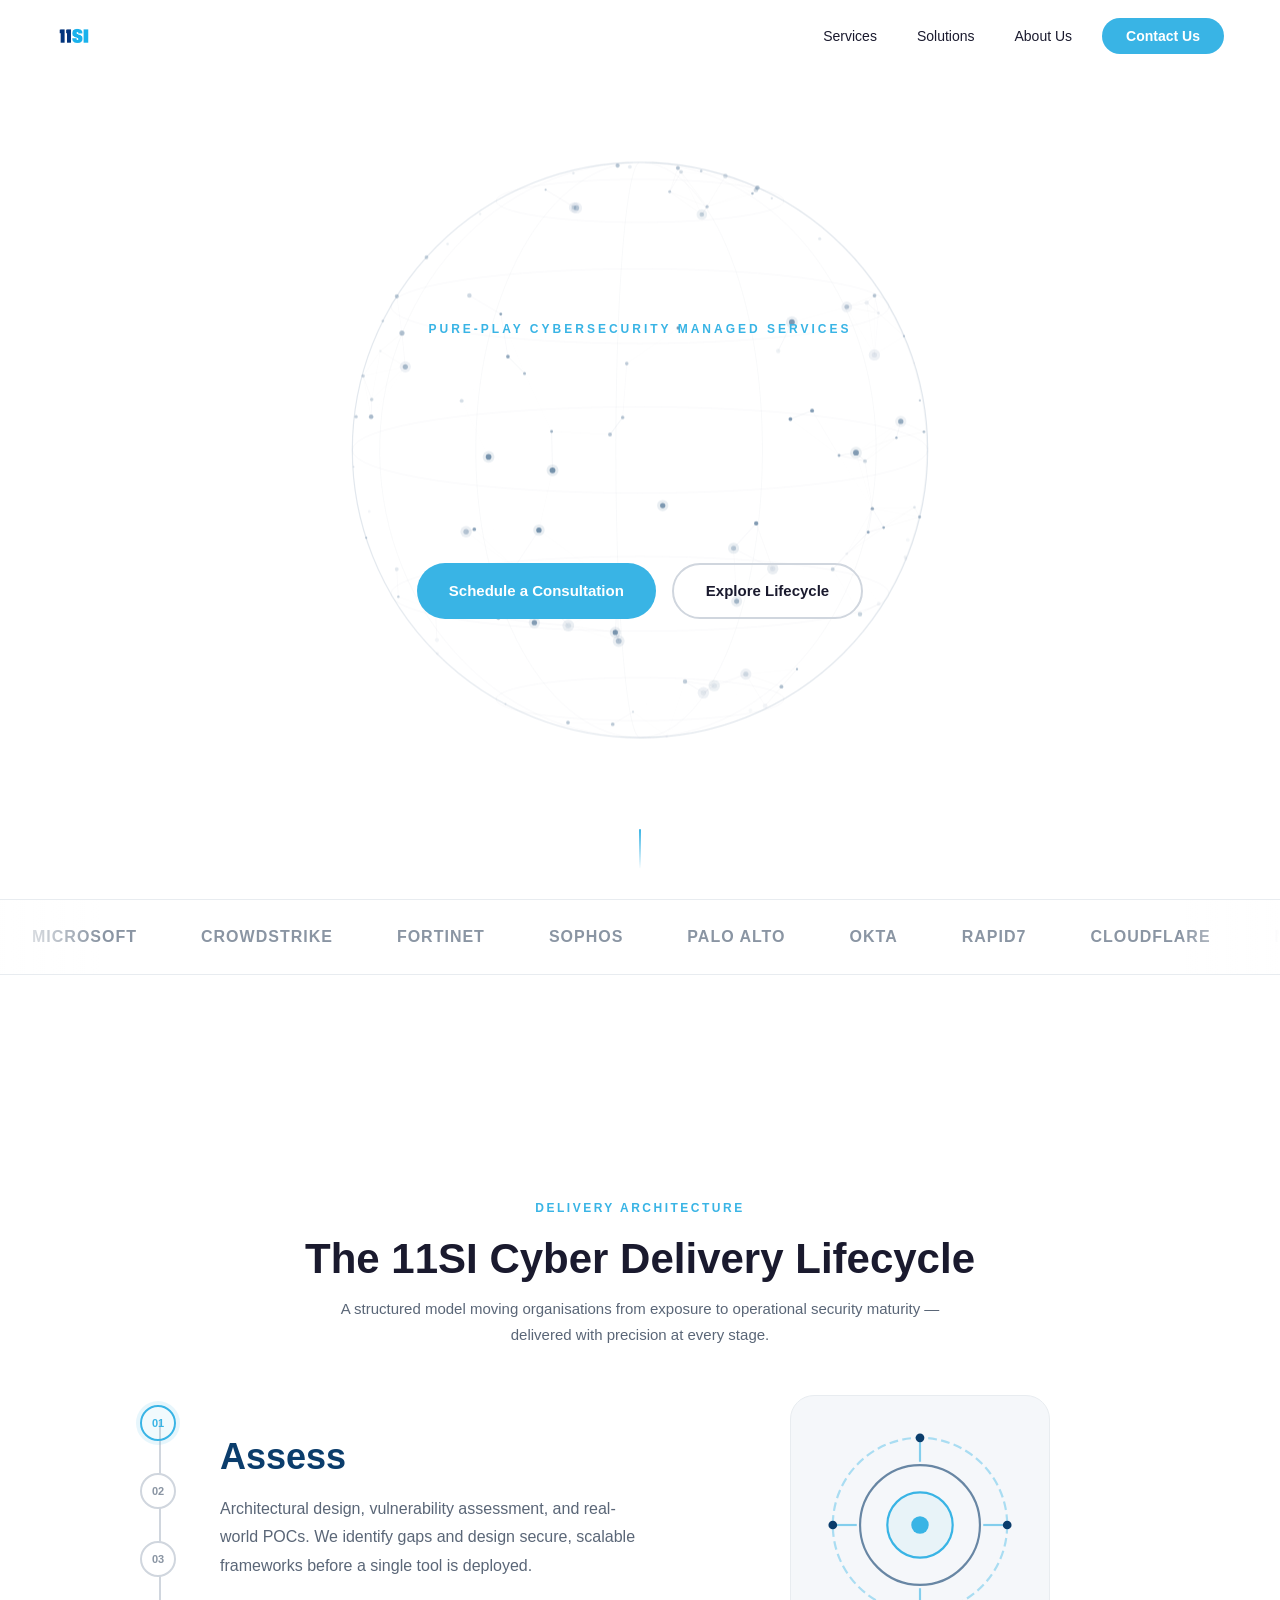
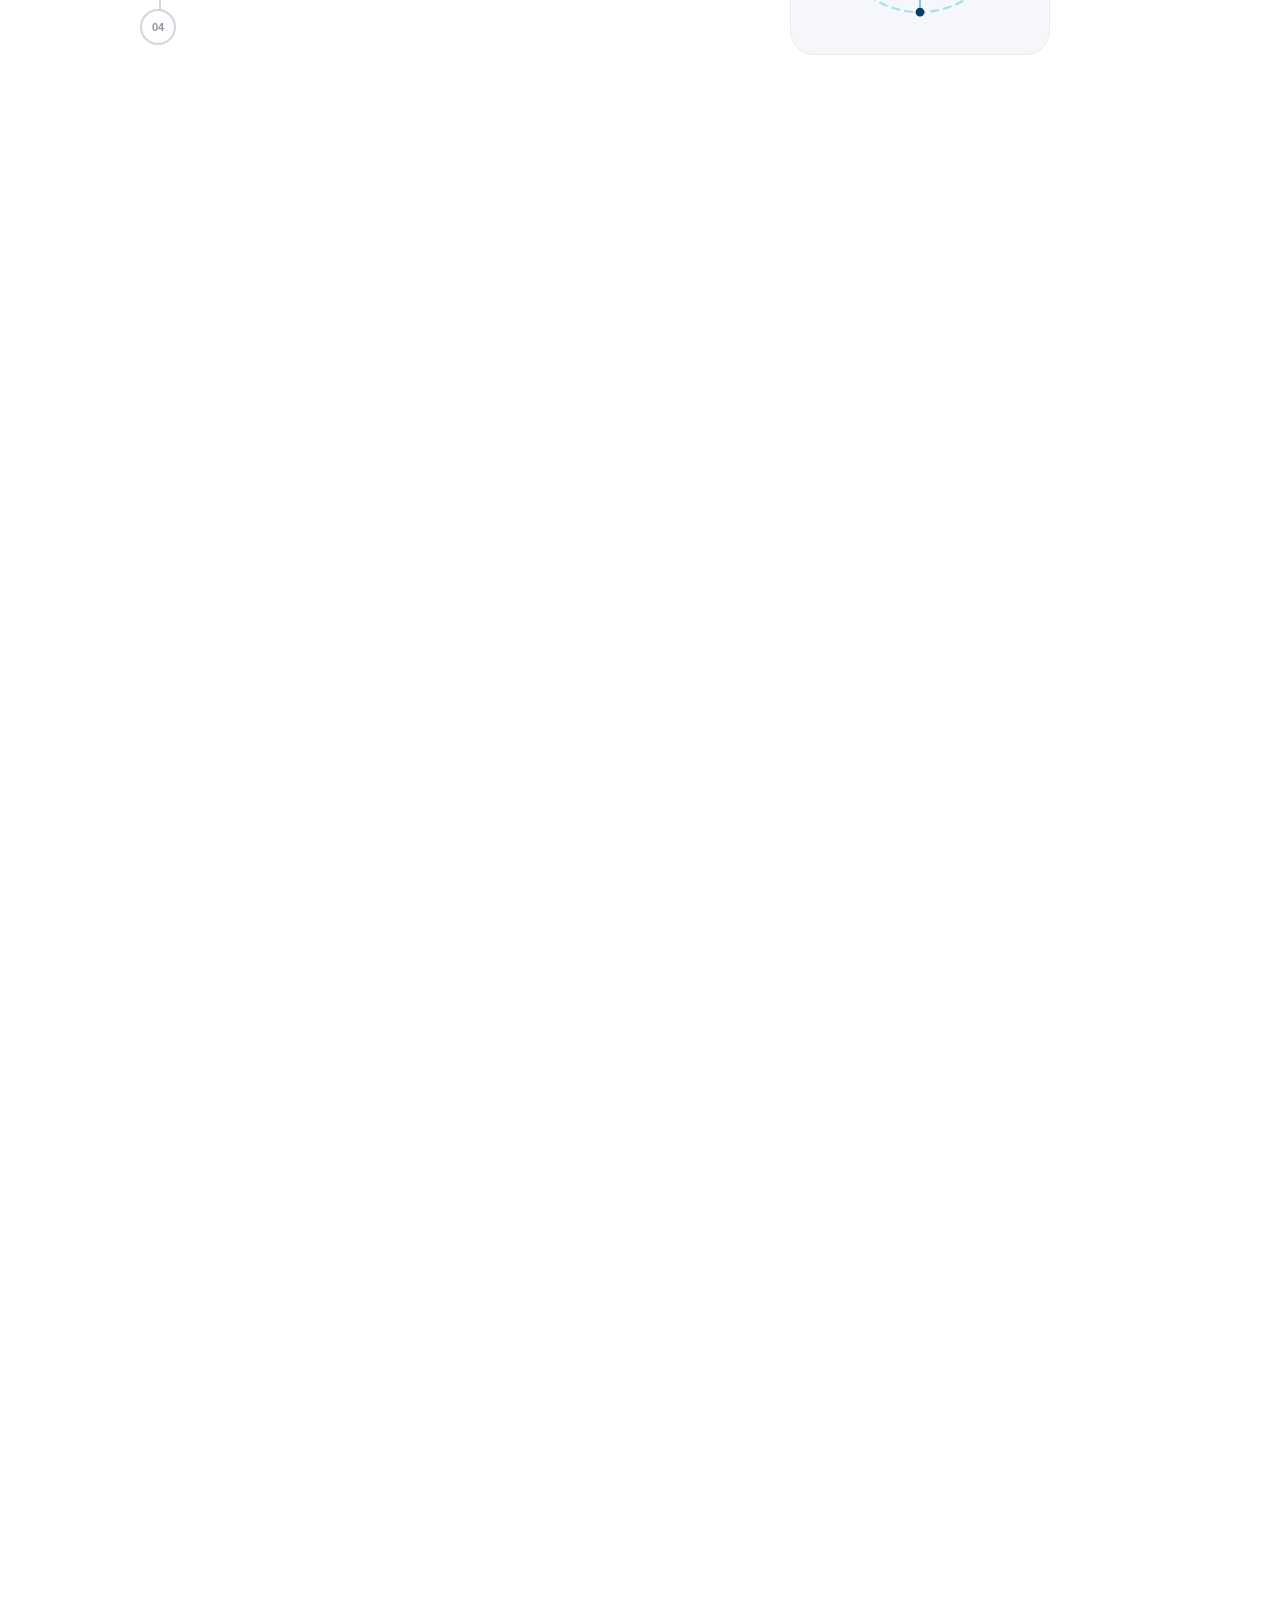
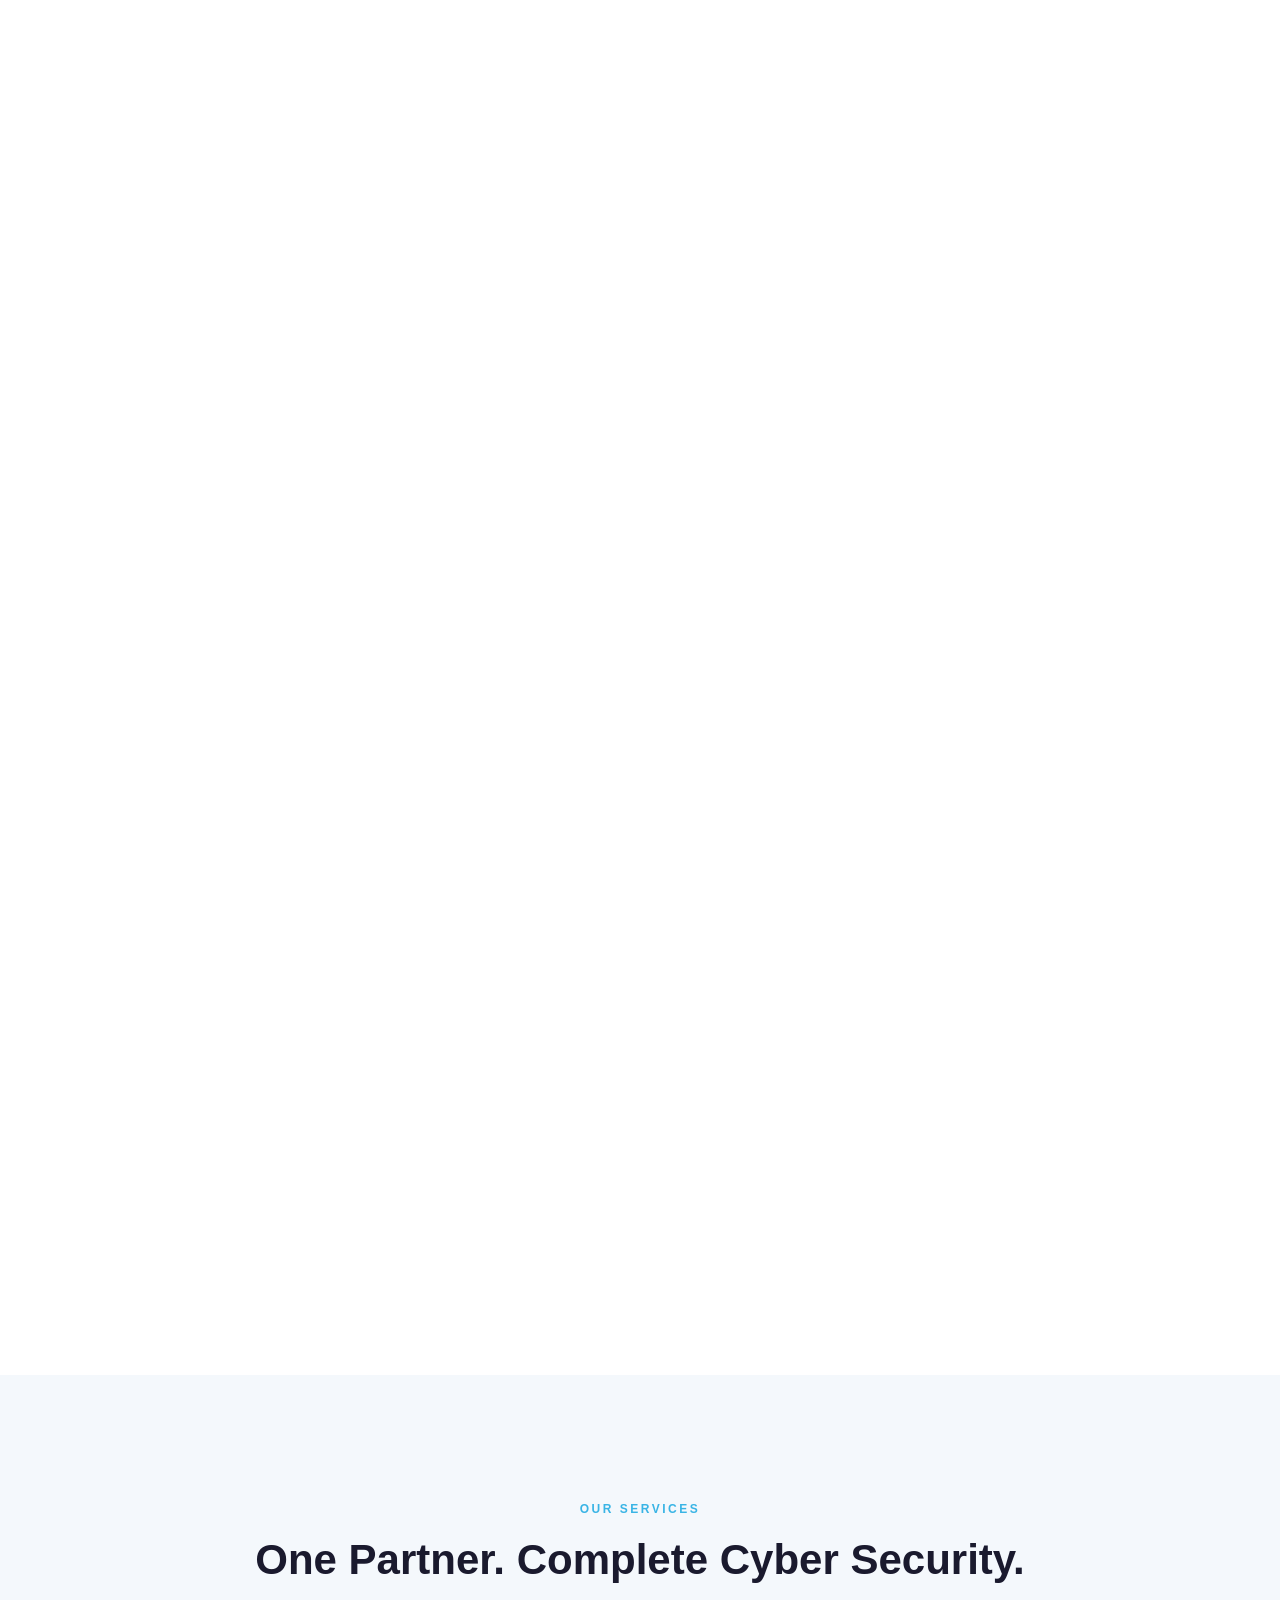
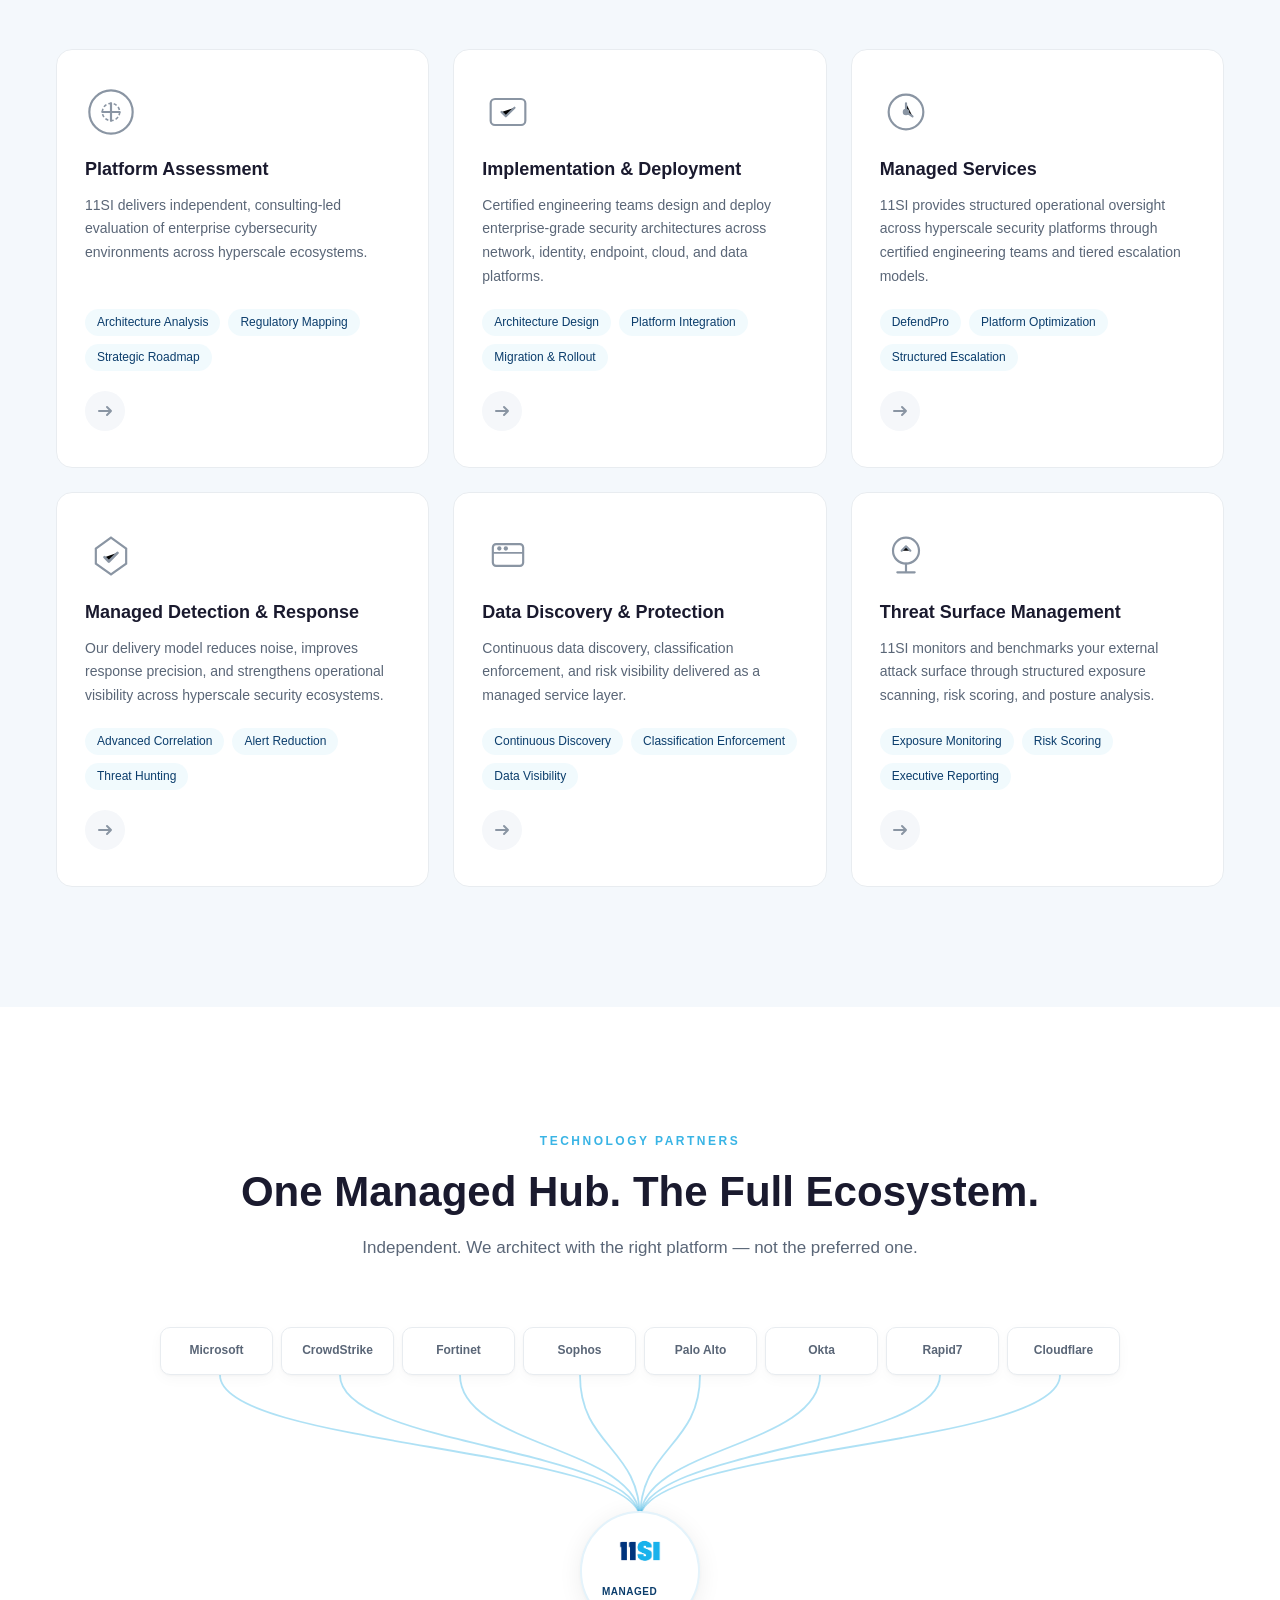
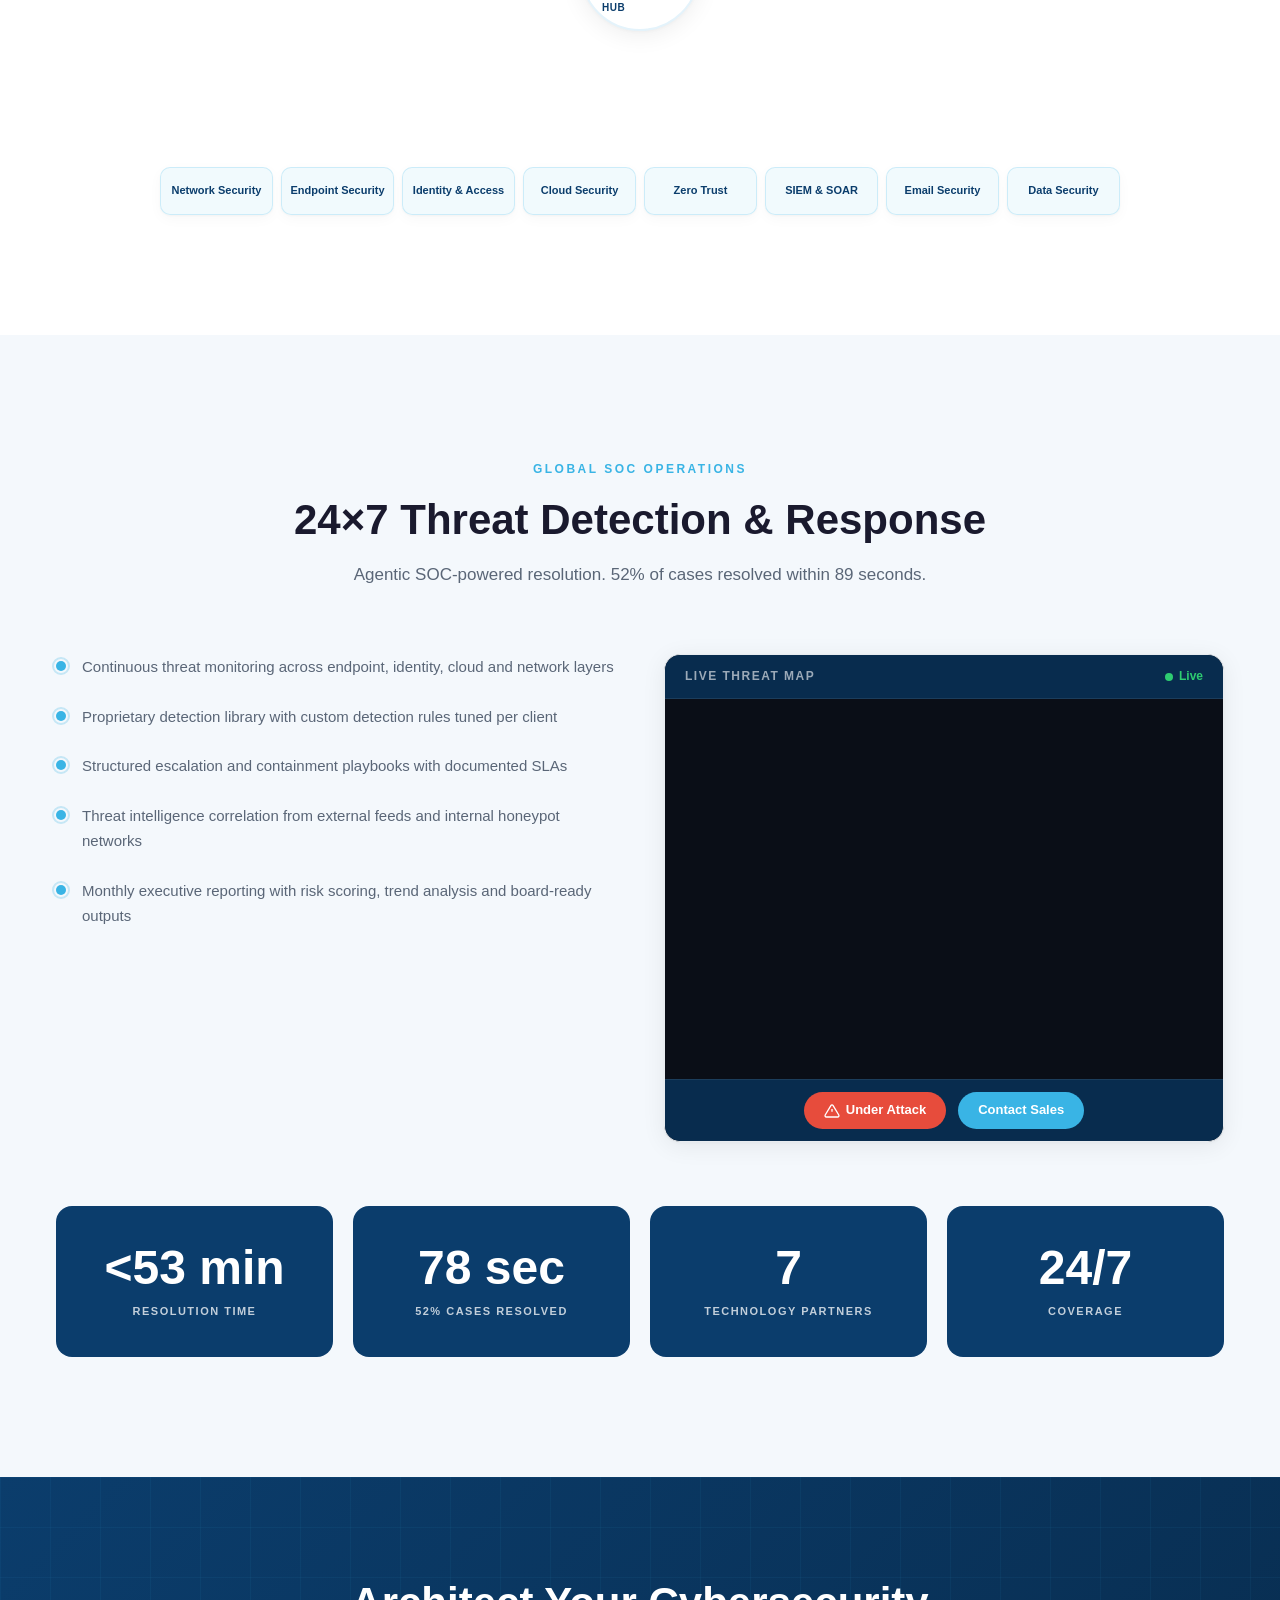
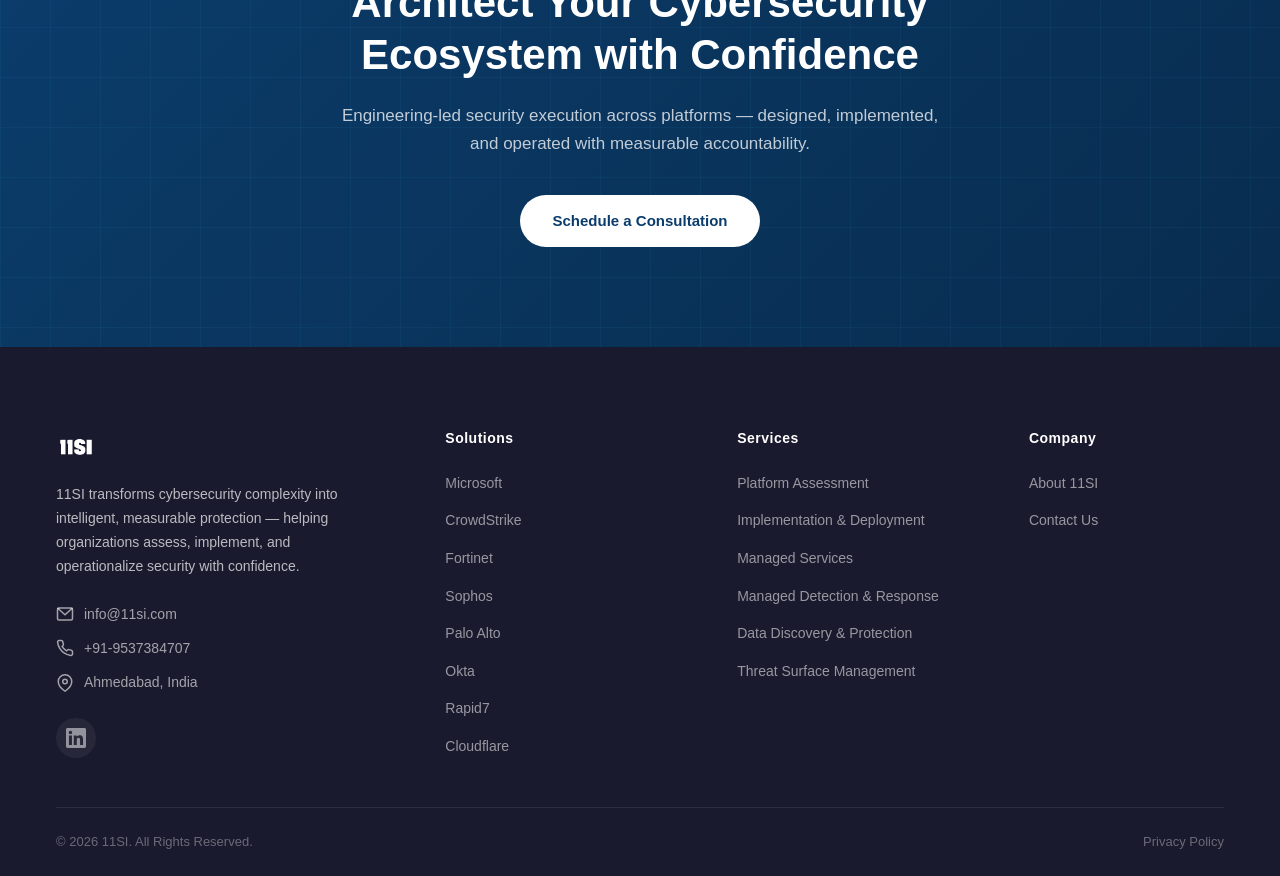
==== index.html @ e0239a5c "V2 refinements: Satoshi font, vendor marquee, hub animation fix, threatmap overlays - Switch font fr" ====
<!DOCTYPE html>
<html lang="en">
<head>
  <meta charset="UTF-8">
  <meta name="viewport" content="width=device-width, initial-scale=1.0">
  <meta name="description" content="11SI delivers pure-play cybersecurity managed services — from assessment and implementation to 24x7 managed detection, response, and defence. Based in Ahmedabad, India.">
  <meta name="keywords" content="cybersecurity, managed services, SOC, MDR, endpoint security, cloud security, zero trust, SIEM, threat detection, 11SI, Ahmedabad, India, CrowdStrike, Microsoft, Fortinet, Palo Alto, Sophos, Okta, Rapid7, Cloudflare">
  <meta name="author" content="11SI">
  <meta name="robots" content="index, follow, max-image-preview:large, max-snippet:-1, max-video-preview:-1">
  <meta name="theme-color" content="#0B3D6C">

  <!-- Open Graph -->
  <meta property="og:type" content="website">
  <meta property="og:title" content="11SI — Pure-Play Cybersecurity Managed Services">
  <meta property="og:description" content="Engineering-led cybersecurity execution — assessment, implementation, managed services, and 24x7 threat detection & response.">
  <meta property="og:url" content="https://11si.com/">
  <meta property="og:site_name" content="11SI">
  <meta property="og:locale" content="en_IN">
  <meta property="og:image" content="https://11si.com/images/logo.png">
  <meta property="og:image:width" content="500">
  <meta property="og:image:height" content="500">

  <!-- Twitter Card -->
  <meta name="twitter:card" content="summary_large_image">
  <meta name="twitter:title" content="11SI — Pure-Play Cybersecurity Managed Services">
  <meta name="twitter:description" content="Engineering-led cybersecurity execution — assessment, implementation, managed services, and 24x7 threat detection & response.">
  <meta name="twitter:image" content="https://11si.com/images/logo.png">

  <!-- Canonical -->
  <link rel="canonical" href="https://11si.com/">

  <title>11SI | Pure-Play Cybersecurity Managed Services</title>

  <!-- Fonts — Satoshi (same as ACPL) -->
  <link rel="preconnect" href="https://api.fontshare.com" crossorigin>
  <link href="https://api.fontshare.com/v2/css?f[]=satoshi@300,400,500,600,700,800,900&display=swap" rel="stylesheet">

  <!-- Stylesheet -->
  <link rel="stylesheet" href="css/styles.css">

  <!-- Schema.org Structured Data -->
  <script type="application/ld+json">
  {
    "@context": "https://schema.org",
    "@type": "Organization",
    "name": "11SI",
    "url": "https://11si.com",
    "logo": "https://11si.com/images/logo.png",
    "description": "Pure-play cybersecurity managed services provider offering assessment, implementation, managed detection & response, and 24x7 SOC operations.",
    "email": "info@11si.com",
    "telephone": "+91-9537384707",
    "address": {
      "@type": "PostalAddress",
      "addressLocality": "Ahmedabad",
      "addressCountry": "IN"
    },
    "sameAs": [],
    "serviceType": [
      "Cybersecurity Managed Services",
      "Managed Detection and Response",
      "Security Operations Center",
      "Vulnerability Assessment",
      "Cloud Security",
      "Zero Trust Architecture",
      "Endpoint Security",
      "SIEM & SOAR"
    ]
  }
  </script>
  <script type="application/ld+json">
  {
    "@context": "https://schema.org",
    "@type": "WebSite",
    "name": "11SI",
    "url": "https://11si.com",
    "potentialAction": {
      "@type": "SearchAction",
      "target": "https://11si.com/?q={search_term_string}",
      "query-input": "required name=search_term_string"
    }
  }
  </script>
</head>
<body>

  <!-- ============ NAVIGATION ============ -->
  <nav class="navbar" id="navbar" role="navigation" aria-label="Main navigation">
    <div class="nav-container">
      <a href="/" class="nav-logo" aria-label="11SI Home">
        <img src="images/logo.png" alt="11SI Logo" width="100" height="40">
      </a>
      <button class="nav-toggle" id="navToggle" aria-label="Toggle navigation menu" aria-expanded="false">
        <span></span><span></span><span></span>
      </button>
      <ul class="nav-menu" id="navMenu" role="menubar">
        <li class="nav-item has-dropdown" role="none">
          <a href="#services" class="nav-link" role="menuitem" aria-haspopup="true">Services</a>
          <ul class="dropdown" role="menu">
            <li role="none"><a href="#services" role="menuitem">Platform Assessment</a></li>
            <li role="none"><a href="#services" role="menuitem">Implementation & Deployment</a></li>
            <li role="none"><a href="#services" role="menuitem">Managed Services</a></li>
            <li role="none"><a href="#services" role="menuitem">Managed Detection & Response</a></li>
            <li role="none"><a href="#services" role="menuitem">Data Discovery & Protection</a></li>
            <li role="none"><a href="#services" role="menuitem">Threat Surface Management</a></li>
          </ul>
        </li>
        <li class="nav-item has-dropdown" role="none">
          <a href="#partners" class="nav-link" role="menuitem" aria-haspopup="true">Solutions</a>
          <ul class="dropdown" role="menu">
            <li role="none"><a href="#partners" role="menuitem">Microsoft</a></li>
            <li role="none"><a href="#partners" role="menuitem">CrowdStrike</a></li>
            <li role="none"><a href="#partners" role="menuitem">Fortinet</a></li>
            <li role="none"><a href="#partners" role="menuitem">Sophos</a></li>
            <li role="none"><a href="#partners" role="menuitem">Palo Alto</a></li>
            <li role="none"><a href="#partners" role="menuitem">Okta</a></li>
            <li role="none"><a href="#partners" role="menuitem">Rapid7</a></li>
            <li role="none"><a href="#partners" role="menuitem">Cloudflare</a></li>
          </ul>
        </li>
        <li class="nav-item" role="none">
          <a href="#about" class="nav-link" role="menuitem">About Us</a>
        </li>
        <li class="nav-item" role="none">
          <a href="#contact" class="nav-link nav-cta" role="menuitem">Contact Us</a>
        </li>
      </ul>
    </div>
  </nav>

  <!-- ============ HERO SECTION (WHITE BG + GLOBE + VENDOR ORBIT) ============ -->
  <section class="hero" id="hero" aria-label="Hero section">
    <div class="hero-bg">
      <canvas id="globeCanvas" aria-hidden="true"></canvas>
    </div>
    <div class="hero-content">
      <p class="hero-label">PURE-PLAY CYBERSECURITY MANAGED SERVICES</p>
      <h1 class="hero-headline">
        <span class="hero-line" id="heroLine1"></span>
        <span class="hero-highlight" id="heroLine2"></span>
      </h1>
      <div class="hero-buttons">
        <a href="#contact" class="btn btn-primary">Schedule a Consultation</a>
        <a href="#lifecycle" class="btn btn-outline-dark">Explore Lifecycle</a>
      </div>
    </div>
    <div class="hero-scroll-indicator" aria-hidden="true">
      <div class="scroll-line"></div>
    </div>
  </section>

  <!-- ============ VENDOR MARQUEE BAR ============ -->
  <section class="vendor-marquee" aria-label="Technology Partners">
    <div class="marquee-track">
      <div class="marquee-content">
        <span class="marquee-item">Microsoft</span>
        <span class="marquee-item">CrowdStrike</span>
        <span class="marquee-item">Fortinet</span>
        <span class="marquee-item">Sophos</span>
        <span class="marquee-item">Palo Alto</span>
        <span class="marquee-item">Okta</span>
        <span class="marquee-item">Rapid7</span>
        <span class="marquee-item">Cloudflare</span>
      </div>
      <div class="marquee-content" aria-hidden="true">
        <span class="marquee-item">Microsoft</span>
        <span class="marquee-item">CrowdStrike</span>
        <span class="marquee-item">Fortinet</span>
        <span class="marquee-item">Sophos</span>
        <span class="marquee-item">Palo Alto</span>
        <span class="marquee-item">Okta</span>
        <span class="marquee-item">Rapid7</span>
        <span class="marquee-item">Cloudflare</span>
      </div>
    </div>
  </section>

  <!-- ============ CYBER DELIVERY LIFECYCLE (STICKY SCROLL) ============ -->
  <section class="lifecycle" id="lifecycle" aria-label="Cyber Delivery Lifecycle">
    <div class="lifecycle-scroll">
      <div class="lifecycle-sticky">
        <div class="container">
          <div class="lifecycle-header">
            <span class="section-label">DELIVERY ARCHITECTURE</span>
            <h2 class="section-title">The 11SI Cyber Delivery Lifecycle</h2>
            <p class="section-subtitle">A structured model moving organisations from exposure to operational security maturity &mdash; delivered with precision at every stage.</p>
          </div>
          <div class="lifecycle-stage">
            <div class="lifecycle-timeline">
              <div class="timeline-line"><div class="timeline-progress" id="timelineProgress"></div></div>
              <div class="timeline-dot active" data-phase="0">01</div>
              <div class="timeline-dot" data-phase="1">02</div>
              <div class="timeline-dot" data-phase="2">03</div>
              <div class="timeline-dot" data-phase="3">04</div>
            </div>
            <div class="lifecycle-panels">
              <div class="lifecycle-panel active" data-phase="0">
                <h3 class="phase-name">Assess</h3>
                <p class="phase-desc">Architectural design, vulnerability assessment, and real-world POCs. We identify gaps and design secure, scalable frameworks before a single tool is deployed.</p>
              </div>
              <div class="lifecycle-panel" data-phase="1">
                <h3 class="phase-name">Implement</h3>
                <p class="phase-desc">We implement certified solutions from Tier-1 vendors &mdash; Zero Trust, SIEM, EDR, SASE, and more &mdash; engineered precisely to your environment.</p>
              </div>
              <div class="lifecycle-panel" data-phase="2">
                <h3 class="phase-name">Manage</h3>
                <p class="phase-desc">24&times;7 managed services with continuous monitoring, configuration management, optimization, and compliance reporting across all layers of your stack.</p>
              </div>
              <div class="lifecycle-panel" data-phase="3">
                <h3 class="phase-name">Defend</h3>
                <p class="phase-desc">MDR with advanced analytics, threat intelligence, and expert SOC analysts. Rapid containment and proactive defence against evolving cyber attacks.</p>
              </div>
            </div>
            <div class="lifecycle-visuals">
              <div class="lifecycle-visual active" data-phase="0">
                <svg viewBox="0 0 200 200" xmlns="http://www.w3.org/2000/svg">
                  <circle cx="100" cy="100" r="80" fill="none" stroke="var(--color-accent)" stroke-width="2" stroke-dasharray="8 4" opacity="0.4"/>
                  <circle cx="100" cy="100" r="55" fill="none" stroke="var(--color-primary)" stroke-width="2" opacity="0.6"/>
                  <circle cx="100" cy="100" r="30" fill="var(--blue-wash)" stroke="var(--color-accent)" stroke-width="2"/>
                  <circle cx="100" cy="100" r="8" fill="var(--color-accent)"/>
                  <line x1="100" y1="20" x2="100" y2="42" stroke="var(--color-accent)" stroke-width="2" opacity="0.6"/>
                  <line x1="100" y1="158" x2="100" y2="180" stroke="var(--color-accent)" stroke-width="2" opacity="0.6"/>
                  <line x1="20" y1="100" x2="42" y2="100" stroke="var(--color-accent)" stroke-width="2" opacity="0.6"/>
                  <line x1="158" y1="100" x2="180" y2="100" stroke="var(--color-accent)" stroke-width="2" opacity="0.6"/>
                  <circle cx="100" cy="20" r="4" fill="var(--color-primary)"/>
                  <circle cx="180" cy="100" r="4" fill="var(--color-primary)"/>
                  <circle cx="100" cy="180" r="4" fill="var(--color-primary)"/>
                  <circle cx="20" cy="100" r="4" fill="var(--color-primary)"/>
                </svg>
              </div>
              <div class="lifecycle-visual" data-phase="1">
                <svg viewBox="0 0 200 200" xmlns="http://www.w3.org/2000/svg">
                  <rect x="40" y="50" width="120" height="100" rx="8" fill="none" stroke="var(--color-primary)" stroke-width="2"/>
                  <rect x="55" y="65" width="40" height="30" rx="4" fill="var(--blue-wash)" stroke="var(--color-accent)" stroke-width="1.5"/>
                  <rect x="105" y="65" width="40" height="30" rx="4" fill="var(--blue-wash)" stroke="var(--color-accent)" stroke-width="1.5"/>
                  <rect x="55" y="105" width="40" height="30" rx="4" fill="var(--blue-wash)" stroke="var(--color-accent)" stroke-width="1.5"/>
                  <rect x="105" y="105" width="40" height="30" rx="4" fill="var(--color-accent)" stroke="var(--color-accent)" stroke-width="1.5" opacity="0.3"/>
                  <polyline points="65,80 72,87 85,72" fill="none" stroke="var(--color-accent)" stroke-width="2.5" stroke-linecap="round" stroke-linejoin="round"/>
                  <polyline points="115,80 122,87 135,72" fill="none" stroke="var(--color-accent)" stroke-width="2.5" stroke-linecap="round" stroke-linejoin="round"/>
                  <polyline points="65,120 72,127 85,112" fill="none" stroke="var(--color-accent)" stroke-width="2.5" stroke-linecap="round" stroke-linejoin="round"/>
                  <circle cx="160" cy="50" r="15" fill="var(--color-accent)" opacity="0.15"/>
                  <text x="160" y="55" text-anchor="middle" fill="var(--color-accent)" font-size="14" font-weight="700">&#x2713;</text>
                </svg>
              </div>
              <div class="lifecycle-visual" data-phase="2">
                <svg viewBox="0 0 200 200" xmlns="http://www.w3.org/2000/svg">
                  <rect x="30" y="40" width="140" height="90" rx="8" fill="none" stroke="var(--color-primary)" stroke-width="2"/>
                  <line x1="30" y1="60" x2="170" y2="60" stroke="var(--color-primary)" stroke-width="1" opacity="0.3"/>
                  <circle cx="45" cy="50" r="4" fill="#e74c3c" opacity="0.7"/>
                  <circle cx="58" cy="50" r="4" fill="#f39c12" opacity="0.7"/>
                  <circle cx="71" cy="50" r="4" fill="#2ecc71" opacity="0.7"/>
                  <polyline points="45,110 65,90 85,100 105,75 125,85 145,70 155,78" fill="none" stroke="var(--color-accent)" stroke-width="2.5" stroke-linecap="round" stroke-linejoin="round"/>
                  <circle cx="155" cy="78" r="4" fill="var(--color-accent)"/>
                  <rect x="45" y="150" width="25" height="20" rx="3" fill="var(--color-accent)" opacity="0.2"/>
                  <rect x="80" y="145" width="25" height="25" rx="3" fill="var(--color-accent)" opacity="0.3"/>
                  <rect x="115" y="140" width="25" height="30" rx="3" fill="var(--color-accent)" opacity="0.5"/>
                </svg>
              </div>
              <div class="lifecycle-visual" data-phase="3">
                <svg viewBox="0 0 200 200" xmlns="http://www.w3.org/2000/svg">
                  <path d="M100 20 L170 60 L170 120 Q170 170 100 190 Q30 170 30 120 L30 60 Z" fill="var(--blue-wash)" stroke="var(--color-primary)" stroke-width="2"/>
                  <path d="M100 45 L145 70 L145 115 Q145 150 100 165 Q55 150 55 115 L55 70 Z" fill="none" stroke="var(--color-accent)" stroke-width="1.5" opacity="0.6"/>
                  <polyline points="78,105 93,120 125,85" fill="none" stroke="var(--color-accent)" stroke-width="4" stroke-linecap="round" stroke-linejoin="round"/>
                  <circle cx="100" cy="105" r="35" fill="none" stroke="var(--color-accent)" stroke-width="1" stroke-dasharray="4 3" opacity="0.4">
                    <animateTransform attributeName="transform" type="rotate" from="0 100 105" to="360 100 105" dur="20s" repeatCount="indefinite"/>
                  </circle>
                </svg>
              </div>
            </div>
          </div>
        </div>
      </div>
    </div>
  </section>

  <!-- ============ OUR SERVICES ============ -->
  <section class="services" id="services" aria-label="Our Services">
    <div class="container">
      <div class="section-header">
        <span class="section-label">OUR SERVICES</span>
        <h2 class="section-title">One Partner. Complete Cyber Security.</h2>
      </div>

      <div class="services-grid">
        <article class="service-card reveal-on-scroll">
          <div class="service-icon-wrap">
            <svg class="service-icon" viewBox="0 0 48 48" aria-hidden="true"><circle cx="24" cy="24" r="20" fill="none" stroke="currentColor" stroke-width="2"/><path d="M16 24h16M24 16v16" stroke="currentColor" stroke-width="2" stroke-linecap="round"/><circle cx="24" cy="24" r="8" fill="none" stroke="currentColor" stroke-width="1.5" stroke-dasharray="3 2"/></svg>
            <svg class="service-icon-hover" viewBox="0 0 48 48" aria-hidden="true"><circle cx="24" cy="24" r="20" fill="var(--color-accent)" opacity="0.15" stroke="var(--color-accent)" stroke-width="2"/><path d="M16 24h16M24 16v16" stroke="var(--color-accent)" stroke-width="2" stroke-linecap="round"/><circle cx="24" cy="24" r="8" fill="none" stroke="var(--color-accent)" stroke-width="1.5" stroke-dasharray="3 2"/></svg>
          </div>
          <h3 class="service-title">Platform Assessment</h3>
          <p class="service-desc">11SI delivers independent, consulting-led evaluation of enterprise cybersecurity environments across hyperscale ecosystems.</p>
          <ul class="service-tags"><li>Architecture Analysis</li><li>Regulatory Mapping</li><li>Strategic Roadmap</li></ul>
          <a href="#contact" class="service-link" aria-label="Learn more about Platform Assessment"><svg width="20" height="20" viewBox="0 0 20 20" fill="none"><path d="M4 10h12m-4-4l4 4-4 4" stroke="currentColor" stroke-width="2" stroke-linecap="round" stroke-linejoin="round"/></svg></a>
        </article>

        <article class="service-card reveal-on-scroll">
          <div class="service-icon-wrap">
            <svg class="service-icon" viewBox="0 0 48 48" aria-hidden="true"><rect x="8" y="12" width="32" height="24" rx="4" fill="none" stroke="currentColor" stroke-width="2"/><path d="M18 24l4 4 8-8" stroke="currentColor" stroke-width="2" stroke-linecap="round" stroke-linejoin="round"/></svg>
            <svg class="service-icon-hover" viewBox="0 0 48 48" aria-hidden="true"><rect x="8" y="12" width="32" height="24" rx="4" fill="var(--color-accent)" opacity="0.15" stroke="var(--color-accent)" stroke-width="2"/><path d="M18 24l4 4 8-8" stroke="var(--color-accent)" stroke-width="2" stroke-linecap="round" stroke-linejoin="round"/></svg>
          </div>
          <h3 class="service-title">Implementation & Deployment</h3>
          <p class="service-desc">Certified engineering teams design and deploy enterprise-grade security architectures across network, identity, endpoint, cloud, and data platforms.</p>
          <ul class="service-tags"><li>Architecture Design</li><li>Platform Integration</li><li>Migration & Rollout</li></ul>
          <a href="#contact" class="service-link" aria-label="Learn more about Implementation"><svg width="20" height="20" viewBox="0 0 20 20" fill="none"><path d="M4 10h12m-4-4l4 4-4 4" stroke="currentColor" stroke-width="2" stroke-linecap="round" stroke-linejoin="round"/></svg></a>
        </article>

        <article class="service-card reveal-on-scroll">
          <div class="service-icon-wrap">
            <svg class="service-icon" viewBox="0 0 48 48" aria-hidden="true"><circle cx="24" cy="24" r="16" fill="none" stroke="currentColor" stroke-width="2"/><path d="M24 16v8l6 4" stroke="currentColor" stroke-width="2" stroke-linecap="round"/><circle cx="24" cy="24" r="3" fill="currentColor"/></svg>
            <svg class="service-icon-hover" viewBox="0 0 48 48" aria-hidden="true"><circle cx="24" cy="24" r="16" fill="var(--color-accent)" opacity="0.15" stroke="var(--color-accent)" stroke-width="2"/><path d="M24 16v8l6 4" stroke="var(--color-accent)" stroke-width="2" stroke-linecap="round"/><circle cx="24" cy="24" r="3" fill="var(--color-accent)"/></svg>
          </div>
          <h3 class="service-title">Managed Services</h3>
          <p class="service-desc">11SI provides structured operational oversight across hyperscale security platforms through certified engineering teams and tiered escalation models.</p>
          <ul class="service-tags"><li>DefendPro</li><li>Platform Optimization</li><li>Structured Escalation</li></ul>
          <a href="#contact" class="service-link" aria-label="Learn more about Managed Services"><svg width="20" height="20" viewBox="0 0 20 20" fill="none"><path d="M4 10h12m-4-4l4 4-4 4" stroke="currentColor" stroke-width="2" stroke-linecap="round" stroke-linejoin="round"/></svg></a>
        </article>

        <article class="service-card reveal-on-scroll">
          <div class="service-icon-wrap">
            <svg class="service-icon" viewBox="0 0 48 48" aria-hidden="true"><path d="M24 8L38 18v14L24 42 10 32V18z" fill="none" stroke="currentColor" stroke-width="2"/><path d="M18 26l4 4 8-8" stroke="currentColor" stroke-width="2.5" stroke-linecap="round" stroke-linejoin="round"/></svg>
            <svg class="service-icon-hover" viewBox="0 0 48 48" aria-hidden="true"><path d="M24 8L38 18v14L24 42 10 32V18z" fill="var(--color-accent)" opacity="0.15" stroke="var(--color-accent)" stroke-width="2"/><path d="M18 26l4 4 8-8" stroke="var(--color-accent)" stroke-width="2.5" stroke-linecap="round" stroke-linejoin="round"/></svg>
          </div>
          <h3 class="service-title">Managed Detection & Response</h3>
          <p class="service-desc">Our delivery model reduces noise, improves response precision, and strengthens operational visibility across hyperscale security ecosystems.</p>
          <ul class="service-tags"><li>Advanced Correlation</li><li>Alert Reduction</li><li>Threat Hunting</li></ul>
          <a href="#contact" class="service-link" aria-label="Learn more about MDR"><svg width="20" height="20" viewBox="0 0 20 20" fill="none"><path d="M4 10h12m-4-4l4 4-4 4" stroke="currentColor" stroke-width="2" stroke-linecap="round" stroke-linejoin="round"/></svg></a>
        </article>

        <article class="service-card reveal-on-scroll">
          <div class="service-icon-wrap">
            <svg class="service-icon" viewBox="0 0 48 48" aria-hidden="true"><rect x="10" y="14" width="28" height="20" rx="3" fill="none" stroke="currentColor" stroke-width="2"/><line x1="10" y1="22" x2="38" y2="22" stroke="currentColor" stroke-width="1.5"/><circle cx="16" cy="18" r="2" fill="currentColor"/><circle cx="22" cy="18" r="2" fill="currentColor"/></svg>
            <svg class="service-icon-hover" viewBox="0 0 48 48" aria-hidden="true"><rect x="10" y="14" width="28" height="20" rx="3" fill="var(--color-accent)" opacity="0.15" stroke="var(--color-accent)" stroke-width="2"/><line x1="10" y1="22" x2="38" y2="22" stroke="var(--color-accent)" stroke-width="1.5"/><circle cx="16" cy="18" r="2" fill="var(--color-accent)"/><circle cx="22" cy="18" r="2" fill="var(--color-accent)"/></svg>
          </div>
          <h3 class="service-title">Data Discovery & Protection</h3>
          <p class="service-desc">Continuous data discovery, classification enforcement, and risk visibility delivered as a managed service layer.</p>
          <ul class="service-tags"><li>Continuous Discovery</li><li>Classification Enforcement</li><li>Data Visibility</li></ul>
          <a href="#contact" class="service-link" aria-label="Learn more about Data Protection"><svg width="20" height="20" viewBox="0 0 20 20" fill="none"><path d="M4 10h12m-4-4l4 4-4 4" stroke="currentColor" stroke-width="2" stroke-linecap="round" stroke-linejoin="round"/></svg></a>
        </article>

        <article class="service-card reveal-on-scroll">
          <div class="service-icon-wrap">
            <svg class="service-icon" viewBox="0 0 48 48" aria-hidden="true"><circle cx="24" cy="20" r="12" fill="none" stroke="currentColor" stroke-width="2"/><path d="M24 32v8M16 40h16" stroke="currentColor" stroke-width="2" stroke-linecap="round"/><path d="M20 20l4-4 4 4" stroke="currentColor" stroke-width="2" stroke-linecap="round" stroke-linejoin="round"/></svg>
            <svg class="service-icon-hover" viewBox="0 0 48 48" aria-hidden="true"><circle cx="24" cy="20" r="12" fill="var(--color-accent)" opacity="0.15" stroke="var(--color-accent)" stroke-width="2"/><path d="M24 32v8M16 40h16" stroke="var(--color-accent)" stroke-width="2" stroke-linecap="round"/><path d="M20 20l4-4 4 4" stroke="var(--color-accent)" stroke-width="2" stroke-linecap="round" stroke-linejoin="round"/></svg>
          </div>
          <h3 class="service-title">Threat Surface Management</h3>
          <p class="service-desc">11SI monitors and benchmarks your external attack surface through structured exposure scanning, risk scoring, and posture analysis.</p>
          <ul class="service-tags"><li>Exposure Monitoring</li><li>Risk Scoring</li><li>Executive Reporting</li></ul>
          <a href="#contact" class="service-link" aria-label="Learn more about Threat Surface Management"><svg width="20" height="20" viewBox="0 0 20 20" fill="none"><path d="M4 10h12m-4-4l4 4-4 4" stroke="currentColor" stroke-width="2" stroke-linecap="round" stroke-linejoin="round"/></svg></a>
        </article>
      </div>
    </div>
  </section>

  <!-- ============ TECHNOLOGY PARTNERS (HUB FLOW DIAGRAM) ============ -->
  <section class="partners" id="partners" aria-label="Technology Partners">
    <div class="container">
      <div class="section-header">
        <span class="section-label">TECHNOLOGY PARTNERS</span>
        <h2 class="section-title">One Managed Hub. The Full Ecosystem.</h2>
        <p class="section-subtitle">Independent. We architect with the right platform &mdash; not the preferred one.</p>
      </div>

      <div class="hub-flow reveal-on-scroll">
        <div class="hub-row hub-vendors-row">
          <div class="hub-box">Microsoft</div>
          <div class="hub-box">CrowdStrike</div>
          <div class="hub-box">Fortinet</div>
          <div class="hub-box">Sophos</div>
          <div class="hub-box">Palo Alto</div>
          <div class="hub-box">Okta</div>
          <div class="hub-box">Rapid7</div>
          <div class="hub-box">Cloudflare</div>
        </div>
        <div class="hub-curves-wrap">
          <svg class="hub-svg hub-svg-top" viewBox="0 0 800 120" preserveAspectRatio="xMidYMid meet" aria-hidden="true">
            <path d="M50,0 C50,60 400,60 400,120"/>
            <path d="M150,0 C150,60 400,60 400,120"/>
            <path d="M250,0 C250,60 400,60 400,120"/>
            <path d="M350,0 C350,60 400,60 400,120"/>
            <path d="M450,0 C450,60 400,60 400,120"/>
            <path d="M550,0 C550,60 400,60 400,120"/>
            <path d="M650,0 C650,60 400,60 400,120"/>
            <path d="M750,0 C750,60 400,60 400,120"/>
          </svg>
        </div>
        <div class="hub-center-node">
          <img src="images/logo.png" alt="11SI" width="60" height="24">
          <span>Managed Hub</span>
        </div>
        <div class="hub-curves-wrap">
          <svg class="hub-svg hub-svg-bottom" viewBox="0 0 800 120" preserveAspectRatio="xMidYMid meet" aria-hidden="true">
            <path d="M400,0 C400,60 50,60 50,120"/>
            <path d="M400,0 C400,60 150,60 150,120"/>
            <path d="M400,0 C400,60 250,60 250,120"/>
            <path d="M400,0 C400,60 350,60 350,120"/>
            <path d="M400,0 C400,60 450,60 450,120"/>
            <path d="M400,0 C400,60 550,60 550,120"/>
            <path d="M400,0 C400,60 650,60 650,120"/>
            <path d="M400,0 C400,60 750,60 750,120"/>
          </svg>
        </div>
        <div class="hub-row hub-categories-row">
          <div class="hub-box hub-cat">Network Security</div>
          <div class="hub-box hub-cat">Endpoint Security</div>
          <div class="hub-box hub-cat">Identity & Access</div>
          <div class="hub-box hub-cat">Cloud Security</div>
          <div class="hub-box hub-cat">Zero Trust</div>
          <div class="hub-box hub-cat">SIEM & SOAR</div>
          <div class="hub-box hub-cat">Email Security</div>
          <div class="hub-box hub-cat">Data Security</div>
        </div>
      </div>
    </div>
  </section>

  <!-- ============ GLOBAL SOC OPERATIONS (RADWARE THREAT MAP) ============ -->
  <section class="soc" id="soc" aria-label="Global SOC Operations">
    <div class="container">
      <div class="section-header">
        <span class="section-label">GLOBAL SOC OPERATIONS</span>
        <h2 class="section-title">24&times;7 Threat Detection & Response</h2>
        <p class="section-subtitle">Agentic SOC-powered resolution. 52% of cases resolved within 89 seconds.</p>
      </div>

      <div class="soc-layout">
        <div class="soc-features">
          <div class="soc-feature reveal-on-scroll">
            <div class="soc-feature-dot" aria-hidden="true"></div>
            <p>Continuous threat monitoring across endpoint, identity, cloud and network layers</p>
          </div>
          <div class="soc-feature reveal-on-scroll">
            <div class="soc-feature-dot" aria-hidden="true"></div>
            <p>Proprietary detection library with custom detection rules tuned per client</p>
          </div>
          <div class="soc-feature reveal-on-scroll">
            <div class="soc-feature-dot" aria-hidden="true"></div>
            <p>Structured escalation and containment playbooks with documented SLAs</p>
          </div>
          <div class="soc-feature reveal-on-scroll">
            <div class="soc-feature-dot" aria-hidden="true"></div>
            <p>Threat intelligence correlation from external feeds and internal honeypot networks</p>
          </div>
          <div class="soc-feature reveal-on-scroll">
            <div class="soc-feature-dot" aria-hidden="true"></div>
            <p>Monthly executive reporting with risk scoring, trend analysis and board-ready outputs</p>
          </div>
        </div>

        <div class="soc-threatmap">
          <div class="threatmap-iframe-wrap">
            <div class="threatmap-bar">
              <span class="threatmap-title">LIVE THREAT MAP</span>
              <span class="threatmap-live"><span class="live-dot"></span> Live</span>
            </div>
            <div class="threatmap-frame">
              <iframe src="https://livethreatmap.radware.com/" title="Live Threat Map by Radware" loading="lazy" referrerpolicy="no-referrer"></iframe>
              <div class="threatmap-overlay-top" aria-hidden="true"></div>
              <div class="threatmap-overlay-bottom" aria-hidden="true"></div>
              <div class="threatmap-overlay-topright" aria-hidden="true"></div>
            </div>
            <div class="threatmap-actions">
              <a href="mailto:prashant@11si.com" class="threatmap-btn threatmap-btn-alert">
                <svg width="16" height="16" viewBox="0 0 24 24" fill="none" stroke="currentColor" stroke-width="2"><path d="M10.29 3.86L1.82 18a2 2 0 001.71 3h16.94a2 2 0 001.71-3L13.71 3.86a2 2 0 00-3.42 0zM12 9v4m0 4h.01"/></svg>
                Under Attack
              </a>
              <a href="#contact" class="threatmap-btn threatmap-btn-contact">Contact Sales</a>
            </div>
          </div>
        </div>
      </div>

      <div class="soc-stats">
        <div class="stat-card stat-accent reveal-on-scroll">
          <div class="stat-value" data-target="60" data-prefix="<" data-suffix=" min">0</div>
          <div class="stat-label">RESOLUTION TIME</div>
        </div>
        <div class="stat-card stat-accent reveal-on-scroll">
          <div class="stat-value" data-target="89" data-suffix=" sec">0</div>
          <div class="stat-label">52% CASES RESOLVED</div>
        </div>
        <div class="stat-card stat-accent reveal-on-scroll">
          <div class="stat-value" data-target="8" data-suffix="">0</div>
          <div class="stat-label">TECHNOLOGY PARTNERS</div>
        </div>
        <div class="stat-card stat-accent reveal-on-scroll">
          <div class="stat-value stat-static">24/7</div>
          <div class="stat-label">COVERAGE</div>
        </div>
      </div>
    </div>
  </section>

  <!-- ============ CTA BANNER ============ -->
  <section class="cta-banner" id="cta" aria-label="Call to action">
    <div class="cta-grid-overlay" aria-hidden="true"></div>
    <div class="container">
      <h2 class="cta-title">Architect Your Cybersecurity<br>Ecosystem with Confidence</h2>
      <p class="cta-subtitle">Engineering-led security execution across platforms &mdash; designed, implemented, and operated with measurable accountability.</p>
      <a href="#contact" class="btn btn-white">Schedule a Consultation</a>
    </div>
  </section>

  <!-- ============ FOOTER ============ -->
  <footer class="footer" id="contact" role="contentinfo">
    <div class="container">
      <div class="footer-grid">
        <div class="footer-about">
          <img src="images/logo.png" alt="11SI Logo" class="footer-logo" width="120" height="48">
          <p class="footer-desc">11SI transforms cybersecurity complexity into intelligent, measurable protection &mdash; helping organizations assess, implement, and operationalize security with confidence.</p>
          <div class="footer-contact-list">
            <a href="mailto:info@11si.com" class="footer-contact-item">
              <svg width="18" height="18" viewBox="0 0 24 24" fill="none" stroke="currentColor" stroke-width="2"><rect x="2" y="4" width="20" height="16" rx="2"/><path d="M22 4L12 13 2 4"/></svg>
              info@11si.com
            </a>
            <a href="tel:+919537384707" class="footer-contact-item">
              <svg width="18" height="18" viewBox="0 0 24 24" fill="none" stroke="currentColor" stroke-width="2"><path d="M22 16.92v3a2 2 0 01-2.18 2 19.79 19.79 0 01-8.63-3.07 19.5 19.5 0 01-6-6A19.79 19.79 0 012.12 4.18 2 2 0 014.11 2h3a2 2 0 012 1.72c.127.96.362 1.903.7 2.81a2 2 0 01-.45 2.11L8.09 9.91a16 16 0 006 6l1.27-1.27a2 2 0 012.11-.45c.907.338 1.85.573 2.81.7A2 2 0 0122 16.92z"/></svg>
              +91-9537384707
            </a>
            <span class="footer-contact-item">
              <svg width="18" height="18" viewBox="0 0 24 24" fill="none" stroke="currentColor" stroke-width="2"><path d="M21 10c0 7-9 13-9 13s-9-6-9-13a9 9 0 0118 0z"/><circle cx="12" cy="10" r="3"/></svg>
              Ahmedabad, India
            </span>
          </div>
          <div class="footer-social">
            <a href="#" aria-label="LinkedIn" class="social-link">
              <svg width="20" height="20" viewBox="0 0 24 24" fill="currentColor"><path d="M20.447 20.452h-3.554v-5.569c0-1.328-.027-3.037-1.852-3.037-1.853 0-2.136 1.445-2.136 2.939v5.667H9.351V9h3.414v1.561h.046c.477-.9 1.637-1.85 3.37-1.85 3.601 0 4.267 2.37 4.267 5.455v6.286zM5.337 7.433a2.062 2.062 0 01-2.063-2.065 2.064 2.064 0 112.063 2.065zm1.782 13.019H3.555V9h3.564v11.452zM22.225 0H1.771C.792 0 0 .774 0 1.729v20.542C0 23.227.792 24 1.771 24h20.451C23.2 24 24 23.227 24 22.271V1.729C24 .774 23.2 0 22.222 0h.003z"/></svg>
            </a>
          </div>
        </div>

        <div class="footer-links-col">
          <h4>Solutions</h4>
          <ul>
            <li><a href="#partners">Microsoft</a></li>
            <li><a href="#partners">CrowdStrike</a></li>
            <li><a href="#partners">Fortinet</a></li>
            <li><a href="#partners">Sophos</a></li>
            <li><a href="#partners">Palo Alto</a></li>
            <li><a href="#partners">Okta</a></li>
            <li><a href="#partners">Rapid7</a></li>
            <li><a href="#partners">Cloudflare</a></li>
          </ul>
        </div>

        <div class="footer-links-col">
          <h4>Services</h4>
          <ul>
            <li><a href="#services">Platform Assessment</a></li>
            <li><a href="#services">Implementation & Deployment</a></li>
            <li><a href="#services">Managed Services</a></li>
            <li><a href="#services">Managed Detection & Response</a></li>
            <li><a href="#services">Data Discovery & Protection</a></li>
            <li><a href="#services">Threat Surface Management</a></li>
          </ul>
        </div>

        <div class="footer-links-col">
          <h4>Company</h4>
          <ul>
            <li><a href="#about">About 11SI</a></li>
            <li><a href="#contact">Contact Us</a></li>
          </ul>
        </div>
      </div>

      <div class="footer-bottom">
        <p>&copy; 2026 11SI. All Rights Reserved.</p>
        <div class="footer-bottom-links">
          <a href="#">Privacy Policy</a>
        </div>
      </div>
    </div>
  </footer>

  <!-- Scripts -->
  <script src="js/main.js" defer></script>
</body>
</html>
---- css/styles.css ----
/* ============================================
   11SI — Pure-Play Cybersecurity Managed Services
   Stylesheet — V2
   ============================================ */

/* ---------- CSS Variables ---------- */
:root {
  --color-primary: #0B3D6C;
  --color-primary-dark: #082C4E;
  --color-accent: #39B4E5;
  --color-accent-light: #6DCBEF;
  --color-primary-rgb: 11, 61, 108;
  --color-accent-rgb: 57, 180, 229;
  --color-white: #FFFFFF;
  --color-off-white: #F4F8FC;
  --color-text: #1A1A2E;
  --color-text-secondary: #5A6677;
  --color-hover: #0D4A82;
  --blue-wash: rgba(57, 180, 229, 0.07);
  --blue-line: rgba(57, 180, 229, 0.24);
  --blue-tint: #E4F3FB;
  --gray-100: #E8ECF0;
  --gray-200: #D0D6DE;
  --gray-400: #8A95A3;
  --gray-50: #F5F7FA;
  --font-primary: 'Satoshi', -apple-system, BlinkMacSystemFont, 'Segoe UI', Roboto, sans-serif;
  --shadow-sm: 0 1px 3px rgba(0,0,0,0.04), 0 4px 14px rgba(0,0,0,0.03);
  --shadow-md: 0 4px 24px rgba(0,0,0,0.07), 0 1px 4px rgba(0,0,0,0.04);
  --shadow-lg: 0 12px 44px rgba(0,0,0,0.10), 0 4px 16px rgba(0,0,0,0.06);
  --radius-sm: 10px;
  --radius-md: 16px;
  --radius-lg: 24px;
  --radius-xl: 32px;
  --transition: 0.3s cubic-bezier(0.4, 0, 0.2, 1);
  --nav-height: 72px;
}

/* ---------- Reset & Base ---------- */
*, *::before, *::after { box-sizing: border-box; margin: 0; padding: 0; }

html {
  scroll-behavior: smooth;
  -webkit-text-size-adjust: 100%;
  scroll-padding-top: var(--nav-height);
}

body {
  font-family: var(--font-primary);
  color: var(--color-text);
  background: var(--color-white);
  line-height: 1.6;
  overflow-x: hidden;
  -webkit-font-smoothing: antialiased;
  -moz-osx-font-smoothing: grayscale;
}

img { max-width: 100%; height: auto; display: block; }
a { text-decoration: none; color: inherit; }
ul { list-style: none; }
button { border: none; background: none; cursor: pointer; font-family: inherit; }

.container {
  width: 100%;
  max-width: 1200px;
  margin: 0 auto;
  padding: 0 16px;
}

/* ---------- Section Shared ---------- */
.section-header {
  text-align: center;
  margin-bottom: 64px;
}

.section-label {
  display: inline-block;
  font-size: 12px;
  font-weight: 700;
  letter-spacing: 2.5px;
  text-transform: uppercase;
  color: var(--color-accent);
  margin-bottom: 16px;
}

.section-title {
  font-size: clamp(28px, 4vw, 42px);
  font-weight: 800;
  color: var(--color-text);
  line-height: 1.2;
  margin-bottom: 16px;
}

.section-subtitle {
  font-size: 17px;
  color: var(--color-text-secondary);
  max-width: 640px;
  margin: 0 auto;
  line-height: 1.7;
}

/* ---------- Buttons ---------- */
.btn {
  display: inline-flex;
  align-items: center;
  justify-content: center;
  padding: 14px 32px;
  border-radius: 50px;
  font-size: 15px;
  font-weight: 600;
  transition: var(--transition);
  cursor: pointer;
  gap: 8px;
}

.btn-primary {
  background: var(--color-accent);
  color: var(--color-white);
}
.btn-primary:hover {
  background: var(--color-primary);
  transform: translateY(-2px);
  box-shadow: 0 8px 24px rgba(var(--color-primary-rgb), 0.3);
}

.btn-outline-dark {
  background: transparent;
  color: var(--color-text);
  border: 2px solid var(--gray-200);
}
.btn-outline-dark:hover {
  background: var(--gray-50);
  border-color: var(--color-primary);
  color: var(--color-primary);
  transform: translateY(-2px);
}

.btn-white {
  background: var(--color-white);
  color: var(--color-primary);
  font-weight: 700;
}
.btn-white:hover {
  background: var(--blue-tint);
  transform: translateY(-2px);
  box-shadow: 0 8px 24px rgba(0,0,0,0.15);
}

/* ============================================
   NAVIGATION
   ============================================ */
.navbar {
  position: fixed;
  top: 0; left: 0; right: 0;
  z-index: 1000;
  height: var(--nav-height);
  display: flex;
  align-items: center;
  background: rgba(255,255,255,0.85);
  backdrop-filter: blur(12px);
  -webkit-backdrop-filter: blur(12px);
  transition: background 0.3s, box-shadow 0.3s;
}

.navbar.scrolled {
  background: rgba(255,255,255,0.95);
  box-shadow: 0 1px 12px rgba(0,0,0,0.06);
}

.nav-container {
  width: 100%;
  max-width: 1200px;
  margin: 0 auto;
  padding: 0 16px;
  display: flex;
  align-items: center;
  justify-content: space-between;
}

.nav-logo img {
  height: 36px;
  width: auto;
}

.nav-menu {
  display: flex;
  align-items: center;
  gap: 4px;
}

.nav-link {
  padding: 10px 18px;
  font-size: 14px;
  font-weight: 500;
  color: var(--color-text);
  border-radius: 8px;
  transition: var(--transition);
  position: relative;
}

.nav-link:hover {
  color: var(--color-primary);
  background: var(--gray-50);
}

.nav-cta {
  background: var(--color-accent) !important;
  color: var(--color-white) !important;
  border-radius: 50px !important;
  padding: 10px 24px !important;
  margin-left: 8px;
  font-weight: 600 !important;
}
.nav-cta:hover {
  background: var(--color-primary) !important;
}

/* Dropdown */
.has-dropdown { position: relative; }

.dropdown {
  position: absolute;
  top: 100%;
  left: 0;
  min-width: 240px;
  background: var(--color-white);
  border-radius: var(--radius-sm);
  box-shadow: var(--shadow-lg);
  padding: 8px 0;
  opacity: 0;
  visibility: hidden;
  transform: translateY(8px);
  transition: var(--transition);
  border: 1px solid var(--gray-100);
}

.has-dropdown:hover .dropdown {
  opacity: 1;
  visibility: visible;
  transform: translateY(0);
}

.dropdown a {
  display: block;
  padding: 10px 20px;
  font-size: 14px;
  color: var(--color-text-secondary);
  transition: var(--transition);
}
.dropdown a:hover {
  color: var(--color-primary);
  background: var(--gray-50);
}

/* Mobile Nav Toggle */
.nav-toggle {
  display: none;
  flex-direction: column;
  gap: 5px;
  width: 28px;
  z-index: 1001;
}
.nav-toggle span {
  display: block;
  height: 2px;
  background: var(--color-text);
  border-radius: 2px;
  transition: var(--transition);
}
.nav-toggle.active span:nth-child(1) { transform: rotate(45deg) translate(5px, 5px); }
.nav-toggle.active span:nth-child(2) { opacity: 0; }
.nav-toggle.active span:nth-child(3) { transform: rotate(-45deg) translate(5px, -5px); }

/* ============================================
   HERO — WHITE BACKGROUND WITH GLOBE
   ============================================ */
.hero {
  position: relative;
  min-height: 100vh;
  display: flex;
  align-items: center;
  justify-content: center;
  overflow: hidden;
  background: var(--color-white);
  border-bottom: 1px solid var(--gray-100);
}

.hero-bg {
  position: absolute;
  inset: 0;
  overflow: hidden;
}

#globeCanvas {
  position: absolute;
  top: 50%;
  left: 50%;
  transform: translate(-50%, -50%);
  width: 100%;
  height: 100%;
}

/* ============================================
   VENDOR MARQUEE BAR
   ============================================ */
.vendor-marquee {
  background: var(--color-white);
  border-bottom: 1px solid var(--gray-100);
  padding: 24px 0;
  overflow: hidden;
  position: relative;
}

.vendor-marquee::before,
.vendor-marquee::after {
  content: '';
  position: absolute;
  top: 0;
  bottom: 0;
  width: 100px;
  z-index: 2;
  pointer-events: none;
}

.vendor-marquee::before {
  left: 0;
  background: linear-gradient(to right, var(--color-white), transparent);
}

.vendor-marquee::after {
  right: 0;
  background: linear-gradient(to left, var(--color-white), transparent);
}

.marquee-track {
  display: flex;
  width: max-content;
  animation: marqueeScroll 30s linear infinite;
}

.marquee-content {
  display: flex;
  align-items: center;
  gap: 64px;
  padding: 0 32px;
}

.marquee-item {
  font-size: 16px;
  font-weight: 700;
  color: var(--gray-400);
  letter-spacing: 1px;
  white-space: nowrap;
  text-transform: uppercase;
  transition: color 0.3s;
}

.marquee-item:hover {
  color: var(--color-primary);
}

@keyframes marqueeScroll {
  0% { transform: translateX(0); }
  100% { transform: translateX(-50%); }
}

.hero-content {
  position: relative;
  z-index: 2;
  text-align: center;
  padding: 120px 16px 80px;
  max-width: 800px;
}

.hero-label {
  font-size: 12px;
  font-weight: 700;
  letter-spacing: 3px;
  text-transform: uppercase;
  color: var(--color-accent);
  margin-bottom: 24px;
  opacity: 0;
  animation: fadeInUp 0.8s 0.3s forwards;
}

.hero-headline {
  font-size: clamp(36px, 6vw, 64px);
  font-weight: 800;
  color: var(--color-text);
  line-height: 1.15;
  margin-bottom: 40px;
  min-height: 160px;
  display: flex;
  flex-direction: column;
  align-items: center;
  justify-content: center;
  opacity: 0;
  animation: fadeInUp 0.8s 0.5s forwards;
}

.hero-line {
  display: block;
  color: var(--color-text);
}

.hero-highlight {
  display: block;
  background: linear-gradient(135deg, var(--color-accent), var(--color-primary));
  -webkit-background-clip: text;
  -webkit-text-fill-color: transparent;
  background-clip: text;
}

.hero-buttons {
  display: flex;
  gap: 16px;
  justify-content: center;
  flex-wrap: wrap;
  opacity: 0;
  animation: fadeInUp 0.8s 0.7s forwards;
}

.hero-scroll-indicator {
  position: absolute;
  bottom: 30px;
  left: 50%;
  transform: translateX(-50%);
  z-index: 2;
}
.scroll-line {
  width: 2px;
  height: 40px;
  background: linear-gradient(to bottom, var(--color-accent), transparent);
  border-radius: 2px;
  animation: scrollPulse 2s ease-in-out infinite;
}

/* ============================================
   LIFECYCLE — STICKY SCROLL
   ============================================ */
.lifecycle {
  background: var(--color-white);
}

.lifecycle-scroll {
  height: 400vh;
  position: relative;
}

.lifecycle-sticky {
  position: sticky;
  top: 0;
  height: 100vh;
  display: flex;
  align-items: center;
  overflow: hidden;
}

.lifecycle-header {
  text-align: center;
  margin-bottom: 48px;
}

.lifecycle-header .section-title {
  margin-bottom: 12px;
}

.lifecycle-header .section-subtitle {
  font-size: 15px;
}

.lifecycle-stage {
  display: grid;
  grid-template-columns: auto 1fr 1fr;
  gap: 40px;
  align-items: center;
  max-width: 1000px;
  margin: 0 auto;
}

/* Timeline */
.lifecycle-timeline {
  position: relative;
  display: flex;
  flex-direction: column;
  justify-content: space-between;
  height: 240px;
  width: 40px;
}

.timeline-line {
  position: absolute;
  top: 16px;
  bottom: 16px;
  left: 50%;
  width: 2px;
  background: var(--gray-200);
  transform: translateX(-50%);
  border-radius: 2px;
  overflow: hidden;
}

.timeline-progress {
  width: 100%;
  height: 0%;
  background: var(--color-accent);
  transition: height 0.4s ease;
  border-radius: 2px;
}

.timeline-dot {
  position: relative;
  width: 36px;
  height: 36px;
  border-radius: 50%;
  background: var(--color-white);
  border: 2px solid var(--gray-200);
  display: flex;
  align-items: center;
  justify-content: center;
  font-size: 11px;
  font-weight: 700;
  color: var(--gray-400);
  z-index: 1;
  transition: all 0.4s ease;
}

.timeline-dot.active {
  border-color: var(--color-accent);
  color: var(--color-accent);
  background: var(--blue-wash);
  box-shadow: 0 0 0 4px rgba(var(--color-accent-rgb), 0.12);
}

.timeline-dot.completed {
  border-color: var(--color-accent);
  background: var(--color-accent);
  color: var(--color-white);
}

/* Panels */
.lifecycle-panels {
  position: relative;
  min-height: 180px;
}

.lifecycle-panel {
  position: absolute;
  top: 0;
  left: 0;
  right: 0;
  opacity: 0;
  transform: translateY(20px);
  transition: opacity 0.5s ease, transform 0.5s ease;
  pointer-events: none;
}

.lifecycle-panel.active {
  opacity: 1;
  transform: translateY(0);
  pointer-events: auto;
}

.phase-name {
  font-size: 36px;
  font-weight: 800;
  color: var(--color-primary);
  margin-bottom: 16px;
  line-height: 1.2;
}

.phase-desc {
  font-size: 16px;
  color: var(--color-text-secondary);
  line-height: 1.8;
  max-width: 420px;
}

/* Visuals */
.lifecycle-visuals {
  position: relative;
  width: 260px;
  height: 260px;
  justify-self: center;
}

.lifecycle-visual {
  position: absolute;
  inset: 0;
  opacity: 0;
  transform: scale(0.85);
  transition: opacity 0.5s ease, transform 0.5s ease;
  background: var(--gray-50);
  border-radius: var(--radius-lg);
  padding: 20px;
  border: 1px solid var(--gray-100);
}

.lifecycle-visual.active {
  opacity: 1;
  transform: scale(1);
}

.lifecycle-visual svg {
  width: 100%;
  height: 100%;
}

/* ============================================
   SERVICES
   ============================================ */
.services {
  padding: 120px 0;
  background: var(--color-off-white);
}

.services-grid {
  display: grid;
  grid-template-columns: repeat(3, 1fr);
  gap: 24px;
}

.service-card {
  background: var(--color-white);
  border-radius: var(--radius-md);
  padding: 36px 28px;
  border: 1px solid var(--gray-100);
  transition: var(--transition);
  position: relative;
  overflow: hidden;
  display: flex;
  flex-direction: column;
}

.service-card::before {
  content: '';
  position: absolute;
  top: 0; left: 0; right: 0;
  height: 3px;
  background: linear-gradient(90deg, var(--color-primary), var(--color-accent));
  transform: scaleX(0);
  transform-origin: left;
  transition: transform 0.4s ease;
}

.service-card:hover {
  border-color: var(--color-accent);
  transform: translateY(-6px);
  box-shadow: var(--shadow-lg);
}
.service-card:hover::before {
  transform: scaleX(1);
}

.service-icon-wrap {
  width: 52px;
  height: 52px;
  margin-bottom: 20px;
  position: relative;
}

.service-icon,
.service-icon-hover {
  width: 52px;
  height: 52px;
  position: absolute;
  top: 0; left: 0;
  transition: var(--transition);
}
.service-icon { color: var(--gray-400); opacity: 1; }
.service-icon-hover { opacity: 0; }
.service-card:hover .service-icon { opacity: 0; }
.service-card:hover .service-icon-hover { opacity: 1; }

.service-title {
  font-size: 18px;
  font-weight: 700;
  color: var(--color-text);
  margin-bottom: 12px;
  line-height: 1.3;
}

.service-desc {
  font-size: 14px;
  color: var(--color-text-secondary);
  line-height: 1.7;
  margin-bottom: 20px;
  flex-grow: 1;
}

.service-tags {
  display: flex;
  flex-wrap: wrap;
  gap: 8px;
  margin-bottom: 20px;
}

.service-tags li {
  font-size: 12px;
  font-weight: 500;
  color: var(--color-primary);
  padding: 4px 12px;
  background: var(--blue-wash);
  border-radius: 50px;
}

.service-link {
  display: inline-flex;
  align-items: center;
  justify-content: center;
  width: 40px;
  height: 40px;
  border-radius: 50%;
  background: var(--gray-50);
  color: var(--gray-400);
  transition: var(--transition);
}
.service-card:hover .service-link {
  background: var(--color-accent);
  color: var(--color-white);
  transform: translateX(4px);
}

/* ============================================
   TECHNOLOGY PARTNERS — HUB FLOW DIAGRAM
   ============================================ */
.partners {
  padding: 120px 0;
  background: var(--color-white);
}

.hub-flow {
  max-width: 960px;
  margin: 0 auto;
}

.hub-row {
  display: grid;
  grid-template-columns: repeat(8, 1fr);
  gap: 8px;
}

.hub-box {
  display: flex;
  align-items: center;
  justify-content: center;
  padding: 12px 4px;
  background: var(--color-white);
  border: 1px solid var(--gray-100);
  border-radius: var(--radius-sm);
  font-size: 12px;
  font-weight: 600;
  color: var(--color-text-secondary);
  text-align: center;
  box-shadow: var(--shadow-sm);
  transition: var(--transition);
  min-height: 48px;
}

.hub-box:hover {
  border-color: var(--color-accent);
  color: var(--color-primary);
  box-shadow: var(--shadow-md);
  transform: translateY(-3px);
}

.hub-cat {
  background: var(--blue-wash);
  border-color: rgba(var(--color-accent-rgb), 0.2);
  color: var(--color-primary);
  font-size: 11px;
}

.hub-curves-wrap {
  display: flex;
  justify-content: center;
}

.hub-svg {
  width: 100%;
  max-width: 960px;
  height: auto;
  display: block;
}

.hub-svg path {
  fill: none;
  stroke: var(--color-accent);
  stroke-width: 1.5;
  opacity: 0.4;
  stroke-dasharray: 500;
  stroke-dashoffset: 500;
  transition: stroke-dashoffset 1.2s cubic-bezier(0.4, 0, 0.2, 1);
}

.hub-svg path:nth-child(1) { transition-delay: 0s; }
.hub-svg path:nth-child(2) { transition-delay: 0.08s; }
.hub-svg path:nth-child(3) { transition-delay: 0.16s; }
.hub-svg path:nth-child(4) { transition-delay: 0.24s; }
.hub-svg path:nth-child(5) { transition-delay: 0.32s; }
.hub-svg path:nth-child(6) { transition-delay: 0.40s; }
.hub-svg path:nth-child(7) { transition-delay: 0.48s; }
.hub-svg path:nth-child(8) { transition-delay: 0.56s; }

.hub-svg-bottom path:nth-child(1) { transition-delay: 0.8s; }
.hub-svg-bottom path:nth-child(2) { transition-delay: 0.88s; }
.hub-svg-bottom path:nth-child(3) { transition-delay: 0.96s; }
.hub-svg-bottom path:nth-child(4) { transition-delay: 1.04s; }
.hub-svg-bottom path:nth-child(5) { transition-delay: 1.12s; }
.hub-svg-bottom path:nth-child(6) { transition-delay: 1.20s; }
.hub-svg-bottom path:nth-child(7) { transition-delay: 1.28s; }
.hub-svg-bottom path:nth-child(8) { transition-delay: 1.36s; }

.hub-flow.revealed .hub-svg path {
  stroke-dashoffset: 0;
}

.hub-center-node {
  display: flex;
  flex-direction: column;
  align-items: center;
  justify-content: center;
  gap: 8px;
  padding: 20px;
  margin: -8px auto;
  width: 120px;
  height: 120px;
  background: var(--color-white);
  border-radius: 50%;
  box-shadow: var(--shadow-md);
  border: 2px solid var(--blue-tint);
  position: relative;
  z-index: 2;
}

.hub-center-node img {
  width: 50px;
  height: auto;
}

.hub-center-node span {
  font-size: 10px;
  font-weight: 700;
  letter-spacing: 0.5px;
  color: var(--color-primary);
  text-transform: uppercase;
}

/* ============================================
   SOC OPERATIONS
   ============================================ */
.soc {
  padding: 120px 0;
  background: var(--color-off-white);
}

.soc-layout {
  display: grid;
  grid-template-columns: 1fr 1fr;
  gap: 48px;
  margin-bottom: 64px;
  align-items: start;
}

.soc-features {
  display: flex;
  flex-direction: column;
  gap: 24px;
}

.soc-feature {
  display: flex;
  gap: 16px;
  align-items: flex-start;
}

.soc-feature-dot {
  width: 10px;
  height: 10px;
  min-width: 10px;
  border-radius: 50%;
  background: var(--color-accent);
  margin-top: 7px;
  position: relative;
}

.soc-feature-dot::after {
  content: '';
  position: absolute;
  inset: -4px;
  border-radius: 50%;
  border: 2px solid var(--color-accent);
  opacity: 0.25;
}

.soc-feature p {
  font-size: 15px;
  color: var(--color-text-secondary);
  line-height: 1.7;
}

/* Threat Map — Radware iframe */
.threatmap-iframe-wrap {
  border-radius: var(--radius-md);
  overflow: hidden;
  border: 1px solid var(--gray-100);
  box-shadow: var(--shadow-md);
  background: #0a0e17;
  position: relative;
}

.threatmap-bar {
  display: flex;
  align-items: center;
  justify-content: space-between;
  padding: 12px 20px;
  background: var(--color-primary-dark);
  border-bottom: 1px solid rgba(255,255,255,0.08);
}

.threatmap-title {
  font-size: 12px;
  font-weight: 700;
  letter-spacing: 1.5px;
  color: rgba(255,255,255,0.6);
}

.threatmap-live {
  display: flex;
  align-items: center;
  gap: 6px;
  font-size: 12px;
  font-weight: 600;
  color: #2ecc71;
}

.live-dot {
  width: 8px;
  height: 8px;
  border-radius: 50%;
  background: #2ecc71;
  animation: livePulse 2s ease-in-out infinite;
}

@keyframes livePulse {
  0%, 100% { opacity: 1; box-shadow: 0 0 0 0 rgba(46,204,113,0.4); }
  50% { opacity: 0.7; box-shadow: 0 0 0 6px rgba(46,204,113,0); }
}

.threatmap-frame {
  position: relative;
  width: 100%;
  height: 380px;
  overflow: hidden;
}

.threatmap-frame iframe {
  position: absolute;
  top: -90px;
  left: 0;
  width: 100%;
  height: calc(100% + 200px);
  border: none;
}

.threatmap-overlay-top {
  position: absolute;
  top: 0;
  left: 0;
  right: 0;
  height: 10px;
  background: #0a0e17;
  z-index: 3;
  pointer-events: none;
}

.threatmap-overlay-bottom {
  position: absolute;
  bottom: 0;
  left: 0;
  right: 0;
  height: 100px;
  background: #0a0e17;
  z-index: 3;
  pointer-events: none;
}

.threatmap-overlay-topright {
  position: absolute;
  top: 0;
  right: 0;
  width: 120px;
  height: 50px;
  background: #0a0e17;
  z-index: 3;
  pointer-events: none;
}

.threatmap-actions {
  display: flex;
  justify-content: center;
  gap: 12px;
  padding: 12px 16px;
  background: var(--color-primary-dark);
  border-top: 1px solid rgba(255,255,255,0.08);
}

.threatmap-btn {
  display: inline-flex;
  align-items: center;
  gap: 6px;
  padding: 8px 20px;
  border-radius: 50px;
  font-size: 13px;
  font-weight: 600;
  transition: var(--transition);
  cursor: pointer;
}

.threatmap-btn-alert {
  background: #e74c3c;
  color: var(--color-white);
}
.threatmap-btn-alert:hover {
  background: #c0392b;
  transform: translateY(-1px);
}

.threatmap-btn-contact {
  background: var(--color-accent);
  color: var(--color-white);
}
.threatmap-btn-contact:hover {
  background: var(--color-primary);
  transform: translateY(-1px);
}

/* SOC Stats */
.soc-stats {
  display: grid;
  grid-template-columns: repeat(4, 1fr);
  gap: 20px;
}

.stat-card {
  text-align: center;
  padding: 36px 20px;
  border-radius: var(--radius-md);
  transition: var(--transition);
}

.stat-card.stat-accent {
  background: var(--color-primary);
  color: var(--color-white);
}

.stat-value {
  font-size: clamp(32px, 4vw, 48px);
  font-weight: 800;
  line-height: 1.1;
  margin-bottom: 8px;
}

.stat-label {
  font-size: 11px;
  font-weight: 700;
  letter-spacing: 1.5px;
  text-transform: uppercase;
  opacity: 0.75;
}

.stat-card:hover {
  transform: translateY(-4px);
  box-shadow: var(--shadow-lg);
}

/* ============================================
   CTA BANNER
   ============================================ */
.cta-banner {
  position: relative;
  padding: 100px 0;
  background: linear-gradient(135deg, var(--color-primary) 0%, var(--color-primary-dark) 100%);
  text-align: center;
  overflow: hidden;
}

.cta-grid-overlay {
  position: absolute;
  inset: 0;
  background-image:
    linear-gradient(rgba(57,180,229,0.06) 1px, transparent 1px),
    linear-gradient(90deg, rgba(57,180,229,0.06) 1px, transparent 1px);
  background-size: 50px 50px;
}

.cta-title {
  font-size: clamp(28px, 4vw, 42px);
  font-weight: 800;
  color: var(--color-white);
  margin-bottom: 20px;
  line-height: 1.25;
  position: relative;
  z-index: 1;
}

.cta-subtitle {
  font-size: 17px;
  color: rgba(255,255,255,0.75);
  max-width: 600px;
  margin: 0 auto 36px;
  line-height: 1.7;
  position: relative;
  z-index: 1;
}

.cta-banner .btn {
  position: relative;
  z-index: 1;
}

/* ============================================
   FOOTER
   ============================================ */
.footer {
  background: var(--color-text);
  color: rgba(255,255,255,0.7);
  padding: 80px 0 0;
}

.footer-grid {
  display: grid;
  grid-template-columns: 1.4fr 1fr 1fr 0.8fr;
  gap: 48px;
  padding-bottom: 48px;
  border-bottom: 1px solid rgba(255,255,255,0.08);
}

.footer-logo {
  height: 40px;
  width: auto;
  margin-bottom: 16px;
  filter: brightness(0) invert(1);
}

.footer-desc {
  font-size: 14px;
  line-height: 1.7;
  margin-bottom: 24px;
  max-width: 320px;
}

.footer-contact-list {
  display: flex;
  flex-direction: column;
  gap: 12px;
  margin-bottom: 24px;
}

.footer-contact-item {
  display: flex;
  align-items: center;
  gap: 10px;
  font-size: 14px;
  color: rgba(255,255,255,0.6);
  transition: var(--transition);
}

a.footer-contact-item:hover {
  color: var(--color-accent);
}

.footer-social {
  display: flex;
  gap: 12px;
}

.social-link {
  width: 40px;
  height: 40px;
  border-radius: 50%;
  background: rgba(255,255,255,0.06);
  display: flex;
  align-items: center;
  justify-content: center;
  color: rgba(255,255,255,0.5);
  transition: var(--transition);
}
.social-link:hover {
  background: var(--color-accent);
  color: var(--color-white);
}

.footer-links-col h4 {
  font-size: 14px;
  font-weight: 700;
  color: var(--color-white);
  margin-bottom: 20px;
  letter-spacing: 0.5px;
}

.footer-links-col ul {
  display: flex;
  flex-direction: column;
  gap: 12px;
}

.footer-links-col a {
  font-size: 14px;
  color: rgba(255,255,255,0.55);
  transition: var(--transition);
}
.footer-links-col a:hover {
  color: var(--color-accent);
  padding-left: 4px;
}

.footer-bottom {
  padding: 24px 0;
  display: flex;
  align-items: center;
  justify-content: space-between;
}

.footer-bottom p {
  font-size: 13px;
  color: rgba(255,255,255,0.35);
}

.footer-bottom-links {
  display: flex;
  gap: 24px;
}

.footer-bottom-links a {
  font-size: 13px;
  color: rgba(255,255,255,0.35);
  transition: var(--transition);
}
.footer-bottom-links a:hover {
  color: var(--color-accent);
}

/* ============================================
   ANIMATIONS
   ============================================ */
@keyframes fadeInUp {
  from { opacity: 0; transform: translateY(24px); }
  to { opacity: 1; transform: translateY(0); }
}

@keyframes scrollPulse {
  0%, 100% { opacity: 0.3; transform: scaleY(0.6); }
  50% { opacity: 1; transform: scaleY(1); }
}

/* Scroll reveal */
.reveal-on-scroll {
  opacity: 0;
  transform: translateY(30px);
  transition: opacity 0.7s ease, transform 0.7s ease;
}

.reveal-on-scroll.revealed {
  opacity: 1;
  transform: translateY(0);
}

/* ============================================
   RESPONSIVE
   ============================================ */
@media (max-width: 1024px) {
  .services-grid {
    grid-template-columns: repeat(2, 1fr);
  }
  .footer-grid {
    grid-template-columns: 1fr 1fr;
    gap: 40px;
  }
  .hub-row {
    grid-template-columns: repeat(4, 1fr);
    gap: 8px;
  }
  .hub-svg {
    height: 80px;
  }
  .lifecycle-stage {
    gap: 24px;
  }
  .lifecycle-visuals {
    width: 200px;
    height: 200px;
  }
  .marquee-item { font-size: 14px; }
  .marquee-content { gap: 48px; }
}

@media (max-width: 768px) {
  :root { --nav-height: 64px; }

  .nav-toggle { display: flex; }

  .nav-menu {
    position: fixed;
    top: 0; right: -100%;
    width: 280px;
    height: 100vh;
    background: var(--color-white);
    flex-direction: column;
    padding: 80px 24px 32px;
    gap: 4px;
    align-items: flex-start;
    transition: right 0.35s ease;
    box-shadow: -8px 0 32px rgba(0,0,0,0.1);
  }

  .nav-menu.open { right: 0; }

  .nav-menu .nav-link {
    color: var(--color-text) !important;
    font-size: 16px;
    padding: 12px 16px;
    width: 100%;
    border-radius: 8px;
  }
  .nav-menu .nav-link:hover {
    background: var(--gray-50) !important;
    color: var(--color-primary) !important;
  }

  .nav-cta {
    margin-left: 0 !important;
    margin-top: 12px;
    width: 100%;
    text-align: center;
  }

  .has-dropdown .dropdown {
    position: static;
    opacity: 1;
    visibility: visible;
    transform: none;
    box-shadow: none;
    border: none;
    padding: 0 0 0 16px;
    display: none;
    background: transparent;
  }

  .has-dropdown.open .dropdown {
    display: block;
  }

  .hero-headline { min-height: 120px; }

  .marquee-item { font-size: 13px; }
  .marquee-content { gap: 36px; }

  /* Lifecycle — stacked on mobile */
  .lifecycle-scroll {
    height: auto;
  }
  .lifecycle-sticky {
    position: relative;
    height: auto;
    padding: 80px 0;
  }
  .lifecycle-stage {
    grid-template-columns: 1fr;
    gap: 32px;
  }
  .lifecycle-timeline {
    flex-direction: row;
    height: auto;
    width: 100%;
    justify-content: center;
    gap: 16px;
  }
  .timeline-line { display: none; }
  .lifecycle-panels {
    min-height: 0;
  }
  .lifecycle-panel {
    position: relative;
    opacity: 1;
    transform: none;
    pointer-events: auto;
    display: none;
  }
  .lifecycle-panel.active {
    display: block;
  }
  .lifecycle-visuals {
    width: 180px;
    height: 180px;
    justify-self: center;
  }
  .lifecycle-visual {
    position: relative;
    display: none;
  }
  .lifecycle-visual.active {
    display: block;
    opacity: 1;
    transform: none;
  }

  .services-grid {
    grid-template-columns: 1fr;
  }

  .soc-layout {
    grid-template-columns: 1fr;
  }

  .soc-stats {
    grid-template-columns: repeat(2, 1fr);
  }

  .hub-row {
    grid-template-columns: repeat(4, 1fr);
  }

  .hub-center-node {
    width: 100px;
    height: 100px;
  }
  .hub-center-node img { width: 40px; }

  .footer-grid {
    grid-template-columns: 1fr;
    gap: 32px;
  }

  .footer-bottom {
    flex-direction: column;
    gap: 12px;
    text-align: center;
  }

  .threatmap-frame {
    height: 300px;
  }
}

@media (max-width: 480px) {
  .soc-stats {
    grid-template-columns: 1fr 1fr;
    gap: 12px;
  }

  .stat-card {
    padding: 24px 12px;
  }

  .hero-buttons {
    flex-direction: column;
    align-items: center;
  }

  .hub-row {
    grid-template-columns: repeat(2, 1fr);
    gap: 6px;
  }

  .hub-box {
    font-size: 11px;
    padding: 8px 4px;
    min-height: 40px;
  }

  .hub-center-node {
    width: 80px;
    height: 80px;
  }

  .threatmap-frame {
    height: 240px;
  }
}

/* ---------- Print ---------- */
@media print {
  .navbar, .hero-bg, .hero-scroll-indicator, .cta-banner { display: none; }
  .hero { min-height: auto; }
  .hero-content { padding: 40px 0; }
  .lifecycle-scroll { height: auto; }
  .lifecycle-sticky { position: static; height: auto; }
  .lifecycle-panel { position: static; opacity: 1; transform: none; display: block; }
  .lifecycle-visual { position: static; opacity: 1; transform: none; display: block; }
  .threatmap-iframe-wrap { display: none; }
}
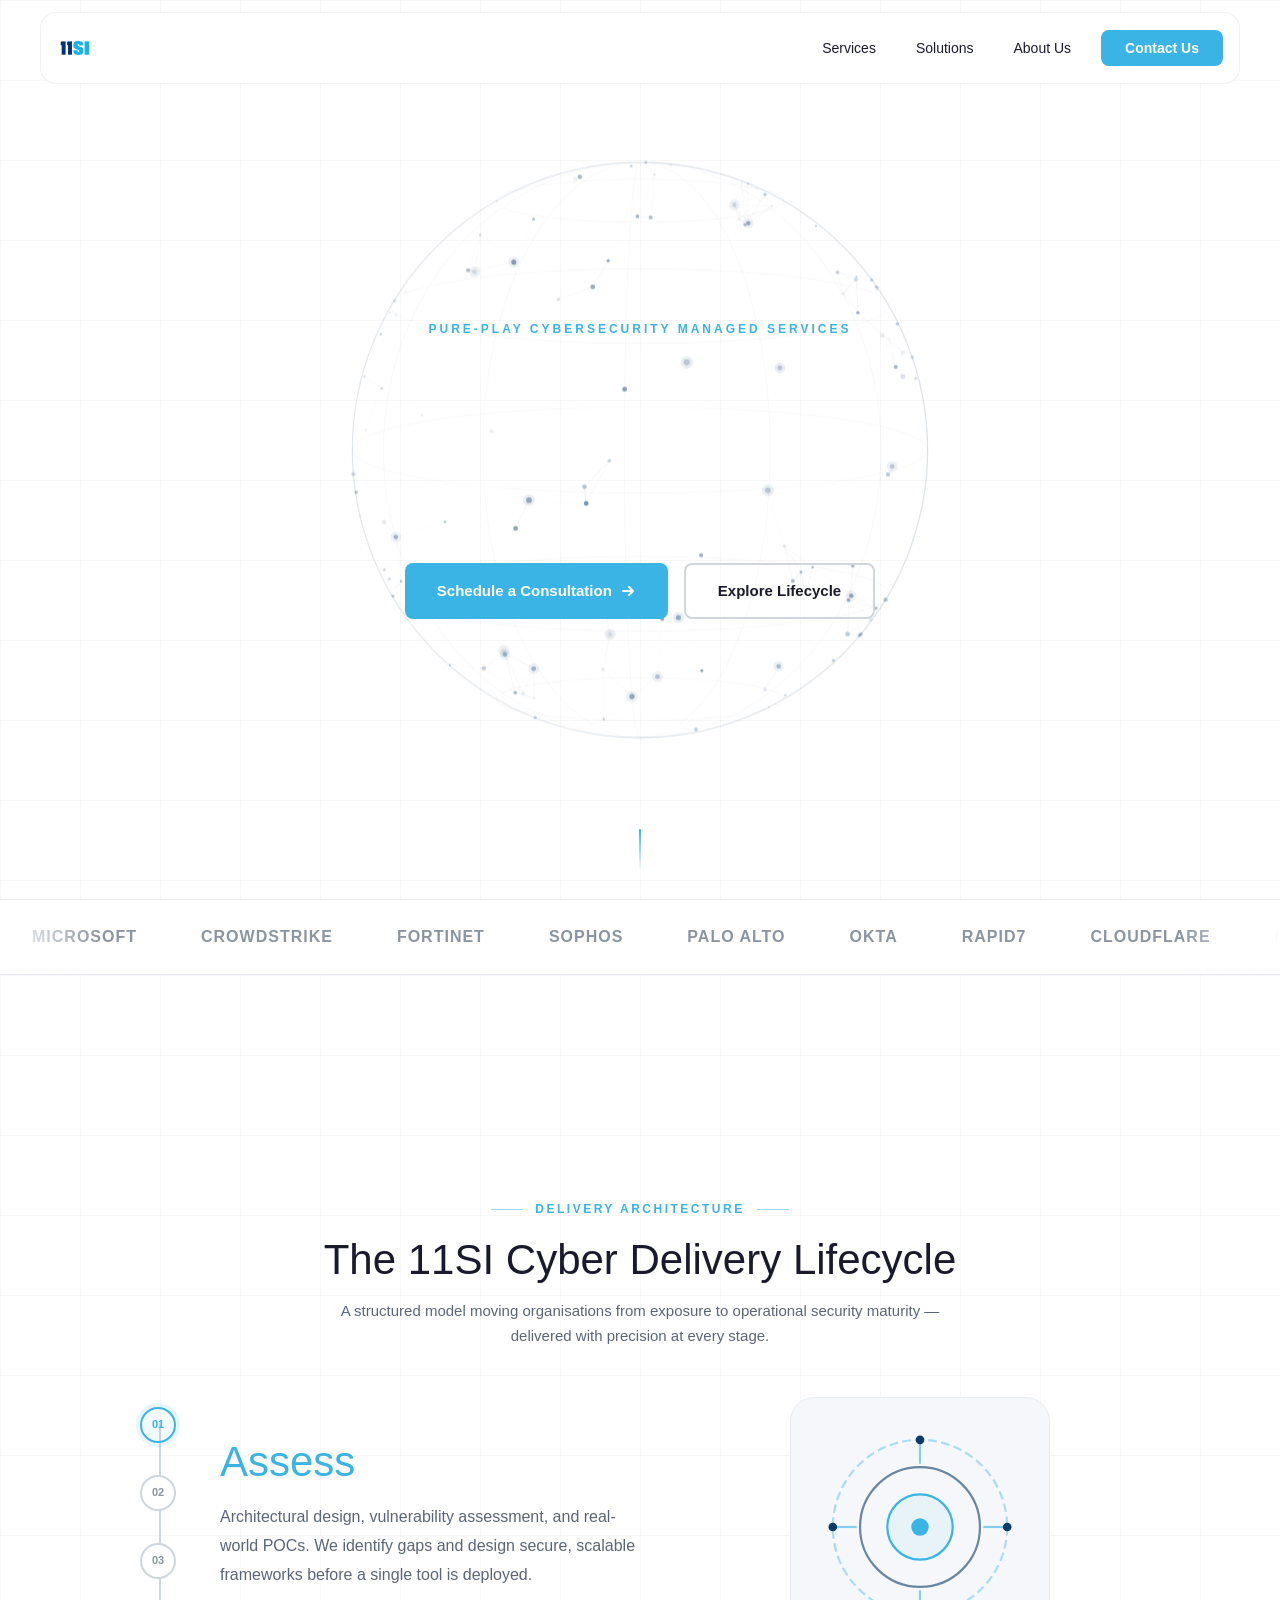
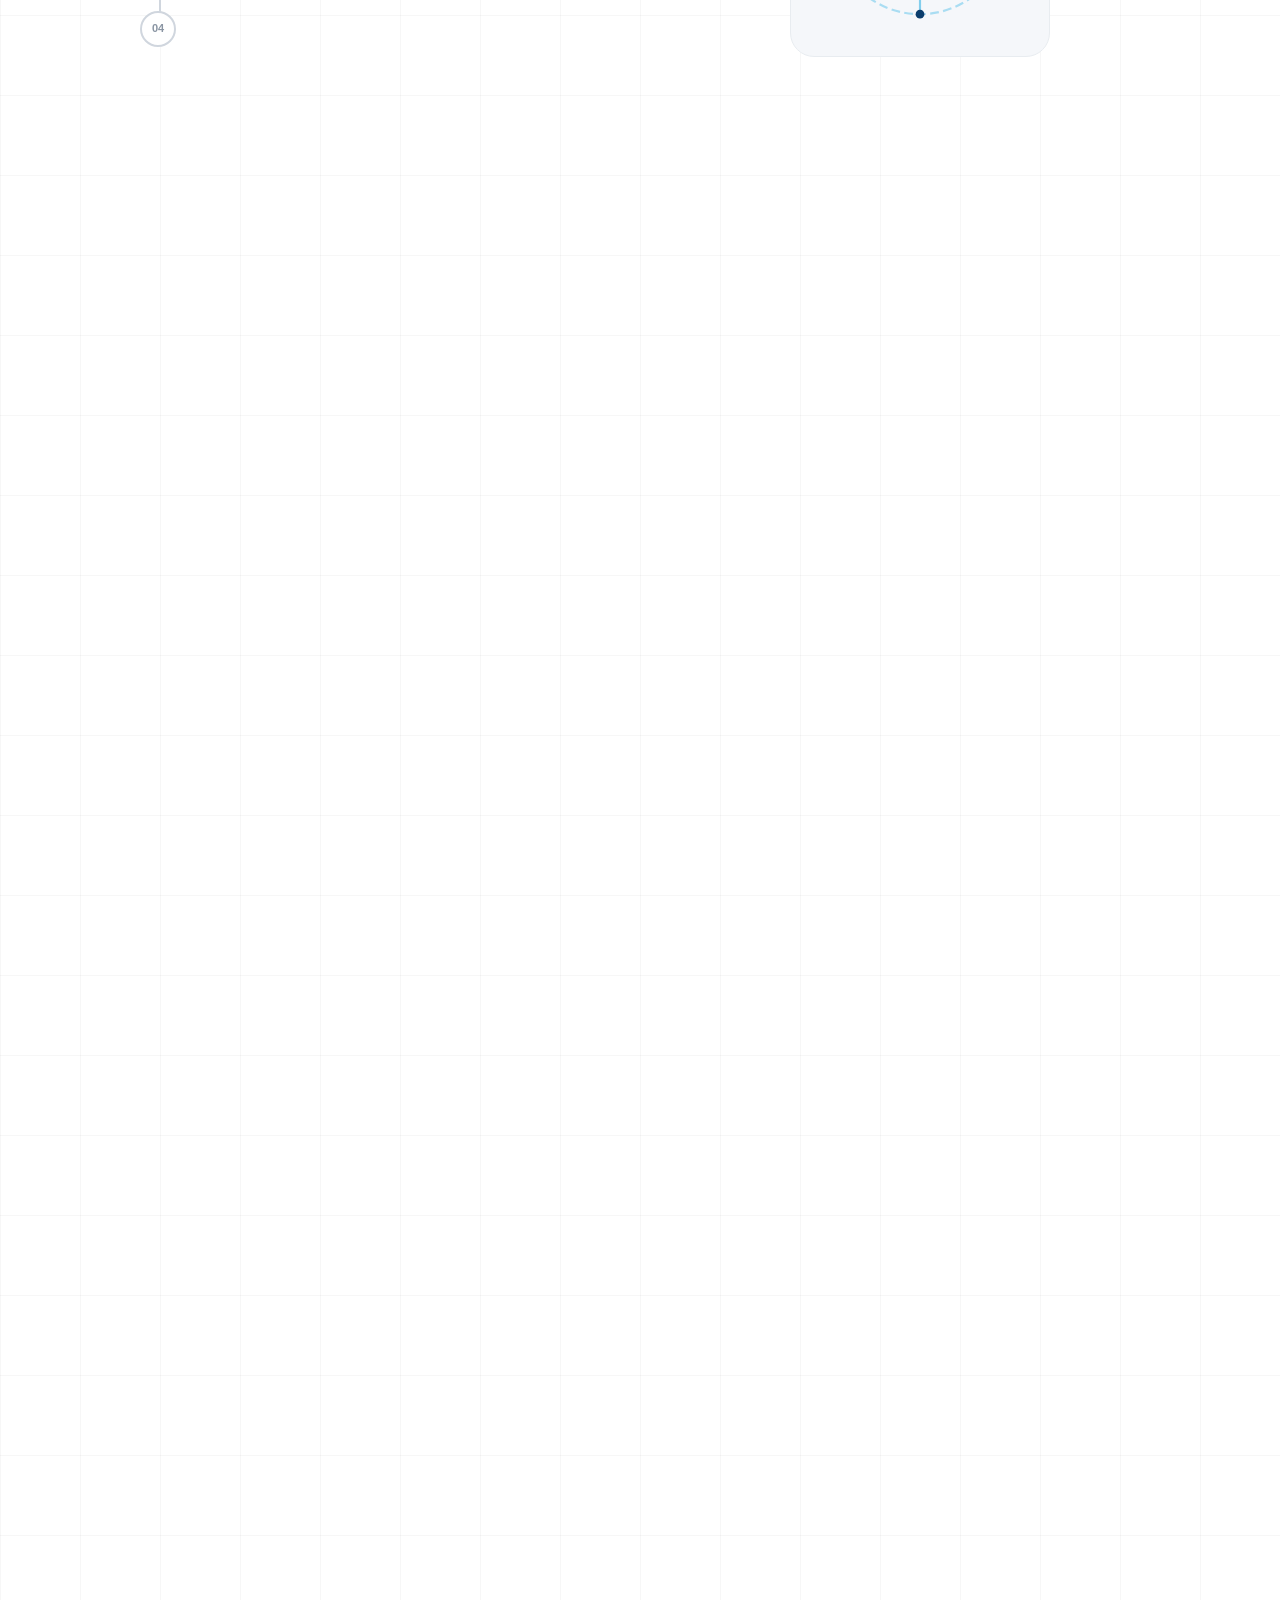
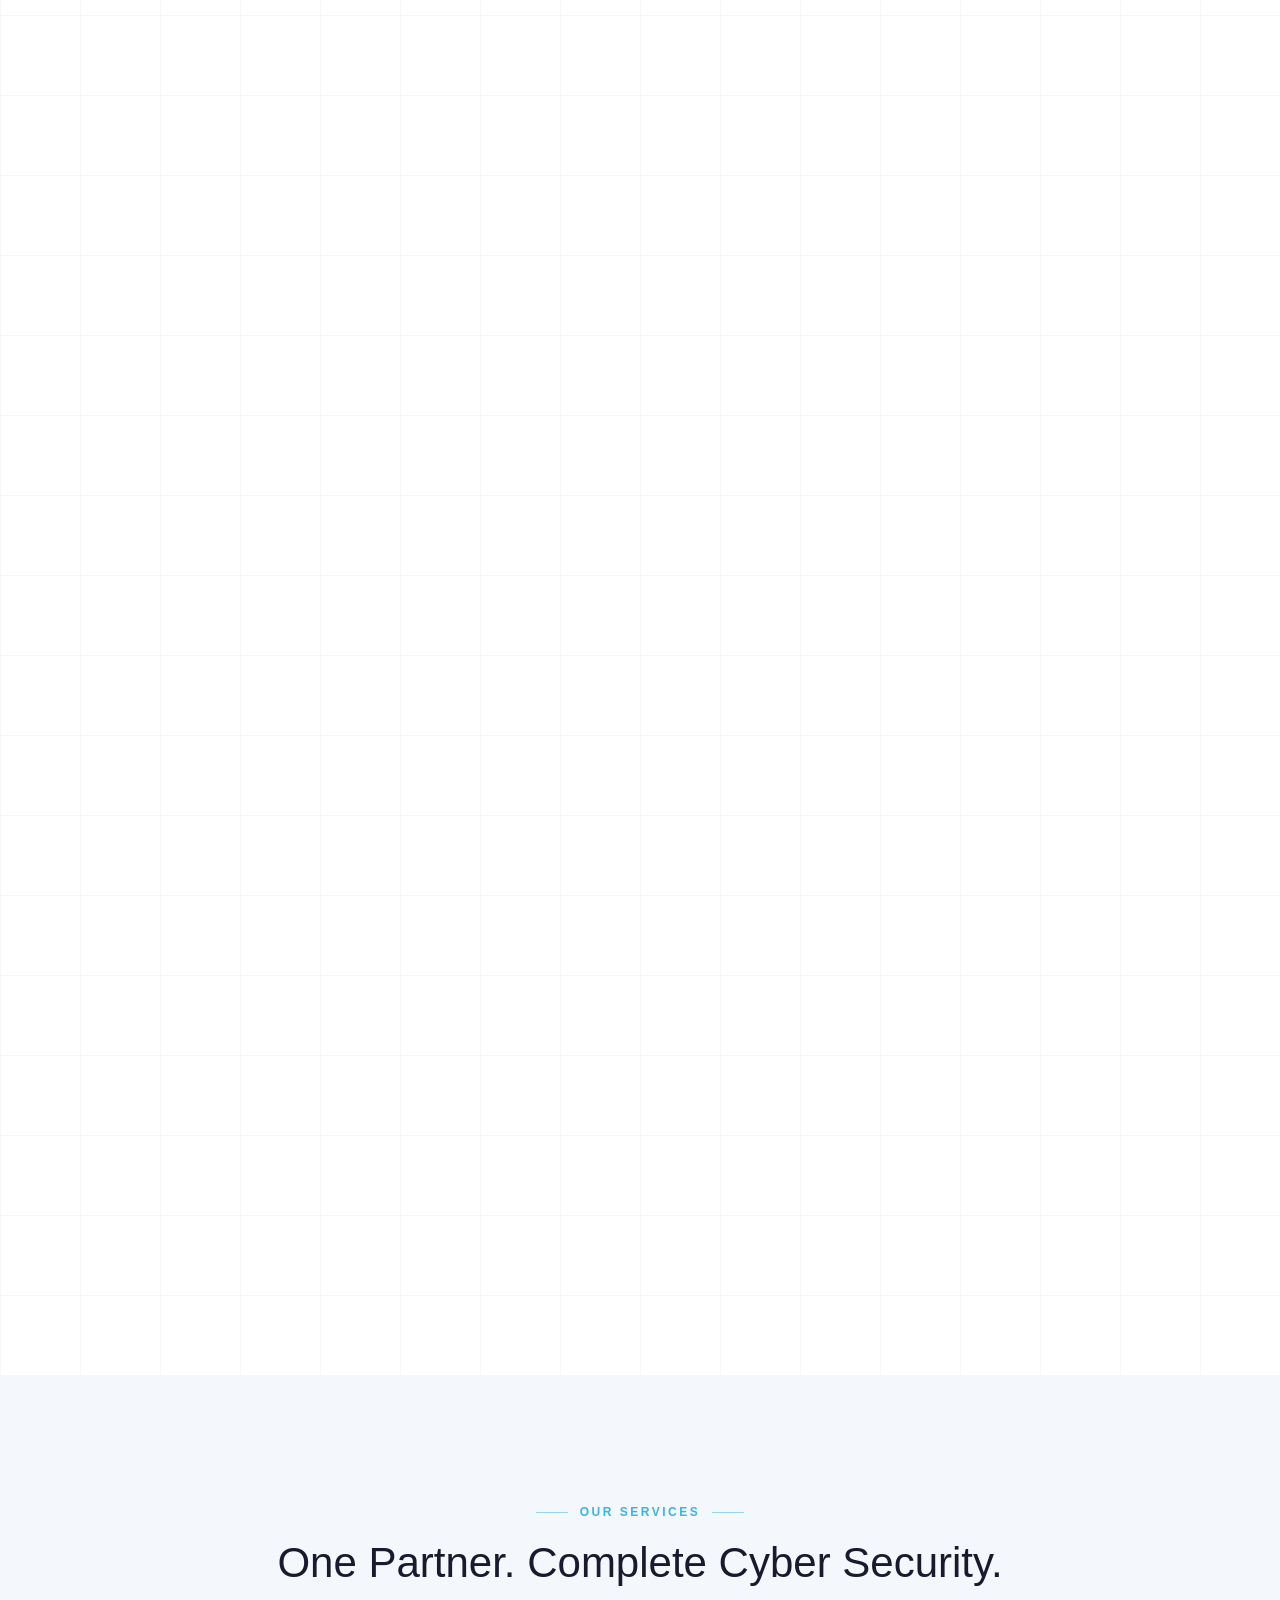
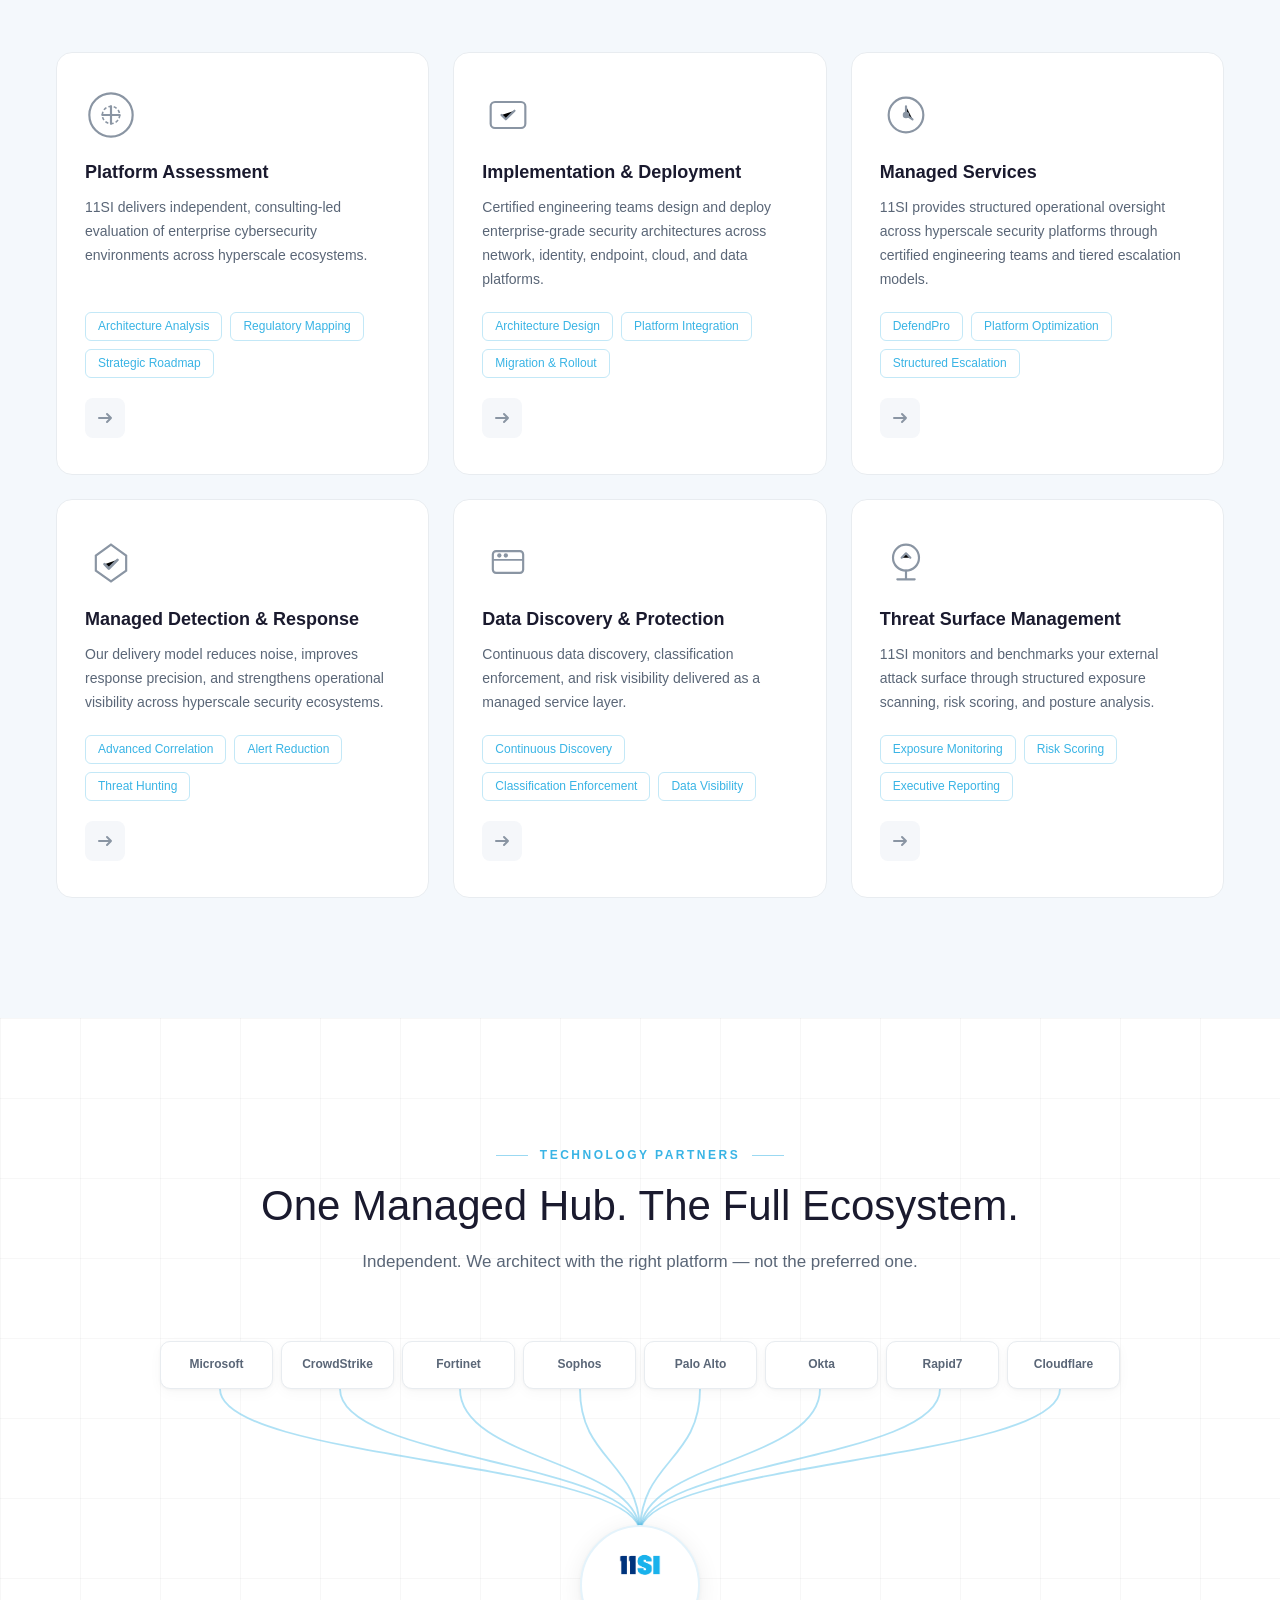
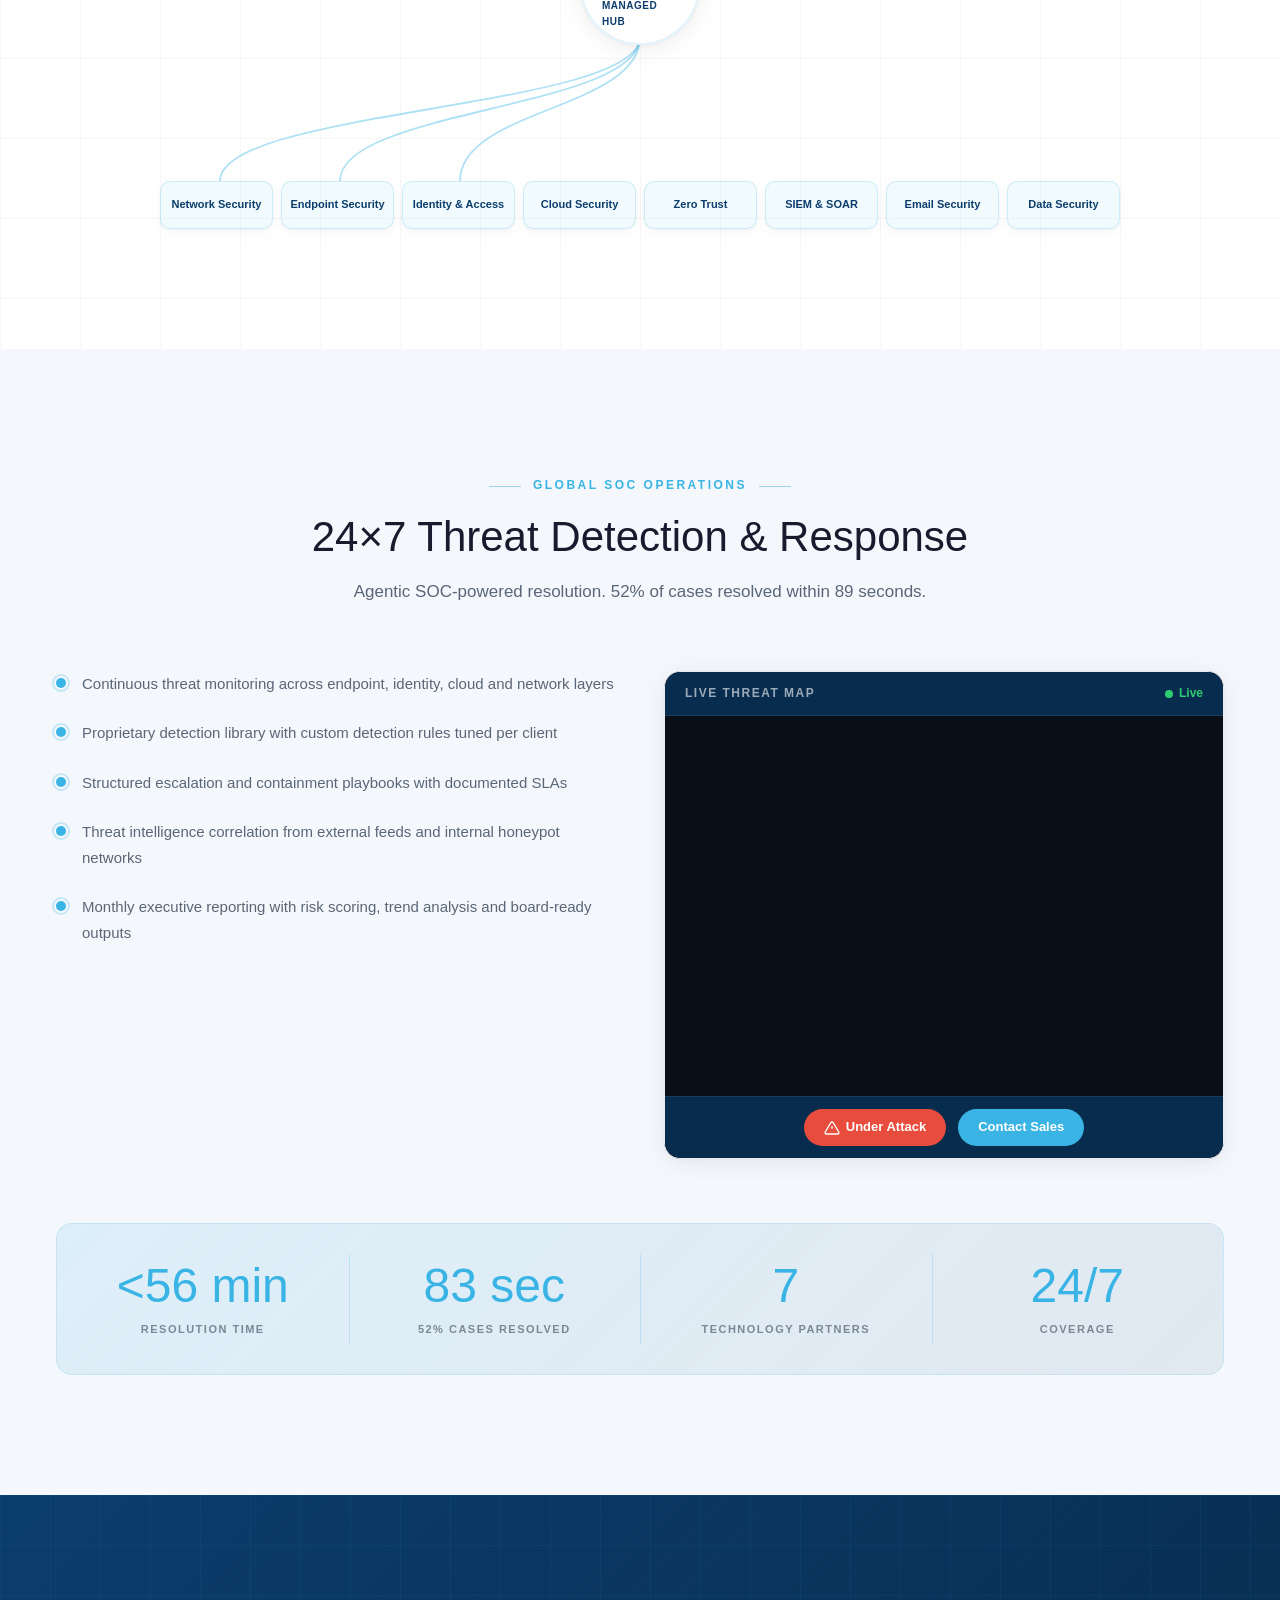
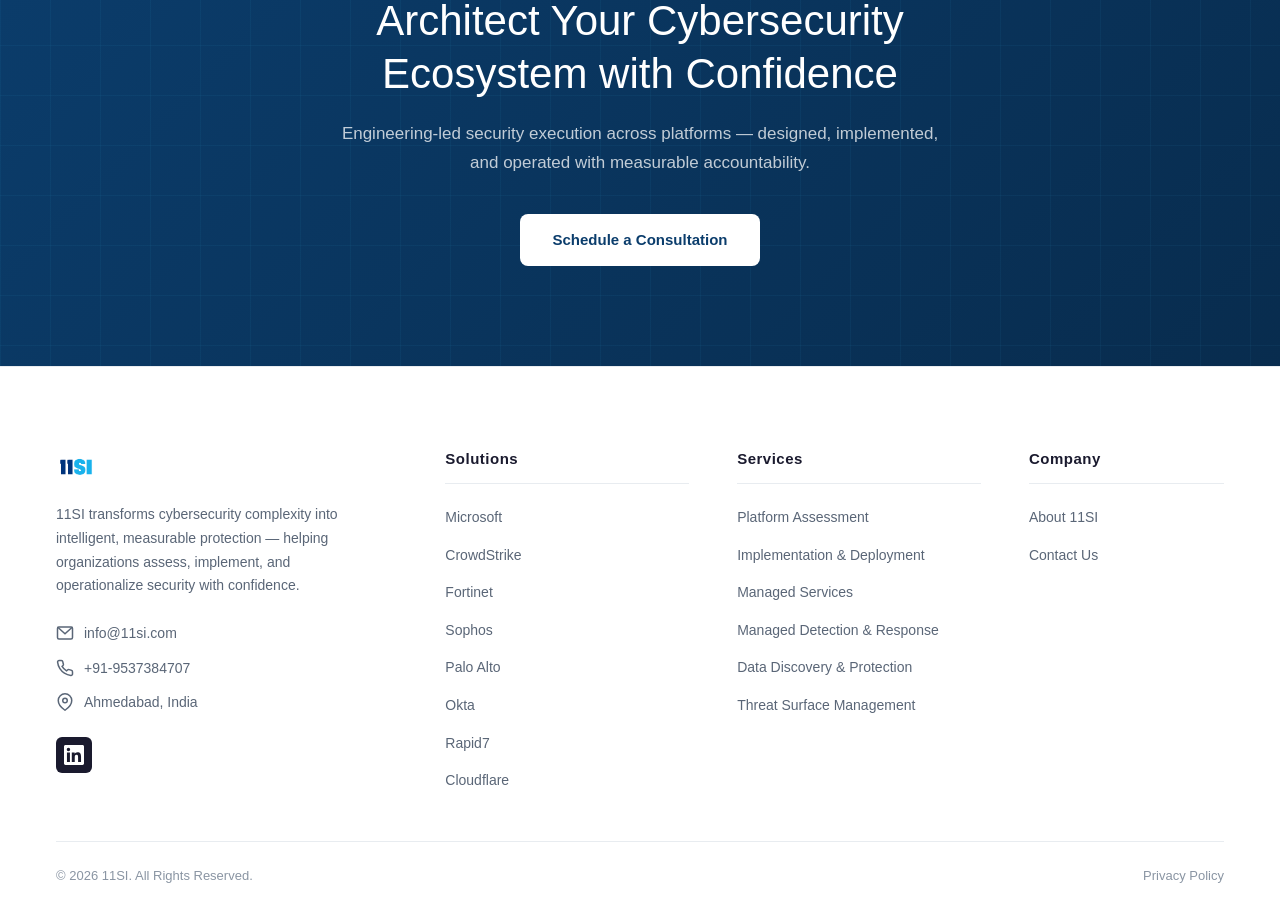
==== commit d163918b: "V3 style updates: match ACPL design patterns with blue color scheme - Floating card navbar with roun" ====
--- a/index.html
+++ b/index.html
@@ -139,7 +139,7 @@
         <span class="hero-highlight" id="heroLine2"></span>
       </h1>
       <div class="hero-buttons">
-        <a href="#contact" class="btn btn-primary">Schedule a Consultation</a>
+        <a href="#contact" class="btn btn-primary">Schedule a Consultation <svg width="16" height="16" viewBox="0 0 16 16" fill="none" aria-hidden="true"><path d="M3 8h10m-4-4l4 4-4 4" stroke="currentColor" stroke-width="2" stroke-linecap="round" stroke-linejoin="round"/></svg></a>
         <a href="#lifecycle" class="btn btn-outline-dark">Explore Lifecycle</a>
       </div>
     </div>
--- a/css/styles.css
+++ b/css/styles.css
@@ -66,6 +66,27 @@
   padding: 0 16px;
 }
 
+/* ---------- Grid Background Pattern ---------- */
+.hero,
+.lifecycle,
+.partners {
+  position: relative;
+}
+
+.hero::before,
+.lifecycle::before,
+.partners::before {
+  content: '';
+  position: absolute;
+  inset: 0;
+  background-image:
+    linear-gradient(rgba(0,0,0,0.03) 1px, transparent 1px),
+    linear-gradient(90deg, rgba(0,0,0,0.03) 1px, transparent 1px);
+  background-size: 80px 80px;
+  pointer-events: none;
+  z-index: 0;
+}
+
 /* ---------- Section Shared ---------- */
 .section-header {
   text-align: center;
@@ -73,7 +94,9 @@
 }
 
 .section-label {
-  display: inline-block;
+  display: inline-flex;
+  align-items: center;
+  gap: 12px;
   font-size: 12px;
   font-weight: 700;
   letter-spacing: 2.5px;
@@ -82,9 +105,18 @@
   margin-bottom: 16px;
 }
 
+.section-label::before,
+.section-label::after {
+  content: '';
+  width: 32px;
+  height: 1px;
+  background: var(--color-accent);
+  opacity: 0.5;
+}
+
 .section-title {
   font-size: clamp(28px, 4vw, 42px);
-  font-weight: 800;
+  font-weight: 500;
   color: var(--color-text);
   line-height: 1.2;
   margin-bottom: 16px;
@@ -104,7 +136,7 @@
   align-items: center;
   justify-content: center;
   padding: 14px 32px;
-  border-radius: 50px;
+  border-radius: 8px;
   font-size: 15px;
   font-weight: 600;
   transition: var(--transition);
@@ -150,20 +182,26 @@
    ============================================ */
 .navbar {
   position: fixed;
-  top: 0; left: 0; right: 0;
+  top: 12px; left: 50%; right: auto;
+  transform: translateX(-50%);
   z-index: 1000;
   height: var(--nav-height);
-  display: flex;
-  align-items: center;
-  background: rgba(255,255,255,0.85);
+  width: calc(100% - 48px);
+  max-width: 1200px;
+  display: flex;
+  align-items: center;
+  background: rgba(255,255,255,0.92);
   backdrop-filter: blur(12px);
   -webkit-backdrop-filter: blur(12px);
-  transition: background 0.3s, box-shadow 0.3s;
+  border-radius: 16px;
+  border: 1px solid rgba(0,0,0,0.06);
+  transition: background 0.3s, box-shadow 0.3s, border-color 0.3s;
 }
 
 .navbar.scrolled {
-  background: rgba(255,255,255,0.95);
-  box-shadow: 0 1px 12px rgba(0,0,0,0.06);
+  background: rgba(255,255,255,0.97);
+  box-shadow: 0 4px 24px rgba(0,0,0,0.08);
+  border-color: rgba(0,0,0,0.08);
 }
 
 .nav-container {
@@ -205,7 +243,7 @@
 .nav-cta {
   background: var(--color-accent) !important;
   color: var(--color-white) !important;
-  border-radius: 50px !important;
+  border-radius: 8px !important;
   padding: 10px 24px !important;
   margin-left: 8px;
   font-weight: 600 !important;
@@ -384,7 +422,7 @@
 
 .hero-headline {
   font-size: clamp(36px, 6vw, 64px);
-  font-weight: 800;
+  font-weight: 500;
   color: var(--color-text);
   line-height: 1.15;
   margin-bottom: 40px;
@@ -561,9 +599,9 @@
 }
 
 .phase-name {
-  font-size: 36px;
-  font-weight: 800;
-  color: var(--color-primary);
+  font-size: 42px;
+  font-weight: 500;
+  color: var(--color-accent);
   margin-bottom: 16px;
   line-height: 1.2;
 }
@@ -673,7 +711,7 @@
 
 .service-title {
   font-size: 18px;
-  font-weight: 700;
+  font-weight: 600;
   color: var(--color-text);
   margin-bottom: 12px;
   line-height: 1.3;
@@ -697,10 +735,11 @@
 .service-tags li {
   font-size: 12px;
   font-weight: 500;
-  color: var(--color-primary);
+  color: var(--color-accent);
   padding: 4px 12px;
-  background: var(--blue-wash);
-  border-radius: 50px;
+  background: transparent;
+  border: 1px solid rgba(var(--color-accent-rgb), 0.3);
+  border-radius: 6px;
 }
 
 .service-link {
@@ -709,7 +748,7 @@
   justify-content: center;
   width: 40px;
   height: 40px;
-  border-radius: 50%;
+  border-radius: 8px;
   background: var(--gray-50);
   color: var(--gray-400);
   transition: var(--transition);
@@ -1038,26 +1077,41 @@
 .soc-stats {
   display: grid;
   grid-template-columns: repeat(4, 1fr);
-  gap: 20px;
+  gap: 0;
+  border-radius: var(--radius-md);
+  overflow: hidden;
+  background: linear-gradient(135deg, rgba(var(--color-accent-rgb), 0.12), rgba(var(--color-primary-rgb), 0.08));
+  border: 1px solid rgba(var(--color-accent-rgb), 0.15);
 }
 
 .stat-card {
   text-align: center;
   padding: 36px 20px;
-  border-radius: var(--radius-md);
   transition: var(--transition);
+  position: relative;
+}
+
+.stat-card + .stat-card::before {
+  content: '';
+  position: absolute;
+  left: 0;
+  top: 20%;
+  height: 60%;
+  width: 1px;
+  background: rgba(var(--color-accent-rgb), 0.2);
 }
 
 .stat-card.stat-accent {
-  background: var(--color-primary);
-  color: var(--color-white);
+  background: transparent;
+  color: var(--color-primary);
 }
 
 .stat-value {
   font-size: clamp(32px, 4vw, 48px);
-  font-weight: 800;
+  font-weight: 500;
   line-height: 1.1;
   margin-bottom: 8px;
+  color: var(--color-accent);
 }
 
 .stat-label {
@@ -1065,12 +1119,12 @@
   font-weight: 700;
   letter-spacing: 1.5px;
   text-transform: uppercase;
+  color: var(--color-text-secondary);
   opacity: 0.75;
 }
 
 .stat-card:hover {
-  transform: translateY(-4px);
-  box-shadow: var(--shadow-lg);
+  background: rgba(var(--color-accent-rgb), 0.05);
 }
 
 /* ============================================
@@ -1095,7 +1149,7 @@
 
 .cta-title {
   font-size: clamp(28px, 4vw, 42px);
-  font-weight: 800;
+  font-weight: 500;
   color: var(--color-white);
   margin-bottom: 20px;
   line-height: 1.25;
@@ -1122,9 +1176,10 @@
    FOOTER
    ============================================ */
 .footer {
-  background: var(--color-text);
-  color: rgba(255,255,255,0.7);
+  background: var(--color-white);
+  color: var(--color-text-secondary);
   padding: 80px 0 0;
+  border-top: 1px solid var(--gray-100);
 }
 
 .footer-grid {
@@ -1132,14 +1187,13 @@
   grid-template-columns: 1.4fr 1fr 1fr 0.8fr;
   gap: 48px;
   padding-bottom: 48px;
-  border-bottom: 1px solid rgba(255,255,255,0.08);
+  border-bottom: 1px solid var(--gray-100);
 }
 
 .footer-logo {
   height: 40px;
   width: auto;
   margin-bottom: 16px;
-  filter: brightness(0) invert(1);
 }
 
 .footer-desc {
@@ -1147,6 +1201,7 @@
   line-height: 1.7;
   margin-bottom: 24px;
   max-width: 320px;
+  color: var(--color-text-secondary);
 }
 
 .footer-contact-list {
@@ -1161,7 +1216,7 @@
   align-items: center;
   gap: 10px;
   font-size: 14px;
-  color: rgba(255,255,255,0.6);
+  color: var(--color-text-secondary);
   transition: var(--transition);
 }
 
@@ -1175,27 +1230,28 @@
 }
 
 .social-link {
-  width: 40px;
-  height: 40px;
-  border-radius: 50%;
-  background: rgba(255,255,255,0.06);
+  width: 36px;
+  height: 36px;
+  border-radius: 6px;
+  background: var(--color-text);
   display: flex;
   align-items: center;
   justify-content: center;
-  color: rgba(255,255,255,0.5);
+  color: var(--color-white);
   transition: var(--transition);
 }
 .social-link:hover {
   background: var(--color-accent);
-  color: var(--color-white);
 }
 
 .footer-links-col h4 {
-  font-size: 14px;
-  font-weight: 700;
-  color: var(--color-white);
+  font-size: 15px;
+  font-weight: 600;
+  color: var(--color-text);
   margin-bottom: 20px;
   letter-spacing: 0.5px;
+  padding-bottom: 12px;
+  border-bottom: 1px solid var(--gray-100);
 }
 
 .footer-links-col ul {
@@ -1206,7 +1262,7 @@
 
 .footer-links-col a {
   font-size: 14px;
-  color: rgba(255,255,255,0.55);
+  color: var(--color-text-secondary);
   transition: var(--transition);
 }
 .footer-links-col a:hover {
@@ -1223,7 +1279,7 @@
 
 .footer-bottom p {
   font-size: 13px;
-  color: rgba(255,255,255,0.35);
+  color: var(--gray-400);
 }
 
 .footer-bottom-links {
@@ -1233,7 +1289,7 @@
 
 .footer-bottom-links a {
   font-size: 13px;
-  color: rgba(255,255,255,0.35);
+  color: var(--gray-400);
   transition: var(--transition);
 }
 .footer-bottom-links a:hover {
@@ -1352,6 +1408,12 @@
 
   .hero-headline { min-height: 120px; }
 
+  .navbar {
+    width: calc(100% - 24px);
+    top: 8px;
+    border-radius: 12px;
+  }
+
   .marquee-item { font-size: 13px; }
   .marquee-content { gap: 36px; }
 
@@ -1414,6 +1476,11 @@
 
   .soc-stats {
     grid-template-columns: repeat(2, 1fr);
+    gap: 0;
+  }
+
+  .stat-card + .stat-card::before {
+    display: none;
   }
 
   .hub-row {
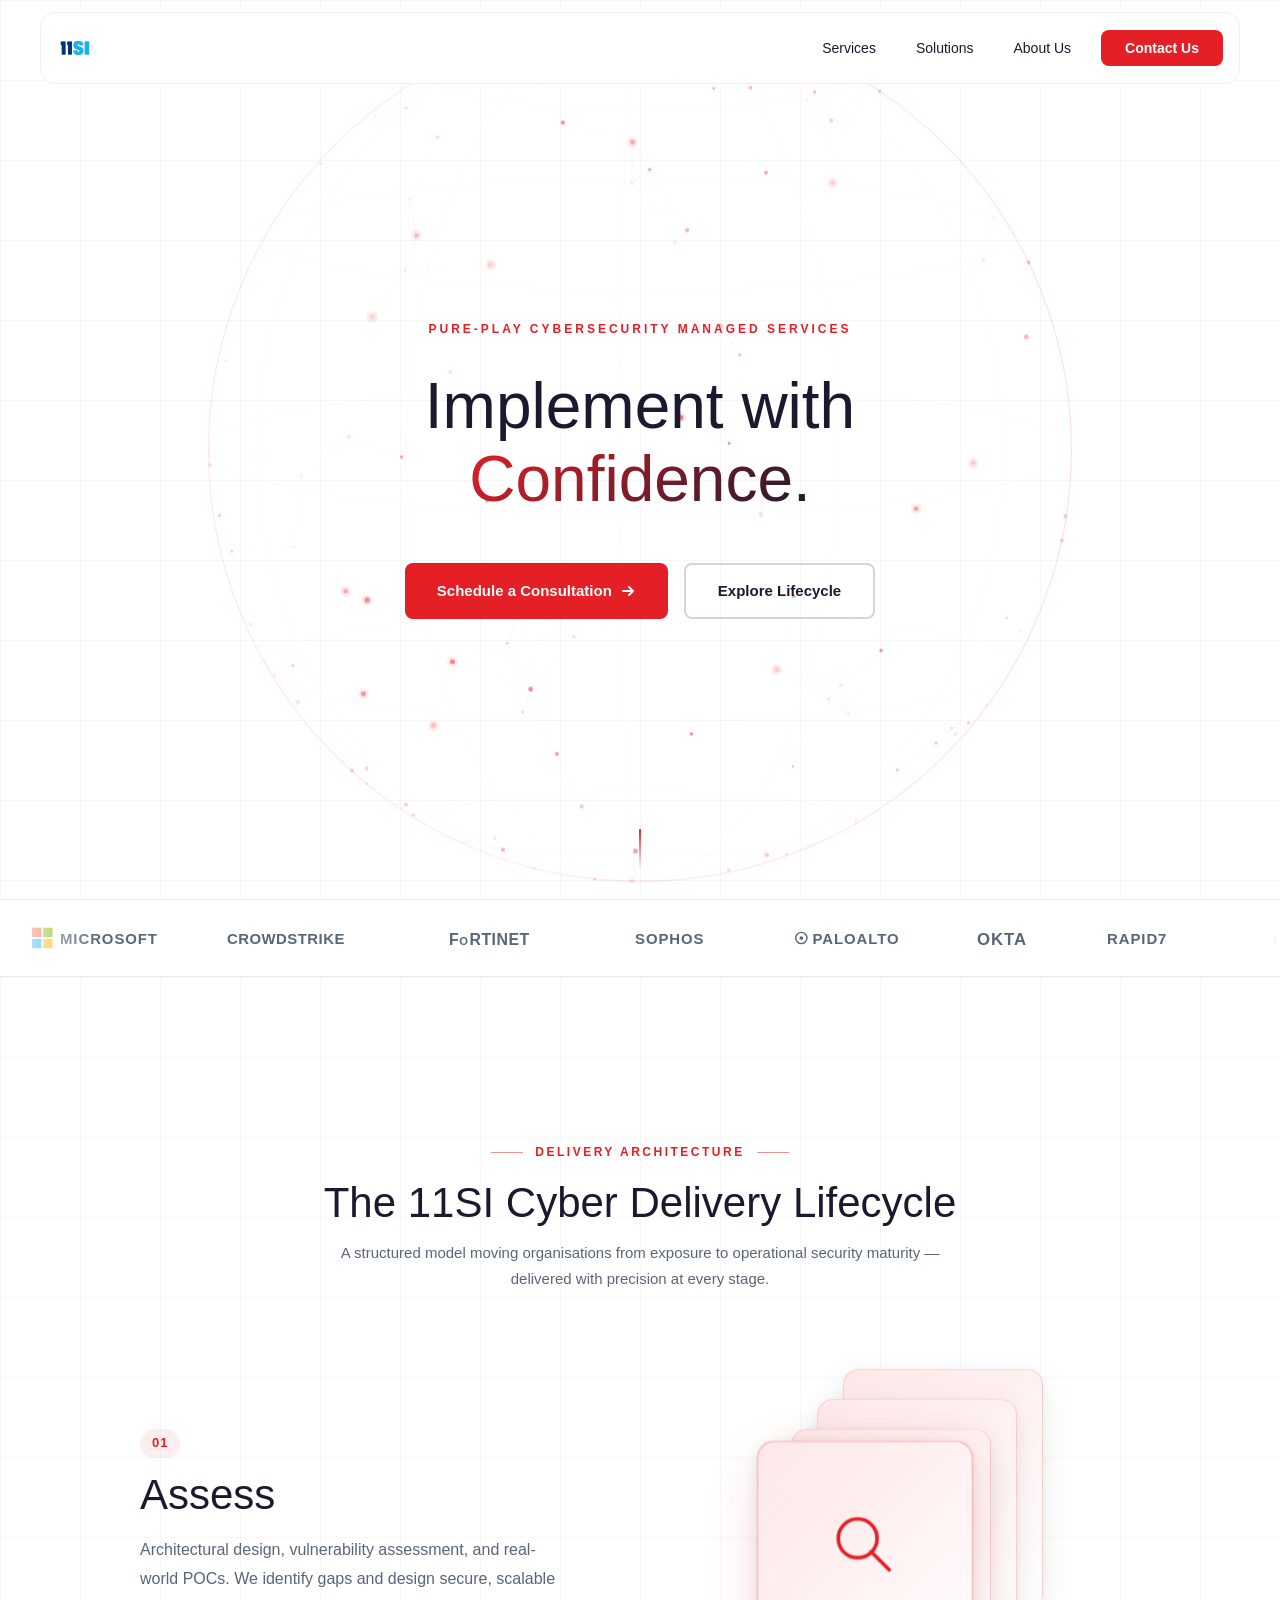
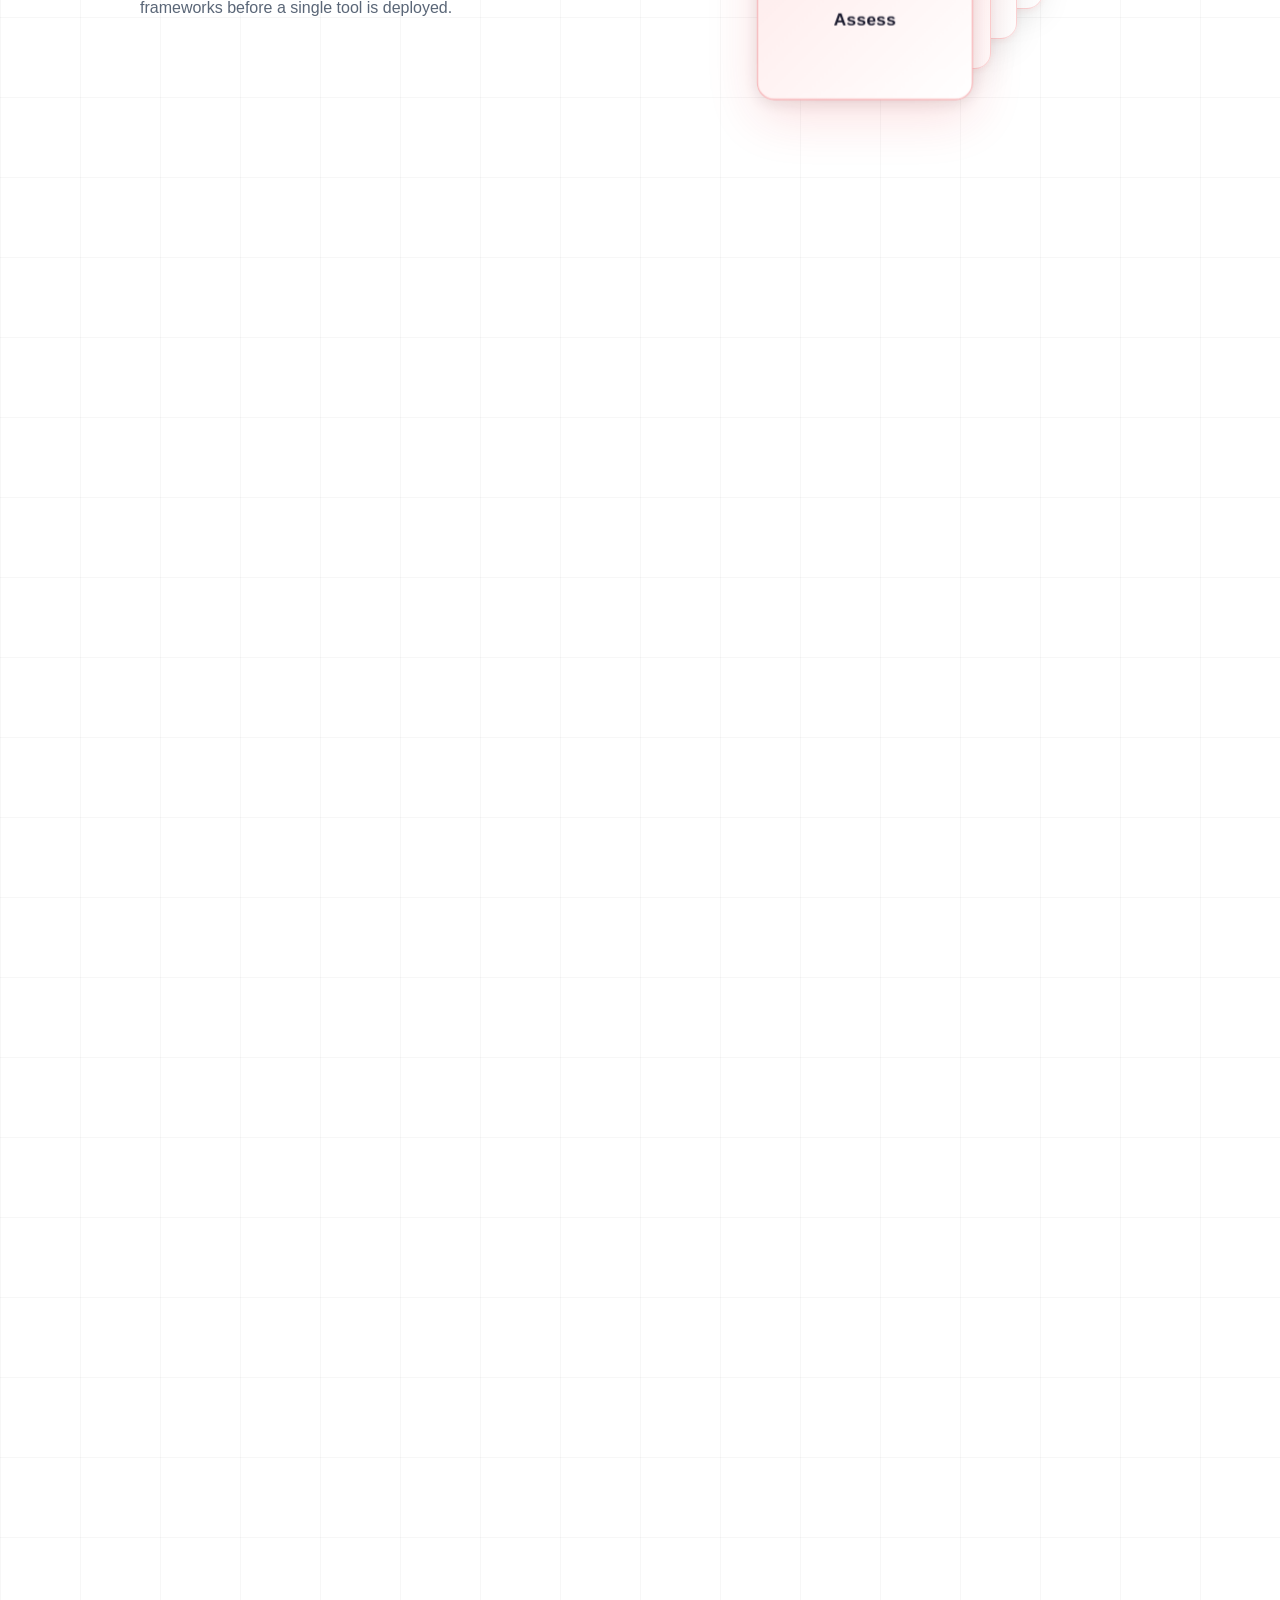
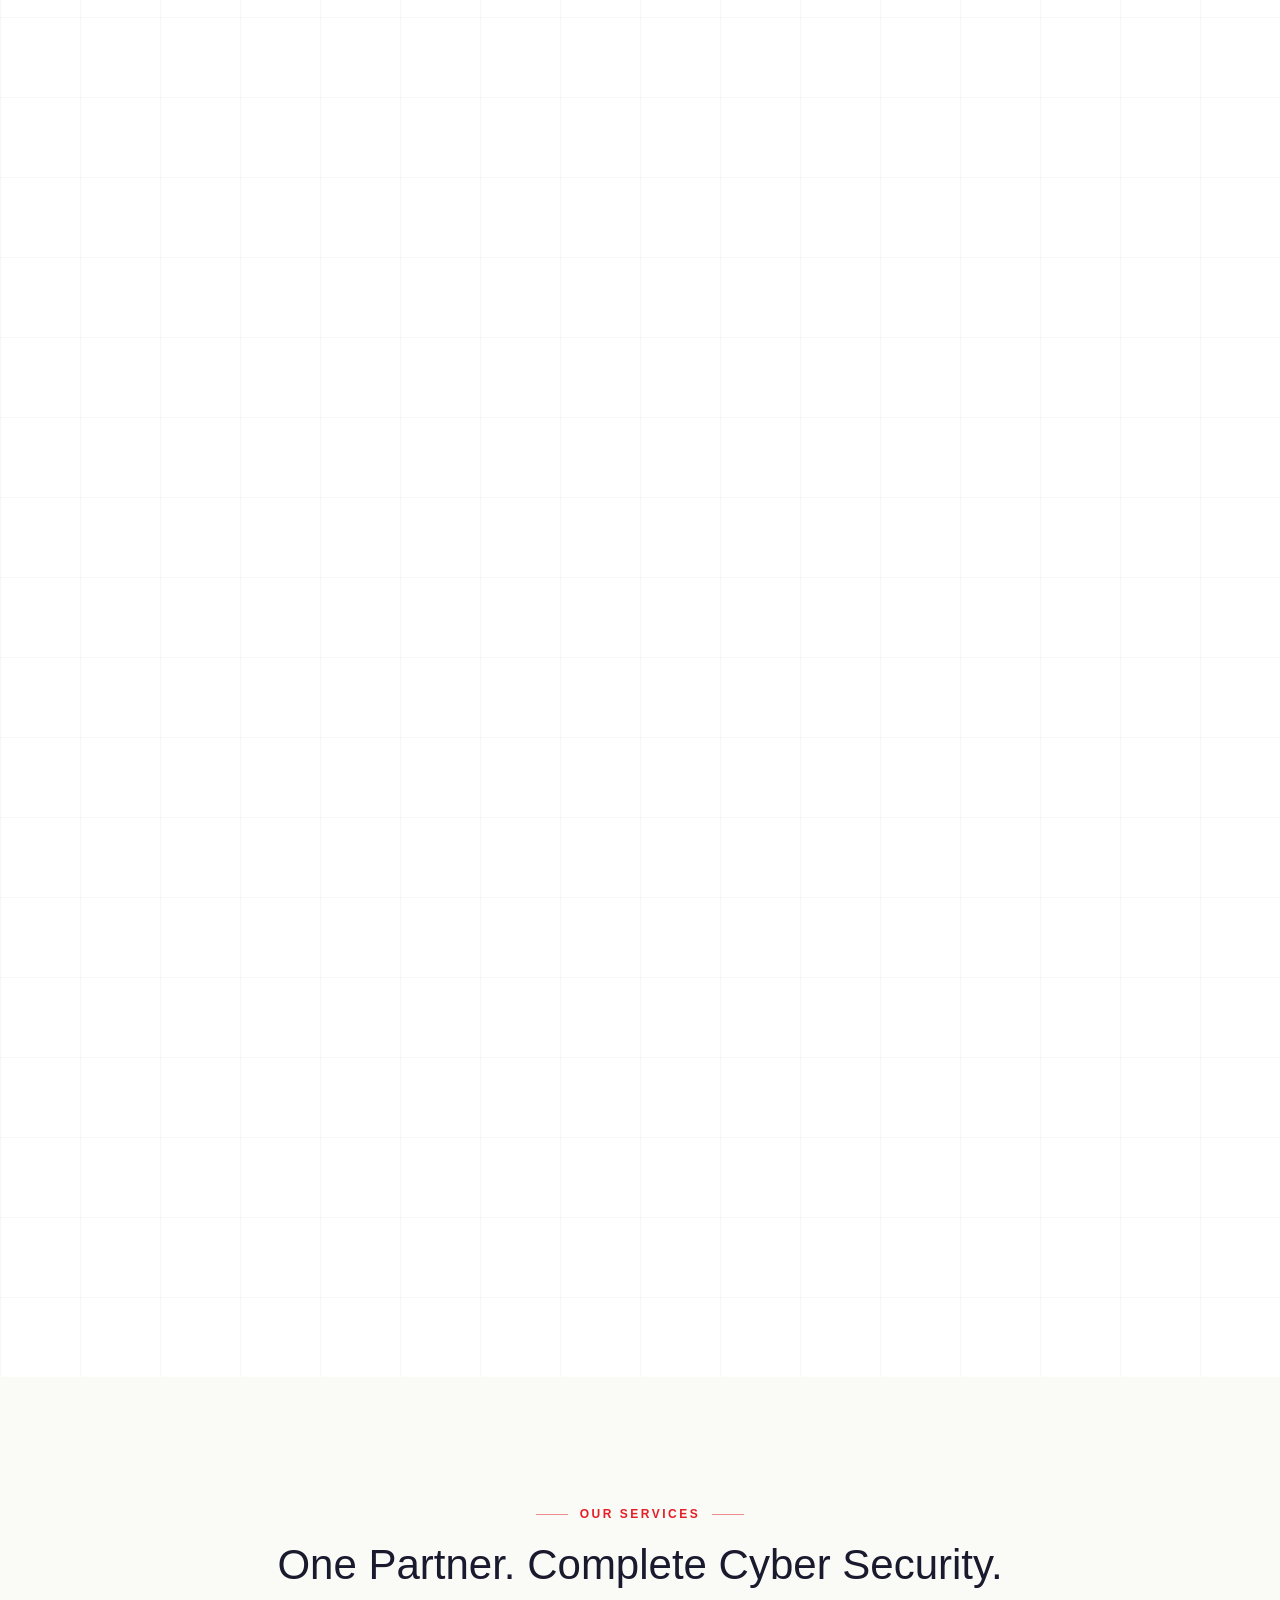
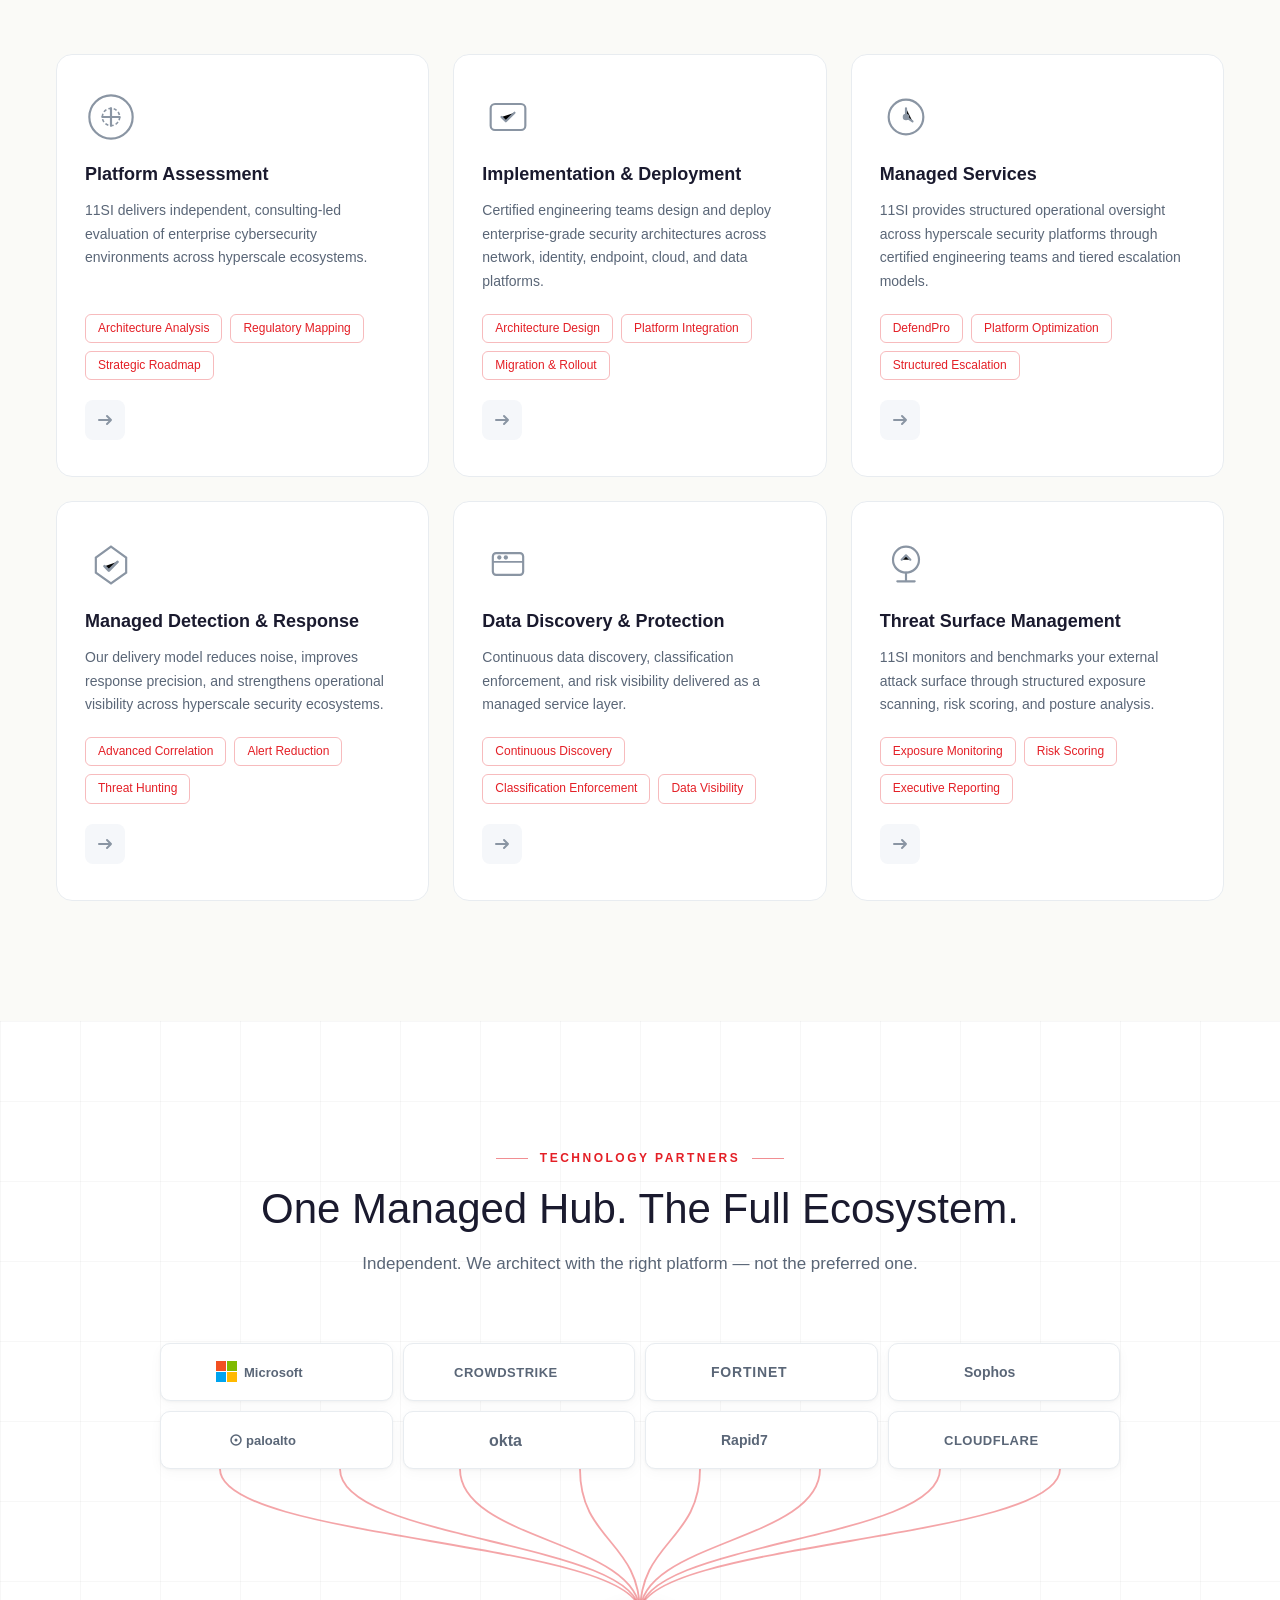
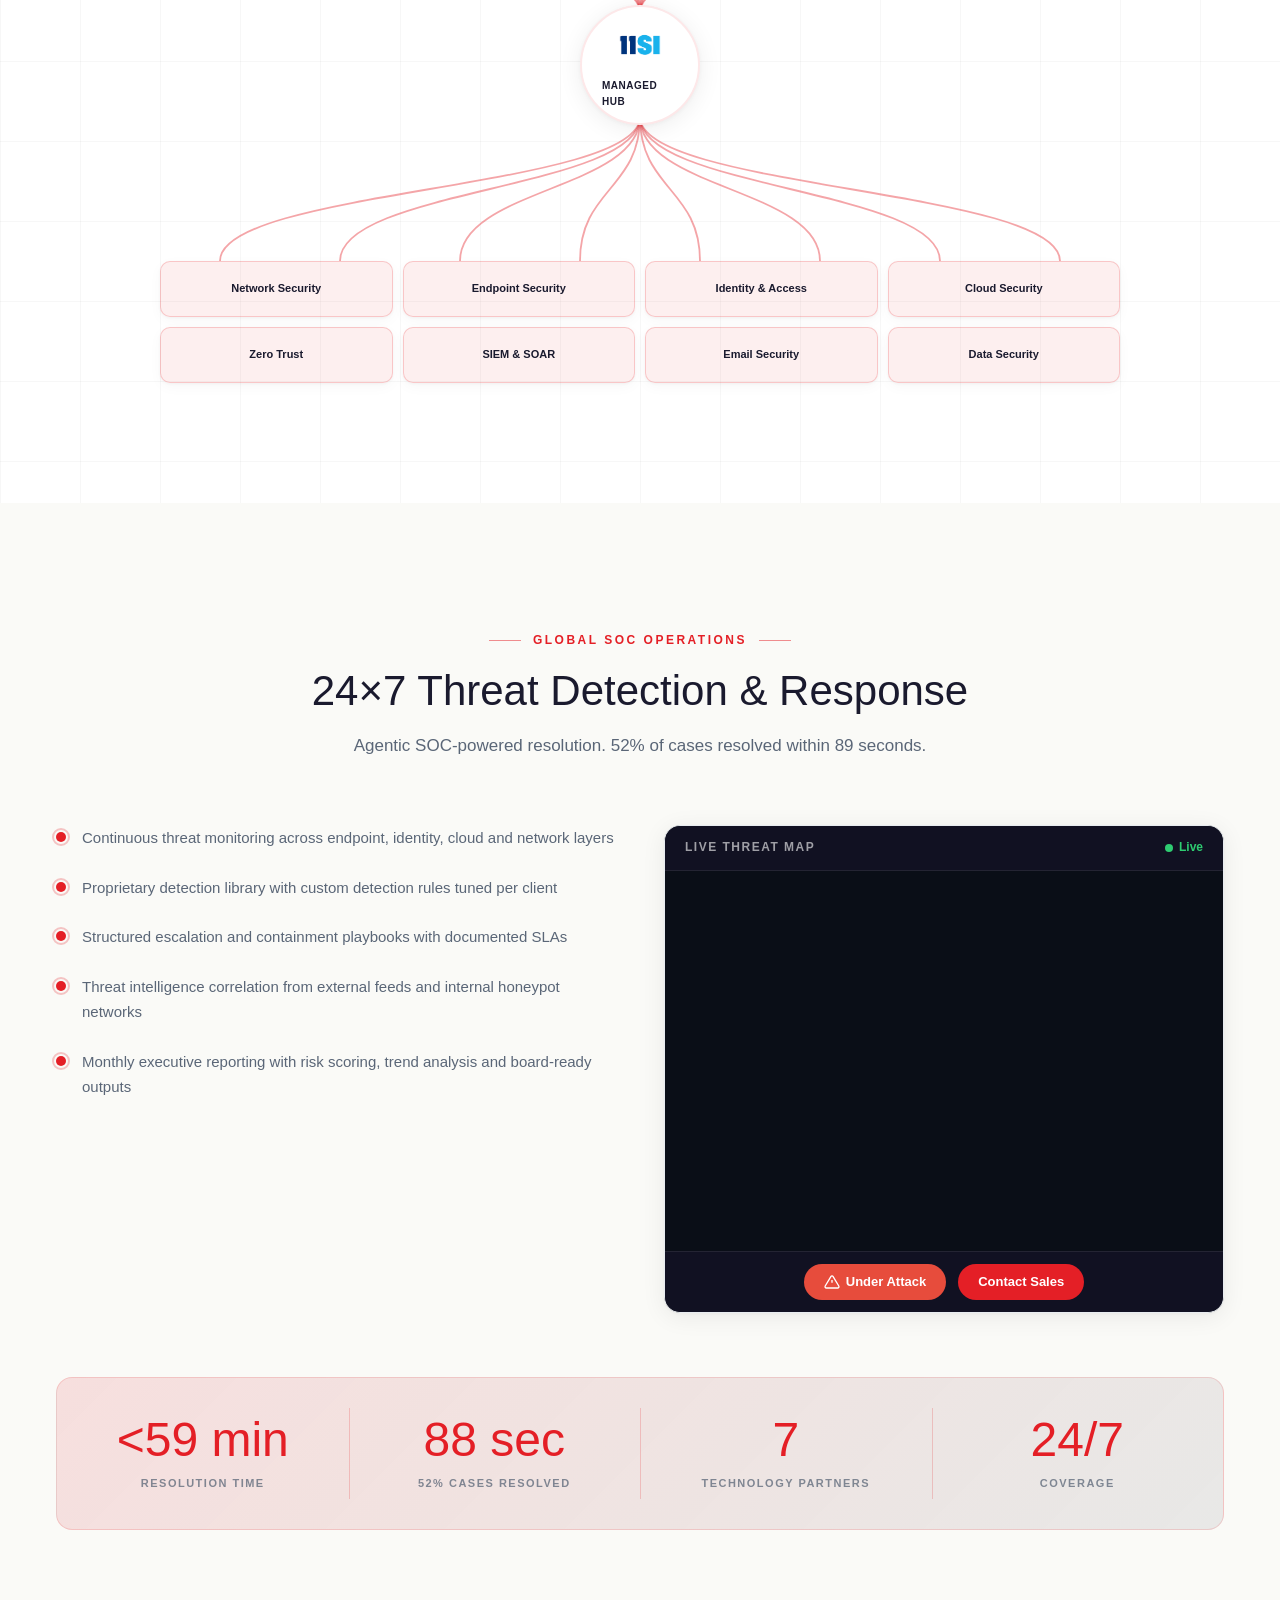
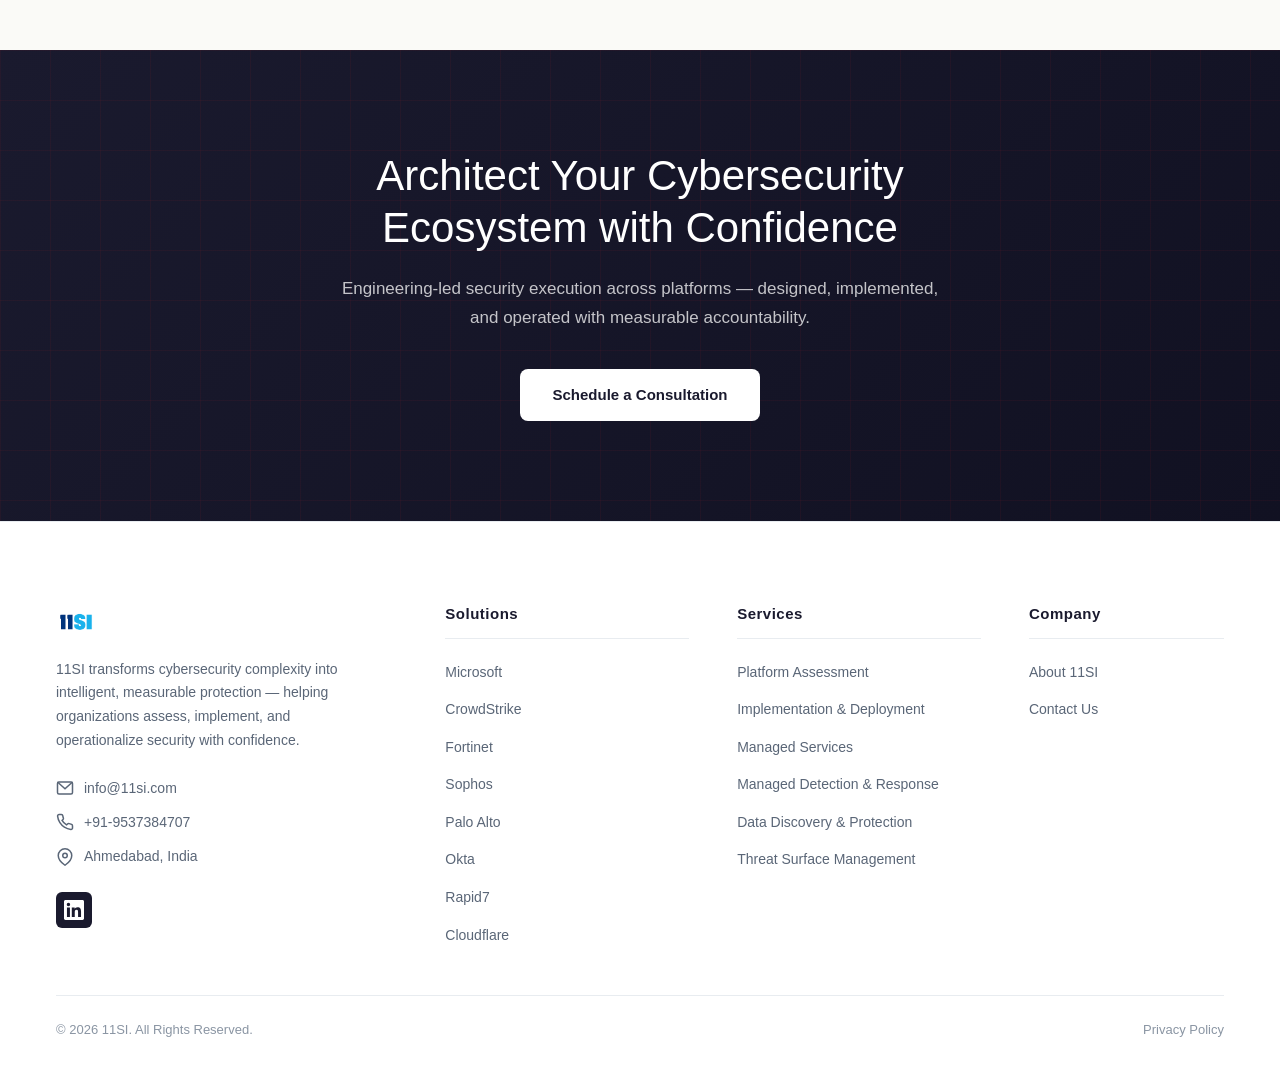
==== commit 9f9b73ed: "V4: ACPL red color scheme, SVG vendor logos, 3D isometric card stack - Switch color scheme from blue" ====
--- a/index.html
+++ b/index.html
@@ -7,7 +7,7 @@
   <meta name="keywords" content="cybersecurity, managed services, SOC, MDR, endpoint security, cloud security, zero trust, SIEM, threat detection, 11SI, Ahmedabad, India, CrowdStrike, Microsoft, Fortinet, Palo Alto, Sophos, Okta, Rapid7, Cloudflare">
   <meta name="author" content="11SI">
   <meta name="robots" content="index, follow, max-image-preview:large, max-snippet:-1, max-video-preview:-1">
-  <meta name="theme-color" content="#0B3D6C">
+  <meta name="theme-color" content="#E41F26">
 
   <!-- Open Graph -->
   <meta property="og:type" content="website">
@@ -152,24 +152,24 @@
   <section class="vendor-marquee" aria-label="Technology Partners">
     <div class="marquee-track">
       <div class="marquee-content">
-        <span class="marquee-item">Microsoft</span>
-        <span class="marquee-item">CrowdStrike</span>
-        <span class="marquee-item">Fortinet</span>
-        <span class="marquee-item">Sophos</span>
-        <span class="marquee-item">Palo Alto</span>
-        <span class="marquee-item">Okta</span>
-        <span class="marquee-item">Rapid7</span>
-        <span class="marquee-item">Cloudflare</span>
+        <span class="marquee-item marquee-logo"><svg viewBox="0 0 140 30" width="140" height="30"><rect x="0" y="4" width="10" height="10" fill="#F25022"/><rect x="12" y="4" width="10" height="10" fill="#7FBA00"/><rect x="0" y="16" width="10" height="10" fill="#00A4EF"/><rect x="12" y="16" width="10" height="10" fill="#FFB900"/><text x="30" y="21" font-family="'Satoshi',sans-serif" font-size="16" font-weight="600" fill="#5A6677">Microsoft</text></svg></span>
+        <span class="marquee-item marquee-logo"><svg viewBox="0 0 170 30" width="170" height="30"><text x="0" y="21" font-family="'Satoshi',sans-serif" font-size="16" font-weight="800" fill="#5A6677" letter-spacing="0.5">CROWDSTRIKE</text></svg></span>
+        <span class="marquee-item marquee-logo"><svg viewBox="0 0 130 30" width="130" height="30"><text x="0" y="22" font-family="'Satoshi',sans-serif" font-size="17" font-weight="800" fill="#5A6677" letter-spacing="1">F</text><text x="11" y="22" font-family="'Satoshi',sans-serif" font-size="12" font-weight="800" fill="#5A6677" letter-spacing="0.5">O</text><text x="22" y="22" font-family="'Satoshi',sans-serif" font-size="17" font-weight="800" fill="#5A6677" letter-spacing="0.5">RTINET</text></svg></span>
+        <span class="marquee-item marquee-logo"><svg viewBox="0 0 100 30" width="100" height="30"><text x="0" y="21" font-family="'Satoshi',sans-serif" font-size="16" font-weight="700" fill="#5A6677">Sophos</text></svg></span>
+        <span class="marquee-item marquee-logo"><svg viewBox="0 0 130 30" width="130" height="30"><circle cx="10" cy="15" r="6" fill="none" stroke="#5A6677" stroke-width="1.5"/><circle cx="10" cy="15" r="2" fill="#5A6677"/><text x="22" y="21" font-family="'Satoshi',sans-serif" font-size="16" font-weight="700" fill="#5A6677">paloalto</text></svg></span>
+        <span class="marquee-item marquee-logo"><svg viewBox="0 0 70 30" width="70" height="30"><text x="0" y="22" font-family="'Satoshi',sans-serif" font-size="18" font-weight="700" fill="#5A6677">okta</text></svg></span>
+        <span class="marquee-item marquee-logo"><svg viewBox="0 0 110 30" width="110" height="30"><text x="0" y="21" font-family="'Satoshi',sans-serif" font-size="16" font-weight="700" fill="#5A6677">Rapid7</text></svg></span>
+        <span class="marquee-item marquee-logo"><svg viewBox="0 0 150 30" width="150" height="30"><text x="0" y="22" font-family="'Satoshi',sans-serif" font-size="16" font-weight="800" fill="#5A6677" letter-spacing="0.5">CLOUDFLARE</text></svg></span>
       </div>
       <div class="marquee-content" aria-hidden="true">
-        <span class="marquee-item">Microsoft</span>
-        <span class="marquee-item">CrowdStrike</span>
-        <span class="marquee-item">Fortinet</span>
-        <span class="marquee-item">Sophos</span>
-        <span class="marquee-item">Palo Alto</span>
-        <span class="marquee-item">Okta</span>
-        <span class="marquee-item">Rapid7</span>
-        <span class="marquee-item">Cloudflare</span>
+        <span class="marquee-item marquee-logo"><svg viewBox="0 0 140 30" width="140" height="30"><rect x="0" y="4" width="10" height="10" fill="#F25022"/><rect x="12" y="4" width="10" height="10" fill="#7FBA00"/><rect x="0" y="16" width="10" height="10" fill="#00A4EF"/><rect x="12" y="16" width="10" height="10" fill="#FFB900"/><text x="30" y="21" font-family="'Satoshi',sans-serif" font-size="16" font-weight="600" fill="#5A6677">Microsoft</text></svg></span>
+        <span class="marquee-item marquee-logo"><svg viewBox="0 0 170 30" width="170" height="30"><text x="0" y="21" font-family="'Satoshi',sans-serif" font-size="16" font-weight="800" fill="#5A6677" letter-spacing="0.5">CROWDSTRIKE</text></svg></span>
+        <span class="marquee-item marquee-logo"><svg viewBox="0 0 130 30" width="130" height="30"><text x="0" y="22" font-family="'Satoshi',sans-serif" font-size="17" font-weight="800" fill="#5A6677" letter-spacing="1">F</text><text x="11" y="22" font-family="'Satoshi',sans-serif" font-size="12" font-weight="800" fill="#5A6677" letter-spacing="0.5">O</text><text x="22" y="22" font-family="'Satoshi',sans-serif" font-size="17" font-weight="800" fill="#5A6677" letter-spacing="0.5">RTINET</text></svg></span>
+        <span class="marquee-item marquee-logo"><svg viewBox="0 0 100 30" width="100" height="30"><text x="0" y="21" font-family="'Satoshi',sans-serif" font-size="16" font-weight="700" fill="#5A6677">Sophos</text></svg></span>
+        <span class="marquee-item marquee-logo"><svg viewBox="0 0 130 30" width="130" height="30"><circle cx="10" cy="15" r="6" fill="none" stroke="#5A6677" stroke-width="1.5"/><circle cx="10" cy="15" r="2" fill="#5A6677"/><text x="22" y="21" font-family="'Satoshi',sans-serif" font-size="16" font-weight="700" fill="#5A6677">paloalto</text></svg></span>
+        <span class="marquee-item marquee-logo"><svg viewBox="0 0 70 30" width="70" height="30"><text x="0" y="22" font-family="'Satoshi',sans-serif" font-size="18" font-weight="700" fill="#5A6677">okta</text></svg></span>
+        <span class="marquee-item marquee-logo"><svg viewBox="0 0 110 30" width="110" height="30"><text x="0" y="21" font-family="'Satoshi',sans-serif" font-size="16" font-weight="700" fill="#5A6677">Rapid7</text></svg></span>
+        <span class="marquee-item marquee-logo"><svg viewBox="0 0 150 30" width="150" height="30"><text x="0" y="22" font-family="'Satoshi',sans-serif" font-size="16" font-weight="800" fill="#5A6677" letter-spacing="0.5">CLOUDFLARE</text></svg></span>
       </div>
     </div>
   </section>
@@ -185,85 +185,62 @@
             <p class="section-subtitle">A structured model moving organisations from exposure to operational security maturity &mdash; delivered with precision at every stage.</p>
           </div>
           <div class="lifecycle-stage">
-            <div class="lifecycle-timeline">
-              <div class="timeline-line"><div class="timeline-progress" id="timelineProgress"></div></div>
-              <div class="timeline-dot active" data-phase="0">01</div>
-              <div class="timeline-dot" data-phase="1">02</div>
-              <div class="timeline-dot" data-phase="2">03</div>
-              <div class="timeline-dot" data-phase="3">04</div>
-            </div>
-            <div class="lifecycle-panels">
+            <div class="lifecycle-text">
               <div class="lifecycle-panel active" data-phase="0">
+                <span class="phase-number">01</span>
                 <h3 class="phase-name">Assess</h3>
                 <p class="phase-desc">Architectural design, vulnerability assessment, and real-world POCs. We identify gaps and design secure, scalable frameworks before a single tool is deployed.</p>
               </div>
               <div class="lifecycle-panel" data-phase="1">
+                <span class="phase-number">02</span>
                 <h3 class="phase-name">Implement</h3>
                 <p class="phase-desc">We implement certified solutions from Tier-1 vendors &mdash; Zero Trust, SIEM, EDR, SASE, and more &mdash; engineered precisely to your environment.</p>
               </div>
               <div class="lifecycle-panel" data-phase="2">
+                <span class="phase-number">03</span>
                 <h3 class="phase-name">Manage</h3>
                 <p class="phase-desc">24&times;7 managed services with continuous monitoring, configuration management, optimization, and compliance reporting across all layers of your stack.</p>
               </div>
               <div class="lifecycle-panel" data-phase="3">
+                <span class="phase-number">04</span>
                 <h3 class="phase-name">Defend</h3>
                 <p class="phase-desc">MDR with advanced analytics, threat intelligence, and expert SOC analysts. Rapid containment and proactive defence against evolving cyber attacks.</p>
               </div>
             </div>
-            <div class="lifecycle-visuals">
-              <div class="lifecycle-visual active" data-phase="0">
-                <svg viewBox="0 0 200 200" xmlns="http://www.w3.org/2000/svg">
-                  <circle cx="100" cy="100" r="80" fill="none" stroke="var(--color-accent)" stroke-width="2" stroke-dasharray="8 4" opacity="0.4"/>
-                  <circle cx="100" cy="100" r="55" fill="none" stroke="var(--color-primary)" stroke-width="2" opacity="0.6"/>
-                  <circle cx="100" cy="100" r="30" fill="var(--blue-wash)" stroke="var(--color-accent)" stroke-width="2"/>
-                  <circle cx="100" cy="100" r="8" fill="var(--color-accent)"/>
-                  <line x1="100" y1="20" x2="100" y2="42" stroke="var(--color-accent)" stroke-width="2" opacity="0.6"/>
-                  <line x1="100" y1="158" x2="100" y2="180" stroke="var(--color-accent)" stroke-width="2" opacity="0.6"/>
-                  <line x1="20" y1="100" x2="42" y2="100" stroke="var(--color-accent)" stroke-width="2" opacity="0.6"/>
-                  <line x1="158" y1="100" x2="180" y2="100" stroke="var(--color-accent)" stroke-width="2" opacity="0.6"/>
-                  <circle cx="100" cy="20" r="4" fill="var(--color-primary)"/>
-                  <circle cx="180" cy="100" r="4" fill="var(--color-primary)"/>
-                  <circle cx="100" cy="180" r="4" fill="var(--color-primary)"/>
-                  <circle cx="20" cy="100" r="4" fill="var(--color-primary)"/>
-                </svg>
-              </div>
-              <div class="lifecycle-visual" data-phase="1">
-                <svg viewBox="0 0 200 200" xmlns="http://www.w3.org/2000/svg">
-                  <rect x="40" y="50" width="120" height="100" rx="8" fill="none" stroke="var(--color-primary)" stroke-width="2"/>
-                  <rect x="55" y="65" width="40" height="30" rx="4" fill="var(--blue-wash)" stroke="var(--color-accent)" stroke-width="1.5"/>
-                  <rect x="105" y="65" width="40" height="30" rx="4" fill="var(--blue-wash)" stroke="var(--color-accent)" stroke-width="1.5"/>
-                  <rect x="55" y="105" width="40" height="30" rx="4" fill="var(--blue-wash)" stroke="var(--color-accent)" stroke-width="1.5"/>
-                  <rect x="105" y="105" width="40" height="30" rx="4" fill="var(--color-accent)" stroke="var(--color-accent)" stroke-width="1.5" opacity="0.3"/>
-                  <polyline points="65,80 72,87 85,72" fill="none" stroke="var(--color-accent)" stroke-width="2.5" stroke-linecap="round" stroke-linejoin="round"/>
-                  <polyline points="115,80 122,87 135,72" fill="none" stroke="var(--color-accent)" stroke-width="2.5" stroke-linecap="round" stroke-linejoin="round"/>
-                  <polyline points="65,120 72,127 85,112" fill="none" stroke="var(--color-accent)" stroke-width="2.5" stroke-linecap="round" stroke-linejoin="round"/>
-                  <circle cx="160" cy="50" r="15" fill="var(--color-accent)" opacity="0.15"/>
-                  <text x="160" y="55" text-anchor="middle" fill="var(--color-accent)" font-size="14" font-weight="700">&#x2713;</text>
-                </svg>
-              </div>
-              <div class="lifecycle-visual" data-phase="2">
-                <svg viewBox="0 0 200 200" xmlns="http://www.w3.org/2000/svg">
-                  <rect x="30" y="40" width="140" height="90" rx="8" fill="none" stroke="var(--color-primary)" stroke-width="2"/>
-                  <line x1="30" y1="60" x2="170" y2="60" stroke="var(--color-primary)" stroke-width="1" opacity="0.3"/>
-                  <circle cx="45" cy="50" r="4" fill="#e74c3c" opacity="0.7"/>
-                  <circle cx="58" cy="50" r="4" fill="#f39c12" opacity="0.7"/>
-                  <circle cx="71" cy="50" r="4" fill="#2ecc71" opacity="0.7"/>
-                  <polyline points="45,110 65,90 85,100 105,75 125,85 145,70 155,78" fill="none" stroke="var(--color-accent)" stroke-width="2.5" stroke-linecap="round" stroke-linejoin="round"/>
-                  <circle cx="155" cy="78" r="4" fill="var(--color-accent)"/>
-                  <rect x="45" y="150" width="25" height="20" rx="3" fill="var(--color-accent)" opacity="0.2"/>
-                  <rect x="80" y="145" width="25" height="25" rx="3" fill="var(--color-accent)" opacity="0.3"/>
-                  <rect x="115" y="140" width="25" height="30" rx="3" fill="var(--color-accent)" opacity="0.5"/>
-                </svg>
-              </div>
-              <div class="lifecycle-visual" data-phase="3">
-                <svg viewBox="0 0 200 200" xmlns="http://www.w3.org/2000/svg">
-                  <path d="M100 20 L170 60 L170 120 Q170 170 100 190 Q30 170 30 120 L30 60 Z" fill="var(--blue-wash)" stroke="var(--color-primary)" stroke-width="2"/>
-                  <path d="M100 45 L145 70 L145 115 Q145 150 100 165 Q55 150 55 115 L55 70 Z" fill="none" stroke="var(--color-accent)" stroke-width="1.5" opacity="0.6"/>
-                  <polyline points="78,105 93,120 125,85" fill="none" stroke="var(--color-accent)" stroke-width="4" stroke-linecap="round" stroke-linejoin="round"/>
-                  <circle cx="100" cy="105" r="35" fill="none" stroke="var(--color-accent)" stroke-width="1" stroke-dasharray="4 3" opacity="0.4">
-                    <animateTransform attributeName="transform" type="rotate" from="0 100 105" to="360 100 105" dur="20s" repeatCount="indefinite"/>
-                  </circle>
-                </svg>
+            <div class="card-stack-wrap">
+              <div class="card-stack" id="cardStack">
+                <div class="iso-card" data-card="0">
+                  <div class="iso-card-inner">
+                    <div class="iso-card-icon">
+                      <svg viewBox="0 0 64 64" xmlns="http://www.w3.org/2000/svg"><circle cx="26" cy="26" r="16" fill="none" stroke="var(--color-accent)" stroke-width="3"/><line x1="37" y1="37" x2="52" y2="52" stroke="var(--color-accent)" stroke-width="3" stroke-linecap="round"/></svg>
+                    </div>
+                    <span class="iso-card-label">Assess</span>
+                  </div>
+                </div>
+                <div class="iso-card" data-card="1">
+                  <div class="iso-card-inner">
+                    <div class="iso-card-icon">
+                      <svg viewBox="0 0 64 64" xmlns="http://www.w3.org/2000/svg"><circle cx="24" cy="24" r="10" fill="none" stroke="var(--color-accent)" stroke-width="2.5"/><circle cx="24" cy="24" r="3" fill="var(--color-accent)"/><rect x="21" y="12" width="6" height="4" rx="1" fill="var(--color-accent)"/><rect x="21" y="32" width="6" height="4" rx="1" fill="var(--color-accent)"/><rect x="12" y="21" width="4" height="6" rx="1" fill="var(--color-accent)"/><rect x="32" y="21" width="4" height="6" rx="1" fill="var(--color-accent)"/><circle cx="44" cy="44" r="8" fill="none" stroke="var(--color-accent)" stroke-width="2.5"/><circle cx="44" cy="44" r="2.5" fill="var(--color-accent)"/><rect x="41" y="34" width="6" height="3" rx="1" fill="var(--color-accent)"/><rect x="41" y="50" width="6" height="3" rx="1" fill="var(--color-accent)"/></svg>
+                    </div>
+                    <span class="iso-card-label">Implement</span>
+                  </div>
+                </div>
+                <div class="iso-card" data-card="2">
+                  <div class="iso-card-inner">
+                    <div class="iso-card-icon">
+                      <svg viewBox="0 0 64 64" xmlns="http://www.w3.org/2000/svg"><circle cx="28" cy="28" r="12" fill="none" stroke="var(--color-accent)" stroke-width="2.5"/><circle cx="28" cy="28" r="4" fill="var(--color-accent)"/><rect x="25" y="14" width="6" height="4" rx="1" fill="var(--color-accent)"/><rect x="25" y="38" width="6" height="4" rx="1" fill="var(--color-accent)"/><rect x="14" y="25" width="4" height="6" rx="1" fill="var(--color-accent)"/><rect x="38" y="25" width="4" height="6" rx="1" fill="var(--color-accent)"/><path d="M46 36l-6 6 2 8 8 2 6-6" fill="none" stroke="var(--color-accent)" stroke-width="2.5" stroke-linecap="round" stroke-linejoin="round"/><path d="M48 38l4 4" stroke="var(--color-accent)" stroke-width="2.5" stroke-linecap="round"/></svg>
+                    </div>
+                    <span class="iso-card-label">Manage</span>
+                  </div>
+                </div>
+                <div class="iso-card" data-card="3">
+                  <div class="iso-card-inner">
+                    <div class="iso-card-icon">
+                      <svg viewBox="0 0 64 64" xmlns="http://www.w3.org/2000/svg"><path d="M32 6 L56 18 V38 Q56 54 32 60 Q8 54 8 38 V18 Z" fill="none" stroke="var(--color-accent)" stroke-width="3" stroke-linejoin="round"/><polyline points="22,32 28,38 42,24" fill="none" stroke="var(--color-accent)" stroke-width="3" stroke-linecap="round" stroke-linejoin="round"/></svg>
+                    </div>
+                    <span class="iso-card-label">Defend</span>
+                  </div>
+                </div>
               </div>
             </div>
           </div>
@@ -361,14 +338,14 @@
 
       <div class="hub-flow reveal-on-scroll">
         <div class="hub-row hub-vendors-row">
-          <div class="hub-box">Microsoft</div>
-          <div class="hub-box">CrowdStrike</div>
-          <div class="hub-box">Fortinet</div>
-          <div class="hub-box">Sophos</div>
-          <div class="hub-box">Palo Alto</div>
-          <div class="hub-box">Okta</div>
-          <div class="hub-box">Rapid7</div>
-          <div class="hub-box">Cloudflare</div>
+          <div class="hub-box hub-vendor-logo"><svg viewBox="0 0 120 28" width="120" height="28"><rect x="0" y="3" width="10" height="10" fill="#F25022"/><rect x="11" y="3" width="10" height="10" fill="#7FBA00"/><rect x="0" y="14" width="10" height="10" fill="#00A4EF"/><rect x="11" y="14" width="10" height="10" fill="#FFB900"/><text x="28" y="19" font-family="'Satoshi',sans-serif" font-size="13" font-weight="600" fill="#5A6677">Microsoft</text></svg></div>
+          <div class="hub-box hub-vendor-logo"><svg viewBox="0 0 130 28" width="130" height="28"><text x="0" y="19" font-family="'Satoshi',sans-serif" font-size="13" font-weight="800" fill="#5A6677" letter-spacing="0.5">CROWDSTRIKE</text></svg></div>
+          <div class="hub-box hub-vendor-logo"><svg viewBox="0 0 100 28" width="100" height="28"><text x="0" y="19" font-family="'Satoshi',sans-serif" font-size="14" font-weight="800" fill="#5A6677" letter-spacing="0.8">FORTINET</text></svg></div>
+          <div class="hub-box hub-vendor-logo"><svg viewBox="0 0 80 28" width="80" height="28"><text x="0" y="19" font-family="'Satoshi',sans-serif" font-size="14" font-weight="700" fill="#5A6677">Sophos</text></svg></div>
+          <div class="hub-box hub-vendor-logo"><svg viewBox="0 0 100 28" width="100" height="28"><circle cx="10" cy="14" r="5" fill="none" stroke="#5A6677" stroke-width="1.5"/><circle cx="10" cy="14" r="1.5" fill="#5A6677"/><text x="20" y="19" font-family="'Satoshi',sans-serif" font-size="13" font-weight="700" fill="#5A6677">paloalto</text></svg></div>
+          <div class="hub-box hub-vendor-logo"><svg viewBox="0 0 60 28" width="60" height="28"><text x="0" y="20" font-family="'Satoshi',sans-serif" font-size="16" font-weight="700" fill="#5A6677">okta</text></svg></div>
+          <div class="hub-box hub-vendor-logo"><svg viewBox="0 0 80 28" width="80" height="28"><text x="0" y="19" font-family="'Satoshi',sans-serif" font-size="14" font-weight="700" fill="#5A6677">Rapid7</text></svg></div>
+          <div class="hub-box hub-vendor-logo"><svg viewBox="0 0 120 28" width="120" height="28"><text x="0" y="19" font-family="'Satoshi',sans-serif" font-size="13" font-weight="800" fill="#5A6677" letter-spacing="0.5">CLOUDFLARE</text></svg></div>
         </div>
         <div class="hub-curves-wrap">
           <svg class="hub-svg hub-svg-top" viewBox="0 0 800 120" preserveAspectRatio="xMidYMid meet" aria-hidden="true">
--- a/css/styles.css
+++ b/css/styles.css
@@ -5,20 +5,20 @@
 
 /* ---------- CSS Variables ---------- */
 :root {
-  --color-primary: #0B3D6C;
-  --color-primary-dark: #082C4E;
-  --color-accent: #39B4E5;
-  --color-accent-light: #6DCBEF;
-  --color-primary-rgb: 11, 61, 108;
-  --color-accent-rgb: 57, 180, 229;
+  --color-primary: #1A1A2E;
+  --color-primary-dark: #111122;
+  --color-accent: #E41F26;
+  --color-accent-light: #F04E54;
+  --color-primary-rgb: 26, 26, 46;
+  --color-accent-rgb: 228, 31, 38;
   --color-white: #FFFFFF;
-  --color-off-white: #F4F8FC;
+  --color-off-white: #fafaf7;
   --color-text: #1A1A2E;
   --color-text-secondary: #5A6677;
-  --color-hover: #0D4A82;
-  --blue-wash: rgba(57, 180, 229, 0.07);
-  --blue-line: rgba(57, 180, 229, 0.24);
-  --blue-tint: #E4F3FB;
+  --color-hover: #C41920;
+  --accent-wash: rgba(228, 31, 38, 0.07);
+  --accent-line: rgba(228, 31, 38, 0.24);
+  --accent-tint: #FDE8E9;
   --gray-100: #E8ECF0;
   --gray-200: #D0D6DE;
   --gray-400: #8A95A3;
@@ -172,7 +172,7 @@
   font-weight: 700;
 }
 .btn-white:hover {
-  background: var(--blue-tint);
+  background: var(--accent-tint);
   transform: translateY(-2px);
   box-shadow: 0 8px 24px rgba(0,0,0,0.15);
 }
@@ -372,7 +372,7 @@
 .marquee-track {
   display: flex;
   width: max-content;
-  animation: marqueeScroll 30s linear infinite;
+  animation: marqueeScroll 50s linear infinite;
 }
 
 .marquee-content {
@@ -390,10 +390,18 @@
   white-space: nowrap;
   text-transform: uppercase;
   transition: color 0.3s;
+  display: flex;
+  align-items: center;
 }
 
 .marquee-item:hover {
   color: var(--color-primary);
+}
+
+.marquee-logo svg {
+  display: block;
+  height: 28px;
+  width: auto;
 }
 
 @keyframes marqueeScroll {
@@ -508,77 +516,17 @@
 
 .lifecycle-stage {
   display: grid;
-  grid-template-columns: auto 1fr 1fr;
-  gap: 40px;
+  grid-template-columns: 1fr 1fr;
+  gap: 60px;
   align-items: center;
   max-width: 1000px;
   margin: 0 auto;
 }
 
-/* Timeline */
-.lifecycle-timeline {
-  position: relative;
-  display: flex;
-  flex-direction: column;
-  justify-content: space-between;
-  height: 240px;
-  width: 40px;
-}
-
-.timeline-line {
-  position: absolute;
-  top: 16px;
-  bottom: 16px;
-  left: 50%;
-  width: 2px;
-  background: var(--gray-200);
-  transform: translateX(-50%);
-  border-radius: 2px;
-  overflow: hidden;
-}
-
-.timeline-progress {
-  width: 100%;
-  height: 0%;
-  background: var(--color-accent);
-  transition: height 0.4s ease;
-  border-radius: 2px;
-}
-
-.timeline-dot {
-  position: relative;
-  width: 36px;
-  height: 36px;
-  border-radius: 50%;
-  background: var(--color-white);
-  border: 2px solid var(--gray-200);
-  display: flex;
-  align-items: center;
-  justify-content: center;
-  font-size: 11px;
-  font-weight: 700;
-  color: var(--gray-400);
-  z-index: 1;
-  transition: all 0.4s ease;
-}
-
-.timeline-dot.active {
-  border-color: var(--color-accent);
-  color: var(--color-accent);
-  background: var(--blue-wash);
-  box-shadow: 0 0 0 4px rgba(var(--color-accent-rgb), 0.12);
-}
-
-.timeline-dot.completed {
-  border-color: var(--color-accent);
-  background: var(--color-accent);
-  color: var(--color-white);
-}
-
-/* Panels */
-.lifecycle-panels {
-  position: relative;
-  min-height: 180px;
+/* Text panels */
+.lifecycle-text {
+  position: relative;
+  min-height: 200px;
 }
 
 .lifecycle-panel {
@@ -587,21 +535,36 @@
   left: 0;
   right: 0;
   opacity: 0;
+  visibility: hidden;
   transform: translateY(20px);
-  transition: opacity 0.5s ease, transform 0.5s ease;
+  transition: opacity 0.5s ease, transform 0.5s ease, visibility 0s 0.5s;
   pointer-events: none;
 }
 
 .lifecycle-panel.active {
   opacity: 1;
+  visibility: visible;
   transform: translateY(0);
   pointer-events: auto;
+  transition: opacity 0.5s ease, transform 0.5s ease, visibility 0s 0s;
+}
+
+.phase-number {
+  display: inline-block;
+  font-size: 13px;
+  font-weight: 700;
+  color: var(--color-accent);
+  letter-spacing: 1px;
+  margin-bottom: 12px;
+  padding: 4px 12px;
+  background: var(--accent-wash);
+  border-radius: 20px;
 }
 
 .phase-name {
   font-size: 42px;
   font-weight: 500;
-  color: var(--color-accent);
+  color: var(--color-primary);
   margin-bottom: 16px;
   line-height: 1.2;
 }
@@ -613,34 +576,94 @@
   max-width: 420px;
 }
 
-/* Visuals */
-.lifecycle-visuals {
-  position: relative;
-  width: 260px;
-  height: 260px;
-  justify-self: center;
-}
-
-.lifecycle-visual {
-  position: absolute;
-  inset: 0;
-  opacity: 0;
-  transform: scale(0.85);
-  transition: opacity 0.5s ease, transform 0.5s ease;
-  background: var(--gray-50);
-  border-radius: var(--radius-lg);
-  padding: 20px;
-  border: 1px solid var(--gray-100);
-}
-
-.lifecycle-visual.active {
-  opacity: 1;
-  transform: scale(1);
-}
-
-.lifecycle-visual svg {
+/* 3D Isometric Card Stack */
+.card-stack-wrap {
+  perspective: 1200px;
+  display: flex;
+  align-items: center;
+  justify-content: center;
+  min-height: 380px;
+}
+
+.card-stack {
+  position: relative;
+  width: 280px;
+  height: 340px;
+  transform-style: preserve-3d;
+}
+
+.iso-card {
+  position: absolute;
+  width: 200px;
+  height: 240px;
+  border-radius: 16px;
+  background: linear-gradient(135deg, #FDE8E9 0%, #FFF0F0 40%, #FFFFFF 100%);
+  border: 1px solid rgba(228, 31, 38, 0.15);
+  box-shadow: 0 8px 32px rgba(0, 0, 0, 0.08), 0 2px 8px rgba(228, 31, 38, 0.06);
+  transition: all 0.6s cubic-bezier(0.4, 0, 0.2, 1);
+  cursor: pointer;
+  overflow: hidden;
+}
+
+.iso-card[data-card="0"] {
+  bottom: 0;
+  left: 0;
+  z-index: 4;
+}
+
+.iso-card[data-card="1"] {
+  bottom: 30px;
+  left: 26px;
+  z-index: 3;
+}
+
+.iso-card[data-card="2"] {
+  bottom: 60px;
+  left: 52px;
+  z-index: 2;
+}
+
+.iso-card[data-card="3"] {
+  bottom: 90px;
+  left: 78px;
+  z-index: 1;
+}
+
+.iso-card.active {
+  transform: scale(1.08) translateY(-8px);
+  box-shadow: 0 16px 48px rgba(228, 31, 38, 0.15), 0 4px 16px rgba(0, 0, 0, 0.10);
+  border-color: rgba(228, 31, 38, 0.35);
+  z-index: 10 !important;
+}
+
+.iso-card-inner {
+  display: flex;
+  flex-direction: column;
+  align-items: center;
+  justify-content: center;
+  height: 100%;
+  padding: 32px;
+  gap: 20px;
+}
+
+.iso-card-icon {
+  width: 72px;
+  height: 72px;
+  display: flex;
+  align-items: center;
+  justify-content: center;
+}
+
+.iso-card-icon svg {
   width: 100%;
   height: 100%;
+}
+
+.iso-card-label {
+  font-size: 16px;
+  font-weight: 600;
+  color: var(--color-primary);
+  letter-spacing: 0.3px;
 }
 
 /* ============================================
@@ -774,15 +797,15 @@
 
 .hub-row {
   display: grid;
-  grid-template-columns: repeat(8, 1fr);
-  gap: 8px;
+  grid-template-columns: repeat(4, 1fr);
+  gap: 10px;
 }
 
 .hub-box {
   display: flex;
   align-items: center;
   justify-content: center;
-  padding: 12px 4px;
+  padding: 14px 8px;
   background: var(--color-white);
   border: 1px solid var(--gray-100);
   border-radius: var(--radius-sm);
@@ -792,7 +815,13 @@
   text-align: center;
   box-shadow: var(--shadow-sm);
   transition: var(--transition);
-  min-height: 48px;
+  min-height: 56px;
+}
+
+.hub-vendor-logo svg {
+  display: block;
+  max-width: 100%;
+  height: auto;
 }
 
 .hub-box:hover {
@@ -803,7 +832,7 @@
 }
 
 .hub-cat {
-  background: var(--blue-wash);
+  background: var(--accent-wash);
   border-color: rgba(var(--color-accent-rgb), 0.2);
   color: var(--color-primary);
   font-size: 11px;
@@ -866,7 +895,7 @@
   background: var(--color-white);
   border-radius: 50%;
   box-shadow: var(--shadow-md);
-  border: 2px solid var(--blue-tint);
+  border: 2px solid var(--accent-tint);
   position: relative;
   z-index: 2;
 }
@@ -1133,7 +1162,7 @@
 .cta-banner {
   position: relative;
   padding: 100px 0;
-  background: linear-gradient(135deg, var(--color-primary) 0%, var(--color-primary-dark) 100%);
+  background: linear-gradient(135deg, #1A1A2E 0%, #111122 100%);
   text-align: center;
   overflow: hidden;
 }
@@ -1142,8 +1171,8 @@
   position: absolute;
   inset: 0;
   background-image:
-    linear-gradient(rgba(57,180,229,0.06) 1px, transparent 1px),
-    linear-gradient(90deg, rgba(57,180,229,0.06) 1px, transparent 1px);
+    linear-gradient(rgba(228,31,38,0.06) 1px, transparent 1px),
+    linear-gradient(90deg, rgba(228,31,38,0.06) 1px, transparent 1px);
   background-size: 50px 50px;
 }
 
@@ -1332,18 +1361,17 @@
     grid-template-columns: 1fr 1fr;
     gap: 40px;
   }
-  .hub-row {
-    grid-template-columns: repeat(4, 1fr);
-    gap: 8px;
-  }
   .hub-svg {
     height: 80px;
   }
   .lifecycle-stage {
-    gap: 24px;
-  }
-  .lifecycle-visuals {
-    width: 200px;
+    gap: 32px;
+  }
+  .card-stack-wrap {
+    min-height: 320px;
+  }
+  .iso-card {
+    width: 170px;
     height: 200px;
   }
   .marquee-item { font-size: 14px; }
@@ -1430,16 +1458,9 @@
     grid-template-columns: 1fr;
     gap: 32px;
   }
-  .lifecycle-timeline {
-    flex-direction: row;
-    height: auto;
-    width: 100%;
-    justify-content: center;
-    gap: 16px;
-  }
-  .timeline-line { display: none; }
-  .lifecycle-panels {
+  .lifecycle-text {
     min-height: 0;
+    order: 2;
   }
   .lifecycle-panel {
     position: relative;
@@ -1451,19 +1472,13 @@
   .lifecycle-panel.active {
     display: block;
   }
-  .lifecycle-visuals {
-    width: 180px;
-    height: 180px;
-    justify-self: center;
-  }
-  .lifecycle-visual {
-    position: relative;
-    display: none;
-  }
-  .lifecycle-visual.active {
-    display: block;
-    opacity: 1;
-    transform: none;
+  .card-stack-wrap {
+    order: 1;
+    min-height: 300px;
+  }
+  .iso-card {
+    width: 160px;
+    height: 190px;
   }
 
   .services-grid {
@@ -1553,6 +1568,7 @@
   .lifecycle-scroll { height: auto; }
   .lifecycle-sticky { position: static; height: auto; }
   .lifecycle-panel { position: static; opacity: 1; transform: none; display: block; }
-  .lifecycle-visual { position: static; opacity: 1; transform: none; display: block; }
+  .card-stack-wrap { perspective: none; }
+  .iso-card { position: static; transform: none !important; }
   .threatmap-iframe-wrap { display: none; }
 }
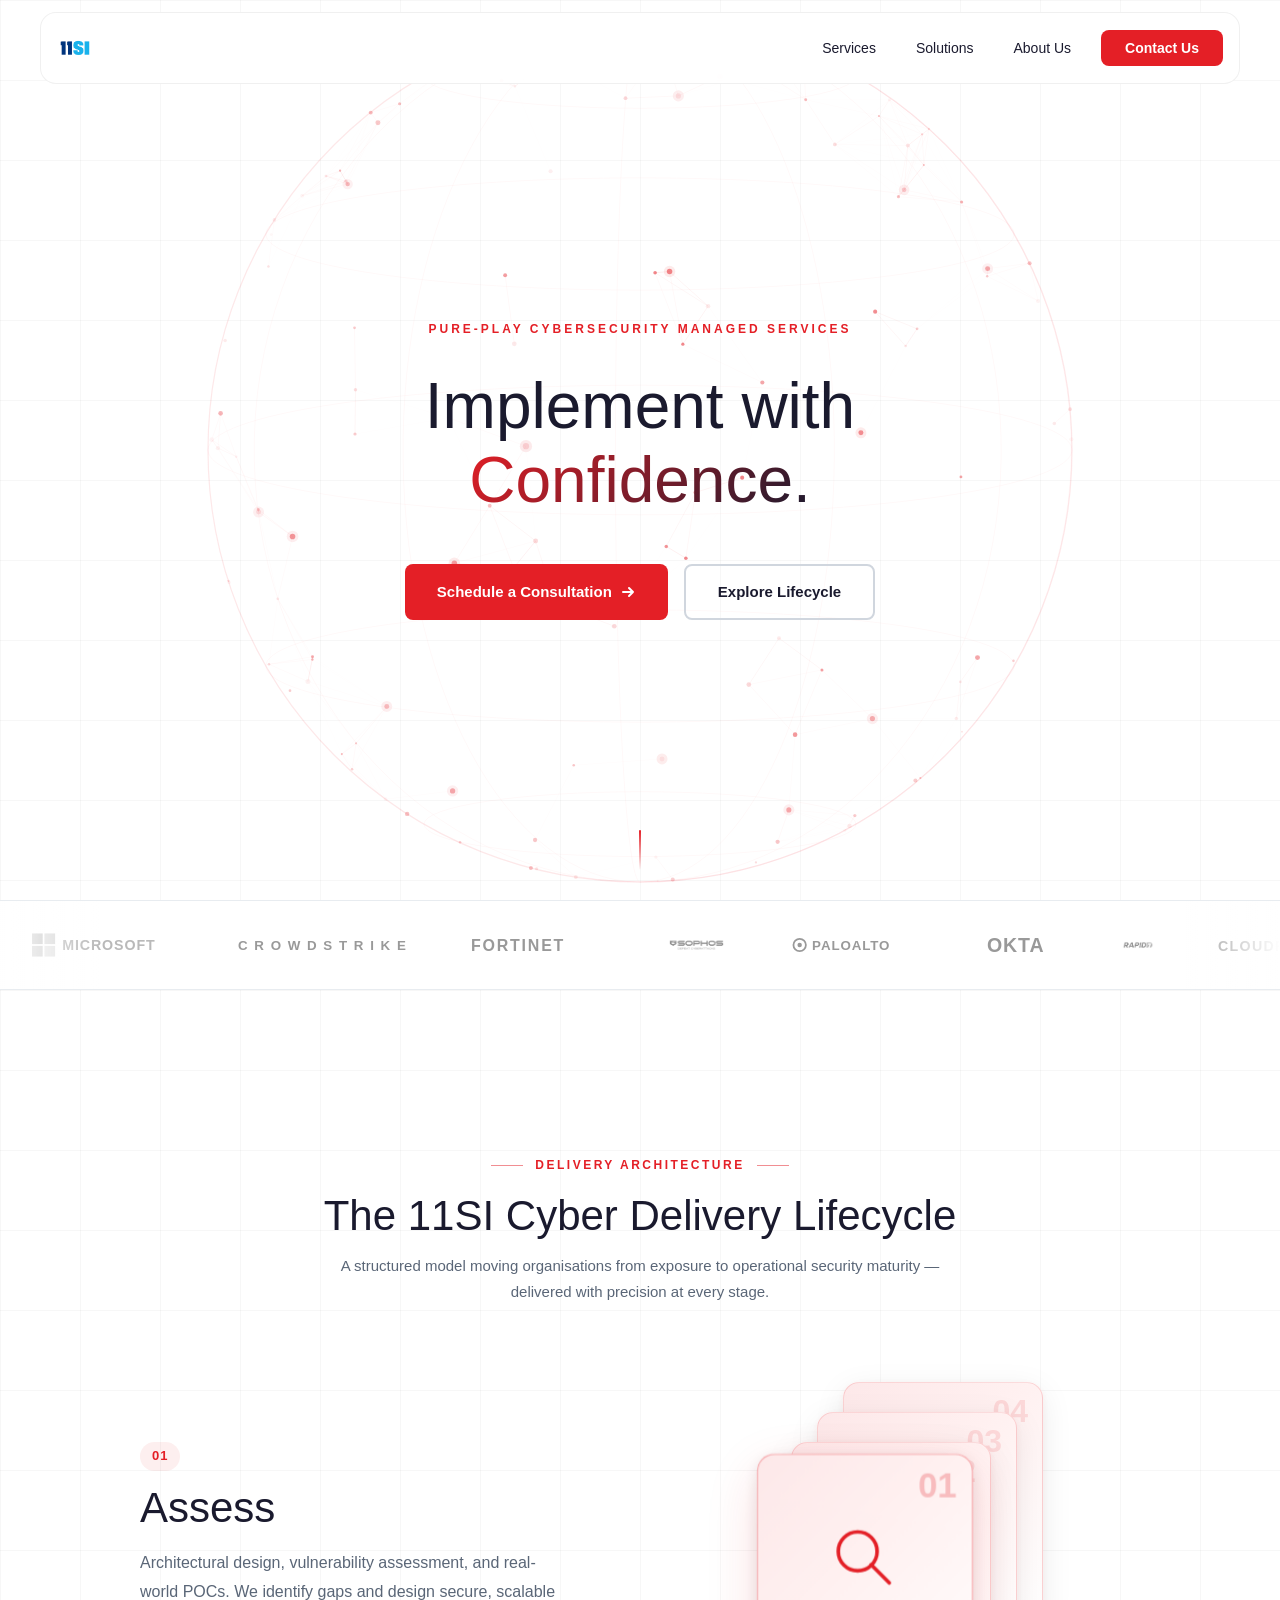
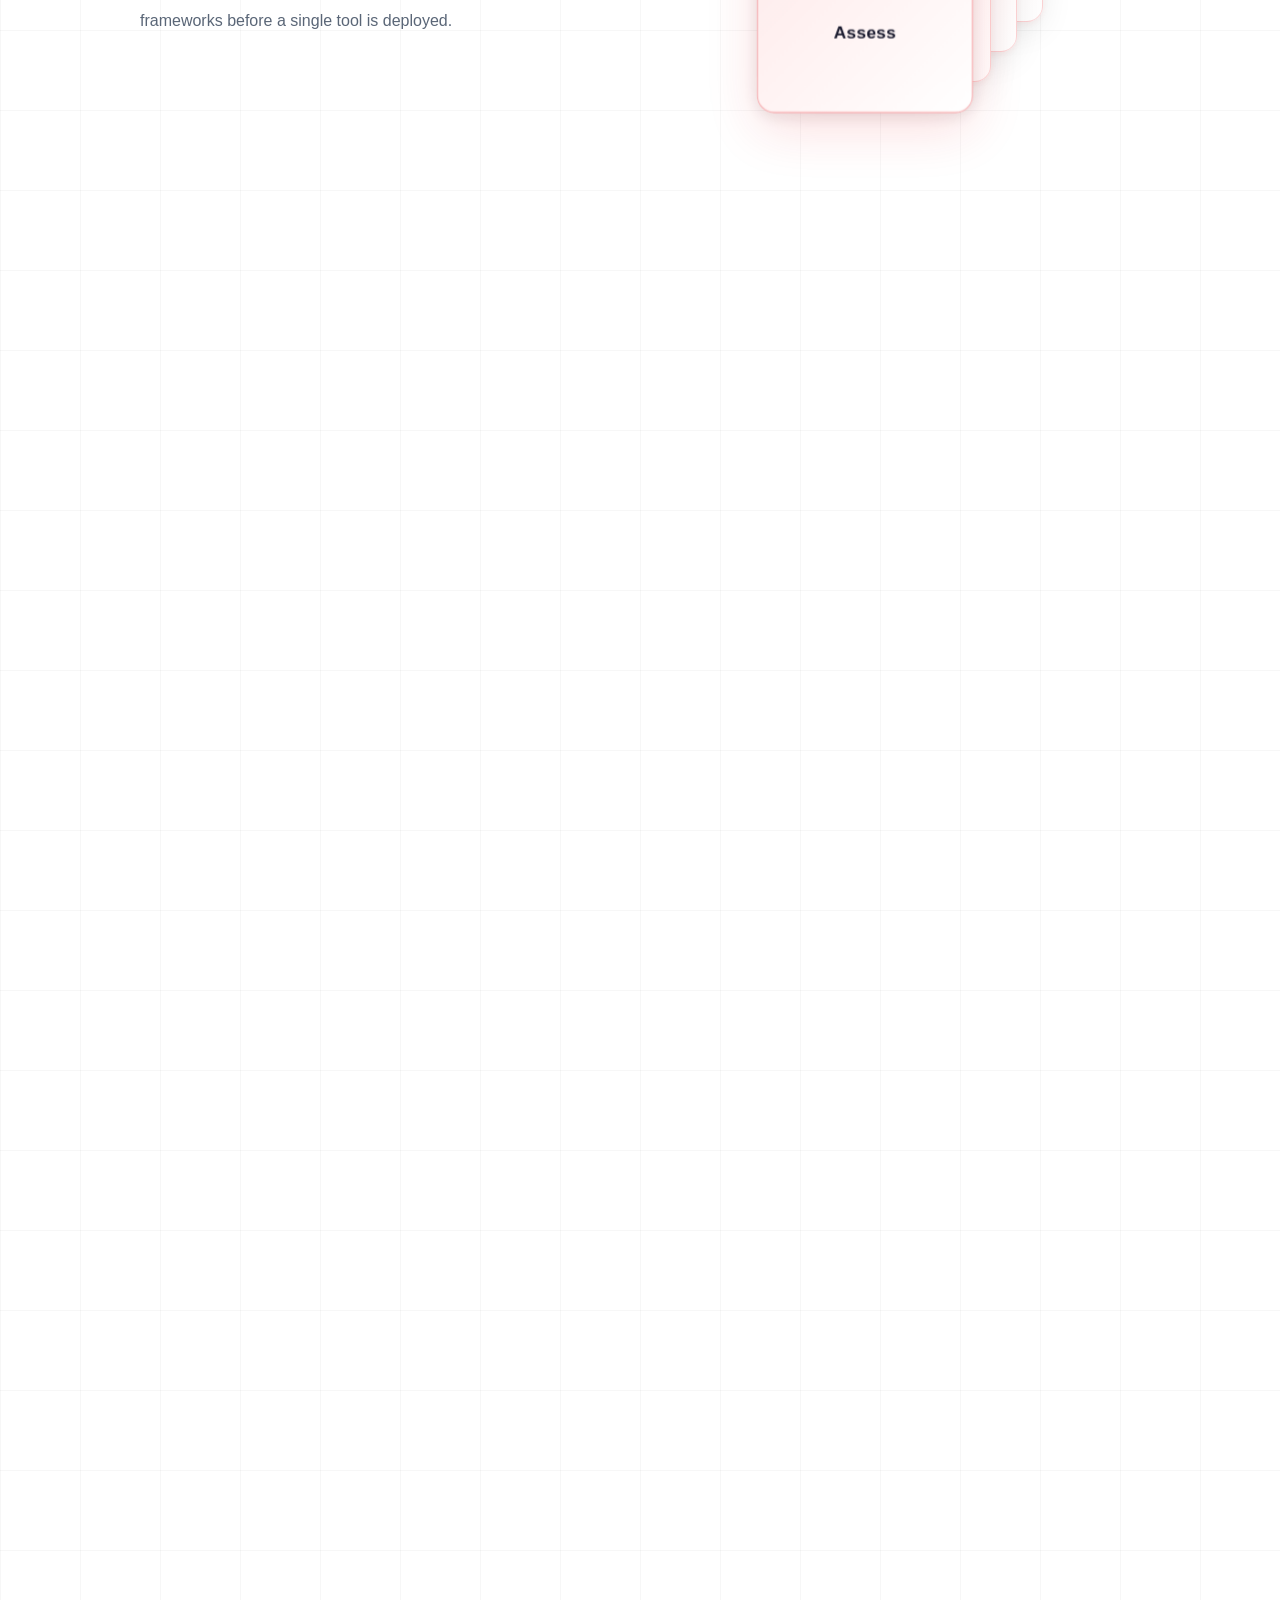
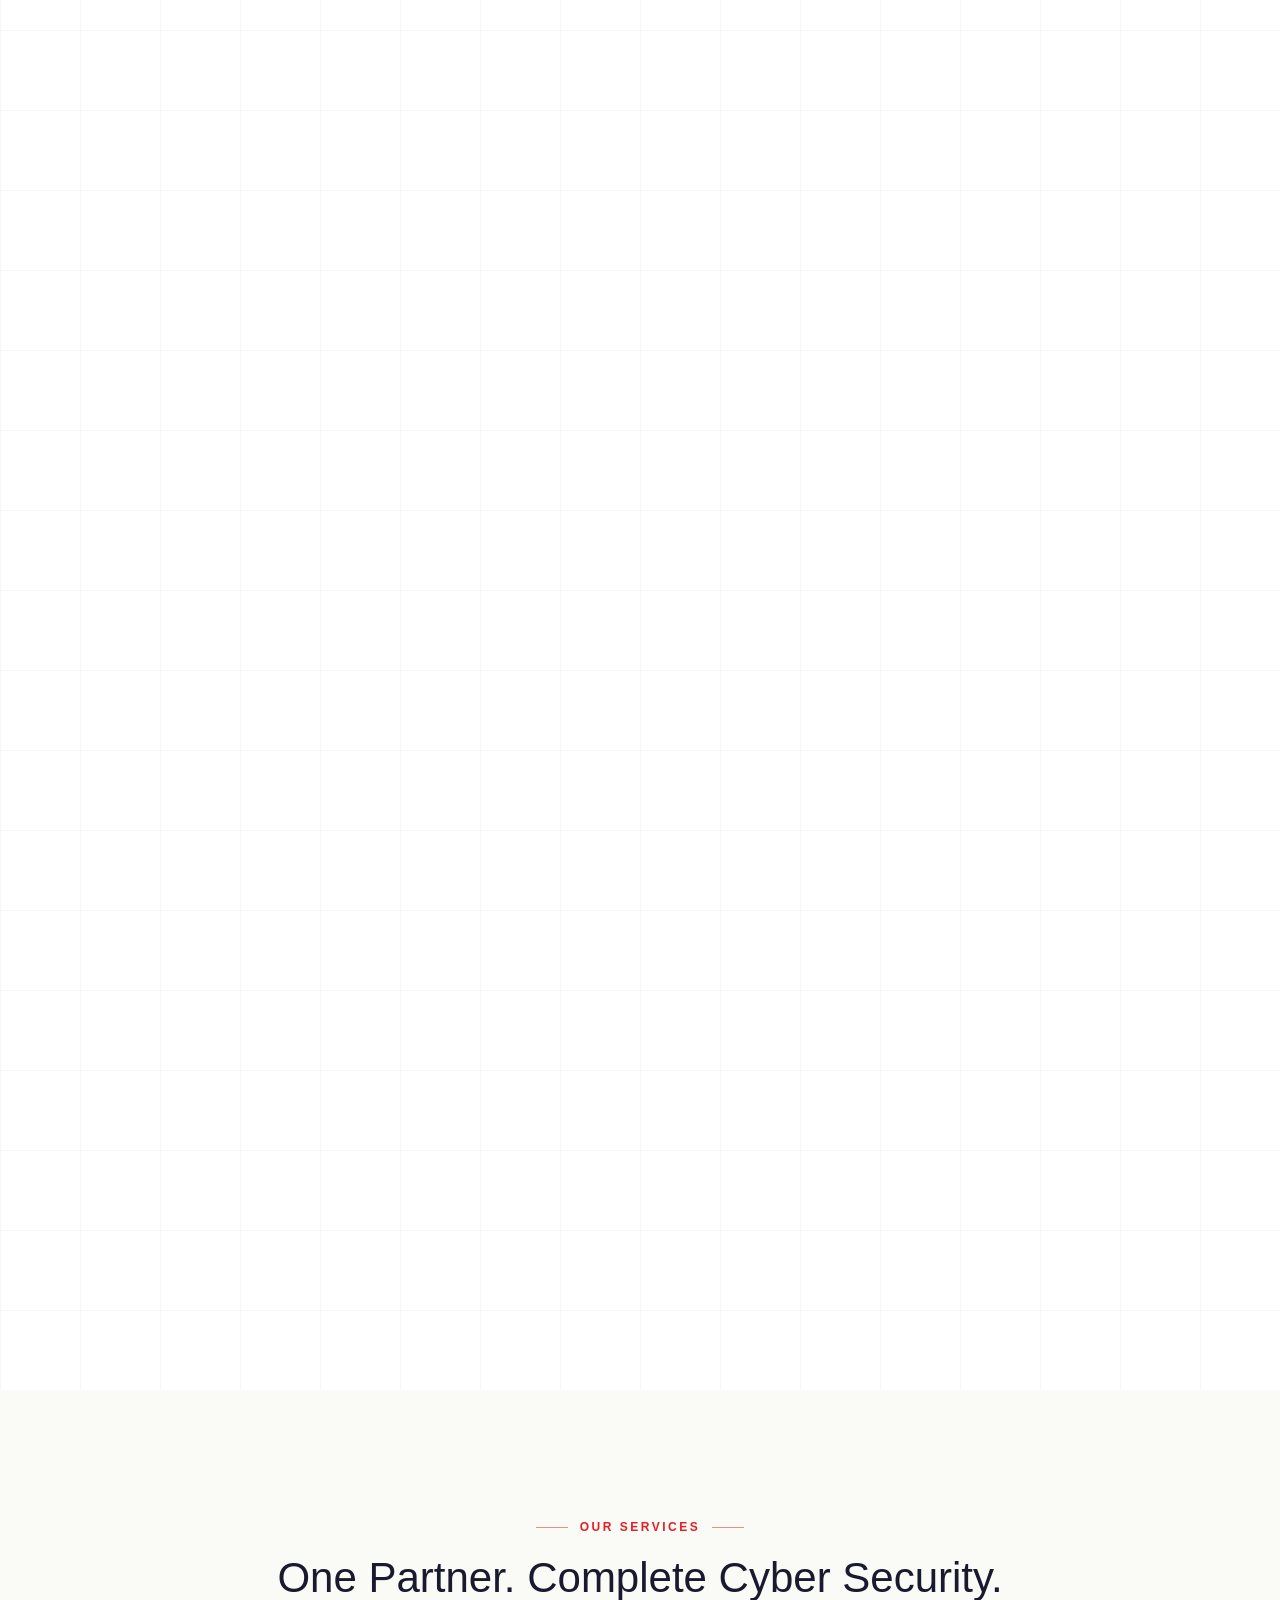
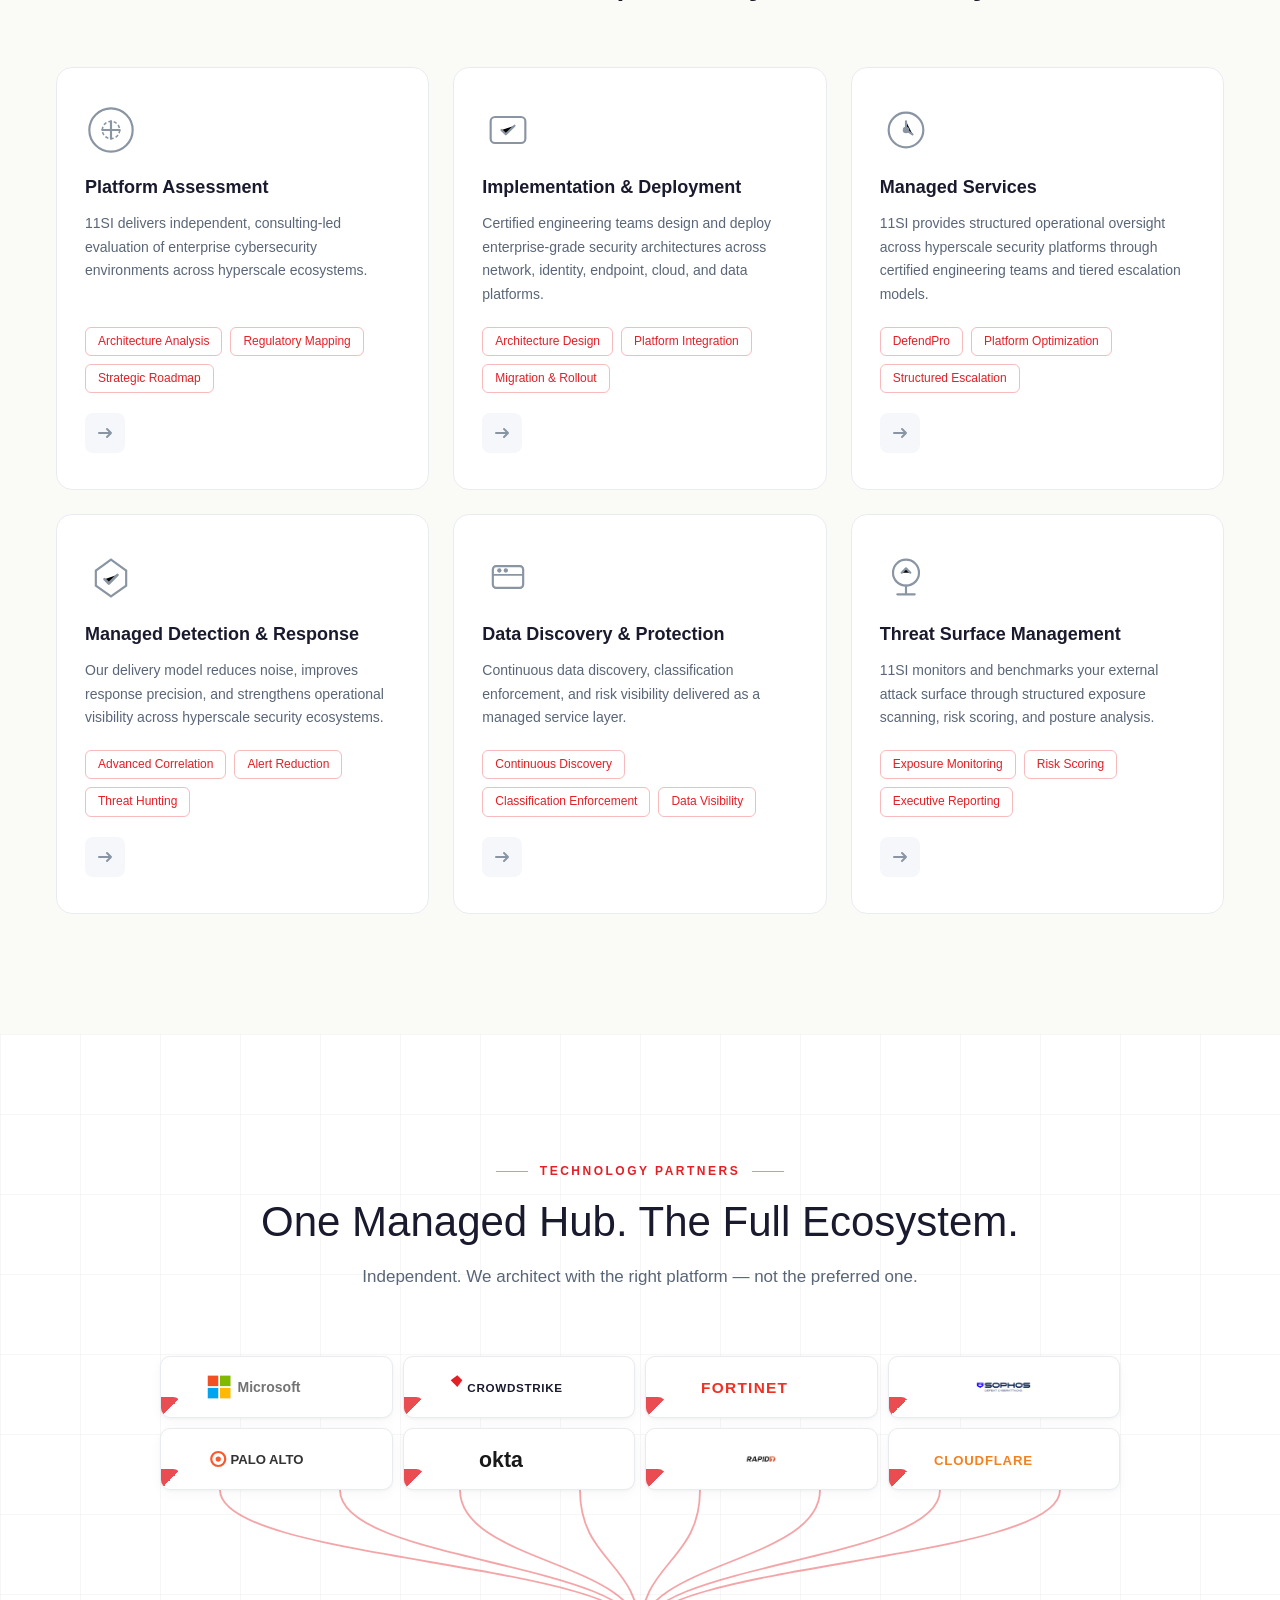
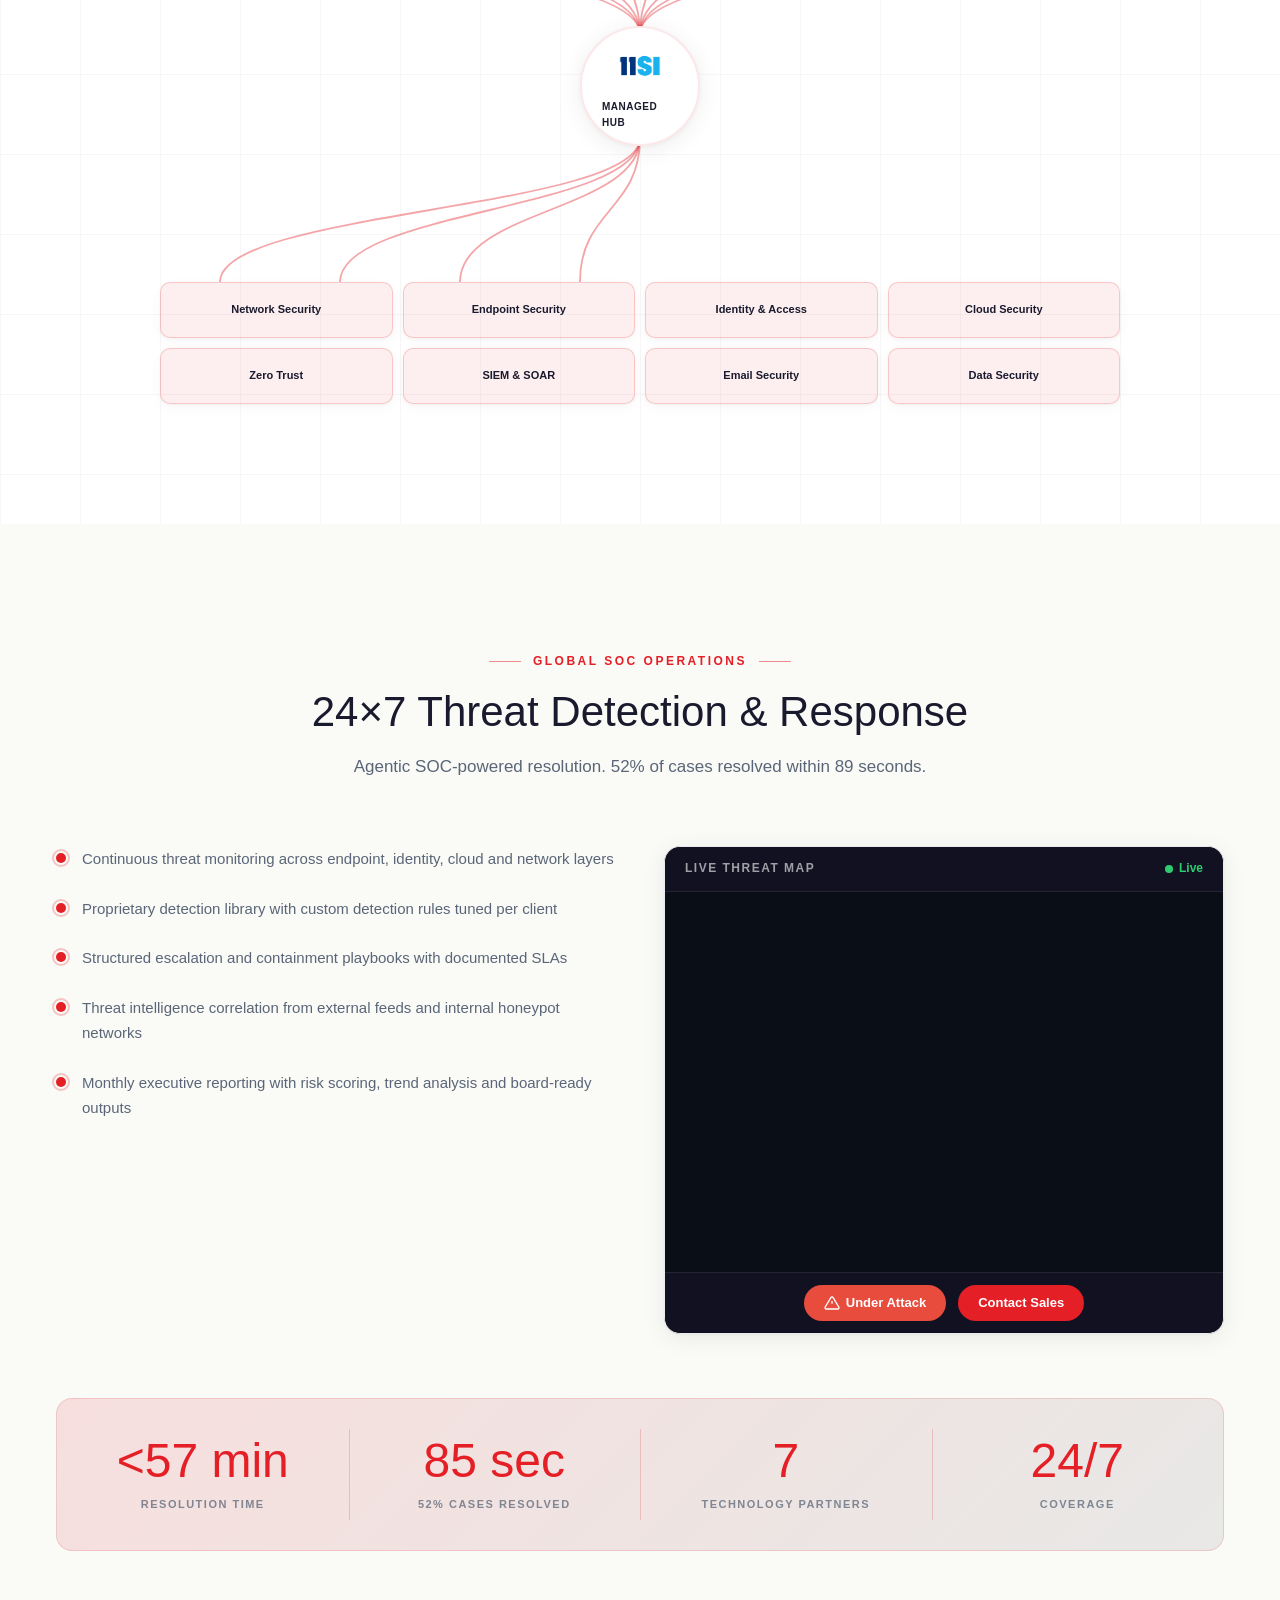
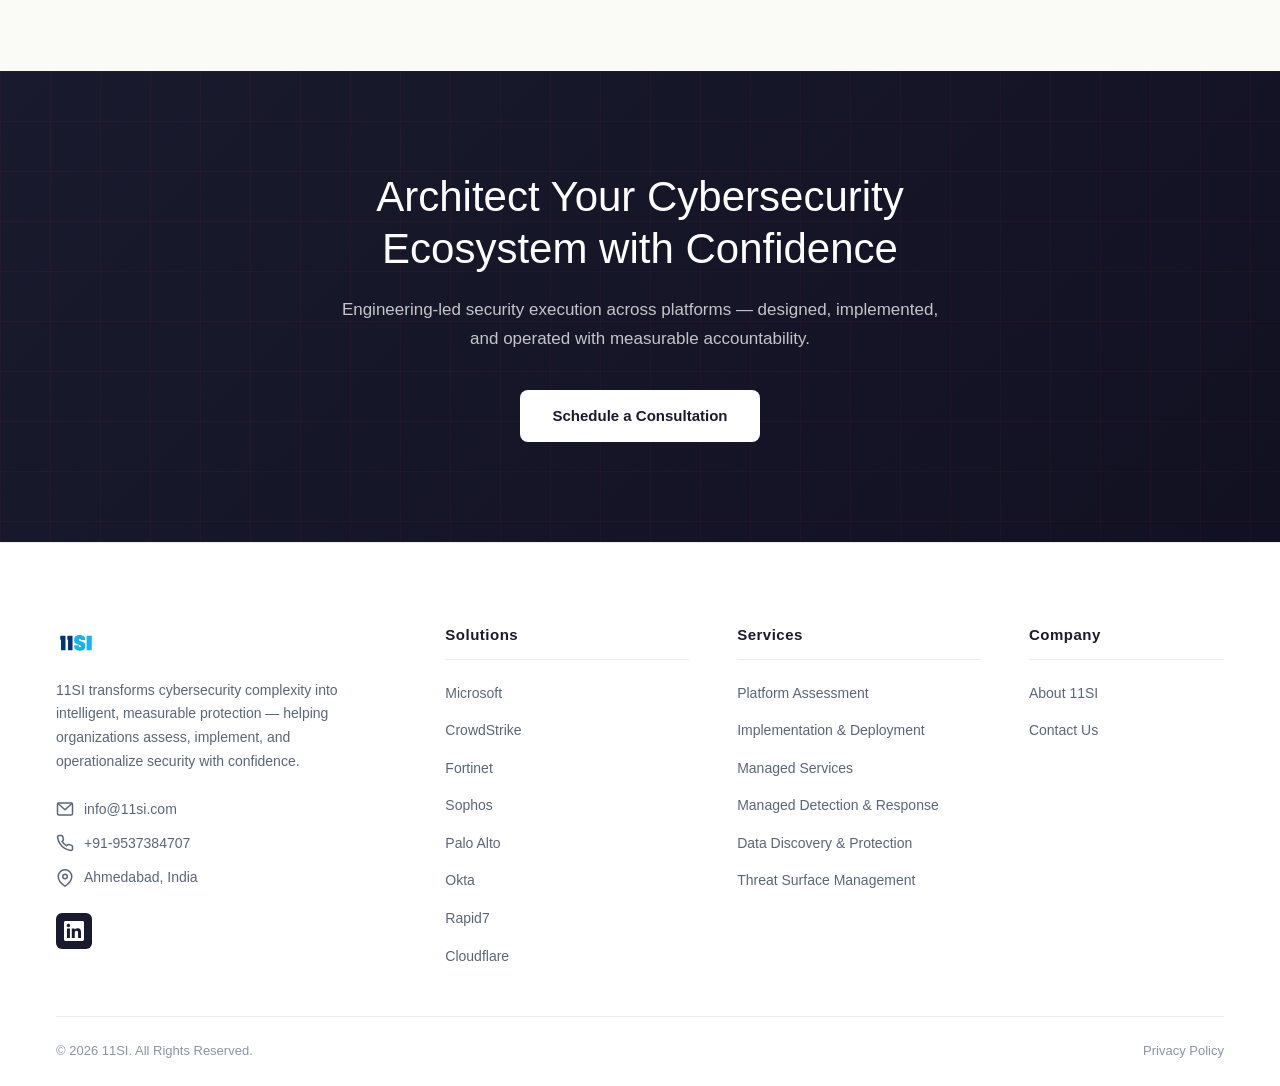
==== commit de9306ac: "V4 revisions: greyed-out marquee logos, card phase numbers, partner brand logos - Marquee: use actua" ====
--- a/index.html
+++ b/index.html
@@ -152,24 +152,24 @@
   <section class="vendor-marquee" aria-label="Technology Partners">
     <div class="marquee-track">
       <div class="marquee-content">
-        <span class="marquee-item marquee-logo"><svg viewBox="0 0 140 30" width="140" height="30"><rect x="0" y="4" width="10" height="10" fill="#F25022"/><rect x="12" y="4" width="10" height="10" fill="#7FBA00"/><rect x="0" y="16" width="10" height="10" fill="#00A4EF"/><rect x="12" y="16" width="10" height="10" fill="#FFB900"/><text x="30" y="21" font-family="'Satoshi',sans-serif" font-size="16" font-weight="600" fill="#5A6677">Microsoft</text></svg></span>
-        <span class="marquee-item marquee-logo"><svg viewBox="0 0 170 30" width="170" height="30"><text x="0" y="21" font-family="'Satoshi',sans-serif" font-size="16" font-weight="800" fill="#5A6677" letter-spacing="0.5">CROWDSTRIKE</text></svg></span>
-        <span class="marquee-item marquee-logo"><svg viewBox="0 0 130 30" width="130" height="30"><text x="0" y="22" font-family="'Satoshi',sans-serif" font-size="17" font-weight="800" fill="#5A6677" letter-spacing="1">F</text><text x="11" y="22" font-family="'Satoshi',sans-serif" font-size="12" font-weight="800" fill="#5A6677" letter-spacing="0.5">O</text><text x="22" y="22" font-family="'Satoshi',sans-serif" font-size="17" font-weight="800" fill="#5A6677" letter-spacing="0.5">RTINET</text></svg></span>
-        <span class="marquee-item marquee-logo"><svg viewBox="0 0 100 30" width="100" height="30"><text x="0" y="21" font-family="'Satoshi',sans-serif" font-size="16" font-weight="700" fill="#5A6677">Sophos</text></svg></span>
-        <span class="marquee-item marquee-logo"><svg viewBox="0 0 130 30" width="130" height="30"><circle cx="10" cy="15" r="6" fill="none" stroke="#5A6677" stroke-width="1.5"/><circle cx="10" cy="15" r="2" fill="#5A6677"/><text x="22" y="21" font-family="'Satoshi',sans-serif" font-size="16" font-weight="700" fill="#5A6677">paloalto</text></svg></span>
-        <span class="marquee-item marquee-logo"><svg viewBox="0 0 70 30" width="70" height="30"><text x="0" y="22" font-family="'Satoshi',sans-serif" font-size="18" font-weight="700" fill="#5A6677">okta</text></svg></span>
-        <span class="marquee-item marquee-logo"><svg viewBox="0 0 110 30" width="110" height="30"><text x="0" y="21" font-family="'Satoshi',sans-serif" font-size="16" font-weight="700" fill="#5A6677">Rapid7</text></svg></span>
-        <span class="marquee-item marquee-logo"><svg viewBox="0 0 150 30" width="150" height="30"><text x="0" y="22" font-family="'Satoshi',sans-serif" font-size="16" font-weight="800" fill="#5A6677" letter-spacing="0.5">CLOUDFLARE</text></svg></span>
+        <span class="marquee-item marquee-logo"><svg viewBox="0 0 160 36" width="160" height="36"><rect x="0" y="5" width="12" height="12" fill="#F25022"/><rect x="14" y="5" width="12" height="12" fill="#7FBA00"/><rect x="0" y="19" width="12" height="12" fill="#00A4EF"/><rect x="14" y="19" width="12" height="12" fill="#FFB900"/><text x="34" y="24" font-family="'Segoe UI','Satoshi',sans-serif" font-size="16" font-weight="600" fill="#737373">Microsoft</text></svg></span>
+        <span class="marquee-item marquee-logo"><svg viewBox="0 0 190 36" width="190" height="36"><text x="0" y="24" font-family="'Satoshi',sans-serif" font-size="15" font-weight="900" fill="#333" letter-spacing="1.2" textLength="190" lengthAdjust="spacing">CROWDSTRIKE</text></svg></span>
+        <span class="marquee-item marquee-logo"><svg viewBox="0 0 150 36" width="150" height="36"><text x="0" y="25" font-family="'Satoshi',sans-serif" font-size="18" font-weight="900" fill="#333" letter-spacing="2">FORTINET</text></svg></span>
+        <span class="marquee-item marquee-logo"><img src="images/sophos-logo.png" alt="Sophos" height="36"></span>
+        <span class="marquee-item marquee-logo"><svg viewBox="0 0 150 36" width="150" height="36"><circle cx="12" cy="18" r="7" fill="none" stroke="#333" stroke-width="2"/><circle cx="12" cy="18" r="2.5" fill="#333"/><text x="26" y="24" font-family="'Satoshi',sans-serif" font-size="15" font-weight="700" fill="#333">paloalto</text></svg></span>
+        <span class="marquee-item marquee-logo"><svg viewBox="0 0 80 36" width="80" height="36"><text x="0" y="26" font-family="'Satoshi',sans-serif" font-size="22" font-weight="700" fill="#333">okta</text></svg></span>
+        <span class="marquee-item marquee-logo"><img src="images/rapid7-logo.png" alt="Rapid7" height="36"></span>
+        <span class="marquee-item marquee-logo"><svg viewBox="0 0 170 36" width="170" height="36"><text x="0" y="25" font-family="'Satoshi',sans-serif" font-size="16" font-weight="900" fill="#333" letter-spacing="1.5">CLOUDFLARE</text></svg></span>
       </div>
       <div class="marquee-content" aria-hidden="true">
-        <span class="marquee-item marquee-logo"><svg viewBox="0 0 140 30" width="140" height="30"><rect x="0" y="4" width="10" height="10" fill="#F25022"/><rect x="12" y="4" width="10" height="10" fill="#7FBA00"/><rect x="0" y="16" width="10" height="10" fill="#00A4EF"/><rect x="12" y="16" width="10" height="10" fill="#FFB900"/><text x="30" y="21" font-family="'Satoshi',sans-serif" font-size="16" font-weight="600" fill="#5A6677">Microsoft</text></svg></span>
-        <span class="marquee-item marquee-logo"><svg viewBox="0 0 170 30" width="170" height="30"><text x="0" y="21" font-family="'Satoshi',sans-serif" font-size="16" font-weight="800" fill="#5A6677" letter-spacing="0.5">CROWDSTRIKE</text></svg></span>
-        <span class="marquee-item marquee-logo"><svg viewBox="0 0 130 30" width="130" height="30"><text x="0" y="22" font-family="'Satoshi',sans-serif" font-size="17" font-weight="800" fill="#5A6677" letter-spacing="1">F</text><text x="11" y="22" font-family="'Satoshi',sans-serif" font-size="12" font-weight="800" fill="#5A6677" letter-spacing="0.5">O</text><text x="22" y="22" font-family="'Satoshi',sans-serif" font-size="17" font-weight="800" fill="#5A6677" letter-spacing="0.5">RTINET</text></svg></span>
-        <span class="marquee-item marquee-logo"><svg viewBox="0 0 100 30" width="100" height="30"><text x="0" y="21" font-family="'Satoshi',sans-serif" font-size="16" font-weight="700" fill="#5A6677">Sophos</text></svg></span>
-        <span class="marquee-item marquee-logo"><svg viewBox="0 0 130 30" width="130" height="30"><circle cx="10" cy="15" r="6" fill="none" stroke="#5A6677" stroke-width="1.5"/><circle cx="10" cy="15" r="2" fill="#5A6677"/><text x="22" y="21" font-family="'Satoshi',sans-serif" font-size="16" font-weight="700" fill="#5A6677">paloalto</text></svg></span>
-        <span class="marquee-item marquee-logo"><svg viewBox="0 0 70 30" width="70" height="30"><text x="0" y="22" font-family="'Satoshi',sans-serif" font-size="18" font-weight="700" fill="#5A6677">okta</text></svg></span>
-        <span class="marquee-item marquee-logo"><svg viewBox="0 0 110 30" width="110" height="30"><text x="0" y="21" font-family="'Satoshi',sans-serif" font-size="16" font-weight="700" fill="#5A6677">Rapid7</text></svg></span>
-        <span class="marquee-item marquee-logo"><svg viewBox="0 0 150 30" width="150" height="30"><text x="0" y="22" font-family="'Satoshi',sans-serif" font-size="16" font-weight="800" fill="#5A6677" letter-spacing="0.5">CLOUDFLARE</text></svg></span>
+        <span class="marquee-item marquee-logo"><svg viewBox="0 0 160 36" width="160" height="36"><rect x="0" y="5" width="12" height="12" fill="#F25022"/><rect x="14" y="5" width="12" height="12" fill="#7FBA00"/><rect x="0" y="19" width="12" height="12" fill="#00A4EF"/><rect x="14" y="19" width="12" height="12" fill="#FFB900"/><text x="34" y="24" font-family="'Segoe UI','Satoshi',sans-serif" font-size="16" font-weight="600" fill="#737373">Microsoft</text></svg></span>
+        <span class="marquee-item marquee-logo"><svg viewBox="0 0 190 36" width="190" height="36"><text x="0" y="24" font-family="'Satoshi',sans-serif" font-size="15" font-weight="900" fill="#333" letter-spacing="1.2" textLength="190" lengthAdjust="spacing">CROWDSTRIKE</text></svg></span>
+        <span class="marquee-item marquee-logo"><svg viewBox="0 0 150 36" width="150" height="36"><text x="0" y="25" font-family="'Satoshi',sans-serif" font-size="18" font-weight="900" fill="#333" letter-spacing="2">FORTINET</text></svg></span>
+        <span class="marquee-item marquee-logo"><img src="images/sophos-logo.png" alt="Sophos" height="36"></span>
+        <span class="marquee-item marquee-logo"><svg viewBox="0 0 150 36" width="150" height="36"><circle cx="12" cy="18" r="7" fill="none" stroke="#333" stroke-width="2"/><circle cx="12" cy="18" r="2.5" fill="#333"/><text x="26" y="24" font-family="'Satoshi',sans-serif" font-size="15" font-weight="700" fill="#333">paloalto</text></svg></span>
+        <span class="marquee-item marquee-logo"><svg viewBox="0 0 80 36" width="80" height="36"><text x="0" y="26" font-family="'Satoshi',sans-serif" font-size="22" font-weight="700" fill="#333">okta</text></svg></span>
+        <span class="marquee-item marquee-logo"><img src="images/rapid7-logo.png" alt="Rapid7" height="36"></span>
+        <span class="marquee-item marquee-logo"><svg viewBox="0 0 170 36" width="170" height="36"><text x="0" y="25" font-family="'Satoshi',sans-serif" font-size="16" font-weight="900" fill="#333" letter-spacing="1.5">CLOUDFLARE</text></svg></span>
       </div>
     </div>
   </section>
@@ -210,6 +210,7 @@
             <div class="card-stack-wrap">
               <div class="card-stack" id="cardStack">
                 <div class="iso-card" data-card="0">
+                  <span class="iso-card-number">01</span>
                   <div class="iso-card-inner">
                     <div class="iso-card-icon">
                       <svg viewBox="0 0 64 64" xmlns="http://www.w3.org/2000/svg"><circle cx="26" cy="26" r="16" fill="none" stroke="var(--color-accent)" stroke-width="3"/><line x1="37" y1="37" x2="52" y2="52" stroke="var(--color-accent)" stroke-width="3" stroke-linecap="round"/></svg>
@@ -218,6 +219,7 @@
                   </div>
                 </div>
                 <div class="iso-card" data-card="1">
+                  <span class="iso-card-number">02</span>
                   <div class="iso-card-inner">
                     <div class="iso-card-icon">
                       <svg viewBox="0 0 64 64" xmlns="http://www.w3.org/2000/svg"><circle cx="24" cy="24" r="10" fill="none" stroke="var(--color-accent)" stroke-width="2.5"/><circle cx="24" cy="24" r="3" fill="var(--color-accent)"/><rect x="21" y="12" width="6" height="4" rx="1" fill="var(--color-accent)"/><rect x="21" y="32" width="6" height="4" rx="1" fill="var(--color-accent)"/><rect x="12" y="21" width="4" height="6" rx="1" fill="var(--color-accent)"/><rect x="32" y="21" width="4" height="6" rx="1" fill="var(--color-accent)"/><circle cx="44" cy="44" r="8" fill="none" stroke="var(--color-accent)" stroke-width="2.5"/><circle cx="44" cy="44" r="2.5" fill="var(--color-accent)"/><rect x="41" y="34" width="6" height="3" rx="1" fill="var(--color-accent)"/><rect x="41" y="50" width="6" height="3" rx="1" fill="var(--color-accent)"/></svg>
@@ -226,6 +228,7 @@
                   </div>
                 </div>
                 <div class="iso-card" data-card="2">
+                  <span class="iso-card-number">03</span>
                   <div class="iso-card-inner">
                     <div class="iso-card-icon">
                       <svg viewBox="0 0 64 64" xmlns="http://www.w3.org/2000/svg"><circle cx="28" cy="28" r="12" fill="none" stroke="var(--color-accent)" stroke-width="2.5"/><circle cx="28" cy="28" r="4" fill="var(--color-accent)"/><rect x="25" y="14" width="6" height="4" rx="1" fill="var(--color-accent)"/><rect x="25" y="38" width="6" height="4" rx="1" fill="var(--color-accent)"/><rect x="14" y="25" width="4" height="6" rx="1" fill="var(--color-accent)"/><rect x="38" y="25" width="4" height="6" rx="1" fill="var(--color-accent)"/><path d="M46 36l-6 6 2 8 8 2 6-6" fill="none" stroke="var(--color-accent)" stroke-width="2.5" stroke-linecap="round" stroke-linejoin="round"/><path d="M48 38l4 4" stroke="var(--color-accent)" stroke-width="2.5" stroke-linecap="round"/></svg>
@@ -234,6 +237,7 @@
                   </div>
                 </div>
                 <div class="iso-card" data-card="3">
+                  <span class="iso-card-number">04</span>
                   <div class="iso-card-inner">
                     <div class="iso-card-icon">
                       <svg viewBox="0 0 64 64" xmlns="http://www.w3.org/2000/svg"><path d="M32 6 L56 18 V38 Q56 54 32 60 Q8 54 8 38 V18 Z" fill="none" stroke="var(--color-accent)" stroke-width="3" stroke-linejoin="round"/><polyline points="22,32 28,38 42,24" fill="none" stroke="var(--color-accent)" stroke-width="3" stroke-linecap="round" stroke-linejoin="round"/></svg>
@@ -338,14 +342,14 @@
 
       <div class="hub-flow reveal-on-scroll">
         <div class="hub-row hub-vendors-row">
-          <div class="hub-box hub-vendor-logo"><svg viewBox="0 0 120 28" width="120" height="28"><rect x="0" y="3" width="10" height="10" fill="#F25022"/><rect x="11" y="3" width="10" height="10" fill="#7FBA00"/><rect x="0" y="14" width="10" height="10" fill="#00A4EF"/><rect x="11" y="14" width="10" height="10" fill="#FFB900"/><text x="28" y="19" font-family="'Satoshi',sans-serif" font-size="13" font-weight="600" fill="#5A6677">Microsoft</text></svg></div>
-          <div class="hub-box hub-vendor-logo"><svg viewBox="0 0 130 28" width="130" height="28"><text x="0" y="19" font-family="'Satoshi',sans-serif" font-size="13" font-weight="800" fill="#5A6677" letter-spacing="0.5">CROWDSTRIKE</text></svg></div>
-          <div class="hub-box hub-vendor-logo"><svg viewBox="0 0 100 28" width="100" height="28"><text x="0" y="19" font-family="'Satoshi',sans-serif" font-size="14" font-weight="800" fill="#5A6677" letter-spacing="0.8">FORTINET</text></svg></div>
-          <div class="hub-box hub-vendor-logo"><svg viewBox="0 0 80 28" width="80" height="28"><text x="0" y="19" font-family="'Satoshi',sans-serif" font-size="14" font-weight="700" fill="#5A6677">Sophos</text></svg></div>
-          <div class="hub-box hub-vendor-logo"><svg viewBox="0 0 100 28" width="100" height="28"><circle cx="10" cy="14" r="5" fill="none" stroke="#5A6677" stroke-width="1.5"/><circle cx="10" cy="14" r="1.5" fill="#5A6677"/><text x="20" y="19" font-family="'Satoshi',sans-serif" font-size="13" font-weight="700" fill="#5A6677">paloalto</text></svg></div>
-          <div class="hub-box hub-vendor-logo"><svg viewBox="0 0 60 28" width="60" height="28"><text x="0" y="20" font-family="'Satoshi',sans-serif" font-size="16" font-weight="700" fill="#5A6677">okta</text></svg></div>
-          <div class="hub-box hub-vendor-logo"><svg viewBox="0 0 80 28" width="80" height="28"><text x="0" y="19" font-family="'Satoshi',sans-serif" font-size="14" font-weight="700" fill="#5A6677">Rapid7</text></svg></div>
-          <div class="hub-box hub-vendor-logo"><svg viewBox="0 0 120 28" width="120" height="28"><text x="0" y="19" font-family="'Satoshi',sans-serif" font-size="13" font-weight="800" fill="#5A6677" letter-spacing="0.5">CLOUDFLARE</text></svg></div>
+          <div class="hub-box hub-vendor-logo"><svg viewBox="0 0 160 36" width="140" height="32"><rect x="2" y="5" width="12" height="12" fill="#F25022"/><rect x="16" y="5" width="12" height="12" fill="#7FBA00"/><rect x="2" y="19" width="12" height="12" fill="#00A4EF"/><rect x="16" y="19" width="12" height="12" fill="#FFB900"/><text x="36" y="24" font-family="'Segoe UI','Satoshi',sans-serif" font-size="16" font-weight="600" fill="#737373">Microsoft</text></svg></div>
+          <div class="hub-box hub-vendor-logo"><svg viewBox="0 0 180 36" width="150" height="32"><path d="M8 10 L16 4 L22 10 L16 18 Z" fill="#E41F26"/><text x="28" y="24" font-family="'Satoshi',sans-serif" font-size="14" font-weight="800" fill="#1A1A2E" letter-spacing="0.8">CROWDSTRIKE</text></svg></div>
+          <div class="hub-box hub-vendor-logo"><svg viewBox="0 0 140 36" width="120" height="32"><text x="0" y="25" font-family="'Satoshi',sans-serif" font-size="18" font-weight="900" fill="#EE3124" letter-spacing="1.5">FORTINET</text></svg></div>
+          <div class="hub-box hub-vendor-logo"><img src="images/sophos-logo.png" alt="Sophos" height="32"></div>
+          <div class="hub-box hub-vendor-logo"><svg viewBox="0 0 160 36" width="140" height="32"><circle cx="14" cy="18" r="8" fill="none" stroke="#FA582D" stroke-width="2.5"/><circle cx="14" cy="18" r="3" fill="#FA582D"/><text x="28" y="24" font-family="'Satoshi',sans-serif" font-size="15" font-weight="700" fill="#333">PALO ALTO</text></svg></div>
+          <div class="hub-box hub-vendor-logo"><svg viewBox="0 0 90 36" width="80" height="32"><text x="0" y="27" font-family="'Satoshi',sans-serif" font-size="24" font-weight="700" fill="#191919">okta</text></svg></div>
+          <div class="hub-box hub-vendor-logo"><img src="images/rapid7-logo.png" alt="Rapid7" height="32"></div>
+          <div class="hub-box hub-vendor-logo"><svg viewBox="0 0 170 36" width="140" height="32"><text x="0" y="25" font-family="'Satoshi',sans-serif" font-size="16" font-weight="900" fill="#F48120" letter-spacing="1">CLOUDFLARE</text></svg></div>
         </div>
         <div class="hub-curves-wrap">
           <svg class="hub-svg hub-svg-top" viewBox="0 0 800 120" preserveAspectRatio="xMidYMid meet" aria-hidden="true">
--- a/css/styles.css
+++ b/css/styles.css
@@ -319,7 +319,7 @@
   justify-content: center;
   overflow: hidden;
   background: var(--color-white);
-  border-bottom: 1px solid var(--gray-100);
+  margin-bottom: 0;
 }
 
 .hero-bg {
@@ -342,8 +342,9 @@
    ============================================ */
 .vendor-marquee {
   background: var(--color-white);
+  border-top: 1px solid var(--gray-100);
   border-bottom: 1px solid var(--gray-100);
-  padding: 24px 0;
+  padding: 28px 0;
   overflow: hidden;
   position: relative;
 }
@@ -398,10 +399,18 @@
   color: var(--color-primary);
 }
 
-.marquee-logo svg {
+.marquee-logo svg,
+.marquee-logo img {
   display: block;
-  height: 28px;
+  height: 32px;
   width: auto;
+  filter: grayscale(100%) opacity(0.5);
+  transition: filter 0.3s;
+}
+
+.marquee-logo:hover svg,
+.marquee-logo:hover img {
+  filter: grayscale(0%) opacity(1);
 }
 
 @keyframes marqueeScroll {
@@ -664,6 +673,21 @@
   font-weight: 600;
   color: var(--color-primary);
   letter-spacing: 0.3px;
+}
+
+.iso-card-number {
+  position: absolute;
+  top: 12px;
+  right: 14px;
+  font-size: 32px;
+  font-weight: 700;
+  color: rgba(228, 31, 38, 0.12);
+  line-height: 1;
+  pointer-events: none;
+}
+
+.iso-card.active .iso-card-number {
+  color: rgba(228, 31, 38, 0.25);
 }
 
 /* ============================================
@@ -818,10 +842,30 @@
   min-height: 56px;
 }
 
-.hub-vendor-logo svg {
+.hub-vendor-logo svg,
+.hub-vendor-logo img {
   display: block;
   max-width: 100%;
+  max-height: 32px;
   height: auto;
+  object-fit: contain;
+}
+
+.hub-vendor-logo {
+  position: relative;
+  overflow: hidden;
+}
+
+.hub-vendor-logo::after {
+  content: '';
+  position: absolute;
+  bottom: 0;
+  left: 0;
+  width: 20px;
+  height: 20px;
+  background: linear-gradient(135deg, var(--color-accent) 50%, transparent 50%);
+  opacity: 0.8;
+  border-radius: 0 8px 0 0;
 }
 
 .hub-box:hover {
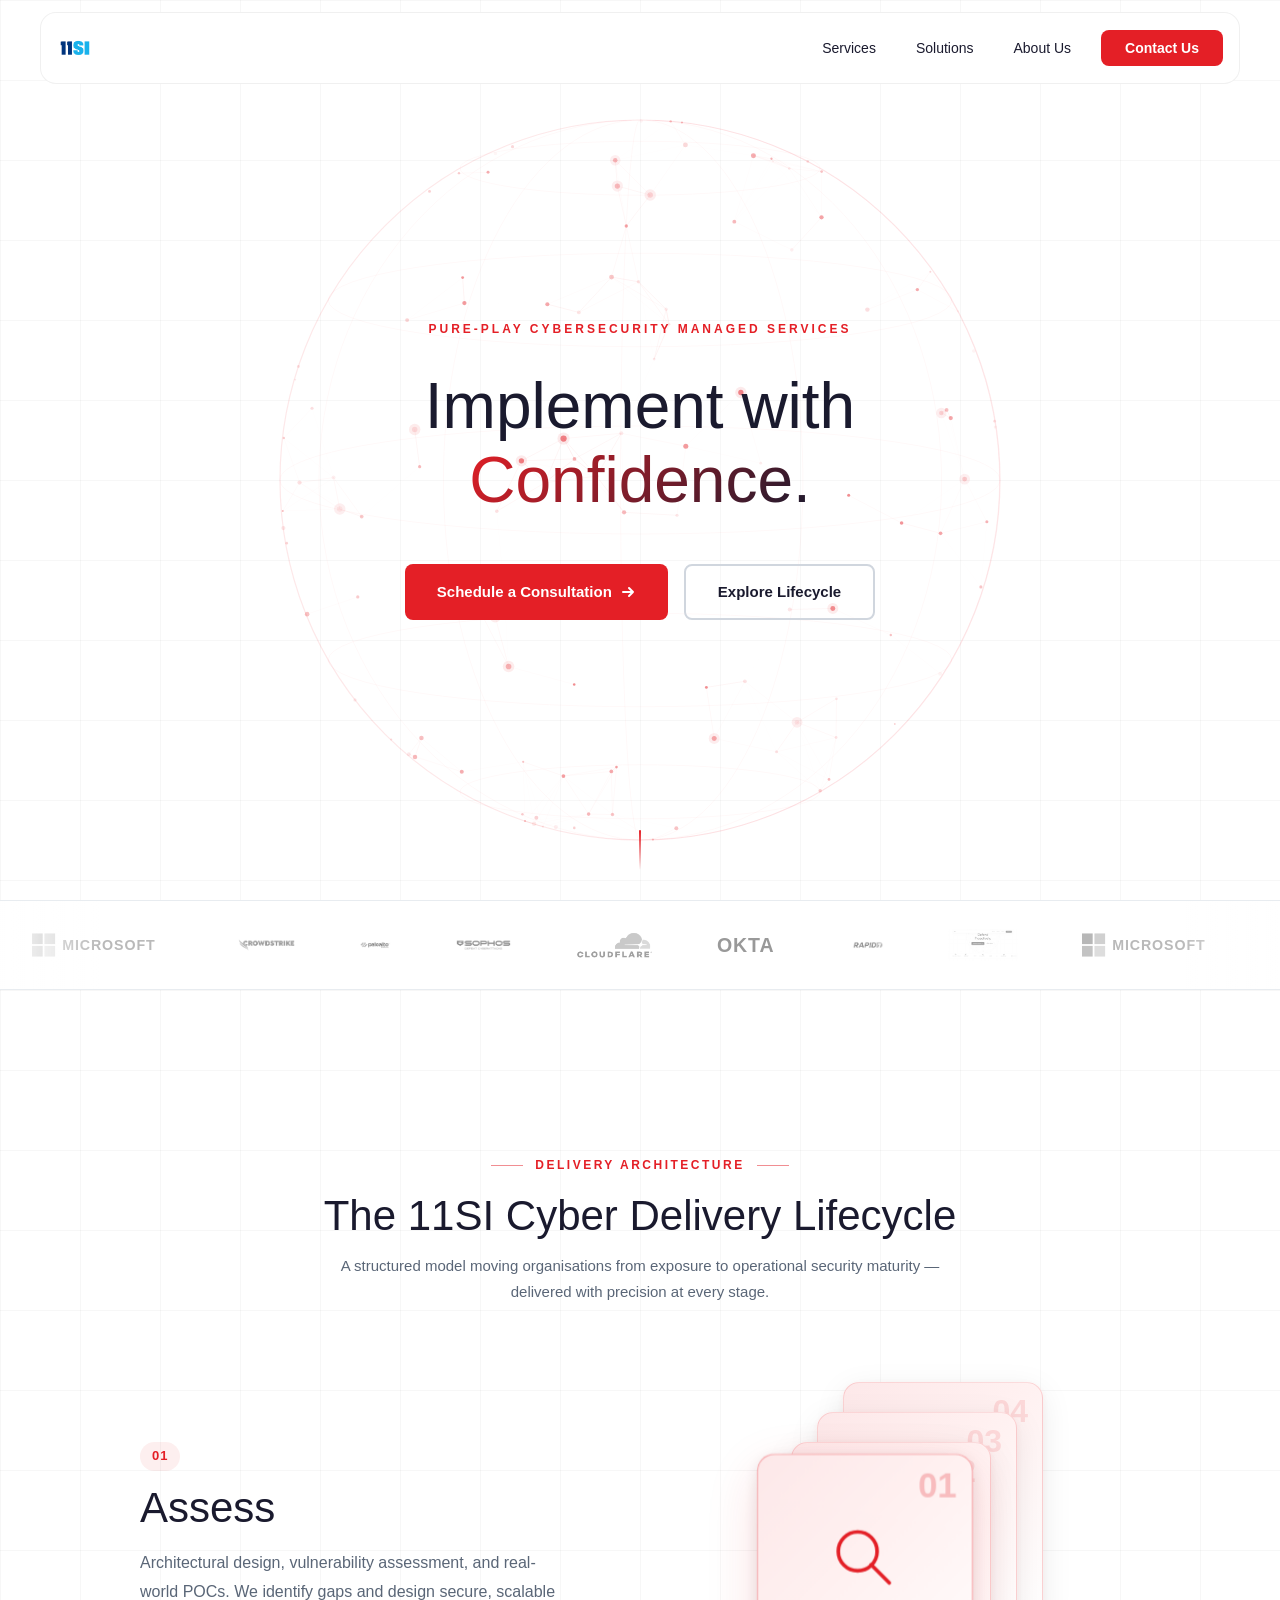
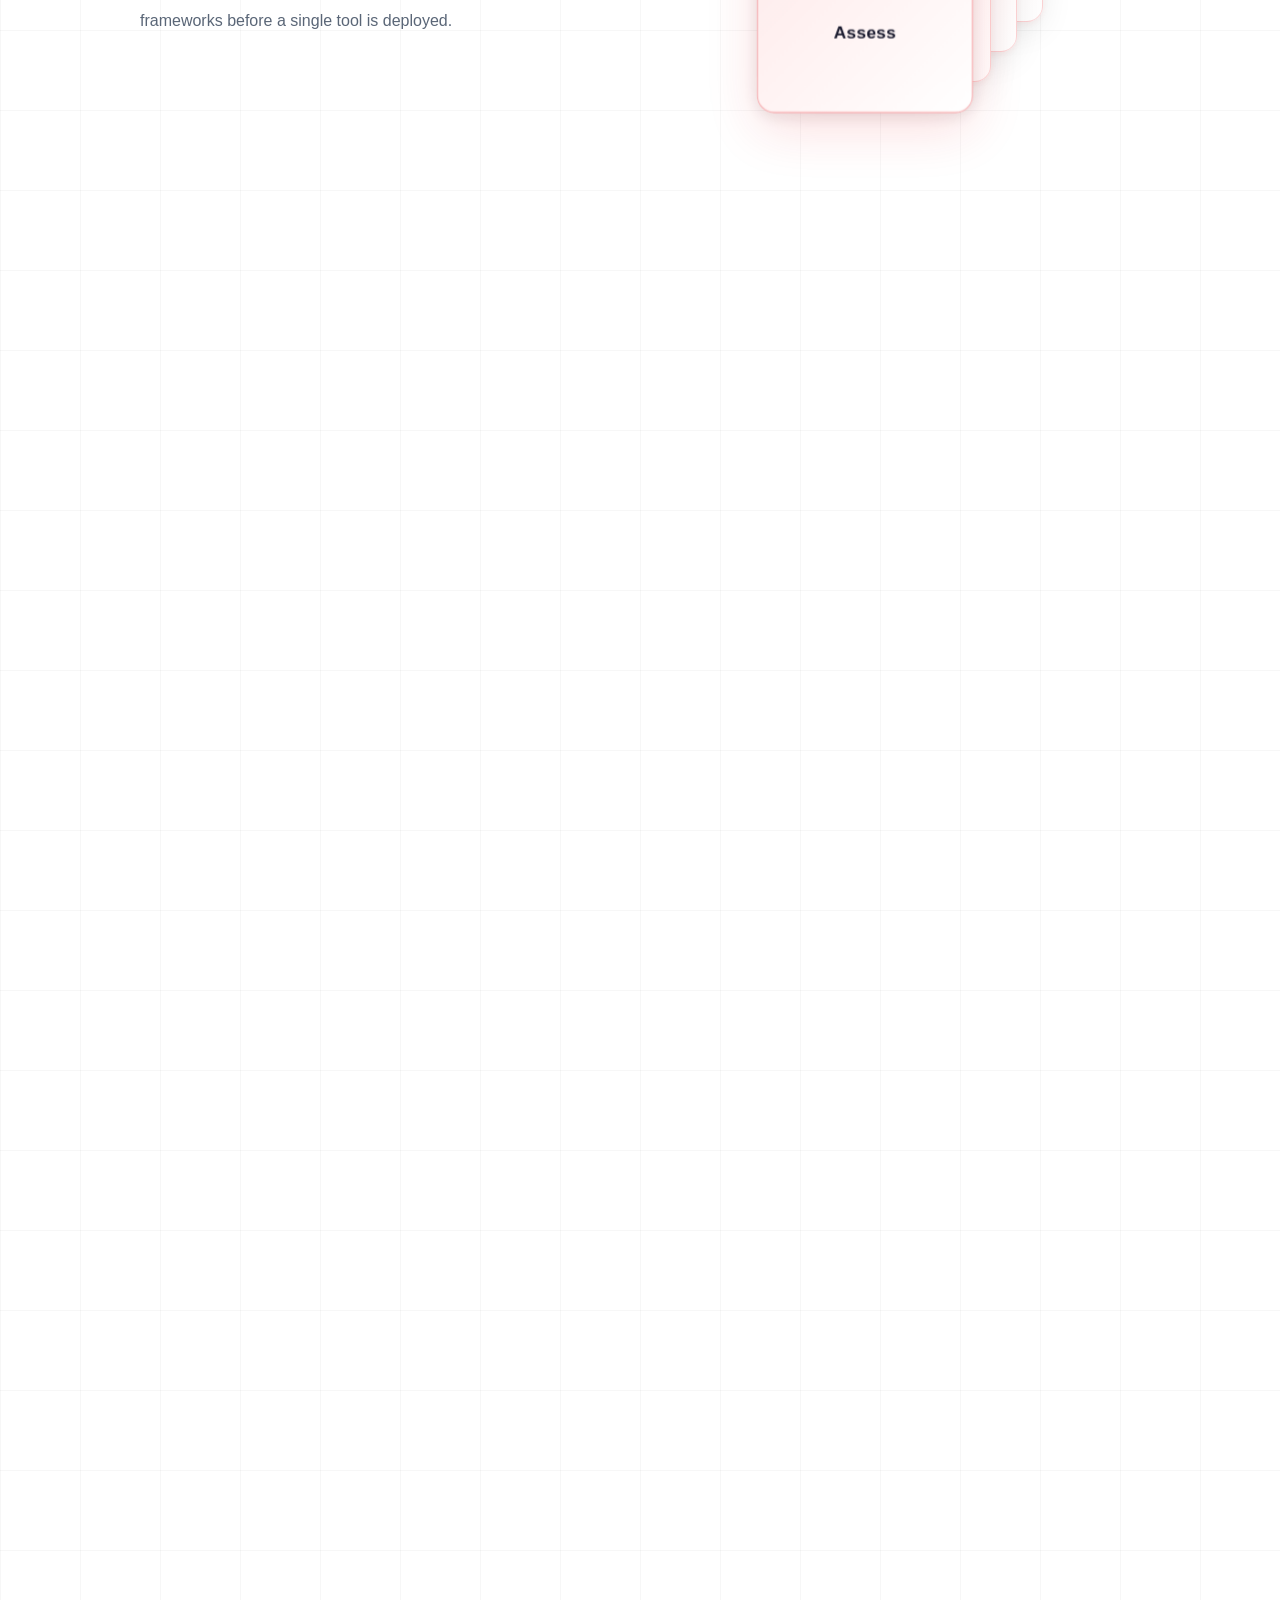
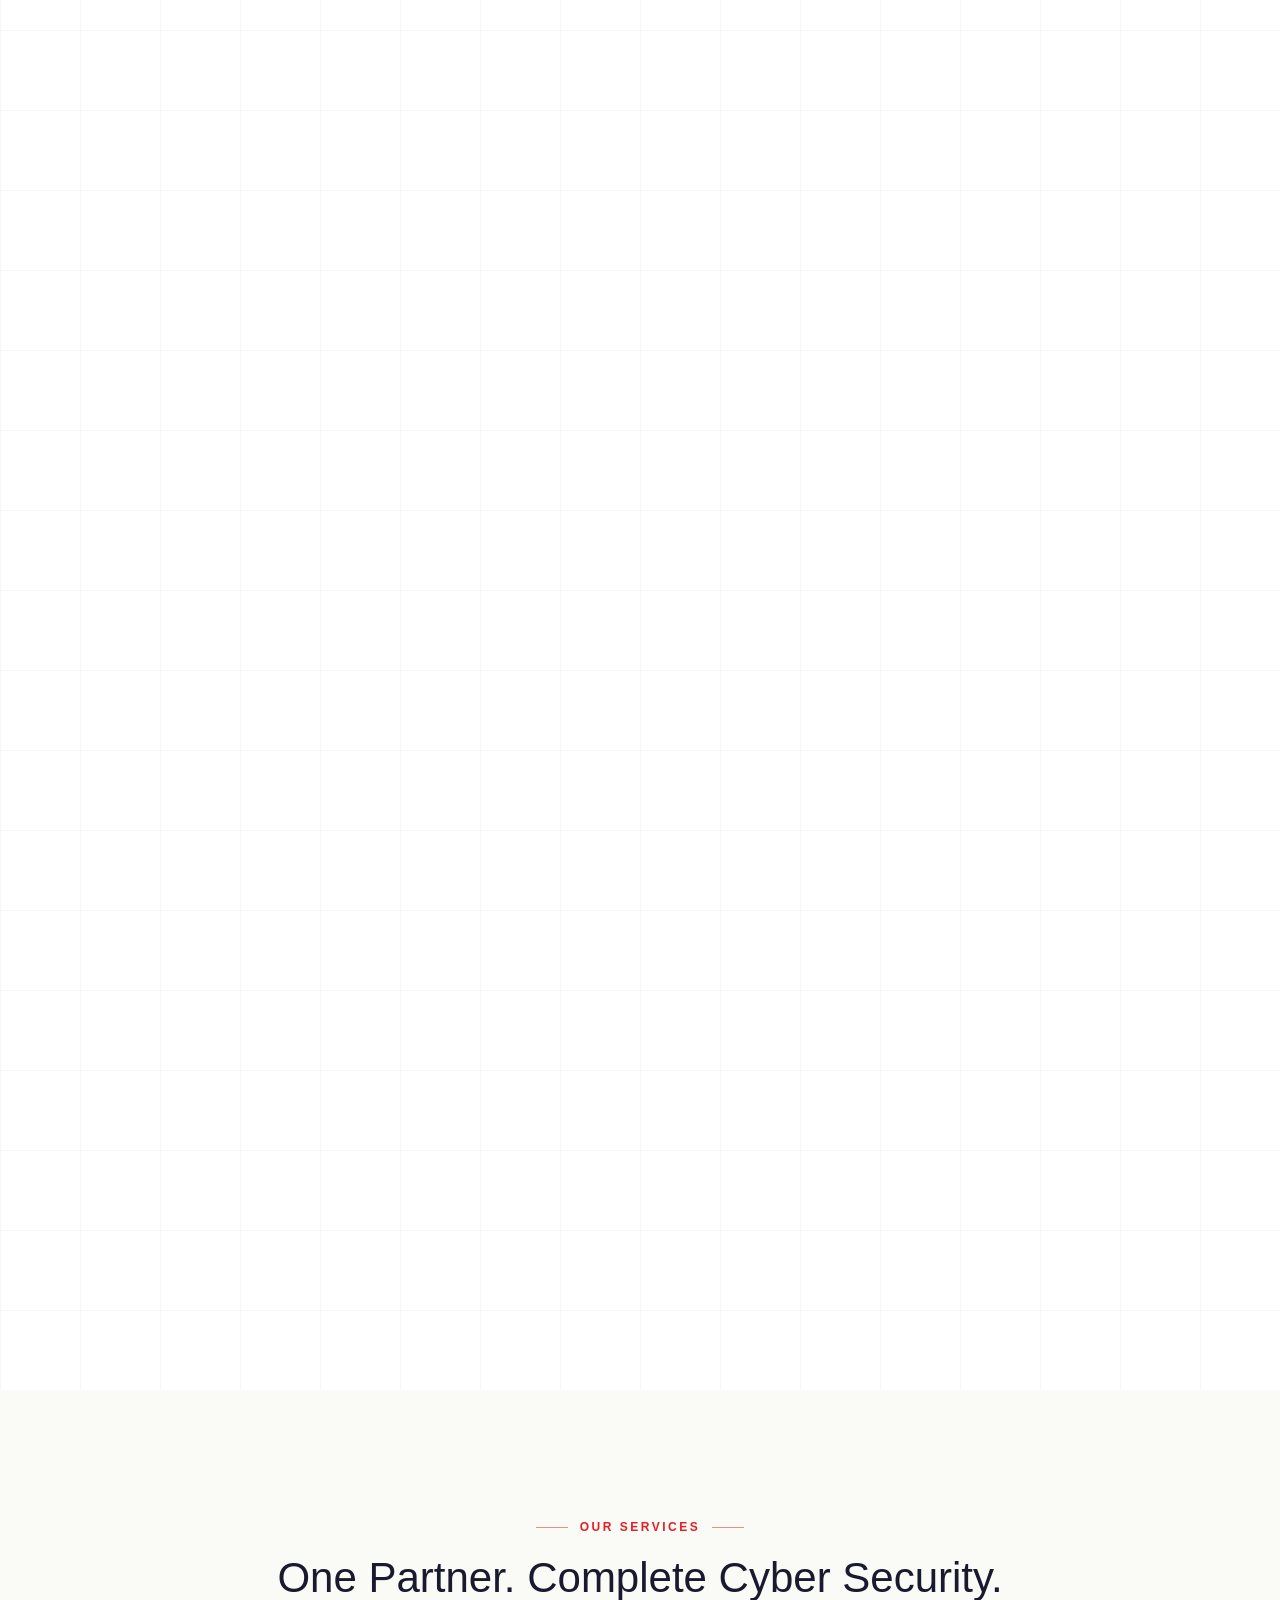
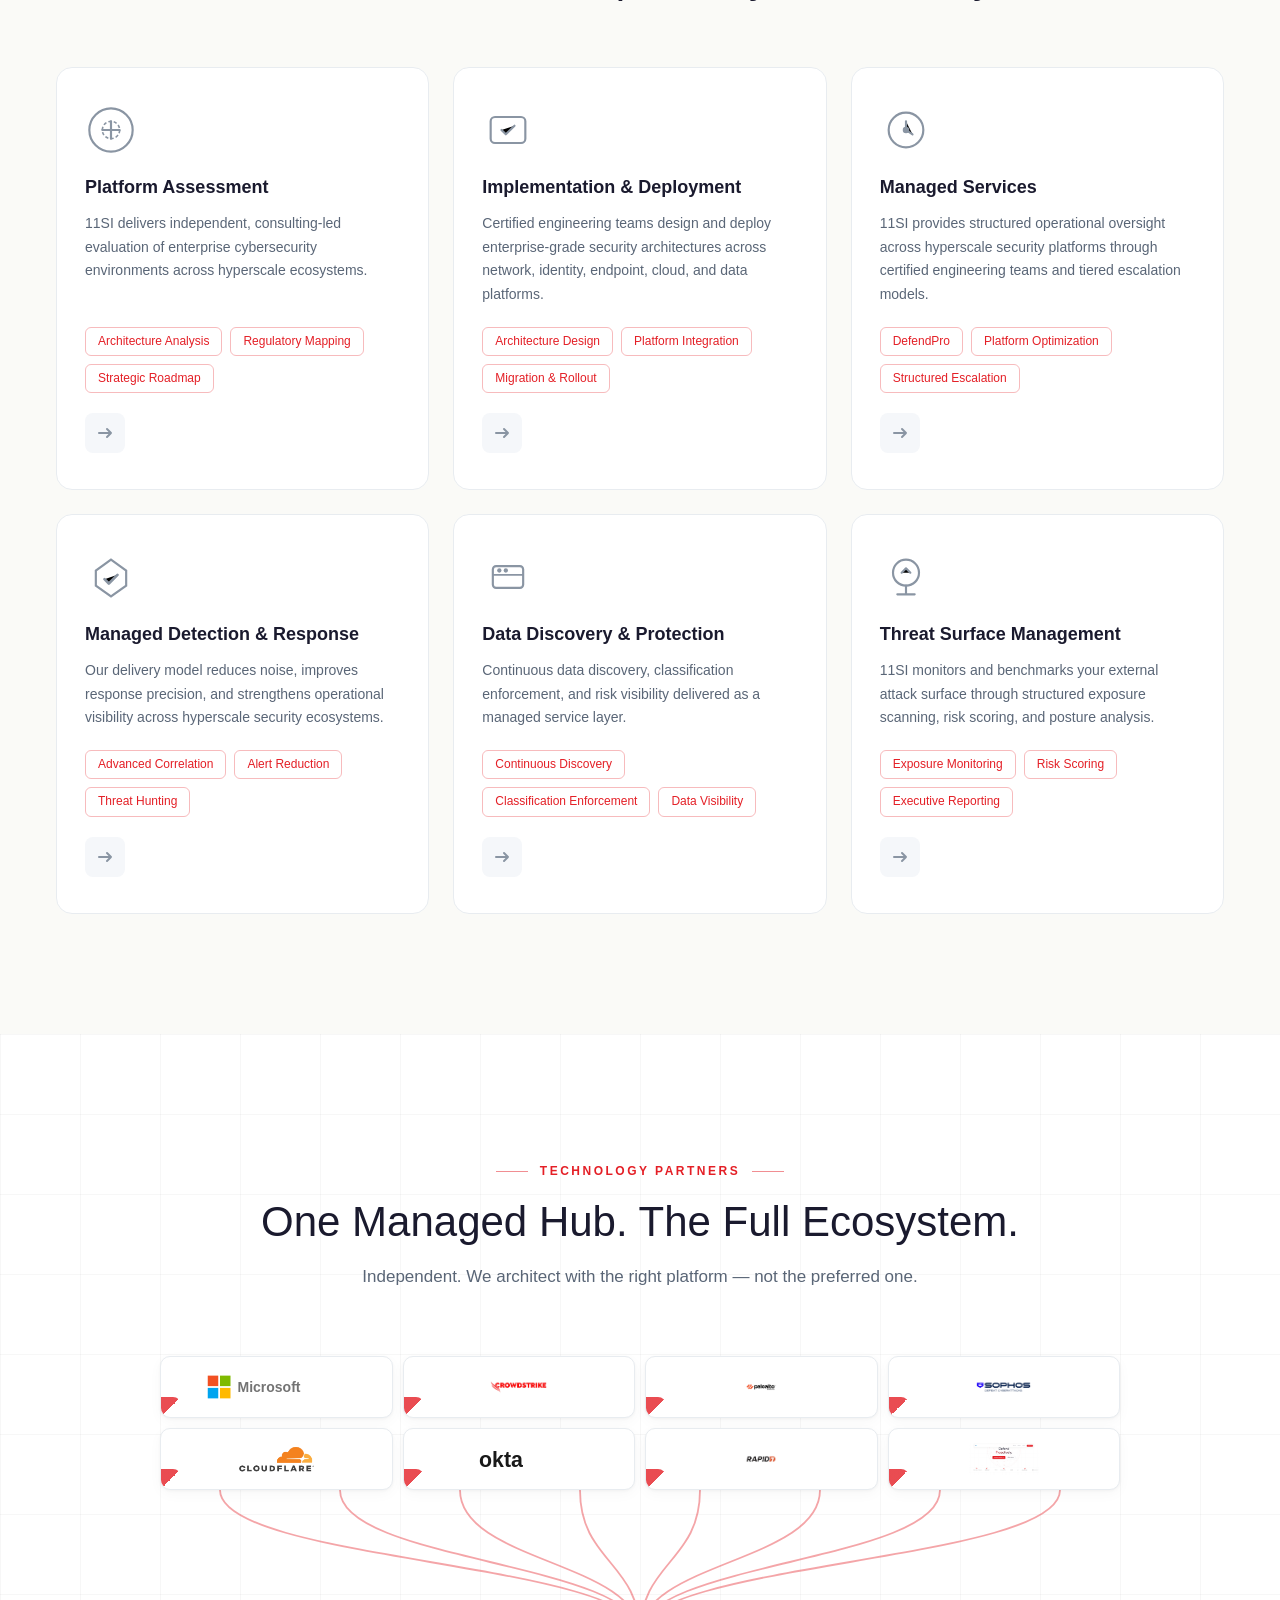
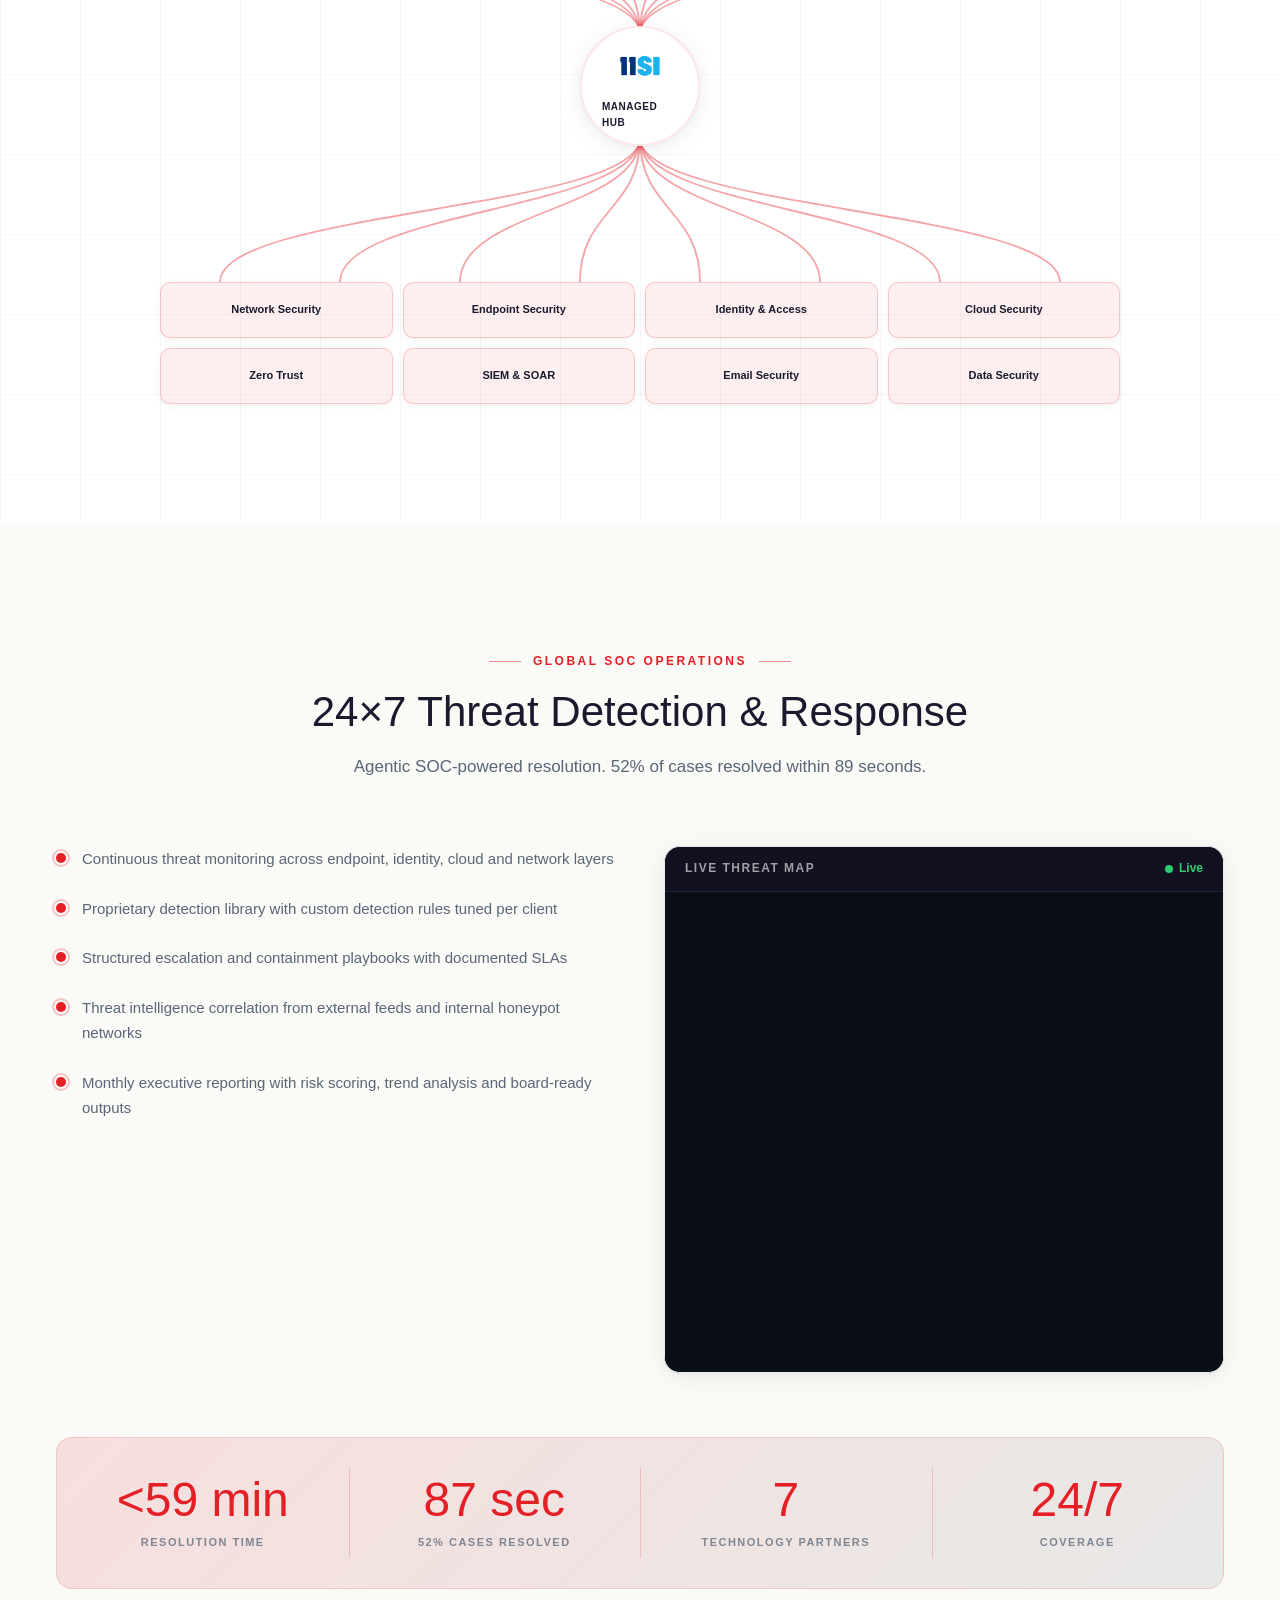
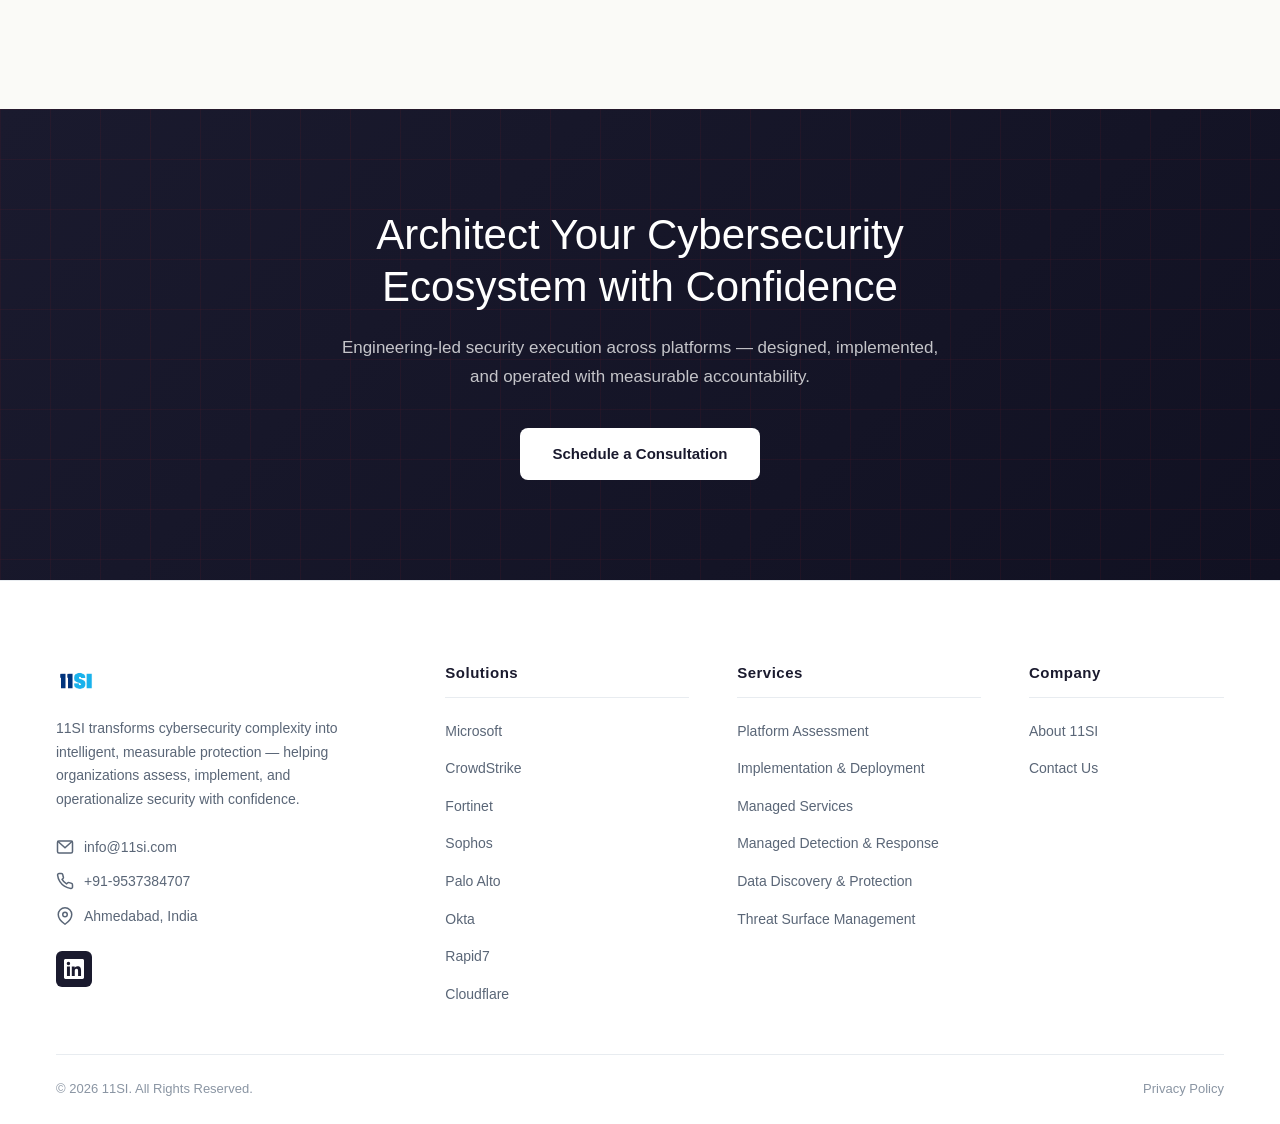
==== commit 8adcb31d: "V5: real vendor logos, globe gap fix, clean Radware threat map - Replace SVG text logos with actual " ====
--- a/index.html
+++ b/index.html
@@ -153,23 +153,23 @@
     <div class="marquee-track">
       <div class="marquee-content">
         <span class="marquee-item marquee-logo"><svg viewBox="0 0 160 36" width="160" height="36"><rect x="0" y="5" width="12" height="12" fill="#F25022"/><rect x="14" y="5" width="12" height="12" fill="#7FBA00"/><rect x="0" y="19" width="12" height="12" fill="#00A4EF"/><rect x="14" y="19" width="12" height="12" fill="#FFB900"/><text x="34" y="24" font-family="'Segoe UI','Satoshi',sans-serif" font-size="16" font-weight="600" fill="#737373">Microsoft</text></svg></span>
-        <span class="marquee-item marquee-logo"><svg viewBox="0 0 190 36" width="190" height="36"><text x="0" y="24" font-family="'Satoshi',sans-serif" font-size="15" font-weight="900" fill="#333" letter-spacing="1.2" textLength="190" lengthAdjust="spacing">CROWDSTRIKE</text></svg></span>
-        <span class="marquee-item marquee-logo"><svg viewBox="0 0 150 36" width="150" height="36"><text x="0" y="25" font-family="'Satoshi',sans-serif" font-size="18" font-weight="900" fill="#333" letter-spacing="2">FORTINET</text></svg></span>
+        <span class="marquee-item marquee-logo"><img src="images/crowdstrike-logo.jpg" alt="CrowdStrike" height="36"></span>
+        <span class="marquee-item marquee-logo"><img src="images/fortinet-logo.png" alt="Fortinet" height="36"></span>
         <span class="marquee-item marquee-logo"><img src="images/sophos-logo.png" alt="Sophos" height="36"></span>
-        <span class="marquee-item marquee-logo"><svg viewBox="0 0 150 36" width="150" height="36"><circle cx="12" cy="18" r="7" fill="none" stroke="#333" stroke-width="2"/><circle cx="12" cy="18" r="2.5" fill="#333"/><text x="26" y="24" font-family="'Satoshi',sans-serif" font-size="15" font-weight="700" fill="#333">paloalto</text></svg></span>
+        <span class="marquee-item marquee-logo"><img src="images/paloalto-logo.webp" alt="Palo Alto Networks" height="36"></span>
         <span class="marquee-item marquee-logo"><svg viewBox="0 0 80 36" width="80" height="36"><text x="0" y="26" font-family="'Satoshi',sans-serif" font-size="22" font-weight="700" fill="#333">okta</text></svg></span>
         <span class="marquee-item marquee-logo"><img src="images/rapid7-logo.png" alt="Rapid7" height="36"></span>
-        <span class="marquee-item marquee-logo"><svg viewBox="0 0 170 36" width="170" height="36"><text x="0" y="25" font-family="'Satoshi',sans-serif" font-size="16" font-weight="900" fill="#333" letter-spacing="1.5">CLOUDFLARE</text></svg></span>
+        <span class="marquee-item marquee-logo"><img src="images/cloudflare-logo.png" alt="Cloudflare" height="36"></span>
       </div>
       <div class="marquee-content" aria-hidden="true">
         <span class="marquee-item marquee-logo"><svg viewBox="0 0 160 36" width="160" height="36"><rect x="0" y="5" width="12" height="12" fill="#F25022"/><rect x="14" y="5" width="12" height="12" fill="#7FBA00"/><rect x="0" y="19" width="12" height="12" fill="#00A4EF"/><rect x="14" y="19" width="12" height="12" fill="#FFB900"/><text x="34" y="24" font-family="'Segoe UI','Satoshi',sans-serif" font-size="16" font-weight="600" fill="#737373">Microsoft</text></svg></span>
-        <span class="marquee-item marquee-logo"><svg viewBox="0 0 190 36" width="190" height="36"><text x="0" y="24" font-family="'Satoshi',sans-serif" font-size="15" font-weight="900" fill="#333" letter-spacing="1.2" textLength="190" lengthAdjust="spacing">CROWDSTRIKE</text></svg></span>
-        <span class="marquee-item marquee-logo"><svg viewBox="0 0 150 36" width="150" height="36"><text x="0" y="25" font-family="'Satoshi',sans-serif" font-size="18" font-weight="900" fill="#333" letter-spacing="2">FORTINET</text></svg></span>
+        <span class="marquee-item marquee-logo"><img src="images/crowdstrike-logo.jpg" alt="CrowdStrike" height="36"></span>
+        <span class="marquee-item marquee-logo"><img src="images/fortinet-logo.png" alt="Fortinet" height="36"></span>
         <span class="marquee-item marquee-logo"><img src="images/sophos-logo.png" alt="Sophos" height="36"></span>
-        <span class="marquee-item marquee-logo"><svg viewBox="0 0 150 36" width="150" height="36"><circle cx="12" cy="18" r="7" fill="none" stroke="#333" stroke-width="2"/><circle cx="12" cy="18" r="2.5" fill="#333"/><text x="26" y="24" font-family="'Satoshi',sans-serif" font-size="15" font-weight="700" fill="#333">paloalto</text></svg></span>
+        <span class="marquee-item marquee-logo"><img src="images/paloalto-logo.webp" alt="Palo Alto Networks" height="36"></span>
         <span class="marquee-item marquee-logo"><svg viewBox="0 0 80 36" width="80" height="36"><text x="0" y="26" font-family="'Satoshi',sans-serif" font-size="22" font-weight="700" fill="#333">okta</text></svg></span>
         <span class="marquee-item marquee-logo"><img src="images/rapid7-logo.png" alt="Rapid7" height="36"></span>
-        <span class="marquee-item marquee-logo"><svg viewBox="0 0 170 36" width="170" height="36"><text x="0" y="25" font-family="'Satoshi',sans-serif" font-size="16" font-weight="900" fill="#333" letter-spacing="1.5">CLOUDFLARE</text></svg></span>
+        <span class="marquee-item marquee-logo"><img src="images/cloudflare-logo.png" alt="Cloudflare" height="36"></span>
       </div>
     </div>
   </section>
@@ -343,13 +343,13 @@
       <div class="hub-flow reveal-on-scroll">
         <div class="hub-row hub-vendors-row">
           <div class="hub-box hub-vendor-logo"><svg viewBox="0 0 160 36" width="140" height="32"><rect x="2" y="5" width="12" height="12" fill="#F25022"/><rect x="16" y="5" width="12" height="12" fill="#7FBA00"/><rect x="2" y="19" width="12" height="12" fill="#00A4EF"/><rect x="16" y="19" width="12" height="12" fill="#FFB900"/><text x="36" y="24" font-family="'Segoe UI','Satoshi',sans-serif" font-size="16" font-weight="600" fill="#737373">Microsoft</text></svg></div>
-          <div class="hub-box hub-vendor-logo"><svg viewBox="0 0 180 36" width="150" height="32"><path d="M8 10 L16 4 L22 10 L16 18 Z" fill="#E41F26"/><text x="28" y="24" font-family="'Satoshi',sans-serif" font-size="14" font-weight="800" fill="#1A1A2E" letter-spacing="0.8">CROWDSTRIKE</text></svg></div>
-          <div class="hub-box hub-vendor-logo"><svg viewBox="0 0 140 36" width="120" height="32"><text x="0" y="25" font-family="'Satoshi',sans-serif" font-size="18" font-weight="900" fill="#EE3124" letter-spacing="1.5">FORTINET</text></svg></div>
-          <div class="hub-box hub-vendor-logo"><img src="images/sophos-logo.png" alt="Sophos" height="32"></div>
-          <div class="hub-box hub-vendor-logo"><svg viewBox="0 0 160 36" width="140" height="32"><circle cx="14" cy="18" r="8" fill="none" stroke="#FA582D" stroke-width="2.5"/><circle cx="14" cy="18" r="3" fill="#FA582D"/><text x="28" y="24" font-family="'Satoshi',sans-serif" font-size="15" font-weight="700" fill="#333">PALO ALTO</text></svg></div>
+          <div class="hub-box hub-vendor-logo"><img src="images/crowdstrike-logo.jpg" alt="CrowdStrike" height="28"></div>
+          <div class="hub-box hub-vendor-logo"><img src="images/fortinet-logo.png" alt="Fortinet" height="28"></div>
+          <div class="hub-box hub-vendor-logo"><img src="images/sophos-logo.png" alt="Sophos" height="28"></div>
+          <div class="hub-box hub-vendor-logo"><img src="images/paloalto-logo.webp" alt="Palo Alto Networks" height="28"></div>
           <div class="hub-box hub-vendor-logo"><svg viewBox="0 0 90 36" width="80" height="32"><text x="0" y="27" font-family="'Satoshi',sans-serif" font-size="24" font-weight="700" fill="#191919">okta</text></svg></div>
-          <div class="hub-box hub-vendor-logo"><img src="images/rapid7-logo.png" alt="Rapid7" height="32"></div>
-          <div class="hub-box hub-vendor-logo"><svg viewBox="0 0 170 36" width="140" height="32"><text x="0" y="25" font-family="'Satoshi',sans-serif" font-size="16" font-weight="900" fill="#F48120" letter-spacing="1">CLOUDFLARE</text></svg></div>
+          <div class="hub-box hub-vendor-logo"><img src="images/rapid7-logo.png" alt="Rapid7" height="28"></div>
+          <div class="hub-box hub-vendor-logo"><img src="images/cloudflare-logo.png" alt="Cloudflare" height="28"></div>
         </div>
         <div class="hub-curves-wrap">
           <svg class="hub-svg hub-svg-top" viewBox="0 0 800 120" preserveAspectRatio="xMidYMid meet" aria-hidden="true">
@@ -436,14 +436,8 @@
               <iframe src="https://livethreatmap.radware.com/" title="Live Threat Map by Radware" loading="lazy" referrerpolicy="no-referrer"></iframe>
               <div class="threatmap-overlay-top" aria-hidden="true"></div>
               <div class="threatmap-overlay-bottom" aria-hidden="true"></div>
-              <div class="threatmap-overlay-topright" aria-hidden="true"></div>
-            </div>
-            <div class="threatmap-actions">
-              <a href="mailto:prashant@11si.com" class="threatmap-btn threatmap-btn-alert">
-                <svg width="16" height="16" viewBox="0 0 24 24" fill="none" stroke="currentColor" stroke-width="2"><path d="M10.29 3.86L1.82 18a2 2 0 001.71 3h16.94a2 2 0 001.71-3L13.71 3.86a2 2 0 00-3.42 0zM12 9v4m0 4h.01"/></svg>
-                Under Attack
-              </a>
-              <a href="#contact" class="threatmap-btn threatmap-btn-contact">Contact Sales</a>
+              <div class="threatmap-overlay-left" aria-hidden="true"></div>
+              <div class="threatmap-overlay-right" aria-hidden="true"></div>
             </div>
           </div>
         </div>
--- a/css/styles.css
+++ b/css/styles.css
@@ -1061,17 +1061,18 @@
 .threatmap-frame {
   position: relative;
   width: 100%;
-  height: 380px;
+  height: 480px;
   overflow: hidden;
 }
 
 .threatmap-frame iframe {
   position: absolute;
-  top: -90px;
-  left: 0;
-  width: 100%;
-  height: calc(100% + 200px);
+  top: -60px;
+  left: -10px;
+  width: calc(100% + 20px);
+  height: calc(100% + 140px);
   border: none;
+  pointer-events: none;
 }
 
 .threatmap-overlay-top {
@@ -1079,7 +1080,7 @@
   top: 0;
   left: 0;
   right: 0;
-  height: 10px;
+  height: 8px;
   background: #0a0e17;
   z-index: 3;
   pointer-events: none;
@@ -1090,60 +1091,32 @@
   bottom: 0;
   left: 0;
   right: 0;
-  height: 100px;
+  height: 60px;
   background: #0a0e17;
   z-index: 3;
   pointer-events: none;
 }
 
-.threatmap-overlay-topright {
+.threatmap-overlay-left {
   position: absolute;
   top: 0;
-  right: 0;
-  width: 120px;
-  height: 50px;
+  left: 0;
+  width: 8px;
+  height: 100%;
   background: #0a0e17;
   z-index: 3;
   pointer-events: none;
 }
 
-.threatmap-actions {
-  display: flex;
-  justify-content: center;
-  gap: 12px;
-  padding: 12px 16px;
-  background: var(--color-primary-dark);
-  border-top: 1px solid rgba(255,255,255,0.08);
-}
-
-.threatmap-btn {
-  display: inline-flex;
-  align-items: center;
-  gap: 6px;
-  padding: 8px 20px;
-  border-radius: 50px;
-  font-size: 13px;
-  font-weight: 600;
-  transition: var(--transition);
-  cursor: pointer;
-}
-
-.threatmap-btn-alert {
-  background: #e74c3c;
-  color: var(--color-white);
-}
-.threatmap-btn-alert:hover {
-  background: #c0392b;
-  transform: translateY(-1px);
-}
-
-.threatmap-btn-contact {
-  background: var(--color-accent);
-  color: var(--color-white);
-}
-.threatmap-btn-contact:hover {
-  background: var(--color-primary);
-  transform: translateY(-1px);
+.threatmap-overlay-right {
+  position: absolute;
+  top: 0;
+  right: 0;
+  width: 8px;
+  height: 100%;
+  background: #0a0e17;
+  z-index: 3;
+  pointer-events: none;
 }
 
 /* SOC Stats */
@@ -1564,7 +1537,7 @@
   }
 
   .threatmap-frame {
-    height: 300px;
+    height: 360px;
   }
 }
 
@@ -1600,7 +1573,7 @@
   }
 
   .threatmap-frame {
-    height: 240px;
+    height: 300px;
   }
 }
 
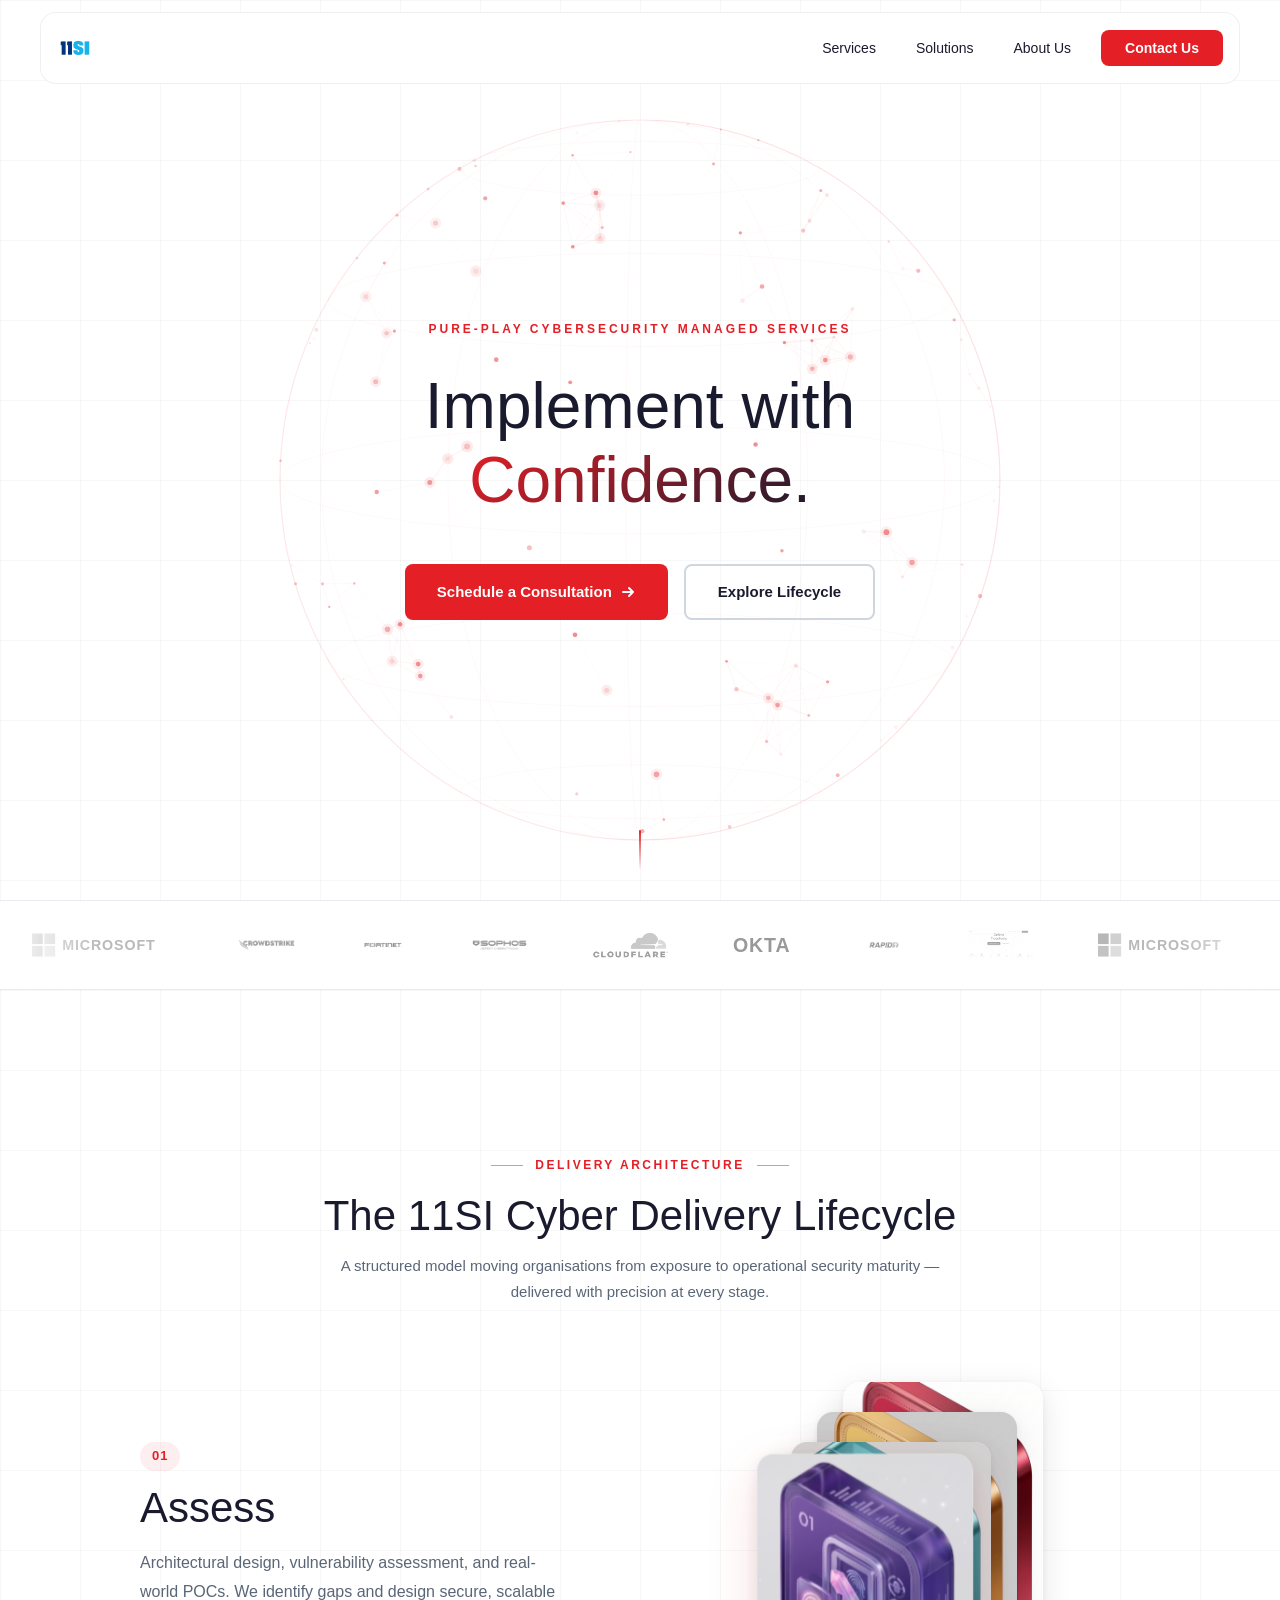
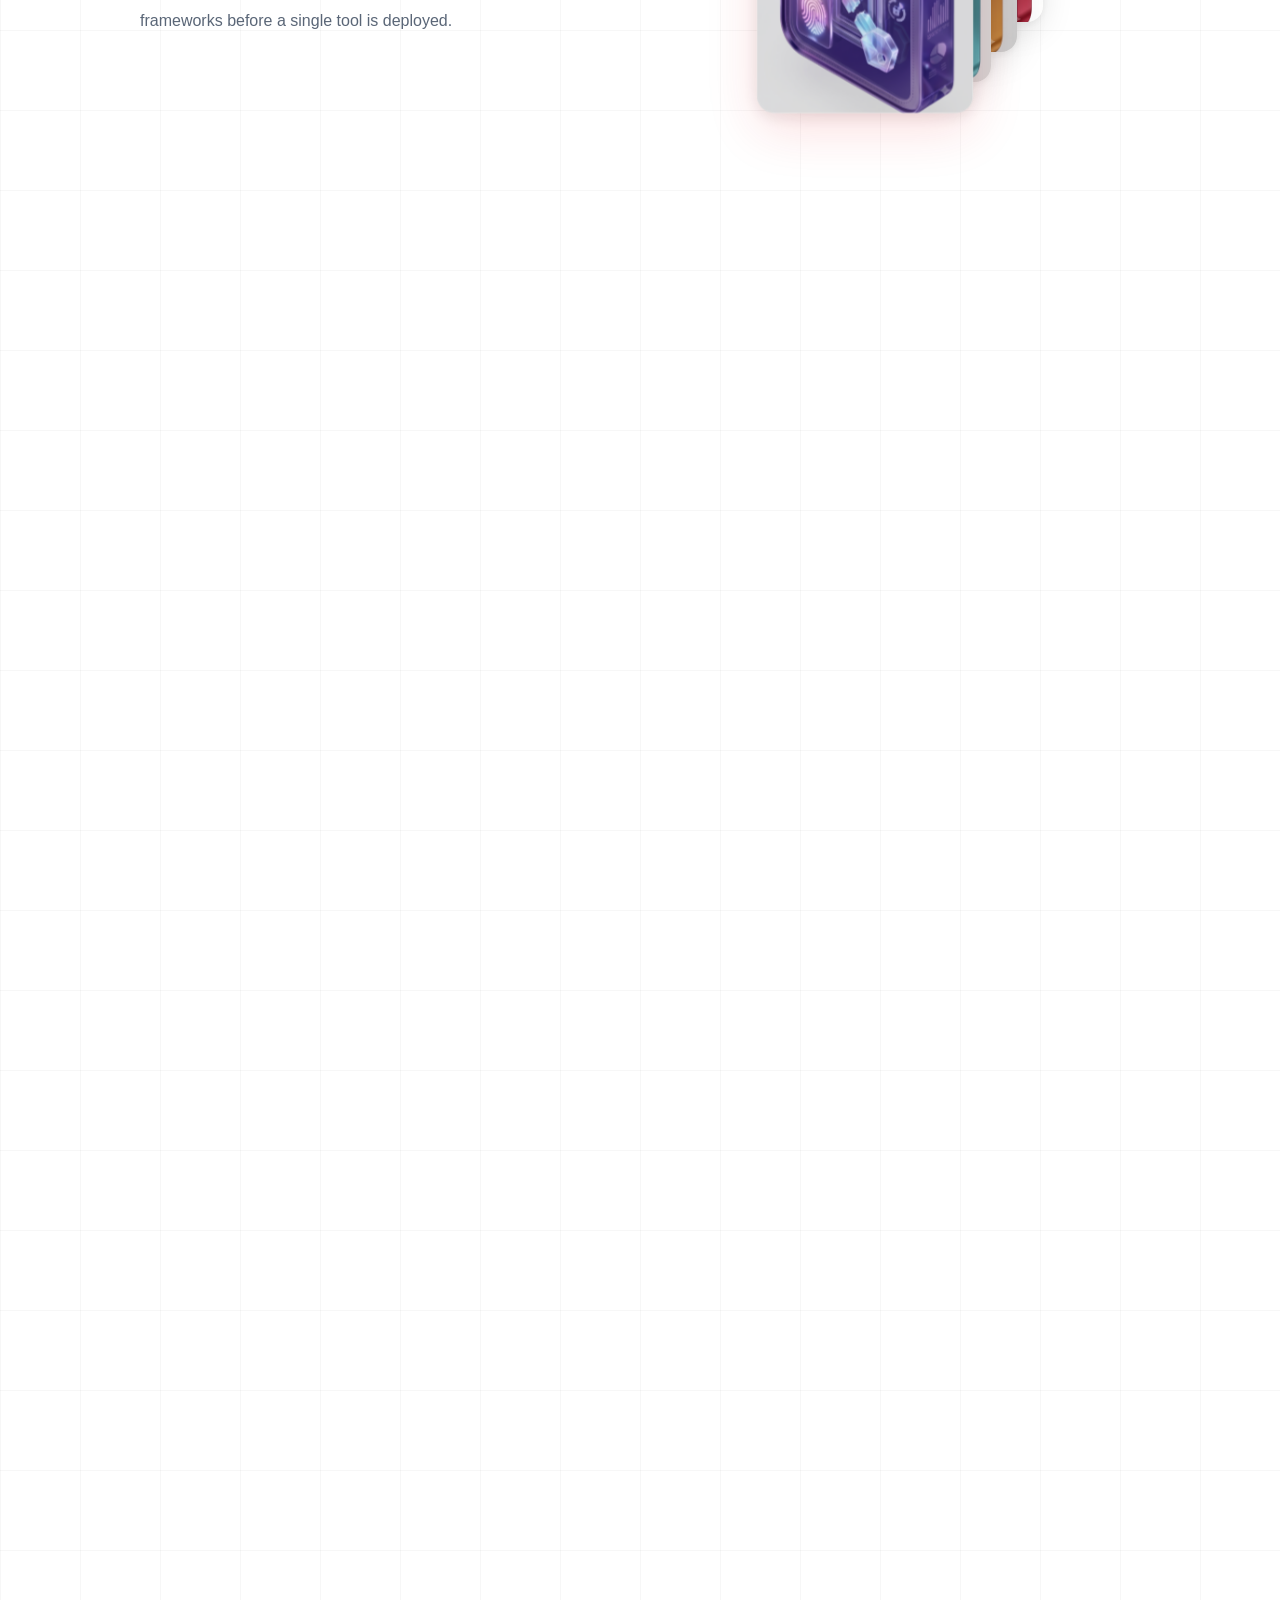
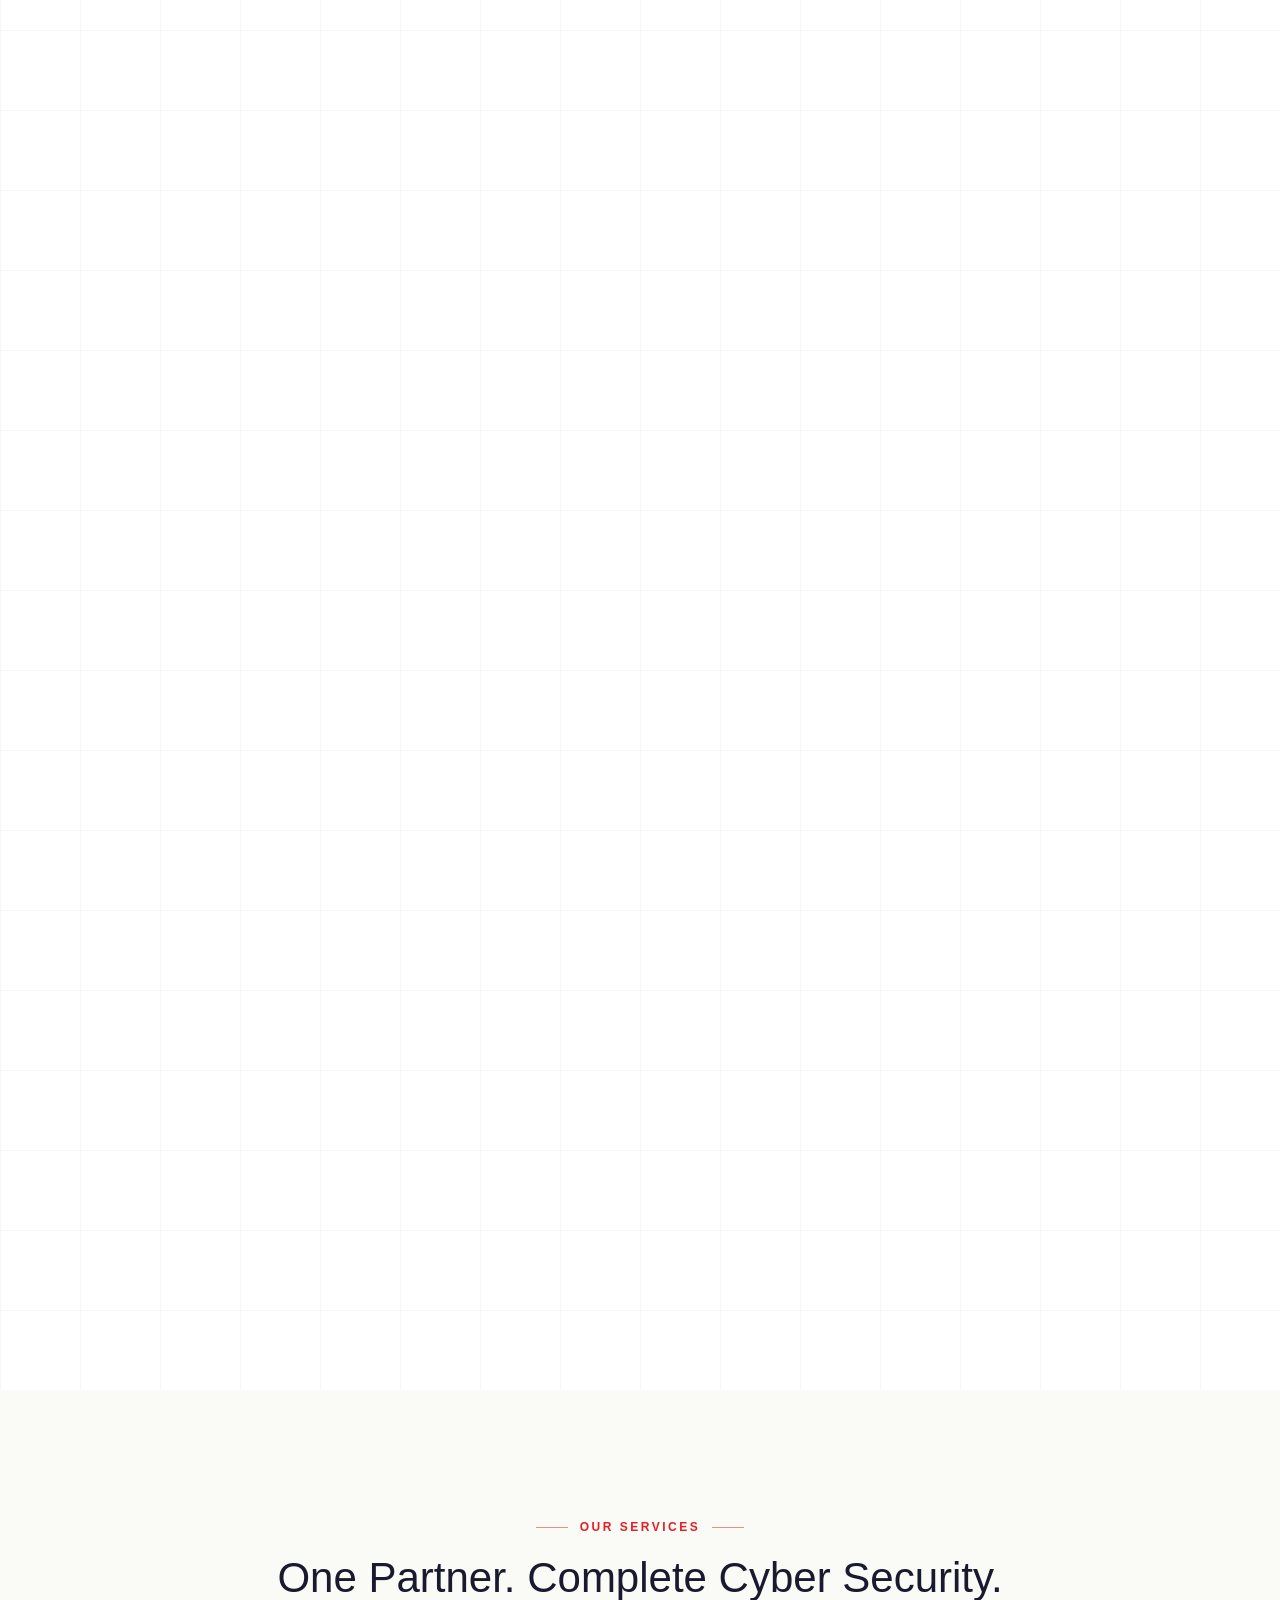
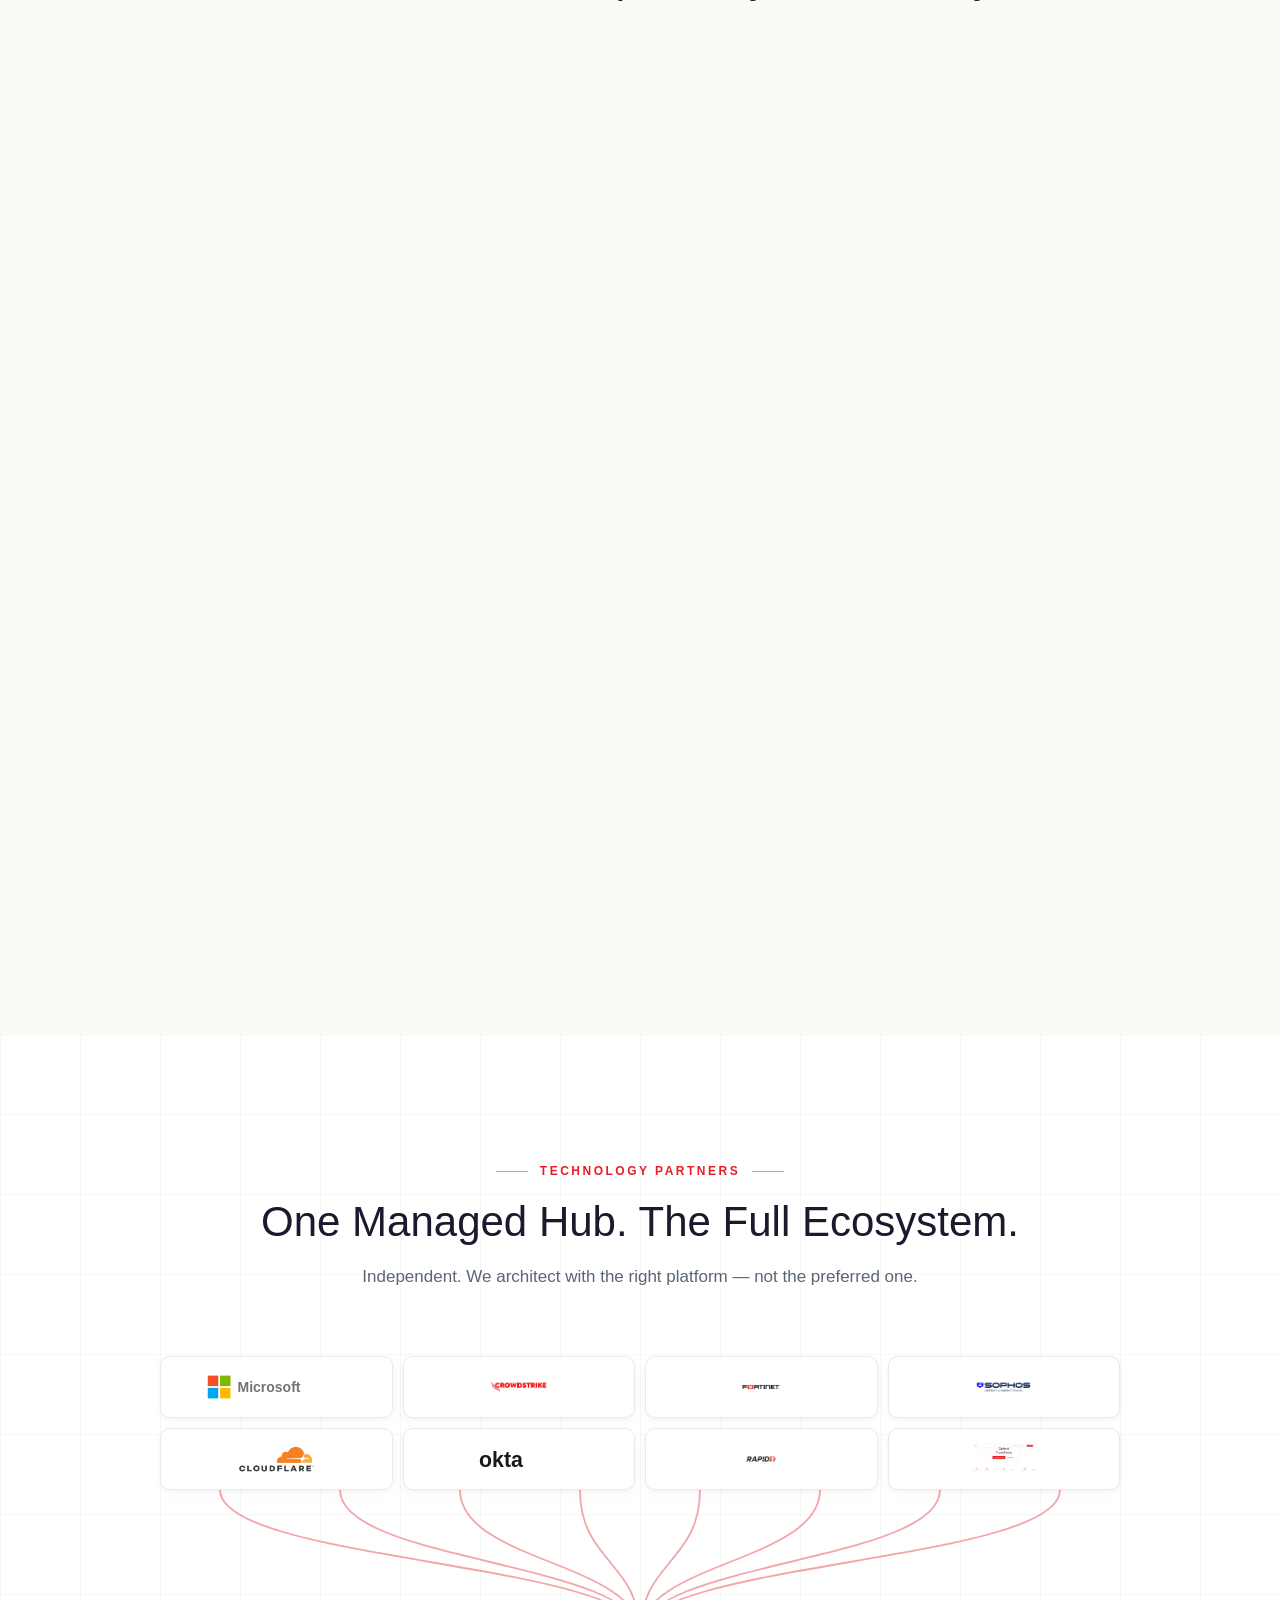
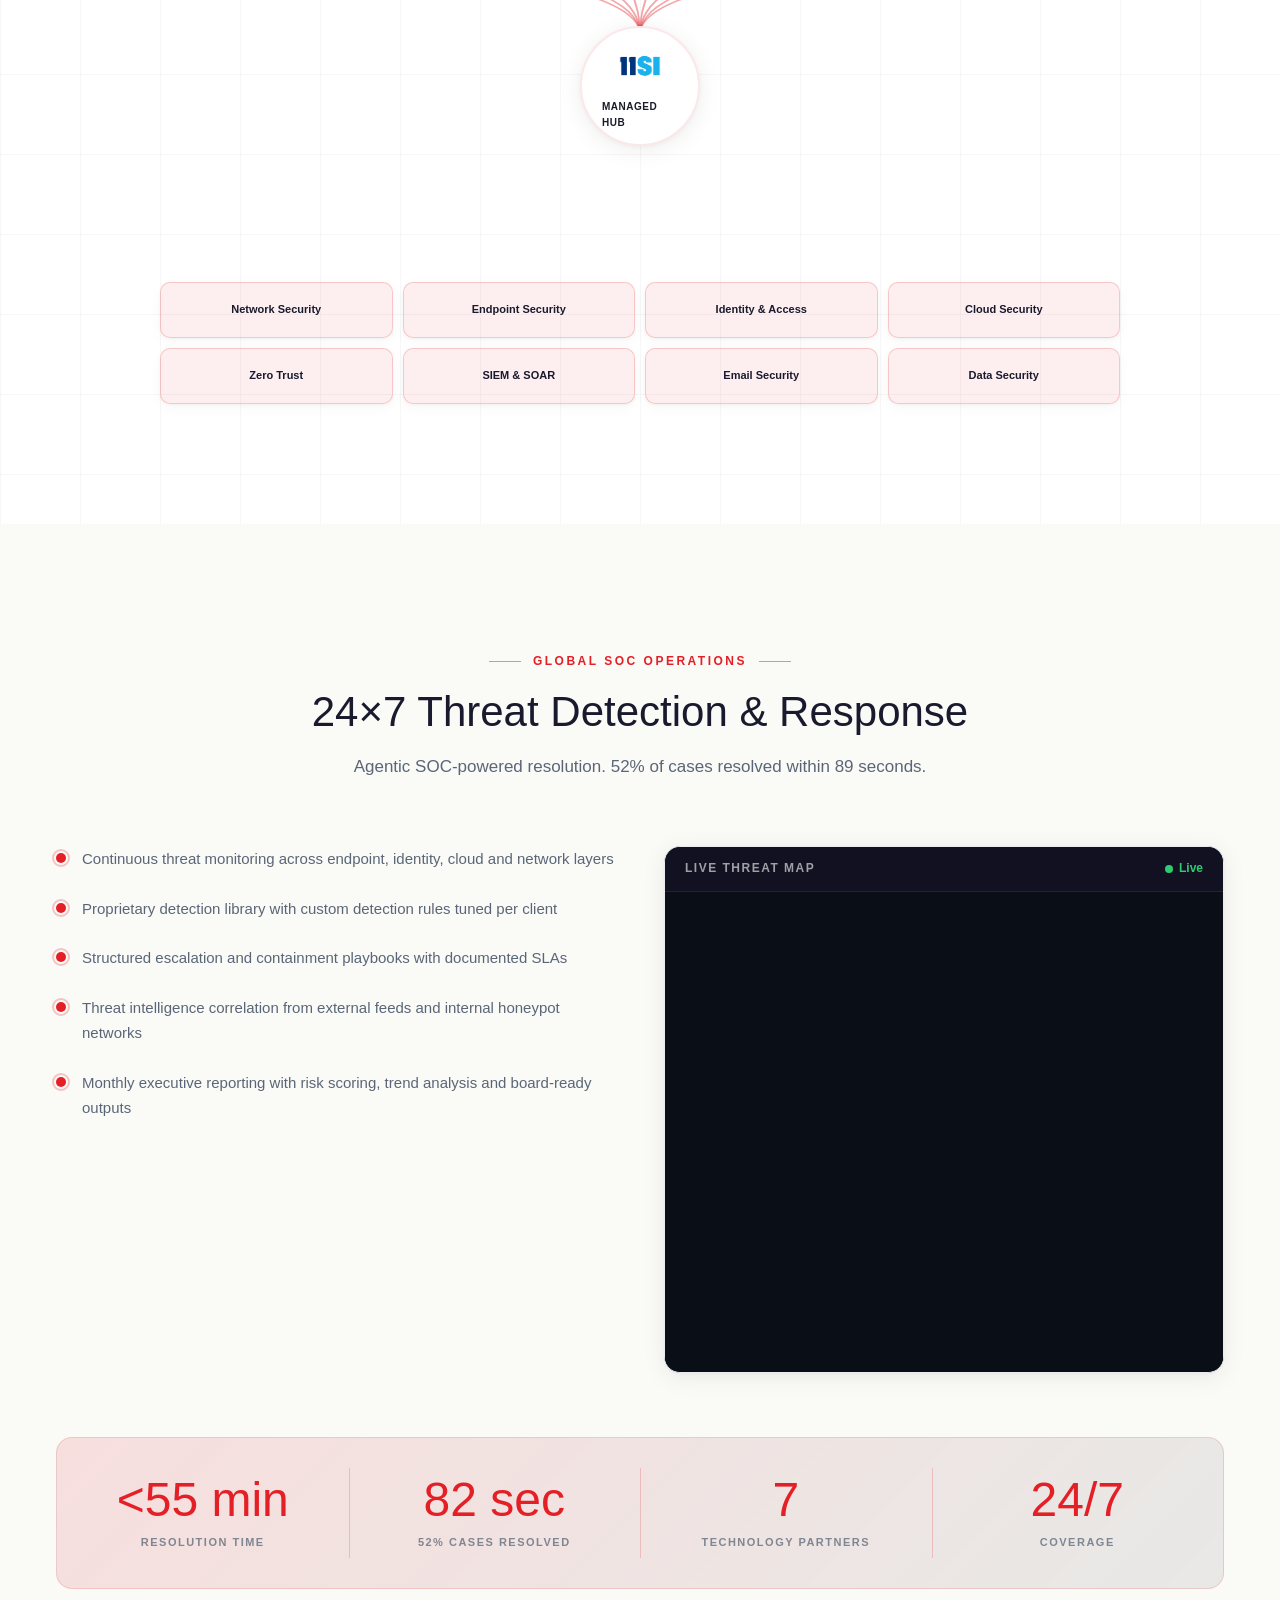
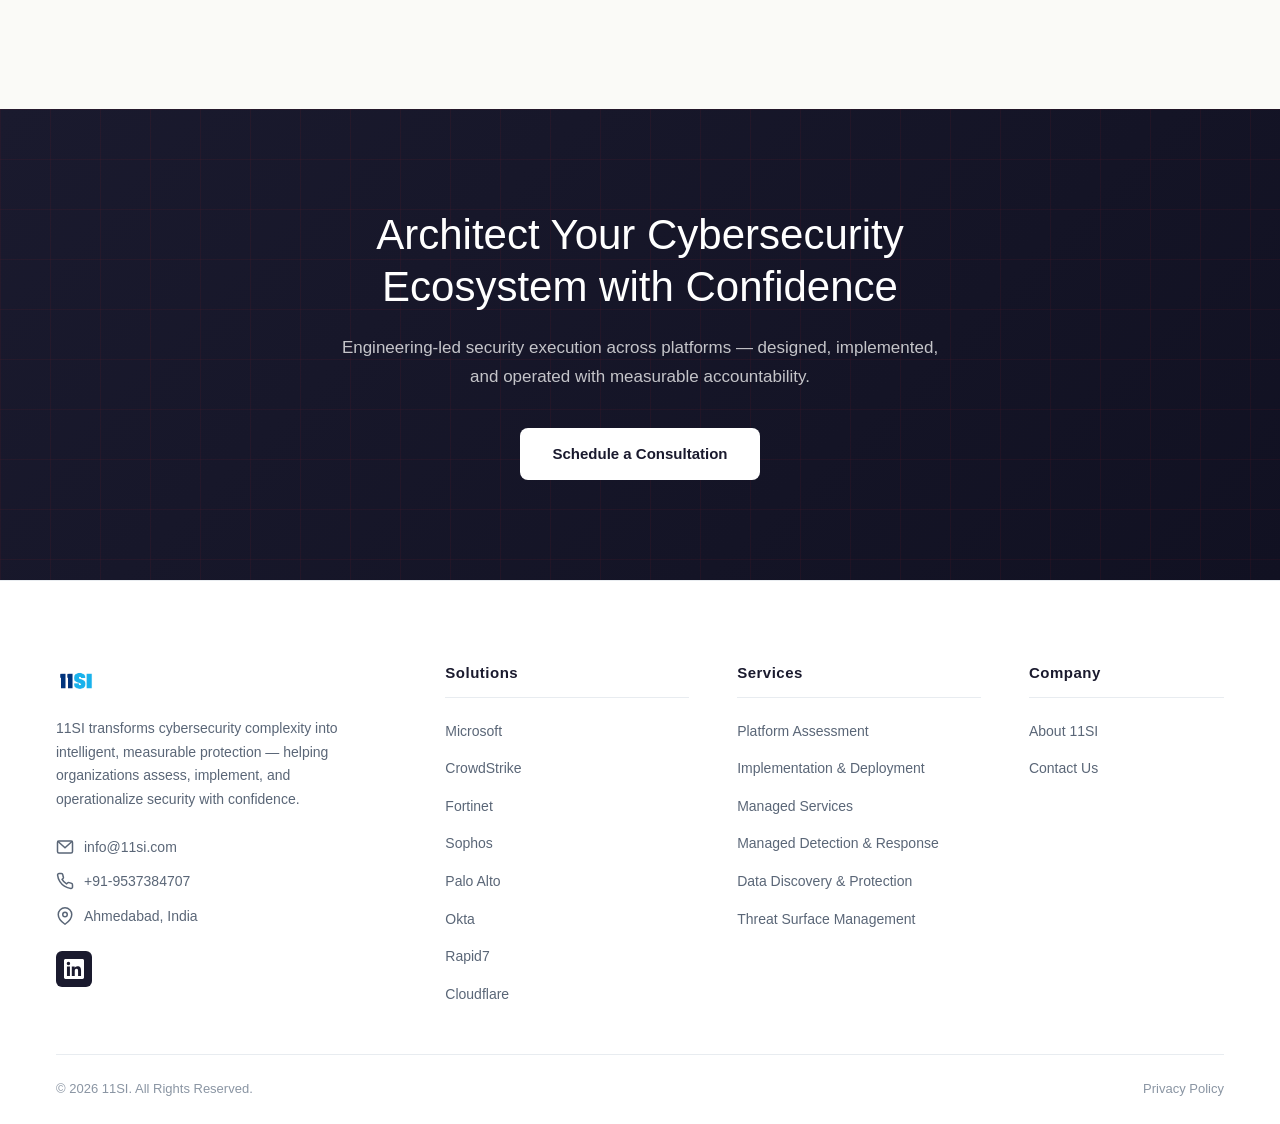
==== commit 6ff205c0: "V6: Fix Fortinet logo, remove partner arrows, add 3D isometric delivery cards - Replace incorrect Fo" ====
--- a/index.html
+++ b/index.html
@@ -210,39 +210,31 @@
             <div class="card-stack-wrap">
               <div class="card-stack" id="cardStack">
                 <div class="iso-card" data-card="0">
-                  <span class="iso-card-number">01</span>
                   <div class="iso-card-inner">
                     <div class="iso-card-icon">
-                      <svg viewBox="0 0 64 64" xmlns="http://www.w3.org/2000/svg"><circle cx="26" cy="26" r="16" fill="none" stroke="var(--color-accent)" stroke-width="3"/><line x1="37" y1="37" x2="52" y2="52" stroke="var(--color-accent)" stroke-width="3" stroke-linecap="round"/></svg>
+                      <img src="images/da-assess.png" alt="01 — Assess">
                     </div>
-                    <span class="iso-card-label">Assess</span>
                   </div>
                 </div>
                 <div class="iso-card" data-card="1">
-                  <span class="iso-card-number">02</span>
                   <div class="iso-card-inner">
                     <div class="iso-card-icon">
-                      <svg viewBox="0 0 64 64" xmlns="http://www.w3.org/2000/svg"><circle cx="24" cy="24" r="10" fill="none" stroke="var(--color-accent)" stroke-width="2.5"/><circle cx="24" cy="24" r="3" fill="var(--color-accent)"/><rect x="21" y="12" width="6" height="4" rx="1" fill="var(--color-accent)"/><rect x="21" y="32" width="6" height="4" rx="1" fill="var(--color-accent)"/><rect x="12" y="21" width="4" height="6" rx="1" fill="var(--color-accent)"/><rect x="32" y="21" width="4" height="6" rx="1" fill="var(--color-accent)"/><circle cx="44" cy="44" r="8" fill="none" stroke="var(--color-accent)" stroke-width="2.5"/><circle cx="44" cy="44" r="2.5" fill="var(--color-accent)"/><rect x="41" y="34" width="6" height="3" rx="1" fill="var(--color-accent)"/><rect x="41" y="50" width="6" height="3" rx="1" fill="var(--color-accent)"/></svg>
+                      <img src="images/da-implement.png" alt="02 — Implement">
                     </div>
-                    <span class="iso-card-label">Implement</span>
                   </div>
                 </div>
                 <div class="iso-card" data-card="2">
-                  <span class="iso-card-number">03</span>
                   <div class="iso-card-inner">
                     <div class="iso-card-icon">
-                      <svg viewBox="0 0 64 64" xmlns="http://www.w3.org/2000/svg"><circle cx="28" cy="28" r="12" fill="none" stroke="var(--color-accent)" stroke-width="2.5"/><circle cx="28" cy="28" r="4" fill="var(--color-accent)"/><rect x="25" y="14" width="6" height="4" rx="1" fill="var(--color-accent)"/><rect x="25" y="38" width="6" height="4" rx="1" fill="var(--color-accent)"/><rect x="14" y="25" width="4" height="6" rx="1" fill="var(--color-accent)"/><rect x="38" y="25" width="4" height="6" rx="1" fill="var(--color-accent)"/><path d="M46 36l-6 6 2 8 8 2 6-6" fill="none" stroke="var(--color-accent)" stroke-width="2.5" stroke-linecap="round" stroke-linejoin="round"/><path d="M48 38l4 4" stroke="var(--color-accent)" stroke-width="2.5" stroke-linecap="round"/></svg>
+                      <img src="images/da-manage.png" alt="03 — Manage">
                     </div>
-                    <span class="iso-card-label">Manage</span>
                   </div>
                 </div>
                 <div class="iso-card" data-card="3">
-                  <span class="iso-card-number">04</span>
                   <div class="iso-card-inner">
                     <div class="iso-card-icon">
-                      <svg viewBox="0 0 64 64" xmlns="http://www.w3.org/2000/svg"><path d="M32 6 L56 18 V38 Q56 54 32 60 Q8 54 8 38 V18 Z" fill="none" stroke="var(--color-accent)" stroke-width="3" stroke-linejoin="round"/><polyline points="22,32 28,38 42,24" fill="none" stroke="var(--color-accent)" stroke-width="3" stroke-linecap="round" stroke-linejoin="round"/></svg>
+                      <img src="images/da-defend.png" alt="04 — Defend">
                     </div>
-                    <span class="iso-card-label">Defend</span>
                   </div>
                 </div>
               </div>
--- a/css/styles.css
+++ b/css/styles.css
@@ -606,9 +606,9 @@
   width: 200px;
   height: 240px;
   border-radius: 16px;
-  background: linear-gradient(135deg, #FDE8E9 0%, #FFF0F0 40%, #FFFFFF 100%);
-  border: 1px solid rgba(228, 31, 38, 0.15);
-  box-shadow: 0 8px 32px rgba(0, 0, 0, 0.08), 0 2px 8px rgba(228, 31, 38, 0.06);
+  background: #f0f0ee;
+  border: none;
+  box-shadow: 0 8px 32px rgba(0, 0, 0, 0.10), 0 2px 8px rgba(0, 0, 0, 0.06);
   transition: all 0.6s cubic-bezier(0.4, 0, 0.2, 1);
   cursor: pointer;
   overflow: hidden;
@@ -651,13 +651,13 @@
   align-items: center;
   justify-content: center;
   height: 100%;
-  padding: 32px;
-  gap: 20px;
+  padding: 0;
+  gap: 0;
 }
 
 .iso-card-icon {
-  width: 72px;
-  height: 72px;
+  width: 100%;
+  height: 100%;
   display: flex;
   align-items: center;
   justify-content: center;
@@ -666,6 +666,13 @@
 .iso-card-icon svg {
   width: 100%;
   height: 100%;
+}
+
+.iso-card-icon img {
+  width: 100%;
+  height: 100%;
+  object-fit: cover;
+  border-radius: 12px;
 }
 
 .iso-card-label {
@@ -856,17 +863,6 @@
   overflow: hidden;
 }
 
-.hub-vendor-logo::after {
-  content: '';
-  position: absolute;
-  bottom: 0;
-  left: 0;
-  width: 20px;
-  height: 20px;
-  background: linear-gradient(135deg, var(--color-accent) 50%, transparent 50%);
-  opacity: 0.8;
-  border-radius: 0 8px 0 0;
-}
 
 .hub-box:hover {
   border-color: var(--color-accent);
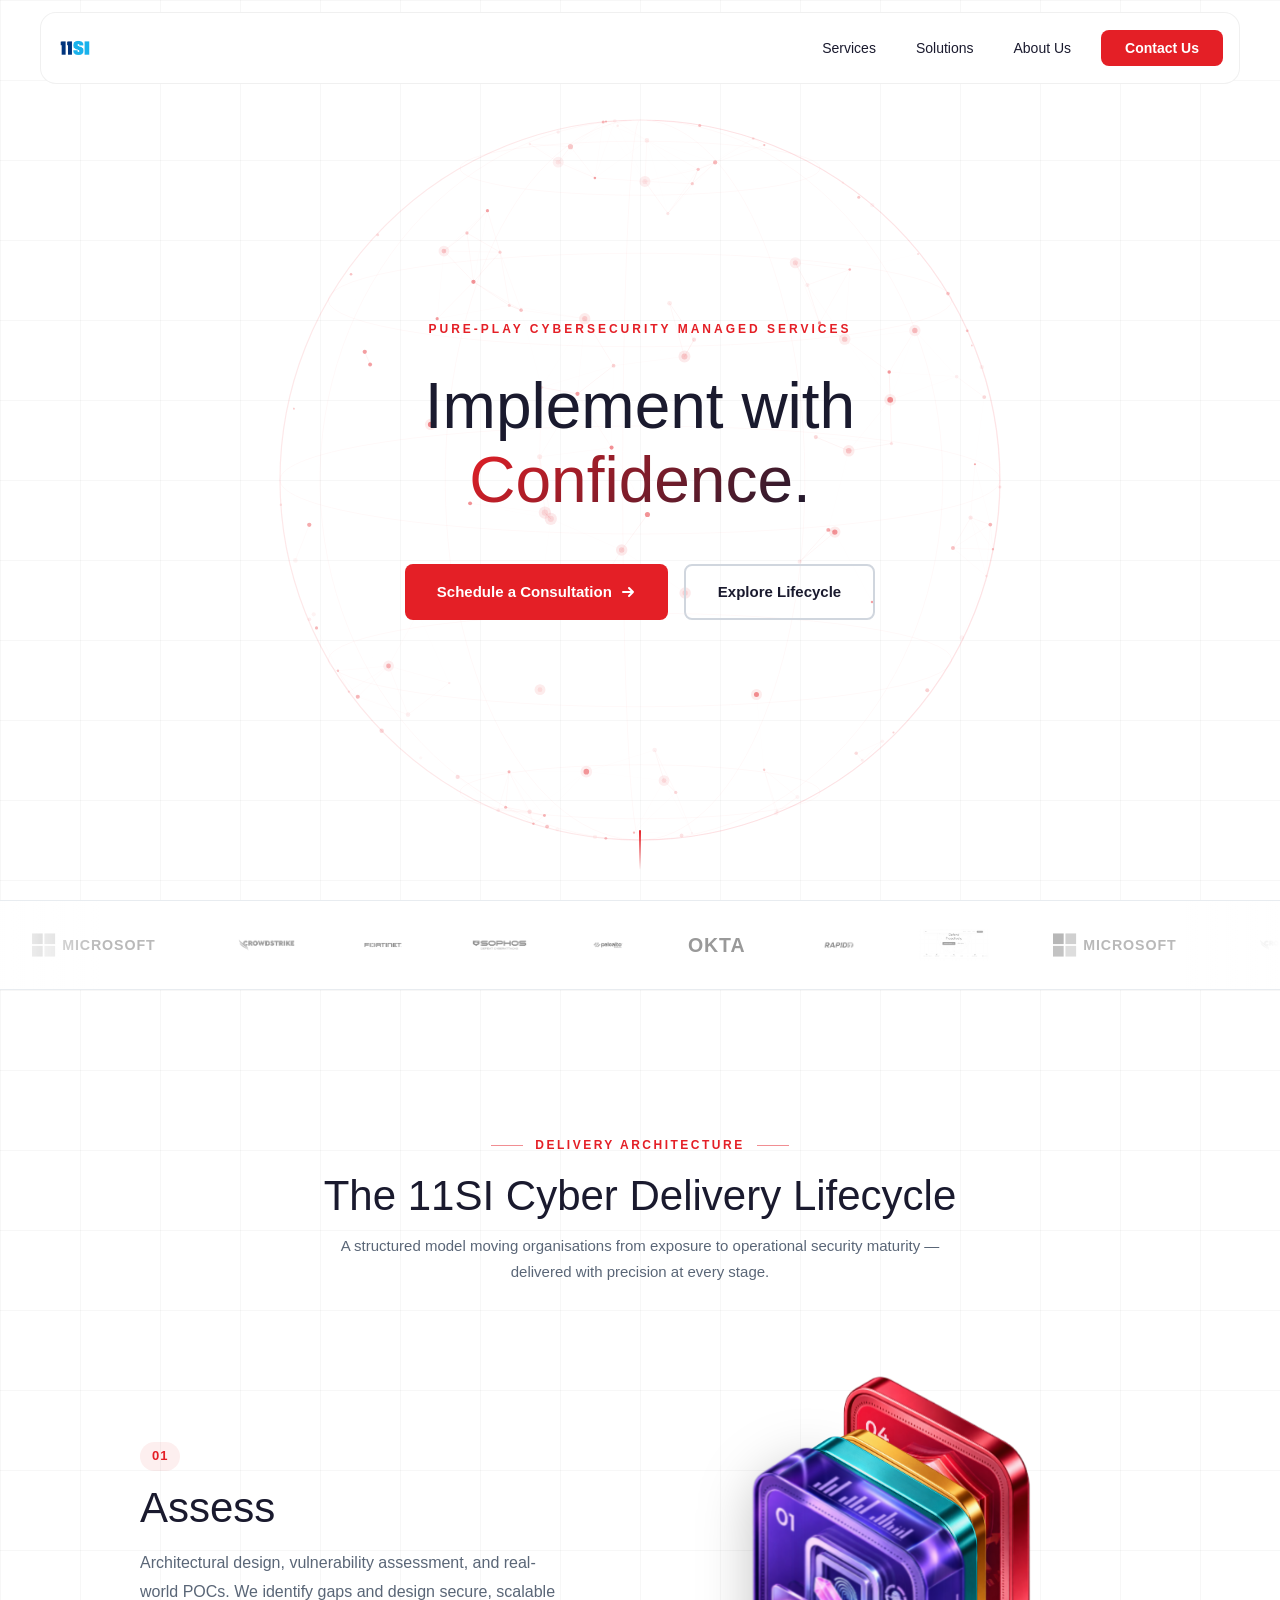
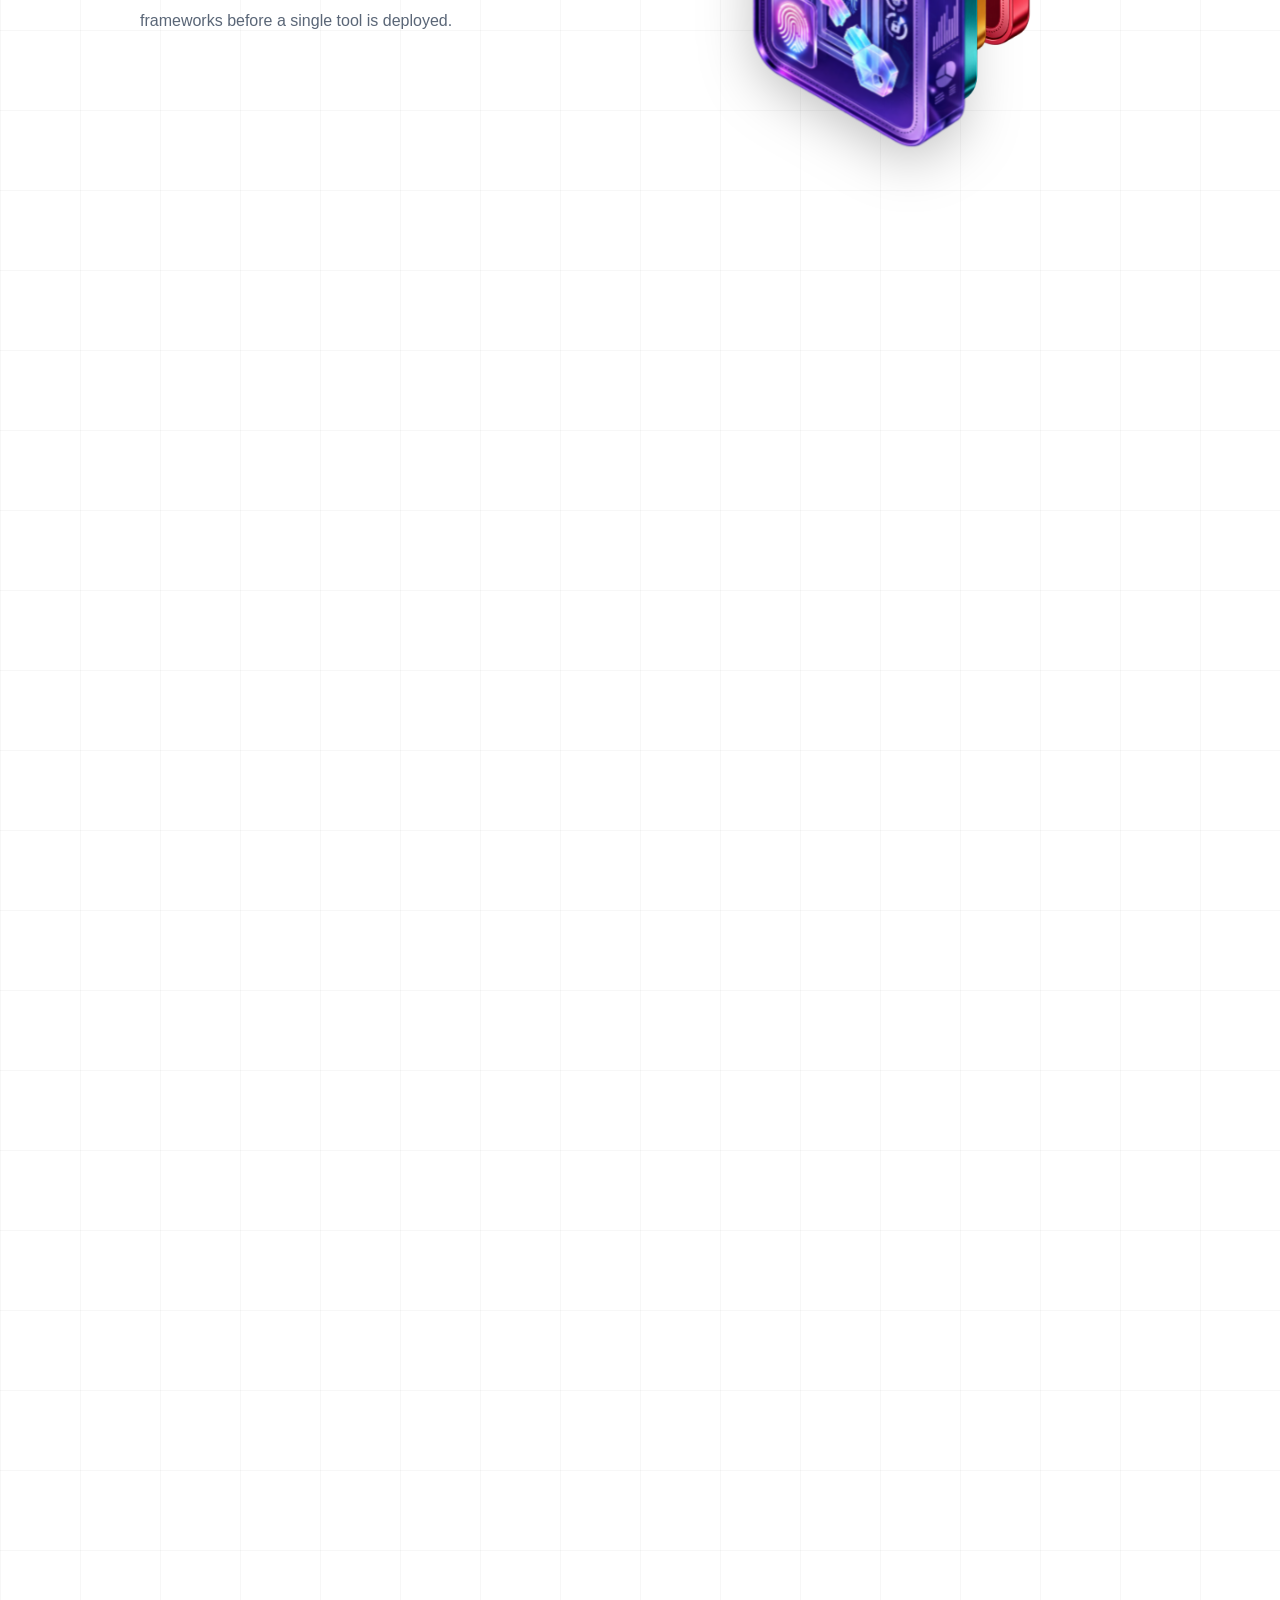
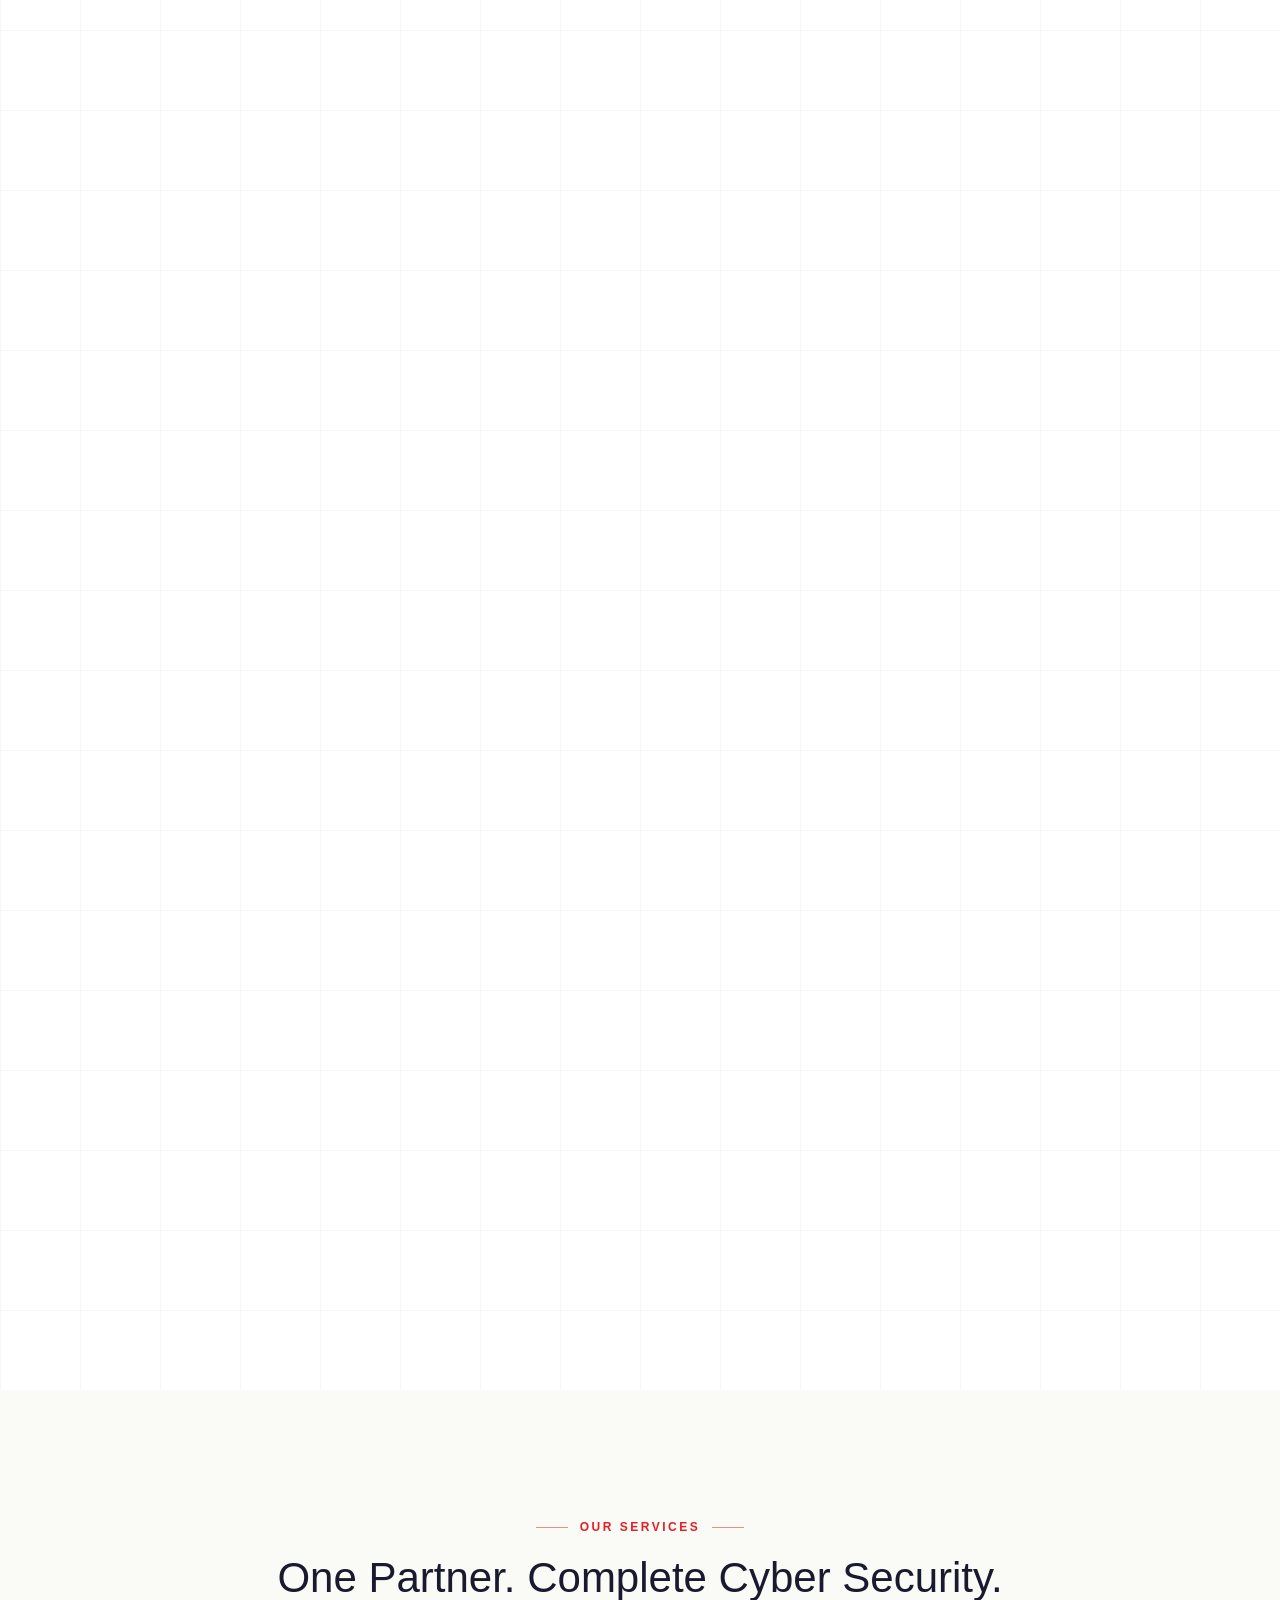
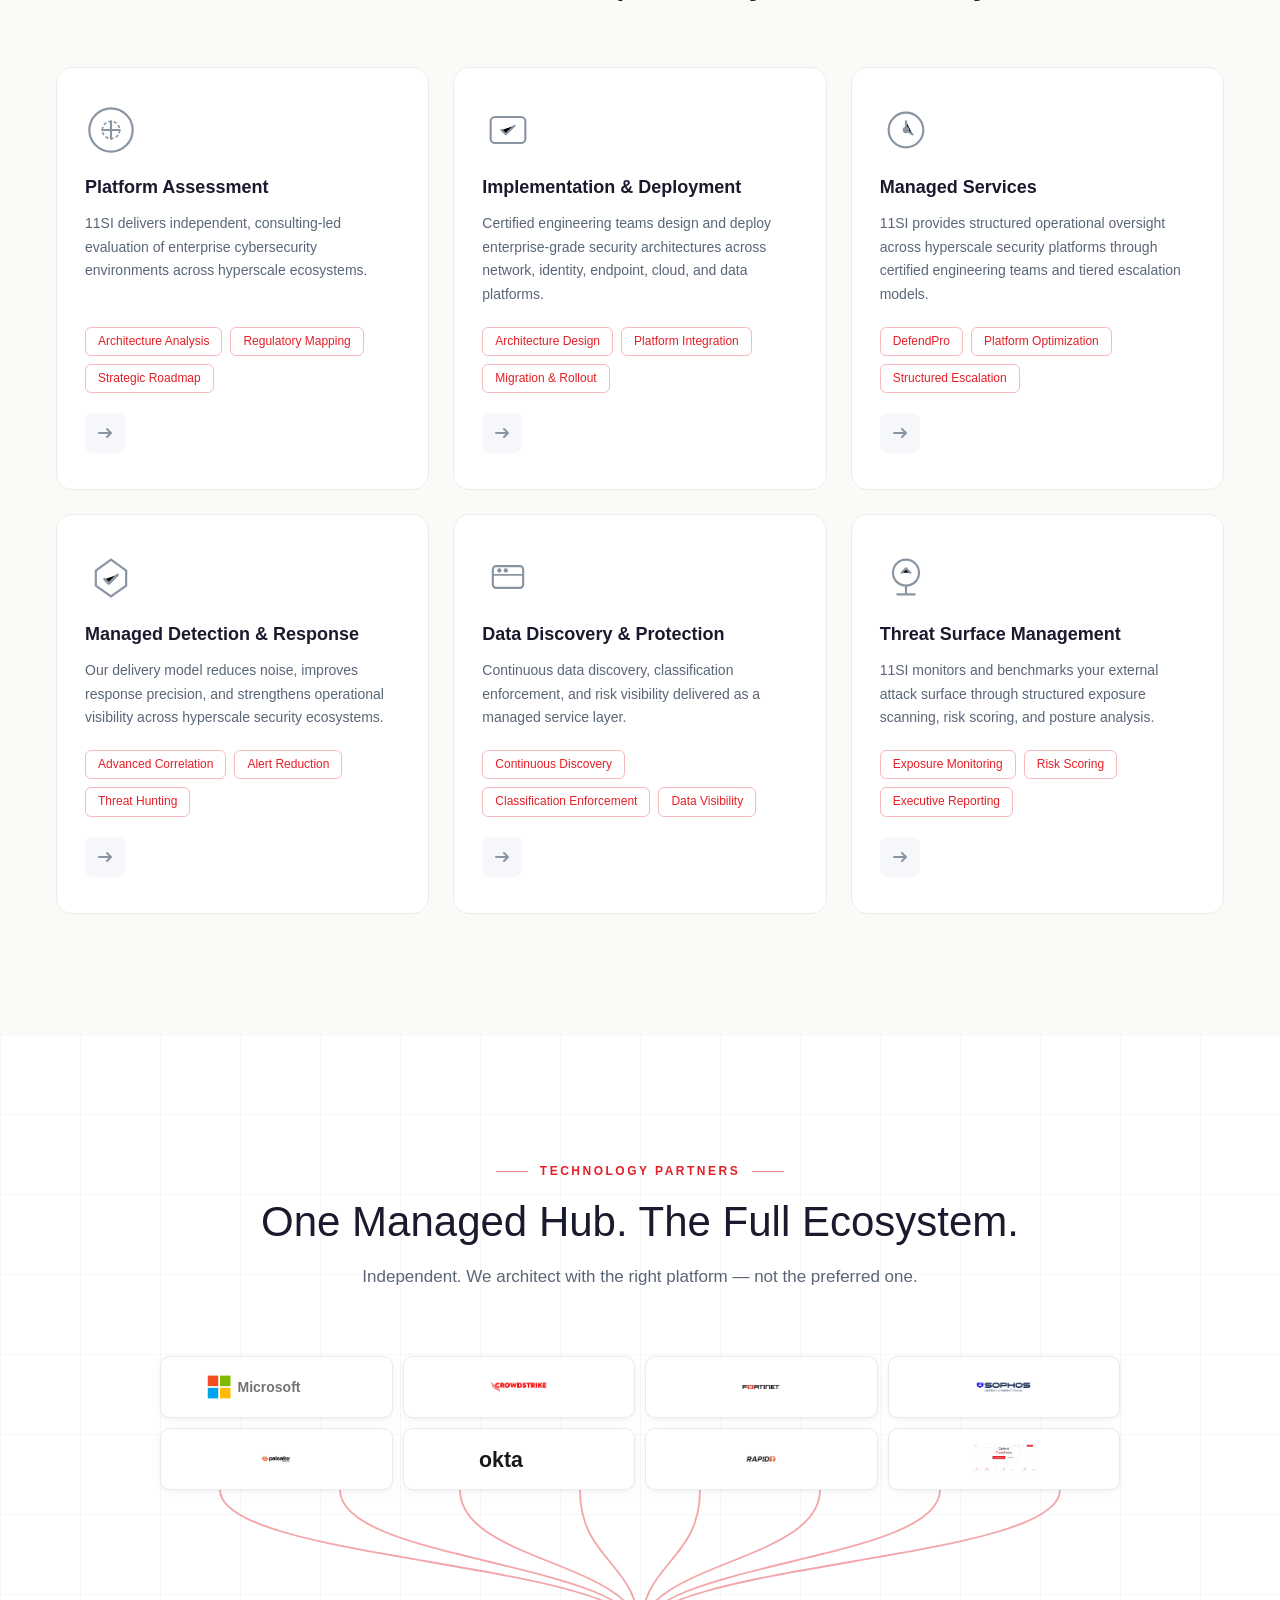
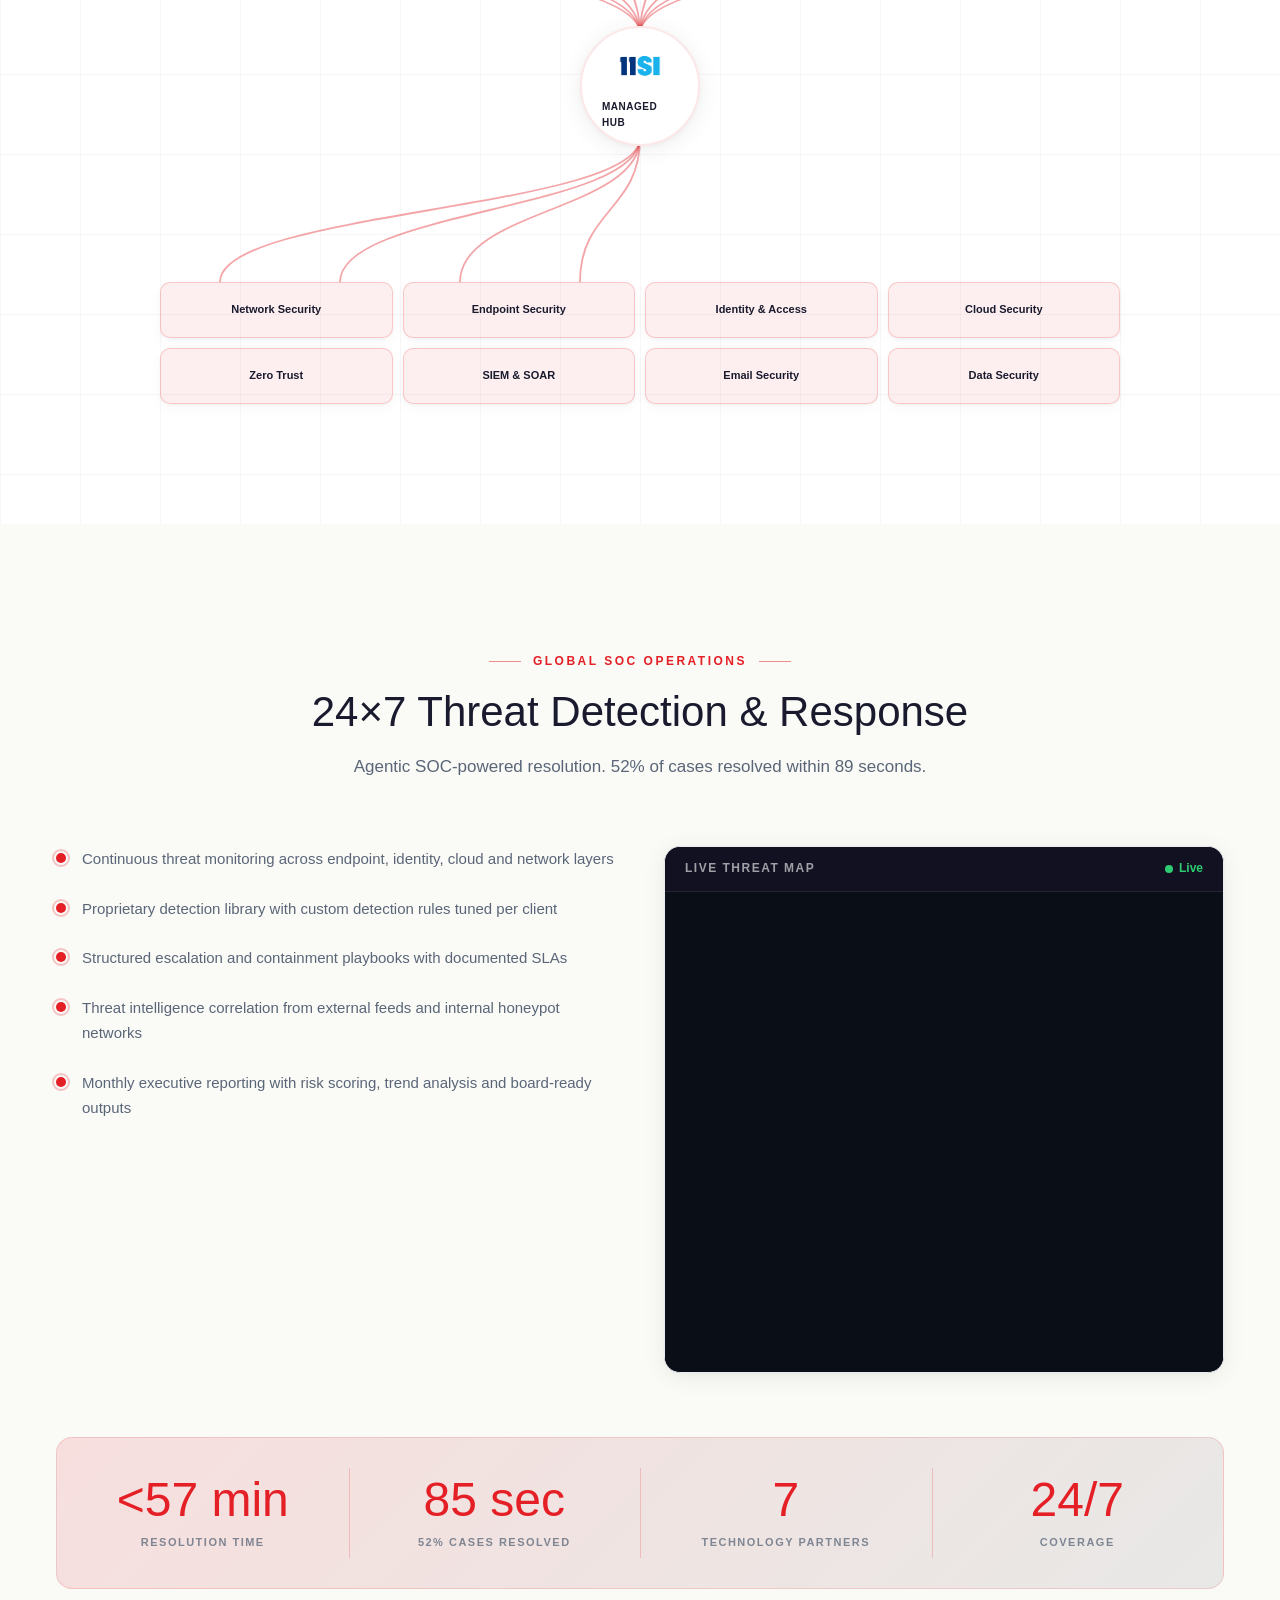
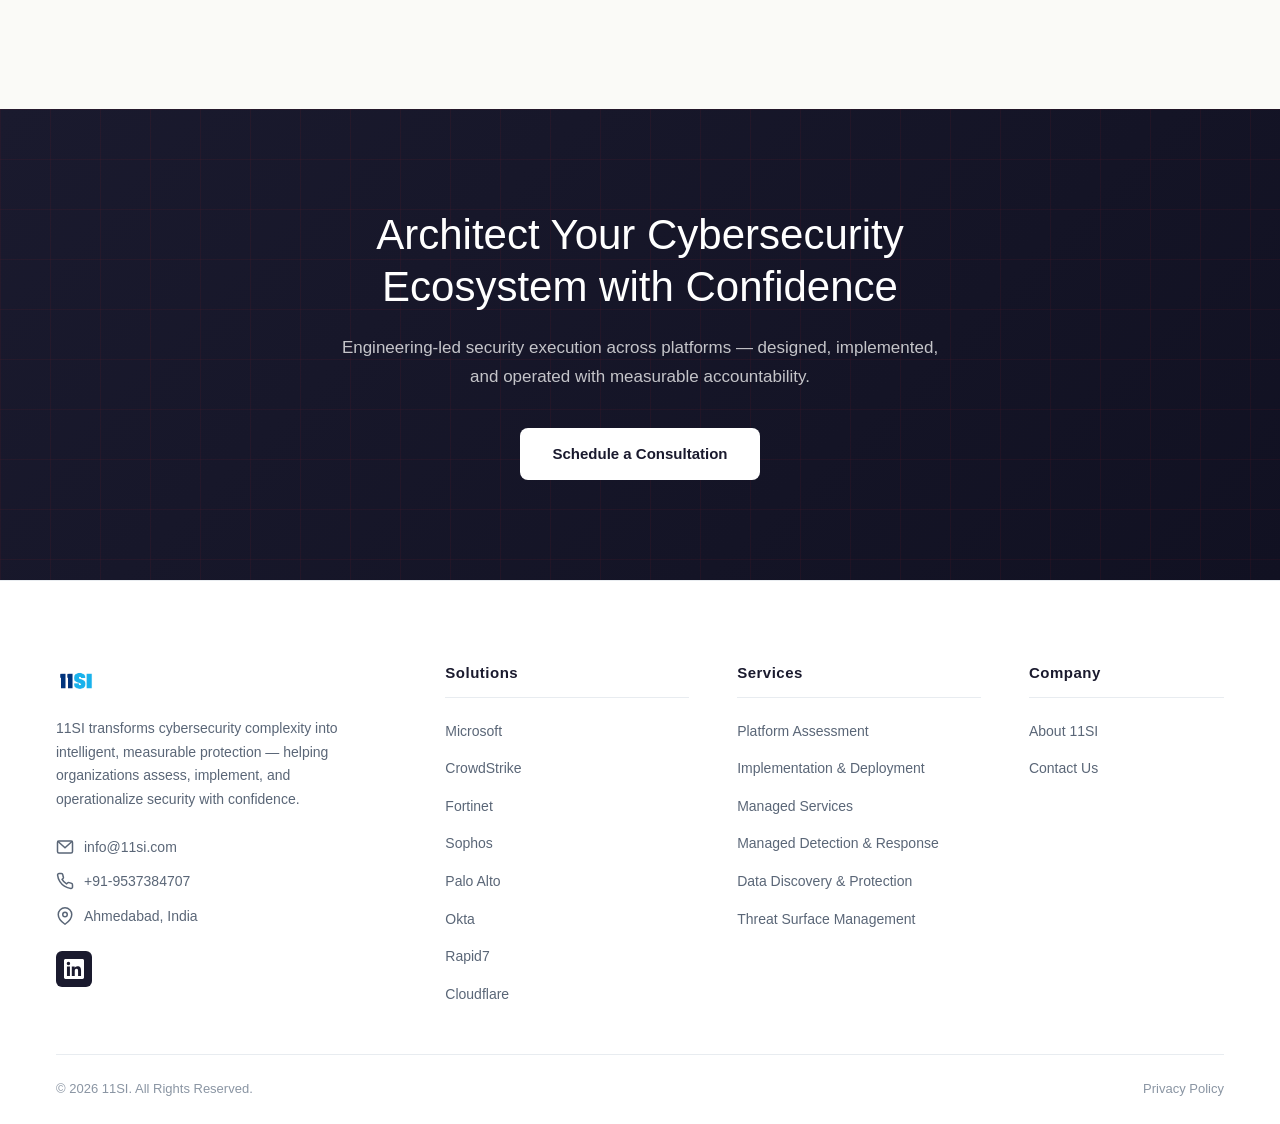
==== commit 17c77b76: "V7: Fix DA card clipping, convert Palo Alto logo to PNG, update DA images - Replace Delivery Archite" ====
--- a/index.html
+++ b/index.html
@@ -156,7 +156,7 @@
         <span class="marquee-item marquee-logo"><img src="images/crowdstrike-logo.jpg" alt="CrowdStrike" height="36"></span>
         <span class="marquee-item marquee-logo"><img src="images/fortinet-logo.png" alt="Fortinet" height="36"></span>
         <span class="marquee-item marquee-logo"><img src="images/sophos-logo.png" alt="Sophos" height="36"></span>
-        <span class="marquee-item marquee-logo"><img src="images/paloalto-logo.webp" alt="Palo Alto Networks" height="36"></span>
+        <span class="marquee-item marquee-logo"><img src="images/paloalto-logo.png" alt="Palo Alto Networks" height="36"></span>
         <span class="marquee-item marquee-logo"><svg viewBox="0 0 80 36" width="80" height="36"><text x="0" y="26" font-family="'Satoshi',sans-serif" font-size="22" font-weight="700" fill="#333">okta</text></svg></span>
         <span class="marquee-item marquee-logo"><img src="images/rapid7-logo.png" alt="Rapid7" height="36"></span>
         <span class="marquee-item marquee-logo"><img src="images/cloudflare-logo.png" alt="Cloudflare" height="36"></span>
@@ -166,7 +166,7 @@
         <span class="marquee-item marquee-logo"><img src="images/crowdstrike-logo.jpg" alt="CrowdStrike" height="36"></span>
         <span class="marquee-item marquee-logo"><img src="images/fortinet-logo.png" alt="Fortinet" height="36"></span>
         <span class="marquee-item marquee-logo"><img src="images/sophos-logo.png" alt="Sophos" height="36"></span>
-        <span class="marquee-item marquee-logo"><img src="images/paloalto-logo.webp" alt="Palo Alto Networks" height="36"></span>
+        <span class="marquee-item marquee-logo"><img src="images/paloalto-logo.png" alt="Palo Alto Networks" height="36"></span>
         <span class="marquee-item marquee-logo"><svg viewBox="0 0 80 36" width="80" height="36"><text x="0" y="26" font-family="'Satoshi',sans-serif" font-size="22" font-weight="700" fill="#333">okta</text></svg></span>
         <span class="marquee-item marquee-logo"><img src="images/rapid7-logo.png" alt="Rapid7" height="36"></span>
         <span class="marquee-item marquee-logo"><img src="images/cloudflare-logo.png" alt="Cloudflare" height="36"></span>
@@ -338,7 +338,7 @@
           <div class="hub-box hub-vendor-logo"><img src="images/crowdstrike-logo.jpg" alt="CrowdStrike" height="28"></div>
           <div class="hub-box hub-vendor-logo"><img src="images/fortinet-logo.png" alt="Fortinet" height="28"></div>
           <div class="hub-box hub-vendor-logo"><img src="images/sophos-logo.png" alt="Sophos" height="28"></div>
-          <div class="hub-box hub-vendor-logo"><img src="images/paloalto-logo.webp" alt="Palo Alto Networks" height="28"></div>
+          <div class="hub-box hub-vendor-logo"><img src="images/paloalto-logo.png" alt="Palo Alto Networks" height="28"></div>
           <div class="hub-box hub-vendor-logo"><svg viewBox="0 0 90 36" width="80" height="32"><text x="0" y="27" font-family="'Satoshi',sans-serif" font-size="24" font-weight="700" fill="#191919">okta</text></svg></div>
           <div class="hub-box hub-vendor-logo"><img src="images/rapid7-logo.png" alt="Rapid7" height="28"></div>
           <div class="hub-box hub-vendor-logo"><img src="images/cloudflare-logo.png" alt="Cloudflare" height="28"></div>
--- a/css/styles.css
+++ b/css/styles.css
@@ -591,27 +591,27 @@
   display: flex;
   align-items: center;
   justify-content: center;
-  min-height: 380px;
+  min-height: 420px;
 }
 
 .card-stack {
   position: relative;
-  width: 280px;
-  height: 340px;
+  width: 340px;
+  height: 400px;
   transform-style: preserve-3d;
 }
 
 .iso-card {
   position: absolute;
-  width: 200px;
-  height: 240px;
-  border-radius: 16px;
-  background: #f0f0ee;
+  width: 240px;
+  height: 280px;
+  border-radius: 0;
+  background: transparent;
   border: none;
-  box-shadow: 0 8px 32px rgba(0, 0, 0, 0.10), 0 2px 8px rgba(0, 0, 0, 0.06);
+  box-shadow: none;
   transition: all 0.6s cubic-bezier(0.4, 0, 0.2, 1);
   cursor: pointer;
-  overflow: hidden;
+  overflow: visible;
 }
 
 .iso-card[data-card="0"] {
@@ -639,9 +639,8 @@
 }
 
 .iso-card.active {
-  transform: scale(1.08) translateY(-8px);
-  box-shadow: 0 16px 48px rgba(228, 31, 38, 0.15), 0 4px 16px rgba(0, 0, 0, 0.10);
-  border-color: rgba(228, 31, 38, 0.35);
+  transform: scale(1.12) translateY(-8px);
+  filter: drop-shadow(0 12px 24px rgba(0, 0, 0, 0.25));
   z-index: 10 !important;
 }
 
@@ -671,8 +670,8 @@
 .iso-card-icon img {
   width: 100%;
   height: 100%;
-  object-fit: cover;
-  border-radius: 12px;
+  object-fit: contain;
+  border-radius: 0;
 }
 
 .iso-card-label {
@@ -1381,11 +1380,11 @@
     gap: 32px;
   }
   .card-stack-wrap {
-    min-height: 320px;
+    min-height: 360px;
   }
   .iso-card {
-    width: 170px;
-    height: 200px;
+    width: 200px;
+    height: 240px;
   }
   .marquee-item { font-size: 14px; }
   .marquee-content { gap: 48px; }
@@ -1487,11 +1486,11 @@
   }
   .card-stack-wrap {
     order: 1;
-    min-height: 300px;
+    min-height: 320px;
   }
   .iso-card {
-    width: 160px;
-    height: 190px;
+    width: 180px;
+    height: 210px;
   }
 
   .services-grid {
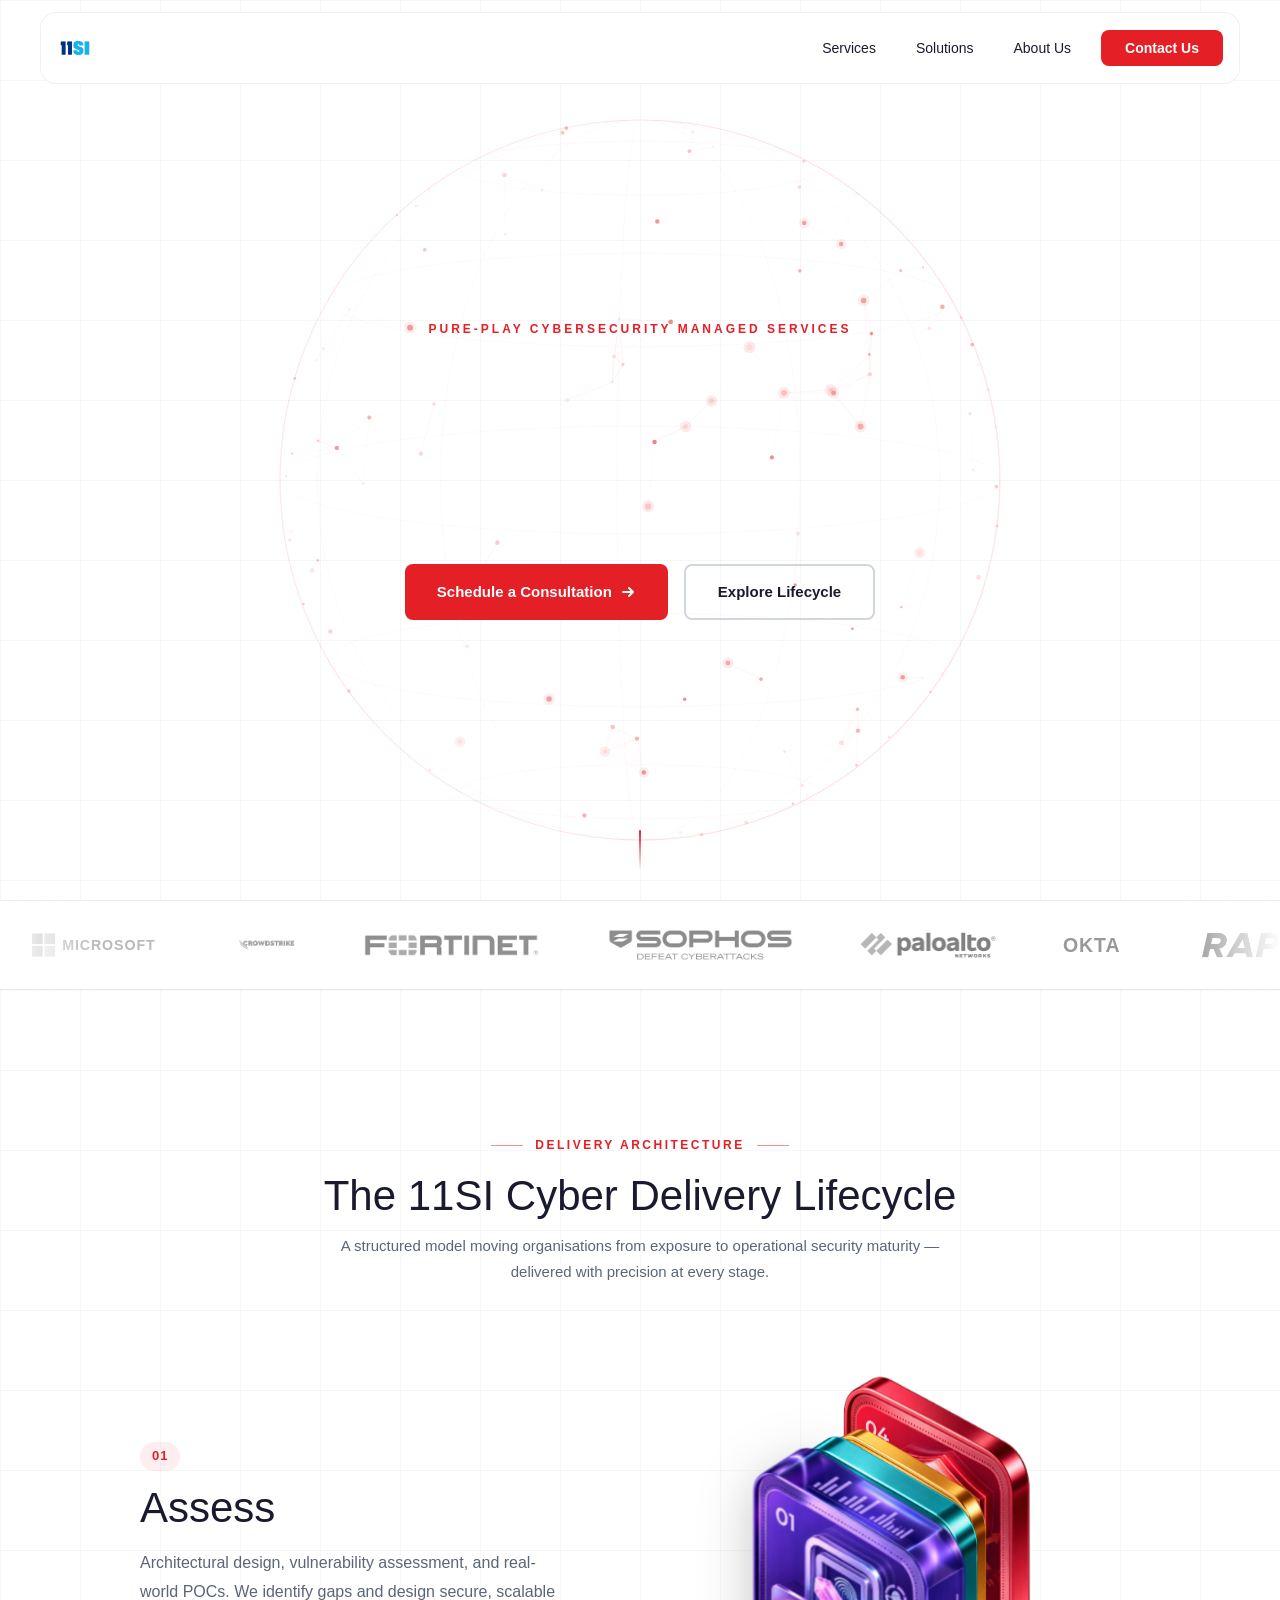
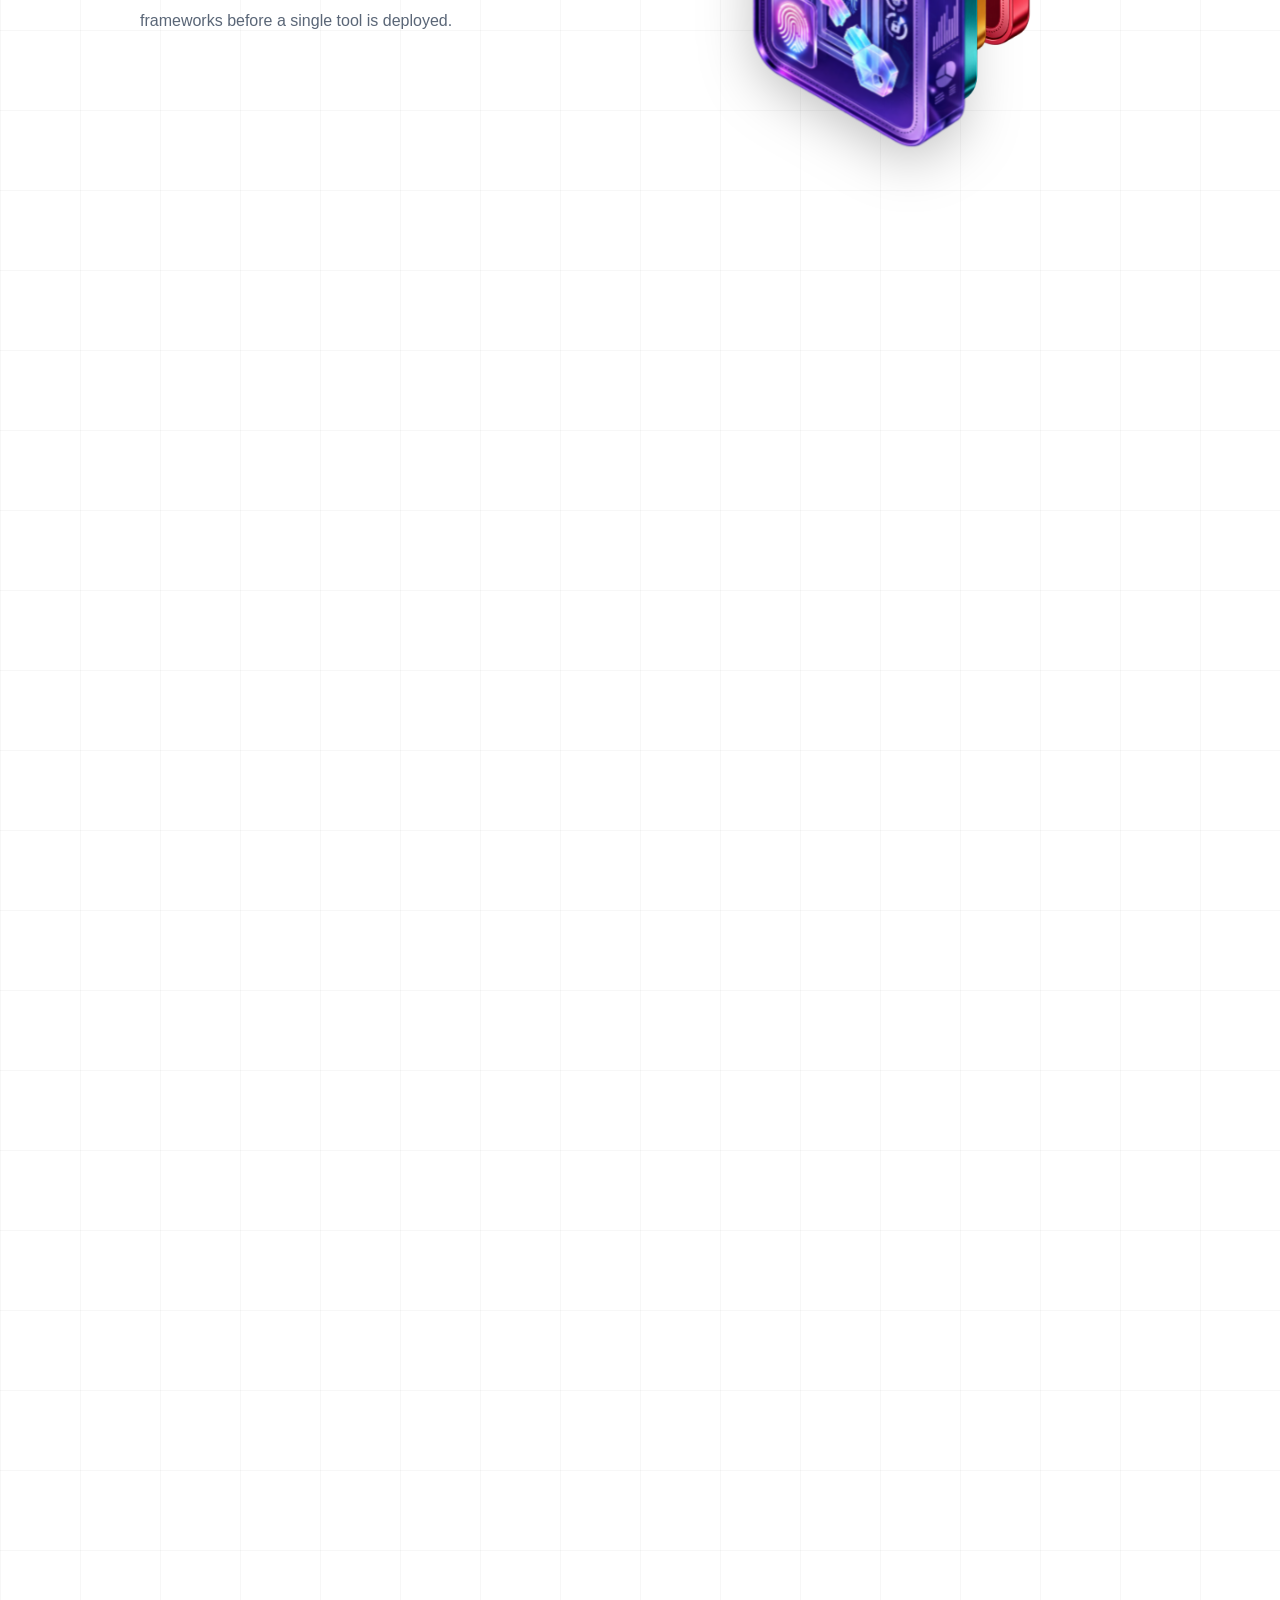
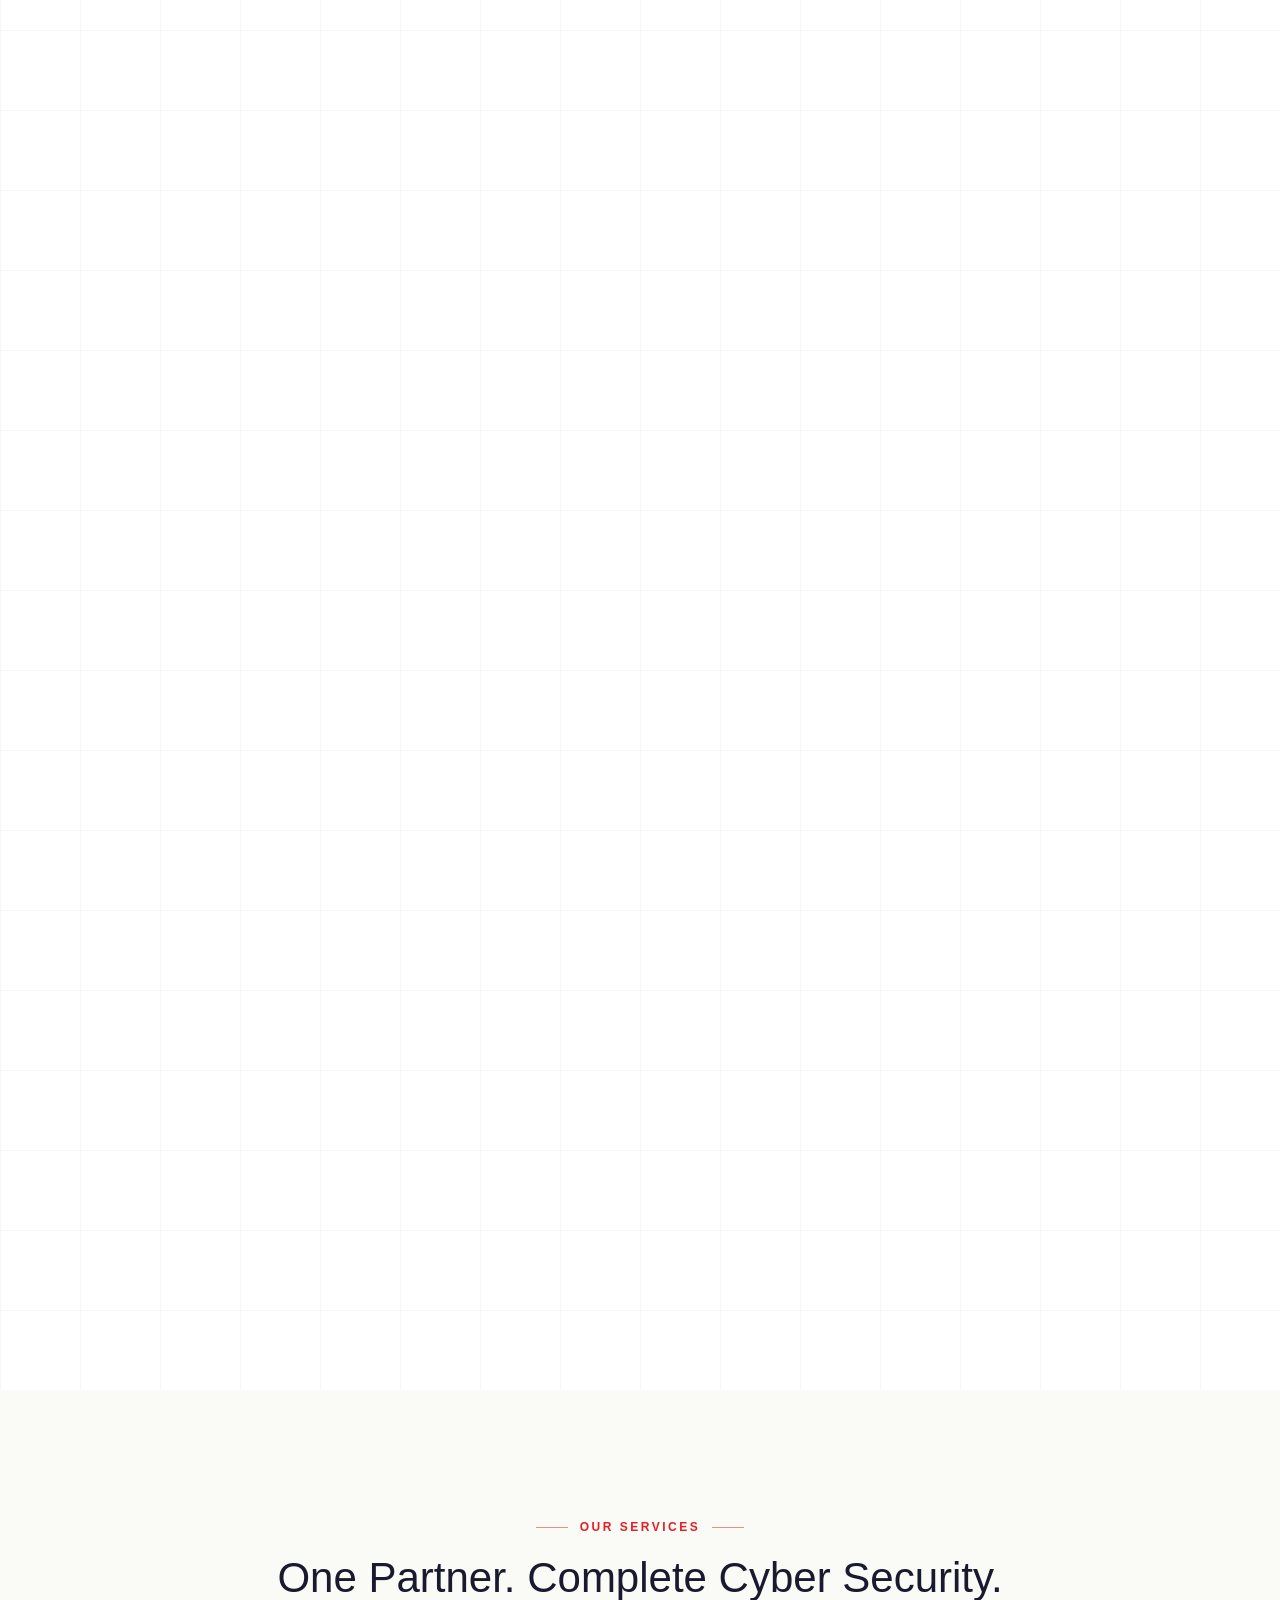
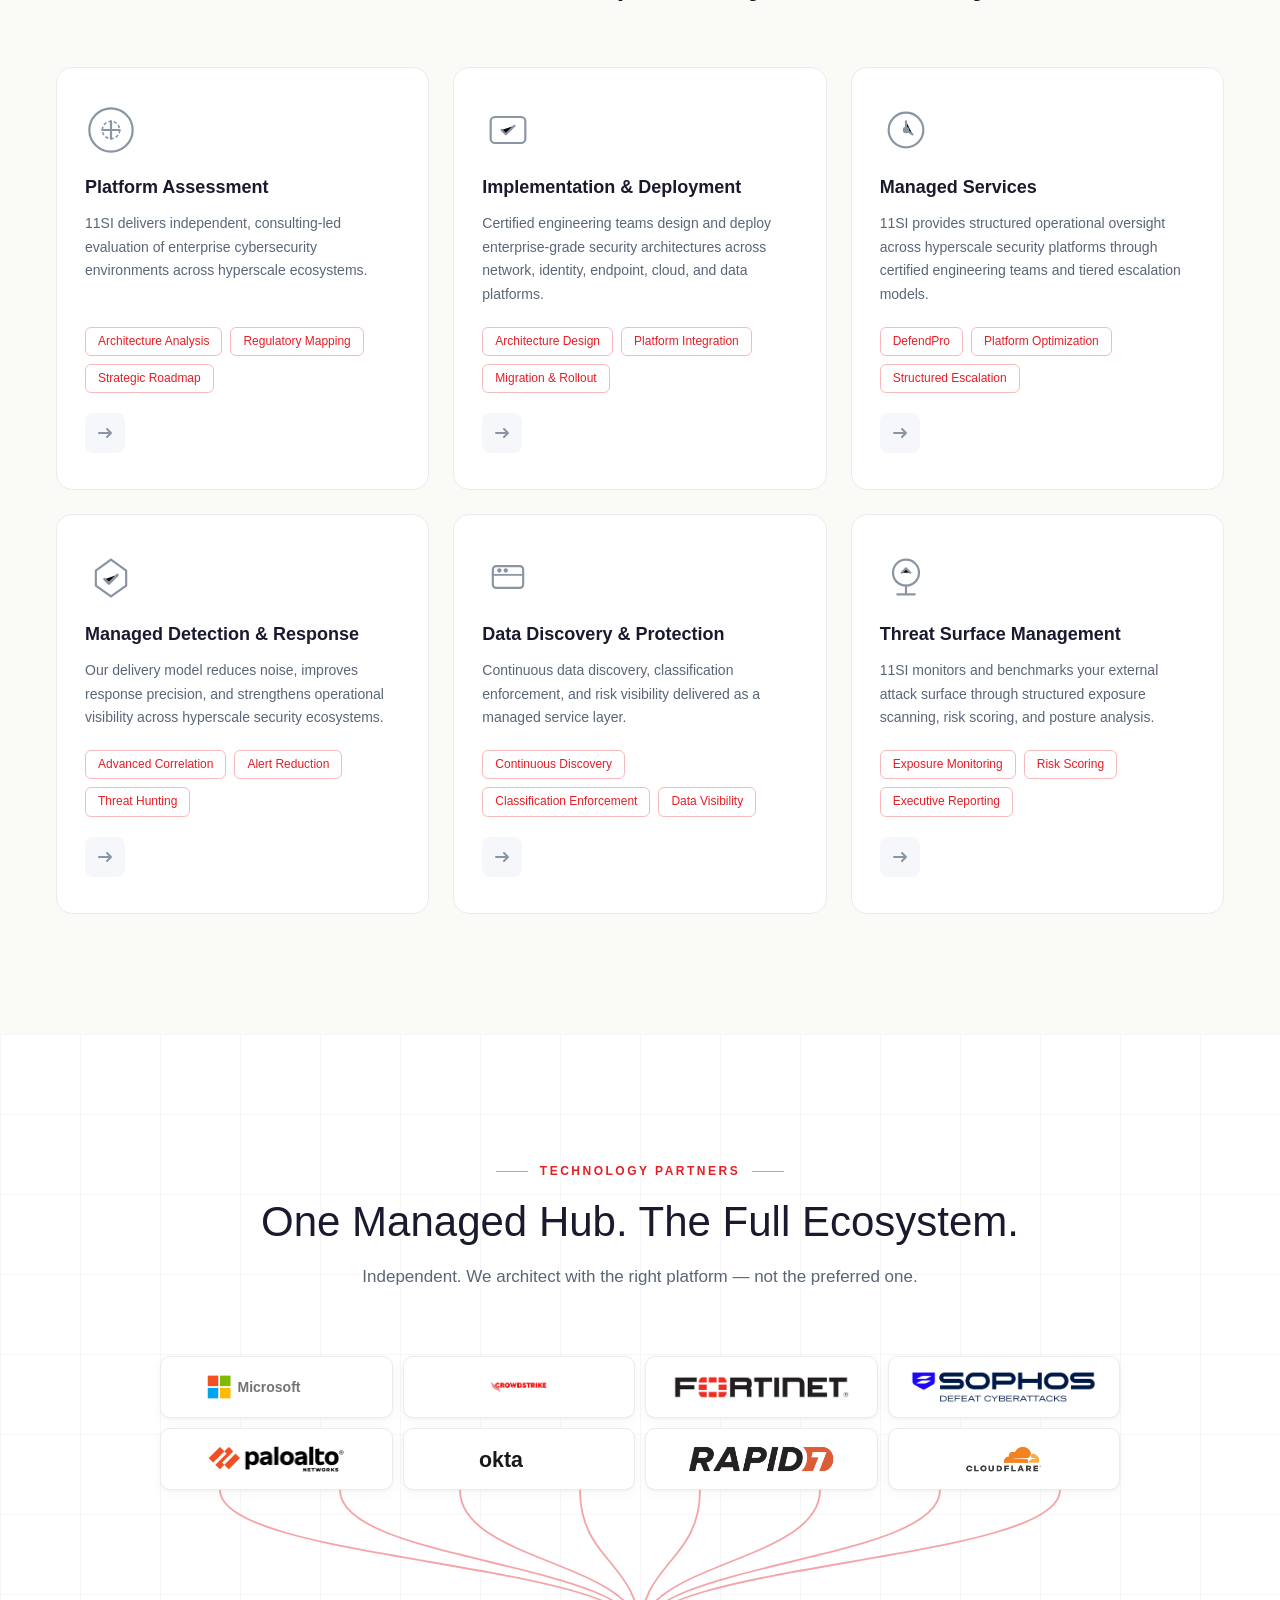
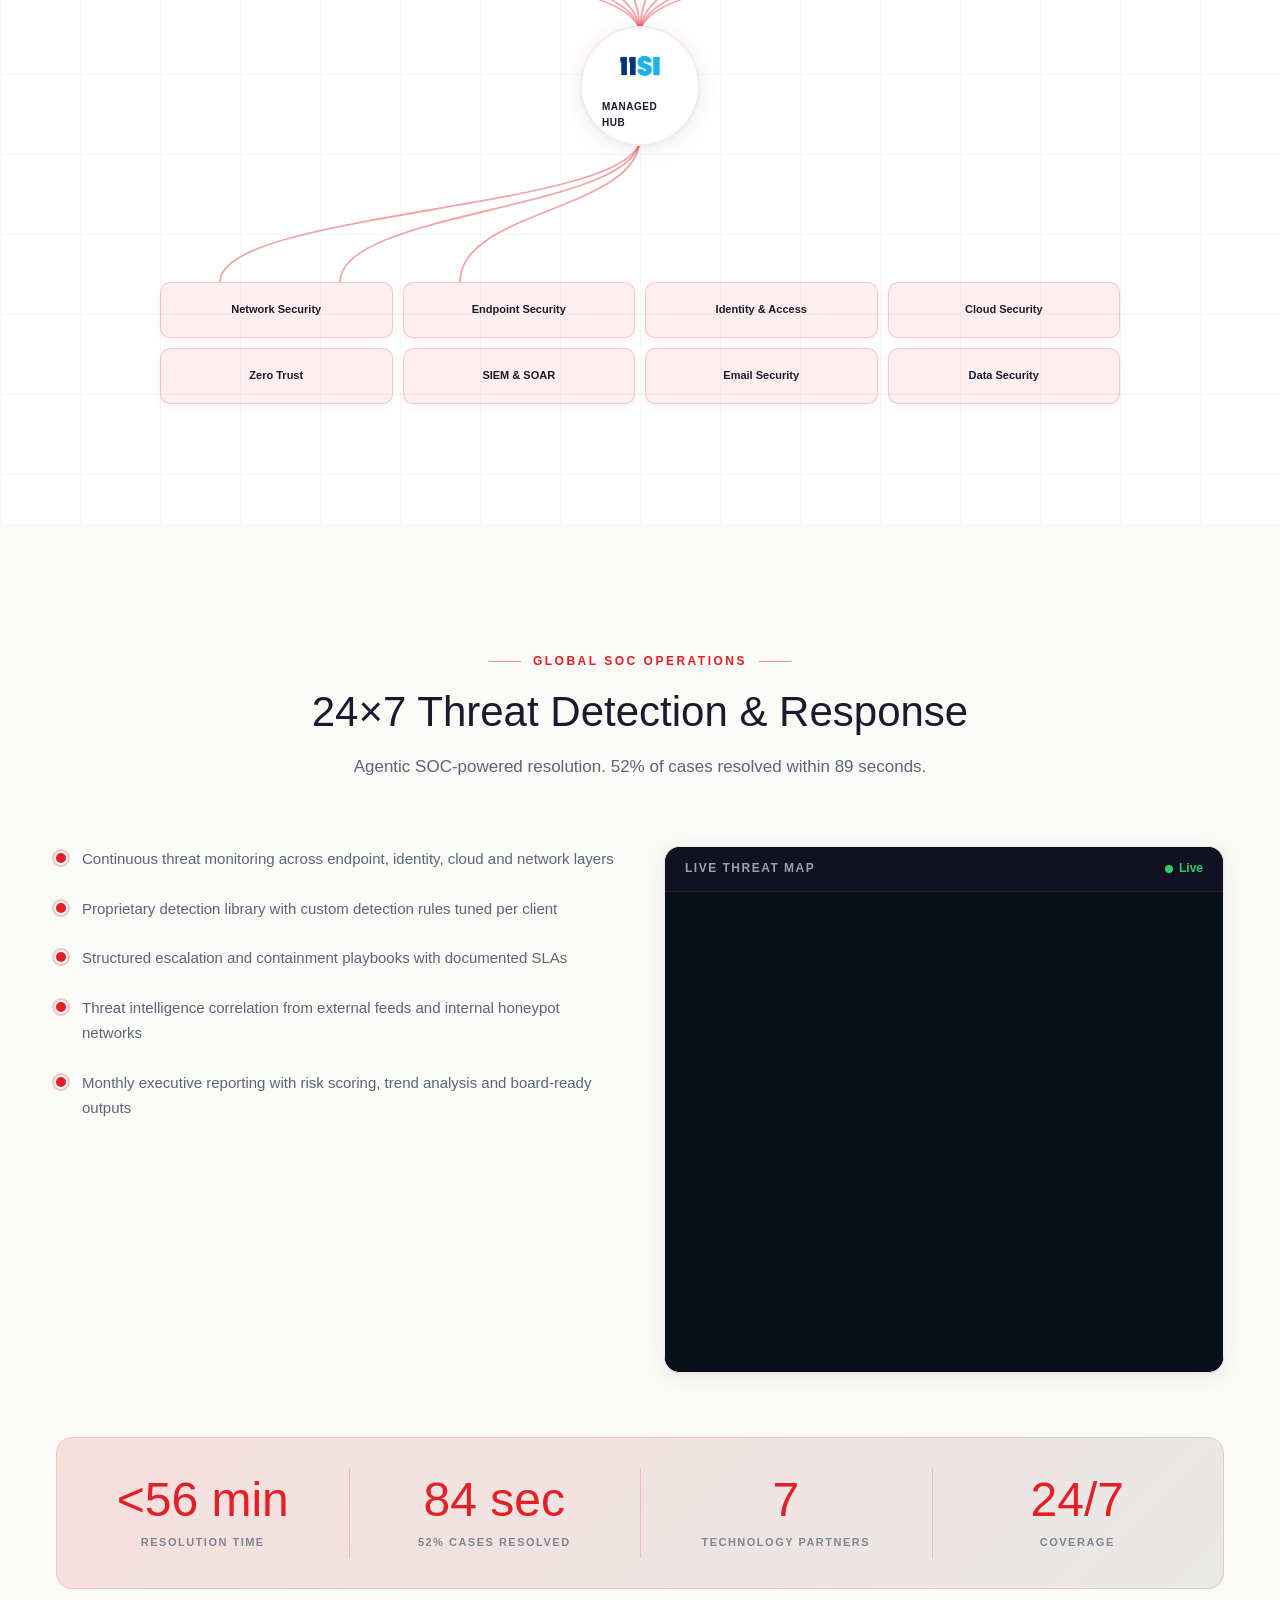
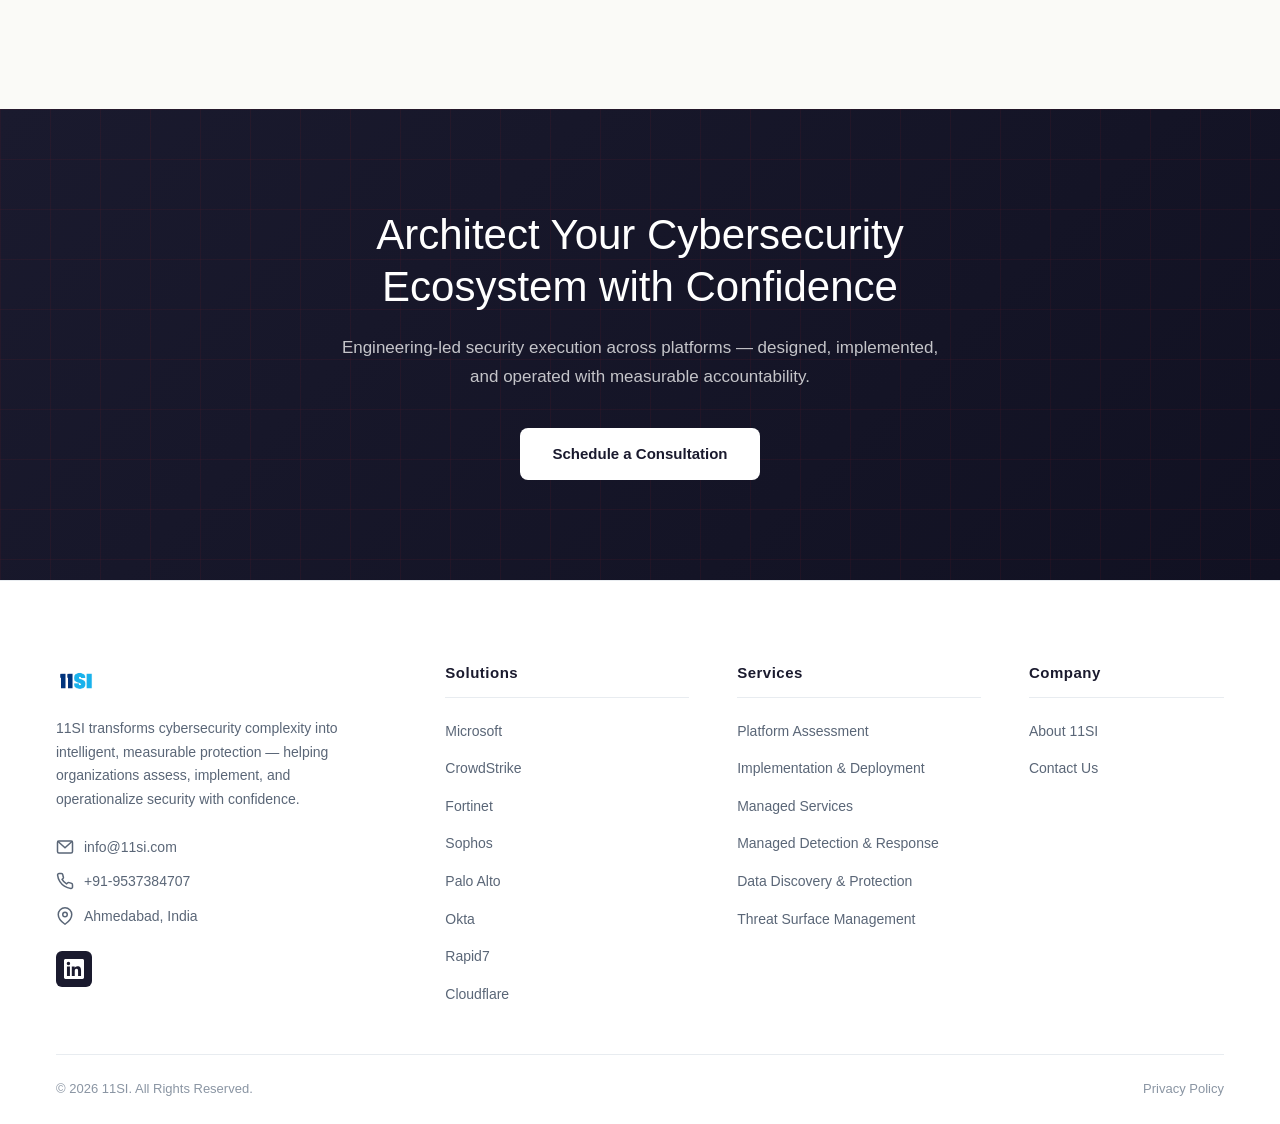
==== commit d46c9596: "Update navbar/footer links to solution pages, update CLAUDE.md Navbar and footer Solutions links now" ====
--- a/index.html
+++ b/index.html
@@ -107,14 +107,14 @@
         <li class="nav-item has-dropdown" role="none">
           <a href="#partners" class="nav-link" role="menuitem" aria-haspopup="true">Solutions</a>
           <ul class="dropdown" role="menu">
-            <li role="none"><a href="#partners" role="menuitem">Microsoft</a></li>
-            <li role="none"><a href="#partners" role="menuitem">CrowdStrike</a></li>
-            <li role="none"><a href="#partners" role="menuitem">Fortinet</a></li>
+            <li role="none"><a href="/solutions/microsoft.html" role="menuitem">Microsoft</a></li>
+            <li role="none"><a href="/solutions/crowdstrike.html" role="menuitem">CrowdStrike</a></li>
+            <li role="none"><a href="/solutions/fortinet.html" role="menuitem">Fortinet</a></li>
             <li role="none"><a href="#partners" role="menuitem">Sophos</a></li>
-            <li role="none"><a href="#partners" role="menuitem">Palo Alto</a></li>
-            <li role="none"><a href="#partners" role="menuitem">Okta</a></li>
+            <li role="none"><a href="/solutions/palo-alto.html" role="menuitem">Palo Alto</a></li>
+            <li role="none"><a href="/solutions/okta.html" role="menuitem">Okta</a></li>
             <li role="none"><a href="#partners" role="menuitem">Rapid7</a></li>
-            <li role="none"><a href="#partners" role="menuitem">Cloudflare</a></li>
+            <li role="none"><a href="/solutions/cloudflare.html" role="menuitem">Cloudflare</a></li>
           </ul>
         </li>
         <li class="nav-item" role="none">
@@ -497,14 +497,14 @@
         <div class="footer-links-col">
           <h4>Solutions</h4>
           <ul>
-            <li><a href="#partners">Microsoft</a></li>
-            <li><a href="#partners">CrowdStrike</a></li>
-            <li><a href="#partners">Fortinet</a></li>
+            <li><a href="/solutions/microsoft.html">Microsoft</a></li>
+            <li><a href="/solutions/crowdstrike.html">CrowdStrike</a></li>
+            <li><a href="/solutions/fortinet.html">Fortinet</a></li>
             <li><a href="#partners">Sophos</a></li>
-            <li><a href="#partners">Palo Alto</a></li>
-            <li><a href="#partners">Okta</a></li>
+            <li><a href="/solutions/palo-alto.html">Palo Alto</a></li>
+            <li><a href="/solutions/okta.html">Okta</a></li>
             <li><a href="#partners">Rapid7</a></li>
-            <li><a href="#partners">Cloudflare</a></li>
+            <li><a href="/solutions/cloudflare.html">Cloudflare</a></li>
           </ul>
         </div>
 
